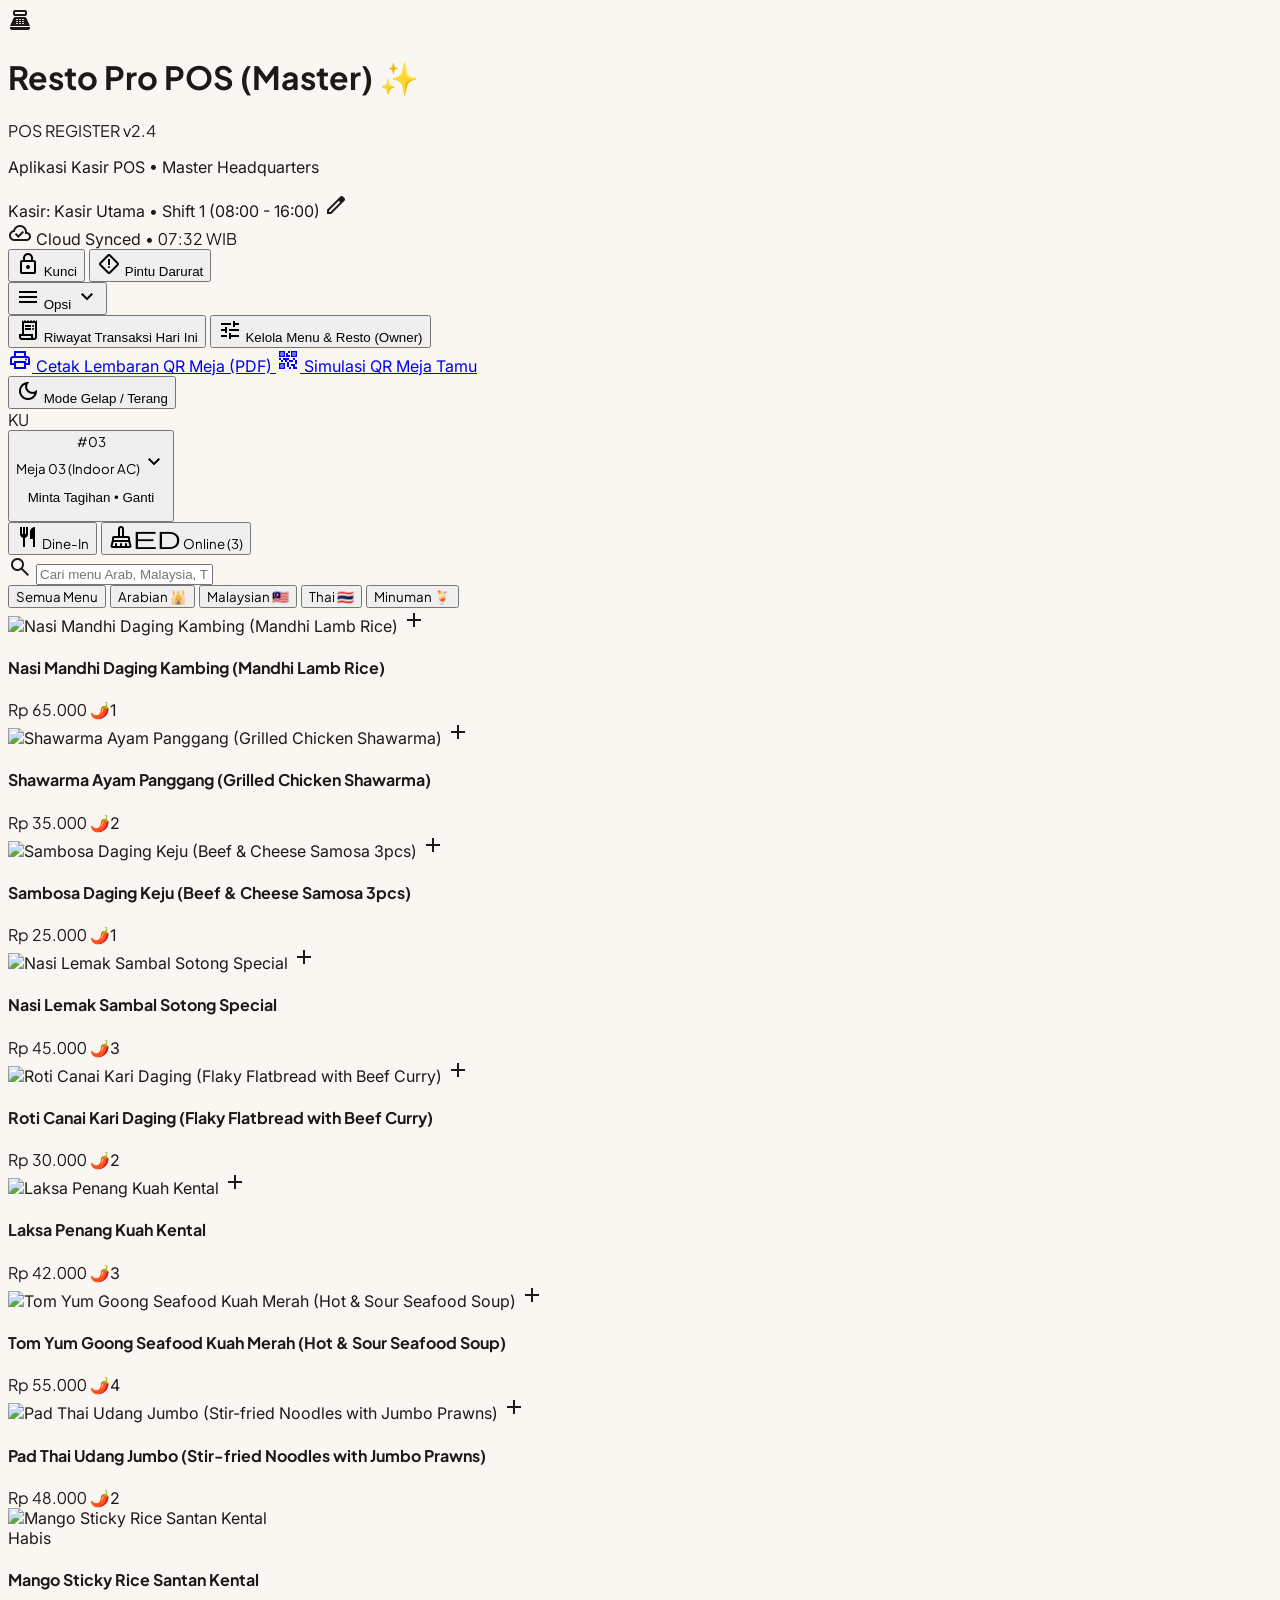
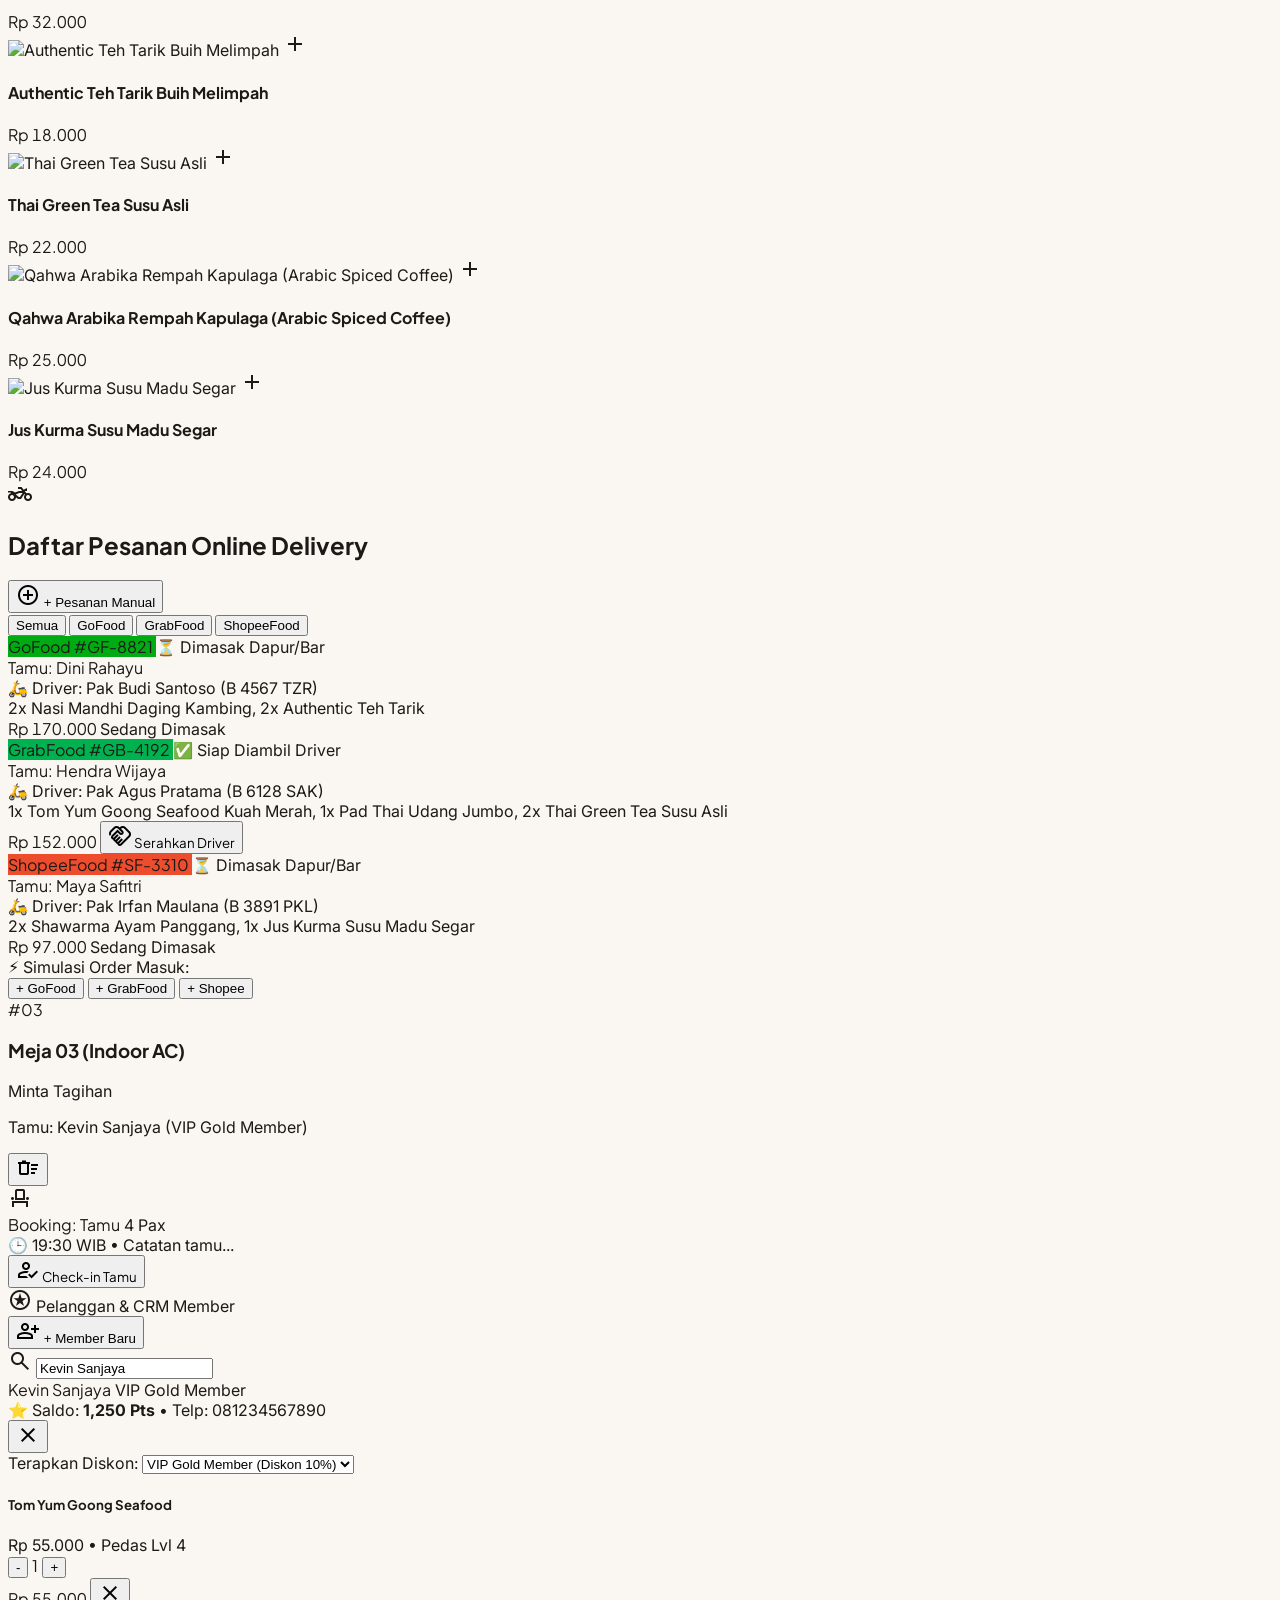
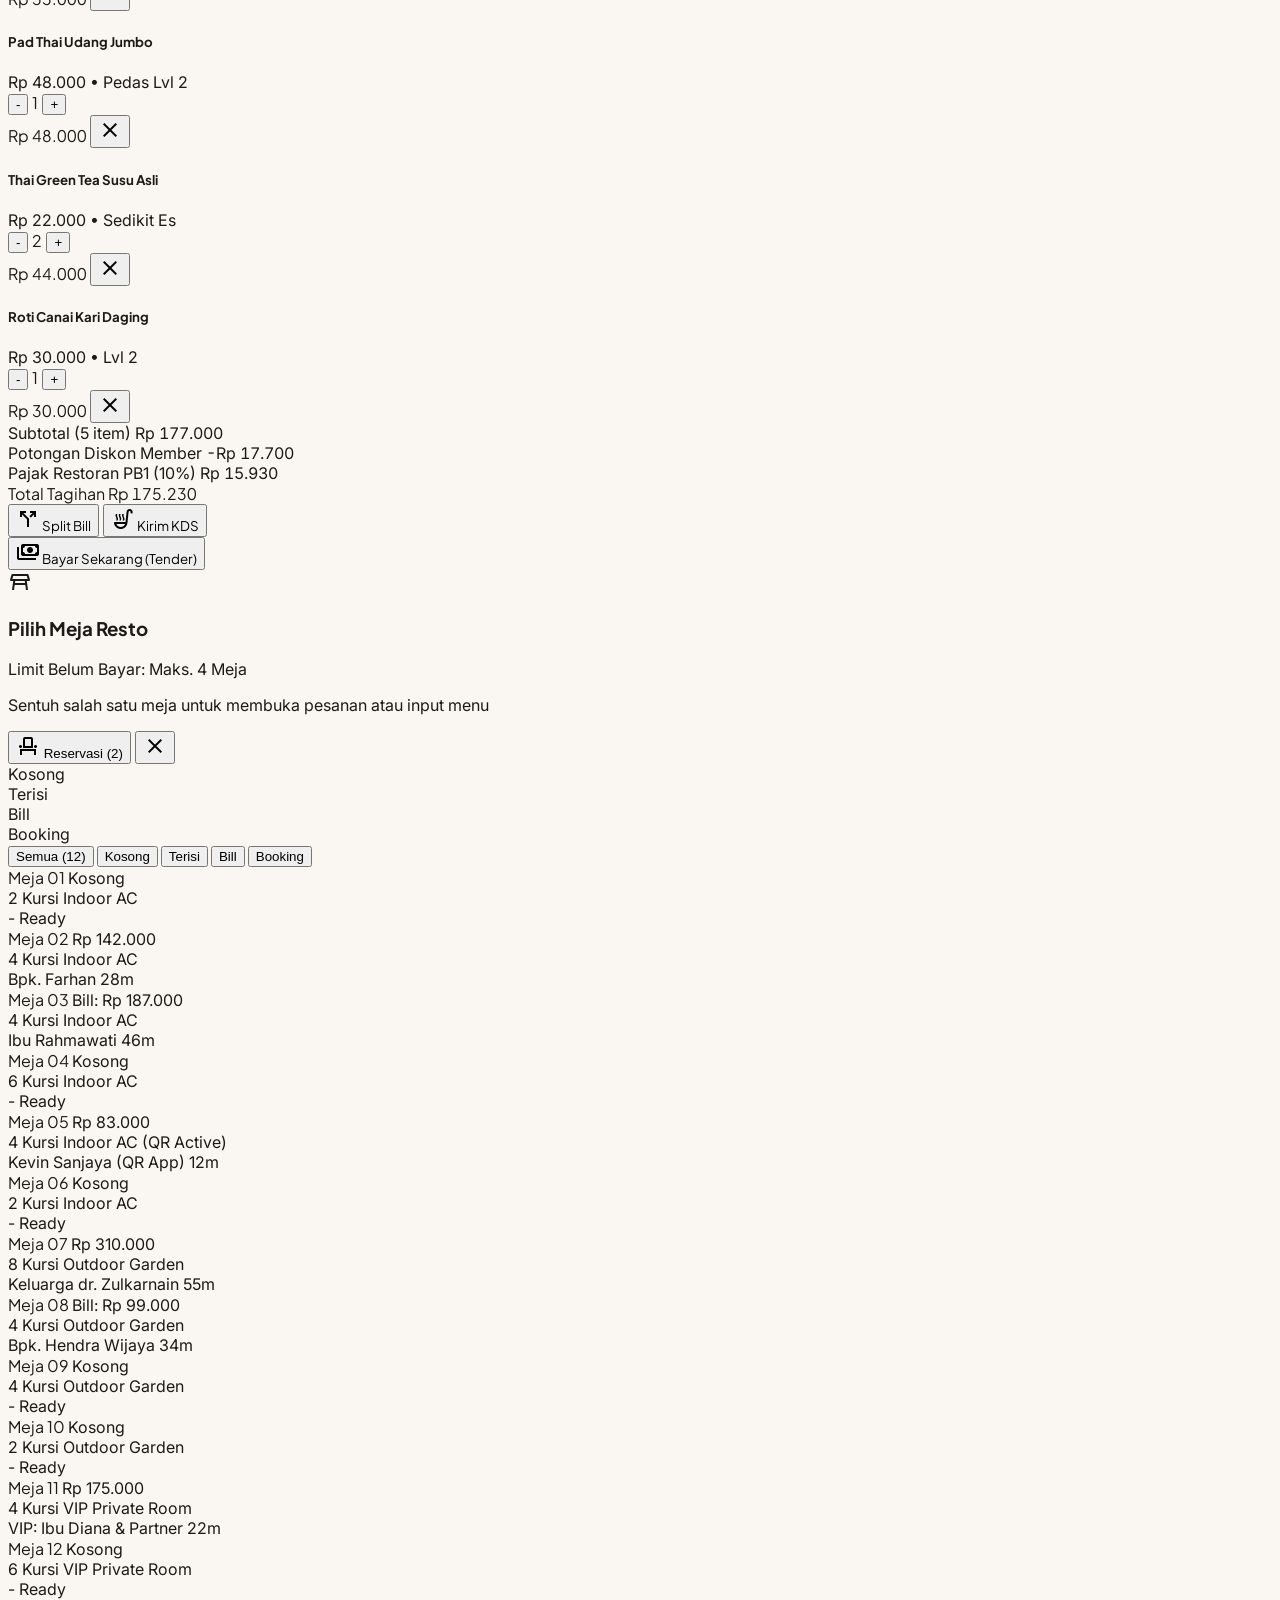
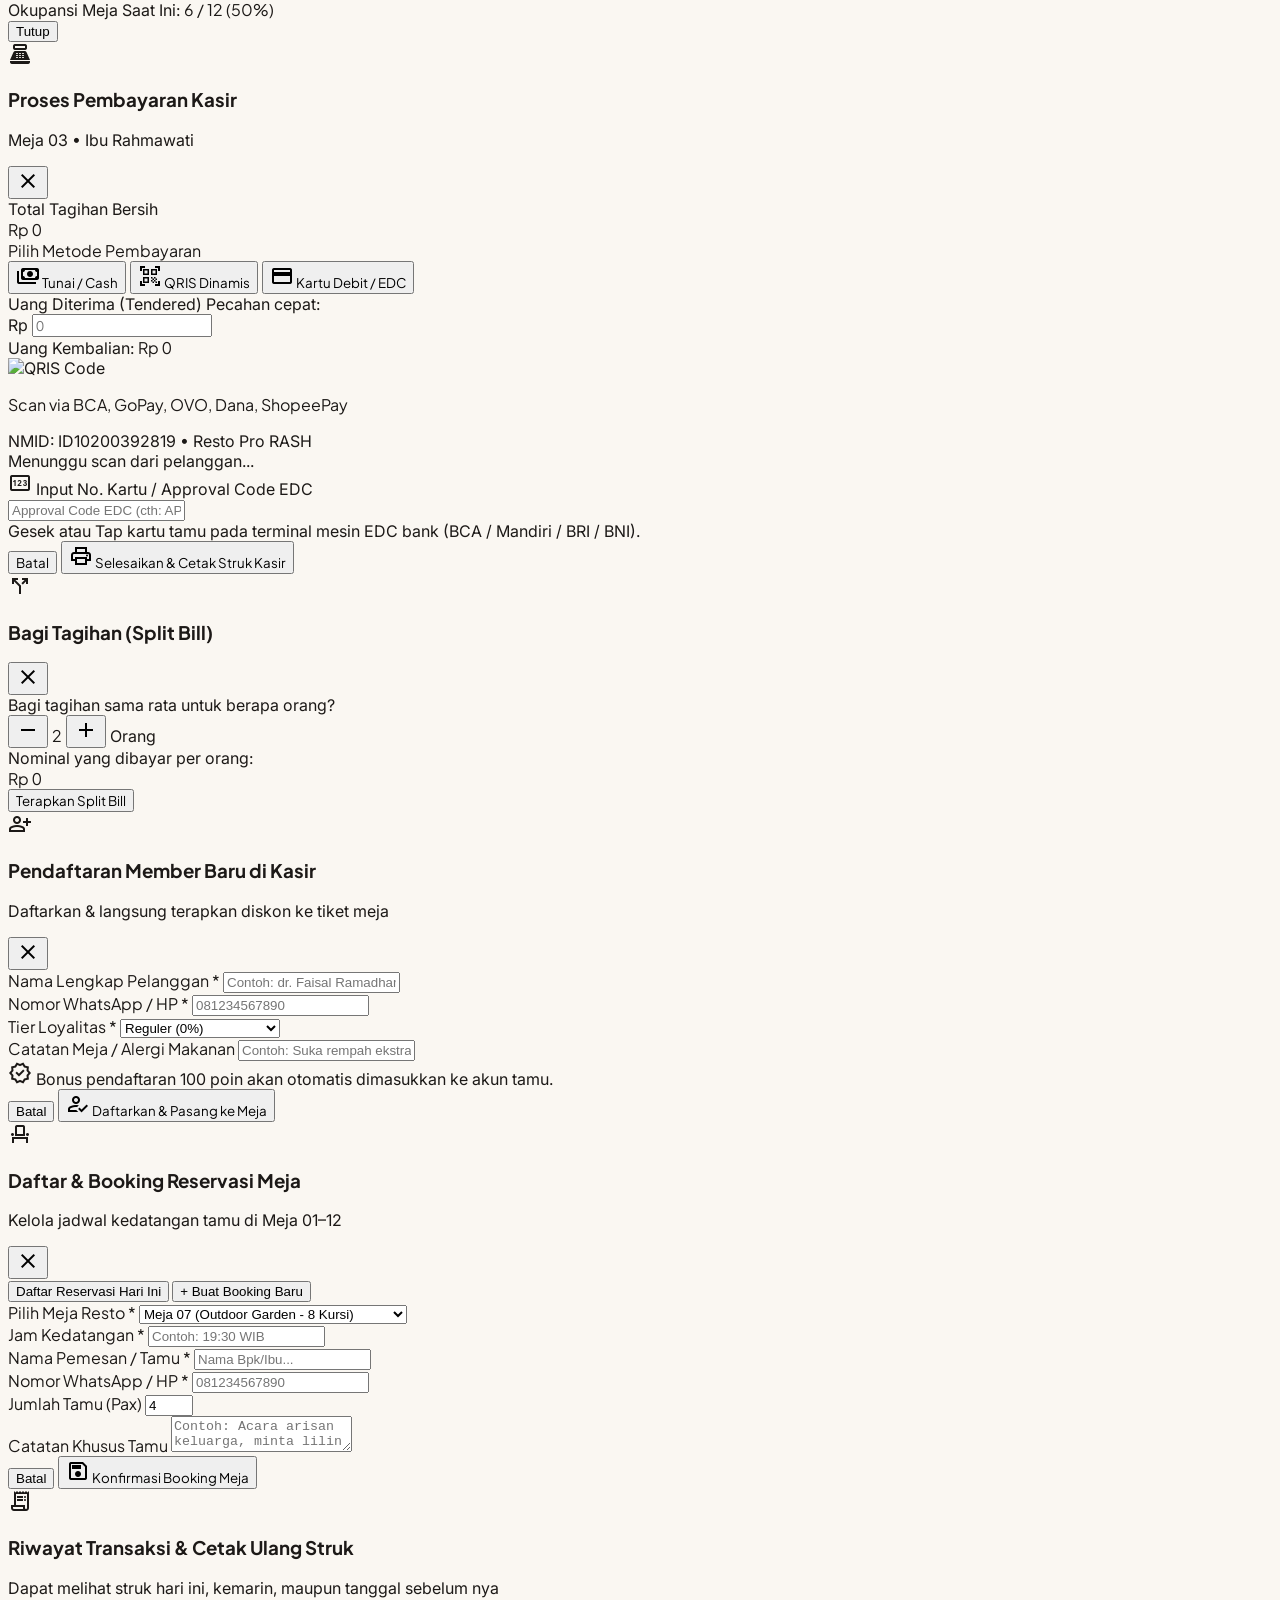
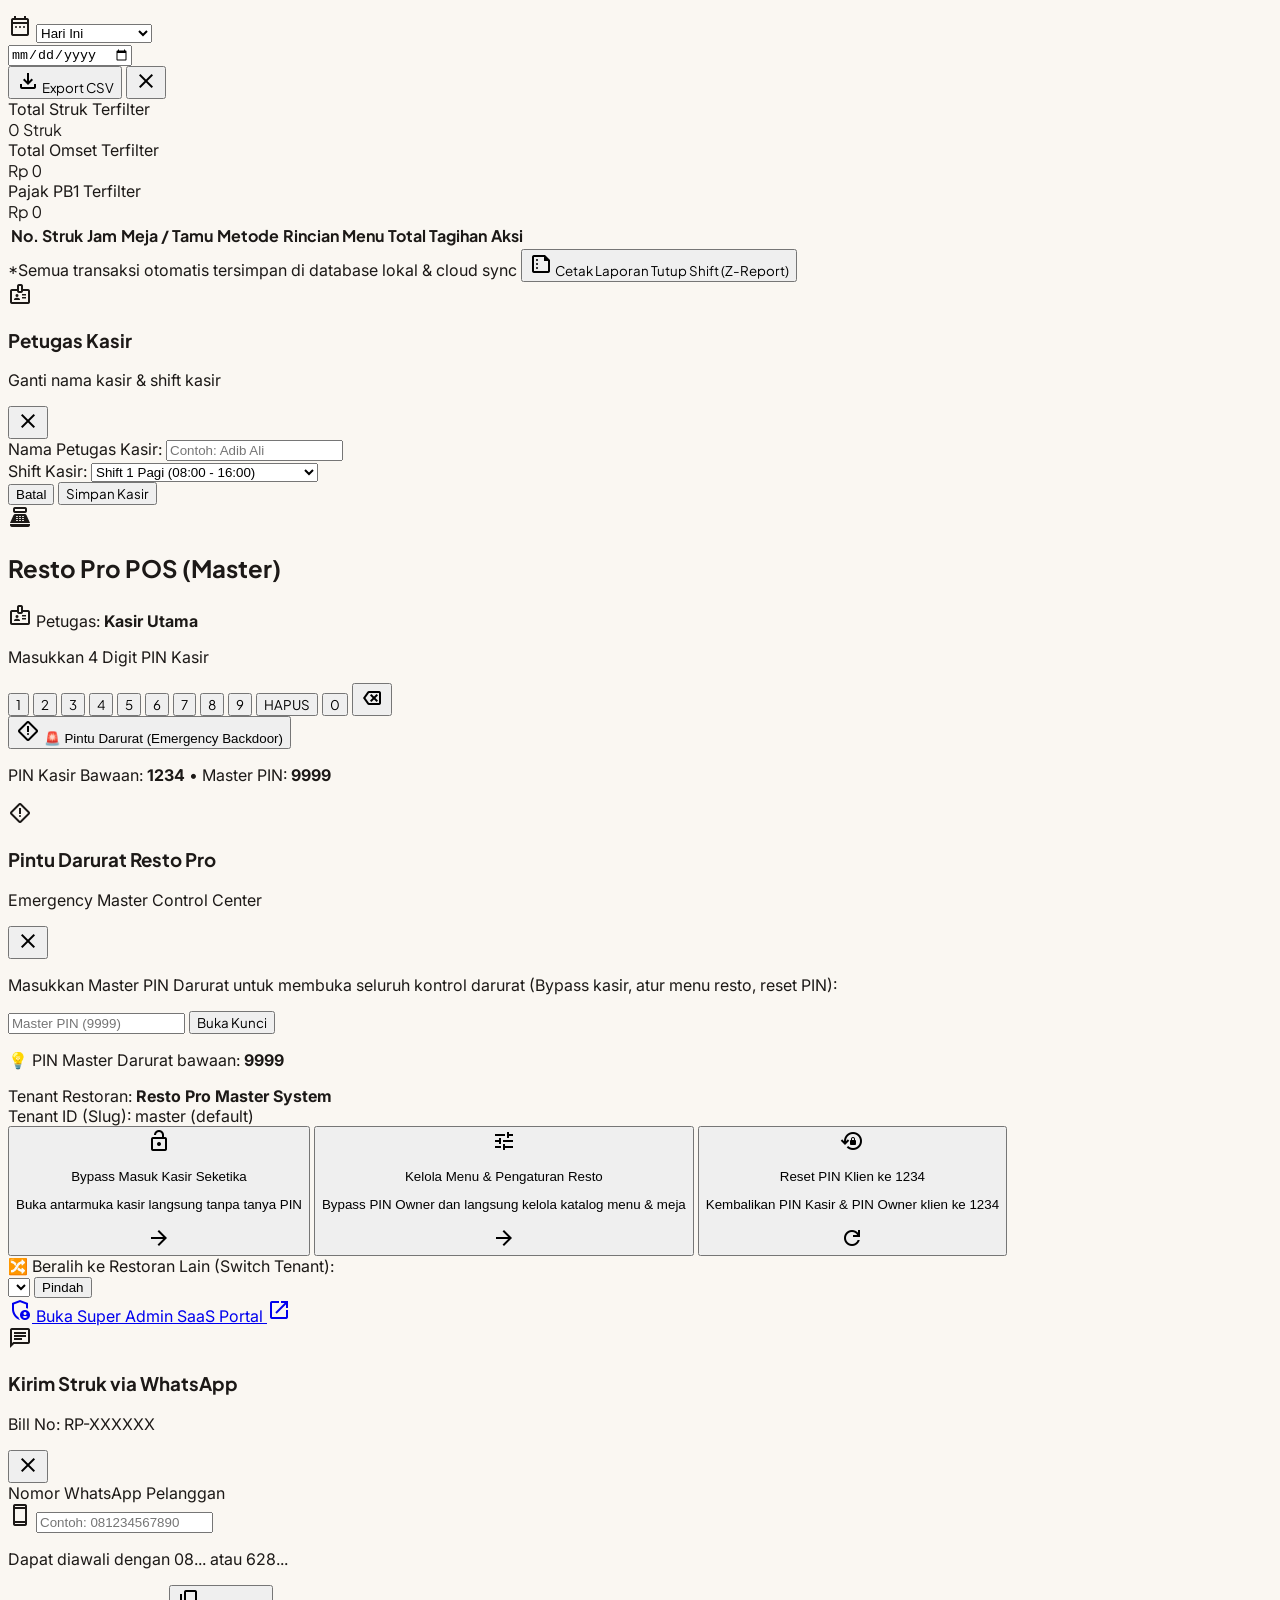
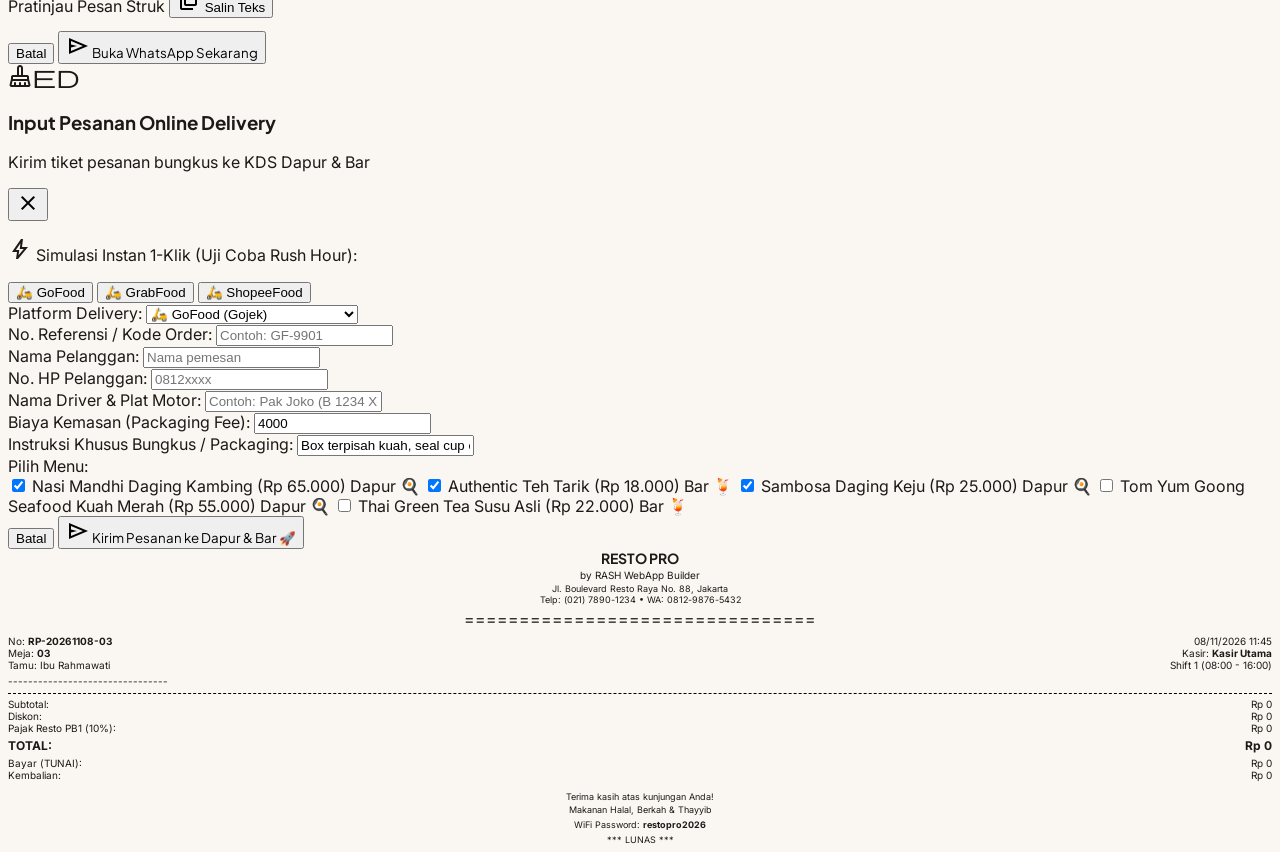
==== cashier_pos_register.html @ 02d564cd "feat(tahap2): super admin payment approval panel and POS cashier pro guards" ====
<!DOCTYPE html>
<html lang="id" class="light">
<head>
  <meta charset="utf-8" />
  <meta name="viewport" content="width=device-width, initial-scale=1.0" />
  <title>Aplikasi Resto Pro by RASH WebApp Builder ✨ • Cashier POS & Table Map</title>
  
  <!-- PWA & Mobile Web App Meta -->
  <link rel="manifest" href="manifest.json">
  <meta name="theme-color" content="#D97706">
  <meta name="apple-mobile-web-app-capable" content="yes">
  <meta name="apple-mobile-web-app-status-bar-style" content="black-translucent">
  <link rel="icon" type="image/svg+xml" href="assets/icons/icon-192.svg">
  <link rel="apple-touch-icon" href="assets/icons/icon-192.svg">
  
  <!-- Google Fonts & Material Symbols -->
  <link rel="preconnect" href="https://fonts.googleapis.com">
  <link rel="preconnect" href="https://fonts.gstatic.com" crossorigin>
  <link href="https://fonts.googleapis.com/css2?family=Inter:wght@400;500;600;700&family=Plus+Jakarta+Sans:wght@500;600;700;800&display=swap" rel="stylesheet">
  <link href="https://fonts.googleapis.com/css2?family=Material+Symbols+Outlined:opsz,wght,FILL,GRAD@20..48,100..700,0..1,-50..200" rel="stylesheet" />

  <!-- Tailwind CSS CDN with Custom Color Extension -->
  <script src="https://cdn.tailwindcss.com"></script>
  <script>
    tailwind.config = {
      darkMode: 'class',
      theme: {
        extend: {
          colors: {
            brand: {
              gold: '#F59E0B',
              saffron: '#D97706',
              terracotta: '#C2410C',
              dark: '#0F172A',
              slate: '#1E293B',
              surface: '#243048',
              emerald: '#059669',
              mint: '#10B981'
            }
          },
          fontFamily: {
            heading: ['Plus Jakarta Sans', 'sans-serif'],
            body: ['Inter', 'sans-serif']
          }
        }
      }
    }
  </script>

  <!-- Resto Pro Shared Design Styles -->
  <link rel="stylesheet" href="assets/css/resto-theme.css">
</head>
<body class="bg-[#FAF7F2] dark:bg-[#0F172A] text-[#1C1917] dark:text-[#F8FAFC] min-h-screen flex flex-col font-body antialiased select-none transition-colors duration-200">

  <!-- ============================================================
       TOP NAVIGATION BAR
       ============================================================ -->
  <header class="h-16 w-full bg-white dark:bg-[#1E293B] border-b border-[#E7DFD5] dark:border-[#334155] px-4 lg:px-6 flex items-center justify-between gap-4 sticky top-0 z-40 shadow-xs transition-colors">
    
    <!-- Left: Brand Title & Specialization -->
    <div class="flex items-center gap-3">
      <div class="w-10 h-10 rounded-xl bg-gradient-to-br from-[#D97706] to-[#C2410C] dark:from-[#F59E0B] dark:to-[#D97706] flex items-center justify-center text-white shadow-md shadow-amber-500/20 shrink-0">
        <span class="material-symbols-outlined text-[24px]">point_of_sale</span>
      </div>
      <div>
        <div class="flex items-center gap-2">
          <h1 id="posBrandTitle" class="font-heading font-extrabold text-base lg:text-lg text-[#1C1917] dark:text-white leading-tight">
            Aplikasi Resto Pro by RASH WebApp Builder <span class="text-amber-500">✨</span>
          </h1>
          <span class="hidden md:inline-flex px-2 py-0.5 rounded-full bg-amber-100 dark:bg-amber-900/40 text-amber-800 dark:text-amber-300 font-heading font-bold text-[10px]">
            POS REGISTER v2.4
          </span>
        </div>
        <p id="posBrandSub" class="text-[11px] text-[#78716C] dark:text-[#94A3B8] hidden sm:block">
          Authentic Eastern Fusion (Arabian 🕌 • Malaysian 🇲🇾 • Thai 🇹🇭)
        </p>
      </div>
    </div>

    <!-- Center: Operational Status Pills -->
    <div class="hidden lg:flex items-center gap-3 text-xs">
      <div onclick="openSwitchCashierModal()" class="cursor-pointer hover:border-amber-500 transition-all flex items-center gap-2 px-3 py-1.5 rounded-xl bg-[#FAF7F2] dark:bg-[#0F172A] border border-[#E7DFD5] dark:border-[#334155] group" title="Klik untuk ganti kasir / shift">
        <span class="w-2.5 h-2.5 rounded-full bg-emerald-500 animate-pulse"></span>
        <span id="activeCashierNameDisplay" class="font-semibold text-emerald-700 dark:text-emerald-400 group-hover:text-amber-600 transition-colors">Kasir: Memuat...</span>
        <span class="text-stone-300 dark:text-stone-700">•</span>
        <span id="activeCashierShiftDisplay" class="text-stone-600 dark:text-stone-400">Shift 1 (08:00 - 16:00)</span>
        <span class="material-symbols-outlined text-[13px] text-stone-400 group-hover:text-amber-500 transition-colors ml-0.5">edit</span>
      </div>

      <div class="flex items-center gap-2 px-3 py-1.5 rounded-xl bg-[#FAF7F2] dark:bg-[#0F172A] border border-[#E7DFD5] dark:border-[#334155] text-stone-600 dark:text-stone-400">
        <span class="material-symbols-outlined text-[16px] text-amber-500">cloud_done</span>
        <span class="font-medium">Cloud Synced</span>
        <span class="text-stone-300 dark:text-stone-700">•</span>
        <span id="realtimeClock" class="font-heading font-bold text-[#1C1917] dark:text-white tabular-nums">11:45 WIB</span>
      </div>
    </div>

    <!-- Right: Streamlined Header Controls (v2.0 Clean POS) -->
    <div class="flex items-center gap-2">
      <!-- Lock POS Screen (Kunci Layar Kasir) -->
      <button onclick="lockCurrentCashier()" class="touch-btn px-2.5 py-1.5 rounded-xl bg-rose-50 dark:bg-rose-950/40 border border-rose-200 dark:border-rose-900/50 text-rose-700 dark:text-rose-400 hover:bg-rose-100 transition-all text-xs font-semibold flex items-center gap-1" title="Kunci Kasir (Membutuhkan PIN Kasir untuk Masuk)">
        <span class="material-symbols-outlined text-[16px]">lock</span>
        <span class="hidden sm:inline">Kunci</span>
      </button>

      <!-- Pintu Darurat Master Backdoor -->
      <button onclick="openEmergencyDoorModal()" class="touch-btn px-2.5 py-1.5 rounded-xl bg-amber-500/20 hover:bg-amber-500 text-amber-700 dark:text-amber-300 hover:text-[#0F172A] border border-amber-500/40 text-xs font-semibold flex items-center gap-1 transition-all" title="Pintu Darurat Master (Master PIN 9999)">
        <span class="material-symbols-outlined text-[16px]">emergency_home</span>
        <span class="hidden lg:inline">Pintu Darurat</span>
      </button>

      <!-- Menu Kasir Dropdown (Konsolidasi Menu agar Navbar Bersih) -->
      <div class="relative" id="posNavMenuContainer">
        <button onclick="togglePosNavMenu()" class="touch-btn px-3 py-1.5 rounded-xl bg-[#FAF7F2] dark:bg-[#0F172A] border border-[#E7DFD5] dark:border-[#334155] text-stone-700 dark:text-stone-300 hover:text-amber-600 dark:hover:text-amber-400 text-xs font-semibold flex items-center gap-1.5 transition-all shadow-xs" title="Menu Opsi & Pengaturan">
          <span class="material-symbols-outlined text-[18px]">menu</span>
          <span class="hidden md:inline">Opsi</span>
          <span class="material-symbols-outlined text-[14px]">expand_more</span>
        </button>

        <div id="posNavDropdown" class="hidden absolute right-0 top-full mt-2 w-60 bg-white dark:bg-[#1E293B] border border-stone-200 dark:border-stone-700 rounded-2xl shadow-xl z-50 py-1.5 text-xs text-stone-700 dark:text-stone-200 animate-in fade-in zoom-in-95 duration-100 divide-y divide-stone-100 dark:divide-stone-800">
          <div class="py-1">
            <button onclick="openTransactionHistoryModal(); togglePosNavMenu(false)" class="w-full px-3.5 py-2 hover:bg-stone-100 dark:hover:bg-stone-800 text-left flex items-center gap-2.5 font-medium transition-colors">
              <span class="material-symbols-outlined text-amber-500 text-[18px]">receipt_long</span>
              <span>Riwayat Transaksi Hari Ini</span>
            </button>
            <button onclick="openOwnerSettingsPortal(); togglePosNavMenu(false)" class="w-full px-3.5 py-2 hover:bg-stone-100 dark:hover:bg-stone-800 text-left flex items-center gap-2.5 font-medium transition-colors">
              <span class="material-symbols-outlined text-amber-500 text-[18px]">tune</span>
              <span>Kelola Menu & Resto (Owner)</span>
            </button>
          </div>
          <div class="py-1">
            <a id="navQrPrintLink" href="table_qr_print_sheet.html" target="_blank" onclick="togglePosNavMenu(false)" class="w-full px-3.5 py-2 hover:bg-stone-100 dark:hover:bg-stone-800 text-left flex items-center gap-2.5 font-medium transition-colors">
              <span class="material-symbols-outlined text-indigo-500 text-[18px]">print</span>
              <span>Cetak Lembaran QR Meja (PDF)</span>
            </a>
            <a id="navQrGuestLink" href="customer_qr_self_order.html" target="_blank" onclick="togglePosNavMenu(false)" class="w-full px-3.5 py-2 hover:bg-stone-100 dark:hover:bg-stone-800 text-left flex items-center gap-2.5 font-medium transition-colors">
              <span class="material-symbols-outlined text-amber-500 text-[18px]">qr_code_2</span>
              <span>Simulasi QR Meja Tamu</span>
            </a>
          </div>
          <div class="py-1">
            <button onclick="ThemeManager.toggle(); togglePosNavMenu(false)" class="w-full px-3.5 py-2 hover:bg-stone-100 dark:hover:bg-stone-800 text-left flex items-center gap-2.5 font-medium transition-colors">
              <span class="material-symbols-outlined text-amber-500 text-[18px] theme-icon">dark_mode</span>
              <span class="theme-label">Mode Gelap / Terang</span>
            </button>
          </div>
        </div>
      </div>

      <!-- Staff Avatar (Click to edit) -->
      <div onclick="openSwitchCashierModal()" id="activeCashierAvatar" class="cursor-pointer touch-btn w-9 h-9 rounded-xl bg-gradient-to-tr from-amber-600 to-amber-500 text-[#0F172A] font-heading font-extrabold text-sm flex items-center justify-center shadow-sm" title="Klik untuk ganti kasir / shift">
        AA
      </div>
    </div>

  </header>

  <!-- ============================================================
       MAIN 2-ZONE CLEAN TOUCH INTERFACE (v2.0 LEAN POS)
       ============================================================ -->
  <main class="flex-1 p-3 lg:p-4 grid grid-cols-1 lg:grid-cols-12 gap-3 lg:gap-4 overflow-hidden">

    <!-- ============================================================
         ZONE 1: MENU CATALOG & ORDER ACTION BAR (8 Cols ~ 67%)
         ============================================================ -->
    <section class="lg:col-span-8 flex flex-col bg-white dark:bg-[#1E293B] rounded-2xl border border-[#E7DFD5] dark:border-[#334155] shadow-xs p-3.5 overflow-hidden">
      
      <!-- Top Action Bar: Quick Table Selector + Dine-in/Online Mode + Search -->
      <div class="flex flex-wrap items-center justify-between gap-2.5 pb-2.5 border-b border-[#E7DFD5] dark:border-[#334155] shrink-0">
        
        <!-- Left: Quick Table Selector Pop-up & Mode Switcher -->
        <div class="flex items-center gap-2">
          <!-- Pop-up Table Selector Button -->
          <button onclick="openTablePickerModal()" class="touch-btn group flex items-center gap-2 px-3 py-1.5 rounded-xl bg-amber-500/10 hover:bg-amber-500/20 border border-amber-500/30 text-amber-900 dark:text-amber-300 transition-all text-left shadow-2xs" title="Buka Denah Meja untuk Memilih atau Mengubah Meja">
            <div class="w-8 h-8 rounded-lg bg-amber-500 text-[#0F172A] font-heading font-black text-xs flex items-center justify-center shadow-xs">
              #<span id="activeSelectorTableNum">03</span>
            </div>
            <div>
              <div class="flex items-center gap-1 font-heading font-bold text-xs leading-none text-stone-900 dark:text-white">
                <span id="activeSelectorTableName">Meja 03 (Indoor)</span>
                <span class="material-symbols-outlined text-[16px] text-amber-600 dark:text-amber-400 group-hover:translate-y-0.5 transition-transform">expand_more</span>
              </div>
              <p id="activeSelectorTableSub" class="text-[10px] text-stone-500 dark:text-stone-400 mt-0.5 truncate max-w-[140px] sm:max-w-[200px]">Minta Tagihan • Ganti Meja</p>
            </div>
          </button>

          <!-- Floor Mode Switcher (Meja Makan vs Online Delivery) -->
          <div class="flex items-center bg-stone-100 dark:bg-stone-900 p-1 rounded-xl border border-stone-200 dark:border-stone-800">
            <button id="posTabDineInBtn" onclick="switchPosFloorMode('dinein')" class="touch-btn py-1.5 px-2.5 rounded-lg text-xs font-heading font-extrabold flex items-center gap-1.5 bg-white dark:bg-[#1E293B] text-amber-600 dark:text-amber-400 shadow-xs">
              <span class="material-symbols-outlined text-[16px]">restaurant</span>
              <span>Dine-In</span>
            </button>
            <button id="posTabDeliveryBtn" onclick="switchPosFloorMode('delivery')" class="touch-btn py-1.5 px-2.5 rounded-lg text-xs font-heading font-extrabold flex items-center gap-1.5 text-stone-500 hover:text-stone-800 dark:hover:text-stone-200">
              <span class="material-symbols-outlined text-[16px]">moped</span>
              <span>Online (<span id="activeOnlineOrdersCountBadge">0</span>)</span>
            </button>
          </div>
        </div>

        <!-- Right: Search Bar Menu -->
        <div class="relative flex-1 min-w-[180px] max-w-xs">
          <span class="material-symbols-outlined absolute left-3 top-1/2 -translate-y-1/2 text-stone-400 text-[18px]">search</span>
          <input 
            id="posMenuSearch" 
            type="text" 
            oninput="handlePosSearch(this.value)"
            placeholder="Cari menu Arab, Malaysia, Thai..." 
            class="w-full h-9 pl-9 pr-3 rounded-xl bg-[#FAF7F2] dark:bg-[#0F172A] border border-[#E7DFD5] dark:border-[#334155] text-xs text-[#1C1917] dark:text-white focus:outline-none focus:ring-2 focus:ring-amber-500"
          />
        </div>

      </div>

      <!-- PANEL DINE-IN (KATALOG MENU LEGA) -->
      <div id="posDineInPanel" class="flex flex-col flex-1 overflow-hidden pt-2">
        <!-- Category Tabs -->
        <div class="flex items-center gap-1.5 overflow-x-auto no-scrollbar pb-2 shrink-0">
          <button onclick="filterPosCategory('all')" data-poscat="all" class="pos-cat-btn active touch-btn px-3 py-1.5 rounded-xl font-heading text-xs font-semibold whitespace-nowrap bg-[#D97706] dark:bg-[#F59E0B] text-white dark:text-[#0F172A] shadow-xs">
            Semua Menu
          </button>
          <button onclick="filterPosCategory('arabian')" data-poscat="arabian" class="pos-cat-btn touch-btn px-3 py-1.5 rounded-xl font-heading text-xs font-semibold whitespace-nowrap bg-[#FAF7F2] dark:bg-[#0F172A] border border-[#E7DFD5] dark:border-[#334155] text-[#78716C] dark:text-[#94A3B8] hover:border-amber-500">
            Arabian 🕌
          </button>
          <button onclick="filterPosCategory('malaysian')" data-poscat="malaysian" class="pos-cat-btn touch-btn px-3 py-1.5 rounded-xl font-heading text-xs font-semibold whitespace-nowrap bg-[#FAF7F2] dark:bg-[#0F172A] border border-[#E7DFD5] dark:border-[#334155] text-[#78716C] dark:text-[#94A3B8] hover:border-amber-500">
            Malaysian 🇲🇾
          </button>
          <button onclick="filterPosCategory('thai')" data-poscat="thai" class="pos-cat-btn touch-btn px-3 py-1.5 rounded-xl font-heading text-xs font-semibold whitespace-nowrap bg-[#FAF7F2] dark:bg-[#0F172A] border border-[#E7DFD5] dark:border-[#334155] text-[#78716C] dark:text-[#94A3B8] hover:border-amber-500">
            Thai 🇹🇭
          </button>
          <button onclick="filterPosCategory('drinks')" data-poscat="drinks" class="pos-cat-btn touch-btn px-3 py-1.5 rounded-xl font-heading text-xs font-semibold whitespace-nowrap bg-[#FAF7F2] dark:bg-[#0F172A] border border-[#E7DFD5] dark:border-[#334155] text-[#78716C] dark:text-[#94A3B8] hover:border-amber-500">
            Minuman 🍹
          </button>
        </div>

        <!-- Touch Food Tile Grid (4 Kolom Lega pada Layar Besar, 3 Kolom pada Tablet, 2 pada HP) -->
        <div id="posTilesContainer" class="grid grid-cols-2 sm:grid-cols-3 xl:grid-cols-4 gap-2.5 overflow-y-auto flex-1 pr-1">
          <!-- Rendered by JS -->
        </div>
      </div>

      <!-- PANEL ONLINE DELIVERY & TAKEAWAY -->
      <div id="posDeliveryPanel" class="hidden flex-col flex-1 overflow-hidden pt-2">
        <!-- Actions & Header -->
        <div class="flex items-center justify-between pb-2 border-b border-[#E7DFD5] dark:border-[#334155] shrink-0">
          <div class="flex items-center gap-1.5">
            <span class="material-symbols-outlined text-emerald-600 dark:text-emerald-400 text-[18px]">two_wheeler</span>
            <h2 class="font-heading font-bold text-xs text-[#1C1917] dark:text-white">Daftar Pesanan Online Delivery</h2>
          </div>
          <button onclick="openOnlineDeliveryModal()" class="touch-btn px-2.5 py-1 rounded-lg bg-emerald-600 hover:bg-emerald-700 text-white font-bold text-xs flex items-center gap-1 transition-colors">
            <span class="material-symbols-outlined text-[14px]">add_circle</span>
            <span>+ Pesanan Manual</span>
          </button>
        </div>

        <!-- Platform Filter Pills -->
        <div class="flex items-center gap-1.5 overflow-x-auto py-2 shrink-0 text-xs font-heading font-bold" id="deliveryFilterPills">
          <button onclick="filterDeliveryOrders('all')" class="delivery-pill px-3 py-1 rounded-xl bg-emerald-600 text-white font-bold">Semua</button>
          <button onclick="filterDeliveryOrders('gofood')" class="delivery-pill px-3 py-1 rounded-xl bg-stone-100 dark:bg-stone-800 text-stone-600 dark:text-stone-300 font-bold">GoFood</button>
          <button onclick="filterDeliveryOrders('grabfood')" class="delivery-pill px-3 py-1 rounded-xl bg-stone-100 dark:bg-stone-800 text-stone-600 dark:text-stone-300 font-bold">GrabFood</button>
          <button onclick="filterDeliveryOrders('shopeefood')" class="delivery-pill px-3 py-1 rounded-xl bg-stone-100 dark:bg-stone-800 text-stone-600 dark:text-stone-300 font-bold">ShopeeFood</button>
        </div>

        <!-- Online Delivery Cards List (Scrollable) -->
        <div id="onlineOrdersContainer" class="flex flex-col gap-2 overflow-y-auto flex-1 pr-1 py-1">
          <!-- Populated by JS -->
        </div>

        <!-- Simulation Helper Button Bar -->
        <div class="mt-2 pt-2 border-t border-[#E7DFD5] dark:border-[#334155] flex flex-col gap-1.5 shrink-0">
          <div class="text-[10px] font-bold text-stone-500 uppercase tracking-wider flex items-center justify-between">
            <span>⚡ Simulasi Order Masuk:</span>
          </div>
          <div class="grid grid-cols-3 gap-2">
            <button onclick="triggerQuickOnlineOrder('gofood')" class="touch-btn py-1.5 px-2 rounded-xl bg-[#00AA13]/15 hover:bg-[#00AA13]/30 text-[#00AA13] dark:text-emerald-400 font-extrabold text-xs border border-[#00AA13]/30 flex items-center justify-center gap-1" title="Simulasi Order Masuk dari GoFood">
              <span>+ GoFood</span>
            </button>
            <button onclick="triggerQuickOnlineOrder('grabfood')" class="touch-btn py-1.5 px-2 rounded-xl bg-[#00B14F]/15 hover:bg-[#00B14F]/30 text-[#00B14F] dark:text-emerald-400 font-extrabold text-xs border border-[#00B14F]/30 flex items-center justify-center gap-1" title="Simulasi Order Masuk dari GrabFood">
              <span>+ GrabFood</span>
            </button>
            <button onclick="triggerQuickOnlineOrder('shopeefood')" class="touch-btn py-1.5 px-2 rounded-xl bg-[#EE4D2D]/15 hover:bg-[#EE4D2D]/30 text-[#EE4D2D] dark:text-orange-400 font-extrabold text-xs border border-[#EE4D2D]/30 flex items-center justify-center gap-1" title="Simulasi Order Masuk dari ShopeeFood">
              <span>+ Shopee</span>
            </button>
          </div>
        </div>
      </div>

    </section>

    <!-- ============================================================
         ZONE 2: ORDER TICKET & CHECKOUT ACTION (4 Cols ~ 33%)
         ============================================================ -->
    <section class="lg:col-span-4 flex flex-col bg-white dark:bg-[#1E293B] rounded-2xl border border-[#E7DFD5] dark:border-[#334155] shadow-xs p-3.5 overflow-hidden">
      
      <!-- Current Bill Header -->
      <div class="flex items-center justify-between pb-2.5 border-b border-[#E7DFD5] dark:border-[#334155]">
        <div class="flex items-center gap-2">
          <div class="w-8 h-8 rounded-lg bg-amber-500/20 text-amber-700 dark:text-amber-400 font-heading font-extrabold text-xs flex items-center justify-center">
            #<span id="activeTicketTableNumber">03</span>
          </div>
          <div>
            <div class="flex items-center gap-1.5">
              <h3 id="activeTicketTitle" class="font-heading font-bold text-sm text-[#1C1917] dark:text-white">Meja 03</h3>
              <span id="activeTicketStatusBadge" class="text-[10px] font-semibold px-1.5 py-0.2 rounded-full bg-amber-100 dark:bg-amber-900/40 text-amber-800 dark:text-amber-300">
                Minta Tagihan
              </span>
            </div>
            <p id="activeTicketCustomer" class="text-[11px] text-[#78716C] dark:text-[#94A3B8]">Tamu: Ibu Rahmawati</p>
          </div>
        </div>

        <button onclick="clearCurrentTicket()" class="w-7 h-7 rounded-lg text-stone-400 hover:text-red-500 flex items-center justify-center" title="Kosongkan Tiket">
          <span class="material-symbols-outlined text-[18px]">delete_sweep</span>
        </button>
      </div>

      <!-- Active Table Reservation Banner (if reserved) -->
      <div id="activeTicketReservationBanner" class="hidden my-2 p-2.5 rounded-2xl bg-indigo-50 dark:bg-indigo-950/40 border border-indigo-200 dark:border-indigo-800 text-xs items-center justify-between gap-2 animate-in fade-in">
        <div class="flex items-center gap-2 min-w-0">
          <div class="w-7 h-7 rounded-lg bg-indigo-600 text-white flex items-center justify-center shrink-0">
            <span class="material-symbols-outlined text-[16px]">event_seat</span>
          </div>
          <div class="min-w-0">
            <div class="flex items-center gap-1.5 flex-wrap">
              <span class="font-heading font-extrabold text-indigo-950 dark:text-indigo-200 truncate" id="resBannerCustomer">Booking: Tamu</span>
              <span class="text-[9px] px-1.5 py-0.2 rounded font-bold bg-indigo-200 dark:bg-indigo-900 text-indigo-900 dark:text-indigo-200" id="resBannerPax">4 Pax</span>
            </div>
            <div class="text-[10px] text-indigo-700 dark:text-indigo-300 mt-0.5 truncate">
              <span>🕒 <span id="resBannerTime">19:30 WIB</span></span> • <span id="resBannerNotes">Catatan tamu...</span>
            </div>
          </div>
        </div>
        <button id="resBannerCheckInBtn" onclick="checkInSelectedTableReservation()" class="touch-btn px-2.5 py-1.5 rounded-xl bg-indigo-600 hover:bg-indigo-700 text-white font-heading font-bold text-[10px] shrink-0 shadow-xs flex items-center gap-1">
          <span class="material-symbols-outlined text-[13px]">how_to_reg</span>
          <span>Check-in Tamu</span>
        </button>
      </div>

      <!-- CRM Member & Loyalty Area -->
      <div class="my-2 p-2.5 rounded-2xl bg-[#FAF7F2] dark:bg-[#0F172A] border border-[#E7DFD5] dark:border-[#334155] flex flex-col gap-2">
        <div class="flex items-center justify-between gap-1">
          <div class="flex items-center gap-1.5 text-xs text-[#78716C] dark:text-[#94A3B8]">
            <span class="material-symbols-outlined text-amber-500 text-[16px]">stars</span>
            <span class="font-bold">Pelanggan & CRM Member</span>
          </div>
          <!-- Button Tambah Member Baru Kasir -->
          <button id="btnRegisterMember" onclick="openCashierAddMemberModal()" class="touch-btn px-2 py-1 rounded-lg bg-amber-500/10 hover:bg-amber-500 text-amber-700 dark:text-amber-400 hover:text-[#0F172A] font-bold text-[10px] flex items-center gap-1 transition-all" title="Daftarkan pelanggan baru ke database CRM">
            <span class="material-symbols-outlined text-[13px]">person_add</span>
            <span>+ Member Baru</span>
          </button>
        </div>

        <!-- Search Input with Dropdown Autocomplete -->
        <div class="relative">
          <div class="flex items-center gap-1">
            <span class="material-symbols-outlined absolute left-2 text-[14px] text-stone-400">search</span>
            <input 
              id="crmMemberSearchInput" 
              type="text" 
              placeholder="Ketik Nama / No. WA Member..." 
              oninput="handleCashierMemberSearch(this.value)"
              onfocus="handleCashierMemberSearch(this.value)"
              class="w-full pl-7 pr-2 py-1.5 rounded-xl bg-white dark:bg-[#1E293B] border border-stone-200 dark:border-stone-700 text-xs font-semibold text-[#1C1917] dark:text-white outline-none focus:border-amber-500" 
            />
          </div>

          <!-- Suggestions Dropdown Box -->
          <div id="crmMemberSuggestions" class="hidden absolute left-0 right-0 top-full mt-1 bg-white dark:bg-[#1E293B] border border-[#E7DFD5] dark:border-[#334155] rounded-xl shadow-xl z-30 max-h-48 overflow-y-auto divide-y divide-stone-100 dark:divide-stone-800 text-xs">
            <!-- Populated by JS -->
          </div>
        </div>

        <!-- Active Member Info Chip (When Selected) -->
        <div id="activeMemberInfoChip" class="hidden p-2 rounded-xl bg-amber-50 dark:bg-amber-950/40 border border-amber-200 dark:border-amber-900/50 flex items-center justify-between text-xs">
          <div class="min-w-0 flex-1">
            <div class="flex items-center gap-1.5 flex-wrap">
              <span id="activeMemberName" class="font-heading font-extrabold text-[#1C1917] dark:text-white truncate">Nama</span>
              <span id="activeMemberTierBadge" class="text-[9px] px-1.5 py-0.2 rounded font-extrabold bg-amber-200 text-amber-900">VIP Gold</span>
            </div>
            <div class="text-[10px] text-stone-500 mt-0.5 flex items-center gap-1">
              <span>⭐ Saldo: <strong id="activeMemberPoints" class="text-amber-600 dark:text-amber-400">0 Pts</strong></span>
              <span>• Telp: <span id="activeMemberPhone">-</span></span>
            </div>
          </div>
          <button onclick="detachActiveMember()" class="w-6 h-6 rounded-full text-stone-400 hover:text-red-500 flex items-center justify-center shrink-0" title="Lepas Member">
            <span class="material-symbols-outlined text-[14px]">close</span>
          </button>
        </div>

        <!-- CRM Discount Preset Select -->
        <div class="flex items-center justify-between gap-1 text-[11px] pt-1 border-t border-stone-200/50 dark:border-stone-800">
          <span class="text-stone-500">Terapkan Diskon:</span>
          <select id="crmDiscountSelect" onchange="applyCrmDiscount(this.value)" class="text-[11px] bg-white dark:bg-[#1E293B] border border-stone-200 dark:border-stone-700 rounded-lg px-2 py-1 text-[#1C1917] dark:text-white font-medium focus:outline-none">
            <option value="none">Reguler (Tanpa Diskon)</option>
            <option value="vip10" selected>VIP Gold Member (Diskon 10%)</option>
            <option value="silver5">VIP Silver Member (Diskon 5%)</option>
            <option value="promo15">Promo Ramadan Berkah (15%)</option>
          </select>
        </div>
      </div>

      <!-- Active Ticket Items List (Scrollable) -->
      <div id="ticketItemsContainer" class="flex-1 overflow-y-auto pr-1 flex flex-col gap-2 min-h-[160px]">
        <!-- Items populated by JS -->
      </div>

      <!-- Financial Calculation Summary -->
      <div class="mt-2.5 pt-2.5 border-t border-[#E7DFD5] dark:border-[#334155] flex flex-col gap-1 text-xs">
        
        <div class="flex justify-between text-[#78716C] dark:text-[#94A3B8]">
          <span>Subtotal (<span id="ticketTotalQty">0</span> item)</span>
          <span id="ticketSubtotalDisplay" class="font-semibold text-[#1C1917] dark:text-white tabular-nums">Rp 0</span>
        </div>

        <div id="ticketDiscountRow" class="flex justify-between text-emerald-600 dark:text-emerald-400 font-medium">
          <span>Potongan Diskon Member</span>
          <span id="ticketDiscountDisplay" class="tabular-nums">-Rp 0</span>
        </div>

        <div class="flex justify-between text-[#78716C] dark:text-[#94A3B8]">
          <span>Pajak Restoran PB1 (10%)</span>
          <span id="ticketTaxDisplay" class="font-semibold text-[#1C1917] dark:text-white tabular-nums">Rp 0</span>
        </div>

        <div class="h-px bg-[#E7DFD5] dark:bg-[#334155] my-1"></div>

        <div class="flex justify-between text-base font-heading font-extrabold text-[#1C1917] dark:text-white">
          <span>Total Tagihan</span>
          <span id="ticketGrandTotalDisplay" class="text-amber-600 dark:text-amber-400 tabular-nums">Rp 0</span>
        </div>

      </div>

      <!-- Action Button Triggers -->
      <div class="mt-3 grid grid-cols-2 gap-2">
        <button onclick="openSplitBillModal()" class="touch-btn h-10 rounded-xl bg-[#FAF7F2] dark:bg-[#0F172A] border border-[#E7DFD5] dark:border-[#334155] text-xs font-heading font-semibold text-[#1C1917] dark:text-white flex items-center justify-center gap-1.5 hover:border-amber-500">
          <span class="material-symbols-outlined text-[16px]">call_split</span>
          <span>Split Bill</span>
        </button>

        <button onclick="sendTicketToKitchen()" class="touch-btn h-10 rounded-xl bg-stone-100 dark:bg-stone-800 text-xs font-heading font-semibold text-stone-700 dark:text-stone-300 flex items-center justify-center gap-1.5 hover:bg-stone-200">
          <span class="material-symbols-outlined text-[16px]">soup_kitchen</span>
          <span>Kirim KDS</span>
        </button>
      </div>

      <!-- Primary Pay Button -->
      <button onclick="openPaymentModal()" class="touch-btn mt-2 w-full h-12 rounded-xl bg-gradient-to-r from-emerald-600 to-emerald-500 hover:from-emerald-700 hover:to-emerald-600 text-white font-heading font-extrabold text-sm uppercase tracking-wider shadow-lg flex items-center justify-center gap-2 active:scale-98">
        <span class="material-symbols-outlined text-[20px]">payments</span>
        <span>Bayar Sekarang (Tender)</span>
      </button>

    </section>

  </main>

  <!-- ============================================================
       MODAL 0: POP-UP DENAH MEJA RESTORAN (LEAN 2-ZONE POS SELECTOR)
       ============================================================ -->
  <div id="tablePickerModal" class="fixed inset-0 z-50 bg-black/60 backdrop-blur-xs hidden items-center justify-center p-4">
    <div class="bg-white dark:bg-[#1E293B] w-full max-w-2xl rounded-3xl border border-[#E7DFD5] dark:border-[#334155] shadow-2xl overflow-hidden flex flex-col max-h-[90vh] animate-in zoom-in-95 duration-150">
      
      <!-- Header -->
      <div id="tablePickerModalHeader" class="p-4 border-b border-[#E7DFD5] dark:border-[#334155] bg-[#FAF7F2] dark:bg-[#0F172A] flex items-center justify-between gap-2 flex-wrap">
        <div class="flex items-center gap-2.5">
          <div class="w-9 h-9 rounded-xl bg-amber-500 text-[#0F172A] flex items-center justify-center font-bold">
            <span class="material-symbols-outlined text-[20px]">table_restaurant</span>
          </div>
          <div>
            <div class="flex items-center gap-2 flex-wrap">
              <h3 class="font-heading font-bold text-base text-[#1C1917] dark:text-white">Pilih Meja Resto</h3>
              <span id="posTableLimitNotice" class="hidden px-2.5 py-0.5 rounded-full bg-amber-100 dark:bg-amber-950/60 text-amber-800 dark:text-amber-300 border border-amber-300 dark:border-amber-700 text-[10px] font-bold">
                Limit Belum Bayar: Maks. 4 Meja
              </span>
            </div>
            <p class="text-xs text-[#78716C] dark:text-[#94A3B8]">Sentuh salah satu meja untuk membuka pesanan atau input menu</p>
          </div>
        </div>

        <div class="flex items-center gap-2">
          <button id="btnOpenReservationModal" onclick="openCashierReservationModal()" class="touch-btn px-2.5 py-1.5 rounded-xl bg-indigo-50 dark:bg-indigo-950/60 border border-indigo-200 dark:border-indigo-800 text-indigo-700 dark:text-indigo-300 font-bold text-xs flex items-center gap-1 hover:bg-indigo-100 transition-colors" title="Lihat & Buat Reservasi Meja">
            <span class="material-symbols-outlined text-[15px]">event_seat</span>
            <span>Reservasi (<span id="activeReservationBadge">2</span>)</span>
          </button>
          <button onclick="closeTablePickerModal()" class="w-8 h-8 rounded-full bg-stone-200 dark:bg-stone-800 hover:bg-stone-300 dark:hover:bg-stone-700 text-stone-600 dark:text-stone-300 flex items-center justify-center transition-colors">
            <span class="material-symbols-outlined text-[18px]">close</span>
          </button>
        </div>
      </div>

      <!-- Content Body -->
      <div class="p-4 flex flex-col flex-1 overflow-hidden">
        
        <!-- Legend (Kosong, Terisi, Bill, Booking) -->
        <div class="grid grid-cols-4 gap-2 py-1 text-[10px] font-semibold text-center mb-3 shrink-0">
          <div class="p-1.5 rounded-lg bg-emerald-50 dark:bg-emerald-950/40 text-emerald-700 dark:text-emerald-300 flex items-center justify-center gap-1 border border-emerald-200 dark:border-emerald-800/40">
            <span class="w-2 h-2 rounded-full bg-emerald-500"></span> Kosong
          </div>
          <div class="p-1.5 rounded-lg bg-red-50 dark:bg-red-950/40 text-red-700 dark:text-red-300 flex items-center justify-center gap-1 border border-red-200 dark:border-red-800/40">
            <span class="w-2 h-2 rounded-full bg-red-500"></span> Terisi
          </div>
          <div class="p-1.5 rounded-lg bg-amber-50 dark:bg-amber-950/40 text-amber-800 dark:text-amber-300 flex items-center justify-center gap-1 border border-amber-200 dark:border-amber-800/40">
            <span class="w-2 h-2 rounded-full bg-amber-500"></span> Bill
          </div>
          <div class="p-1.5 rounded-lg bg-indigo-50 dark:bg-indigo-950/40 text-indigo-800 dark:text-indigo-300 flex items-center justify-center gap-1 border border-indigo-200 dark:border-indigo-800/40">
            <span class="w-2 h-2 rounded-full bg-indigo-500"></span> Booking
          </div>
        </div>

        <!-- Filter Pills -->
        <div class="flex items-center gap-1.5 overflow-x-auto pb-1 mb-3 text-xs font-heading font-bold shrink-0" id="tableFilterPills">
          <button id="tableFilterAllBtn" onclick="filterTableGrid('all')" class="table-pill px-3 py-1 rounded-xl bg-amber-500 text-[#0F172A]">Semua (12)</button>
          <button onclick="filterTableGrid('available')" class="table-pill px-3 py-1 rounded-xl bg-stone-100 dark:bg-stone-800 text-stone-600 dark:text-stone-300">Kosong</button>
          <button onclick="filterTableGrid('occupied')" class="table-pill px-3 py-1 rounded-xl bg-stone-100 dark:bg-stone-800 text-stone-600 dark:text-stone-300">Terisi</button>
          <button onclick="filterTableGrid('bill_requested')" class="table-pill px-3 py-1 rounded-xl bg-stone-100 dark:bg-stone-800 text-stone-600 dark:text-stone-300">Bill</button>
          <button onclick="filterTableGrid('reserved')" class="table-pill px-3 py-1 rounded-xl bg-stone-100 dark:bg-stone-800 text-stone-600 dark:text-stone-300">Booking</button>
        </div>

        <!-- Tables Grid (Lega, grid 2-4 kolom di dalam modal) -->
        <div id="tablesGridContainer" class="grid grid-cols-2 sm:grid-cols-3 md:grid-cols-4 gap-2.5 overflow-y-auto flex-1 pr-1">
          <!-- Populated by JS -->
        </div>

        <!-- Footer Info -->
        <div class="mt-3 pt-3 border-t border-[#E7DFD5] dark:border-[#334155] flex items-center justify-between text-xs text-[#78716C] dark:text-[#94A3B8] shrink-0">
          <div class="flex items-center gap-1.5">
            <span>Okupansi Meja Saat Ini:</span>
            <span id="occupancyRateDisplay" class="font-heading font-bold text-amber-600 dark:text-amber-400">7 / 12 (58%)</span>
          </div>
          <button onclick="closeTablePickerModal()" class="px-4 py-1.5 rounded-xl bg-stone-100 dark:bg-stone-800 hover:bg-stone-200 dark:hover:bg-stone-700 text-stone-700 dark:text-stone-200 text-xs font-bold transition-colors">
            Tutup
          </button>
        </div>

      </div>
    </div>
  </div>

  <!-- ============================================================
       MODAL 1: TENDER & INTEGRATED PAYMENT MODAL
       ============================================================ -->
  <div id="paymentModal" class="fixed inset-0 z-50 bg-black/60 backdrop-blur-sm hidden items-center justify-center p-4">
    <div class="bg-white dark:bg-[#1E293B] w-full max-w-lg rounded-3xl border border-[#E7DFD5] dark:border-[#334155] shadow-2xl overflow-hidden flex flex-col max-h-[92vh] animate-in zoom-in-95 duration-200">
      
      <!-- Modal Header -->
      <div class="p-4 border-b border-[#E7DFD5] dark:border-[#334155] bg-[#FAF7F2] dark:bg-[#0F172A] flex items-center justify-between">
        <div class="flex items-center gap-2.5">
          <div class="w-9 h-9 rounded-xl bg-emerald-500 text-white flex items-center justify-center font-bold">
            <span class="material-symbols-outlined text-[20px]">point_of_sale</span>
          </div>
          <div>
            <h3 class="font-heading font-bold text-base text-[#1C1917] dark:text-white">Proses Pembayaran Kasir</h3>
            <p id="paymentModalSubtitle" class="text-xs text-[#78716C] dark:text-[#94A3B8]">Meja 03 • Ibu Rahmawati</p>
          </div>
        </div>
        <button onclick="closePaymentModal()" class="w-8 h-8 rounded-full bg-stone-200 dark:bg-stone-800 text-stone-600 dark:text-stone-300 flex items-center justify-center">
          <span class="material-symbols-outlined text-[18px]">close</span>
        </button>
      </div>

      <!-- Modal Body -->
      <div class="p-5 overflow-y-auto flex flex-col gap-4">
        
        <!-- Total Payable Banner -->
        <div class="p-4 rounded-2xl bg-gradient-to-br from-amber-500/10 via-amber-500/5 to-transparent border border-amber-500/30 text-center">
          <span class="text-xs font-semibold text-[#78716C] dark:text-[#94A3B8] uppercase tracking-wider">Total Tagihan Bersih</span>
          <div id="modalPayableAmount" class="font-heading font-extrabold text-2xl lg:text-3xl text-amber-600 dark:text-amber-400 mt-0.5 tabular-nums">
            Rp 0
          </div>
        </div>

        <!-- Payment Method Tabs -->
        <div>
          <label class="font-heading font-bold text-xs uppercase tracking-wider text-[#1C1917] dark:text-white block mb-2">
            Pilih Metode Pembayaran
          </label>
          <div class="grid grid-cols-3 gap-2">
            <button onclick="selectPaymentMethod('cash')" id="payTabCash" class="pay-method-tab active p-3 rounded-2xl border-2 border-emerald-500 bg-emerald-50 dark:bg-emerald-950/40 text-emerald-800 dark:text-emerald-300 font-heading font-bold text-xs flex flex-col items-center gap-1">
              <span class="material-symbols-outlined text-[24px]">payments</span>
              <span>Tunai / Cash</span>
            </button>
            <button onclick="selectPaymentMethod('qris')" id="payTabQris" class="pay-method-tab p-3 rounded-2xl border border-stone-300 dark:border-stone-700 bg-[#FAF7F2] dark:bg-[#0F172A] text-stone-600 dark:text-stone-300 font-heading font-bold text-xs flex flex-col items-center gap-1">
              <span class="material-symbols-outlined text-[24px]">qr_code_scanner</span>
              <span>QRIS Dinamis</span>
            </button>
            <button onclick="selectPaymentMethod('card')" id="payTabCard" class="pay-method-tab p-3 rounded-2xl border border-stone-300 dark:border-stone-700 bg-[#FAF7F2] dark:bg-[#0F172A] text-stone-600 dark:text-stone-300 font-heading font-bold text-xs flex flex-col items-center gap-1">
              <span class="material-symbols-outlined text-[24px]">credit_card</span>
              <span>Kartu Debit / EDC</span>
            </button>
          </div>
        </div>

        <!-- Section A: Cash Calculator Content -->
        <div id="paySectionCash" class="flex flex-col gap-3">
          <div class="flex items-center justify-between">
            <label class="text-xs font-semibold text-[#1C1917] dark:text-white">Uang Diterima (Tendered)</label>
            <span class="text-[11px] text-stone-500">Pecahan cepat:</span>
          </div>

          <!-- Quick Cash Denominations -->
          <div class="grid grid-cols-4 gap-1.5" id="quickCashButtons">
            <!-- Populated by JS -->
          </div>

          <!-- Custom Cash Input -->
          <div class="relative">
            <span class="absolute left-3 top-1/2 -translate-y-1/2 font-bold text-stone-500 text-sm">Rp</span>
            <input 
              id="cashAmountInput" 
              type="number" 
              oninput="calculateCashChange(this.value)"
              placeholder="0"
              class="w-full h-12 pl-10 pr-3 rounded-xl bg-[#FAF7F2] dark:bg-[#0F172A] border border-stone-300 dark:border-stone-700 font-heading font-bold text-lg text-[#1C1917] dark:text-white focus:outline-none focus:ring-2 focus:ring-emerald-500 tabular-nums"
            />
          </div>

          <!-- Change / Kembalian Display -->
          <div class="p-3 rounded-xl bg-stone-100 dark:bg-stone-800 flex items-center justify-between">
            <span class="text-xs font-semibold text-[#1C1917] dark:text-white">Uang Kembalian:</span>
            <span id="cashChangeDisplay" class="font-heading font-extrabold text-base text-emerald-600 dark:text-emerald-400 tabular-nums">
              Rp 0
            </span>
          </div>
        </div>

        <!-- Section B: QRIS Dynamic QR Code -->
        <div id="paySectionQris" class="hidden flex-col items-center justify-center text-center p-4 bg-[#FAF7F2] dark:bg-[#0F172A] rounded-2xl border border-[#E7DFD5] dark:border-[#334155]">
          <div class="w-48 h-48 bg-white p-3 rounded-2xl shadow-md border border-stone-200 flex items-center justify-center">
            <!-- QRIS QR Mockup -->
            <img src="https://api.qrserver.com/v1/create-qr-code/?size=180x180&data=RESTO_PRO_QRIS_TABLE_03_BILL_185130" alt="QRIS Code" class="w-full h-full object-contain" />
          </div>
          <p class="font-heading font-bold text-sm text-[#1C1917] dark:text-white mt-3">Scan via BCA, GoPay, OVO, Dana, ShopeePay</p>
          <span class="text-xs text-stone-500 mt-0.5">NMID: ID10200392819 • Resto Pro RASH</span>
          <div class="mt-2 inline-flex items-center gap-1.5 px-3 py-1 rounded-full bg-emerald-100 dark:bg-emerald-950/40 text-emerald-700 dark:text-emerald-300 text-xs font-semibold">
            <span class="w-2 h-2 rounded-full bg-emerald-500 animate-ping"></span> Menunggu scan dari pelanggan...
          </div>
        </div>

        <!-- Section C: Card EDC -->
        <div id="paySectionCard" class="hidden flex-col gap-3 p-4 bg-[#FAF7F2] dark:bg-[#0F172A] rounded-2xl border border-[#E7DFD5] dark:border-[#334155]">
          <div class="flex items-center gap-2 text-xs font-semibold text-[#1C1917] dark:text-white">
            <span class="material-symbols-outlined text-amber-500">pin</span>
            <span>Input No. Kartu / Approval Code EDC</span>
          </div>
          <input type="text" placeholder="Approval Code EDC (cth: APPR-992182)" class="w-full h-10 px-3 rounded-xl bg-white dark:bg-[#1E293B] border border-stone-300 dark:border-stone-700 text-xs font-medium focus:outline-none focus:ring-2 focus:ring-emerald-500" />
          <div class="text-[11px] text-stone-500">
            Gesek atau Tap kartu tamu pada terminal mesin EDC bank (BCA / Mandiri / BRI / BNI).
          </div>
        </div>

      </div>

      <!-- Modal Footer -->
      <div class="p-4 border-t border-[#E7DFD5] dark:border-[#334155] bg-white dark:bg-[#1E293B] flex items-center gap-3">
        <button onclick="closePaymentModal()" class="touch-btn px-4 py-3 rounded-xl border border-stone-300 dark:border-stone-700 text-stone-700 dark:text-stone-300 font-heading font-semibold text-xs">
          Batal
        </button>

        <button onclick="finalizePaymentAndPrintReceipt()" class="touch-btn flex-1 h-12 rounded-xl bg-gradient-to-r from-emerald-600 to-emerald-500 hover:from-emerald-700 hover:to-emerald-600 text-white font-heading font-extrabold text-xs uppercase tracking-wider shadow-lg flex items-center justify-center gap-2">
          <span class="material-symbols-outlined text-[18px]">print</span>
          <span>Selesaikan & Cetak Struk Kasir</span>
        </button>
      </div>

    </div>
  </div>



  <!-- ============================================================
       MODAL 2: SPLIT BILL MODAL
       ============================================================ -->
  <div id="splitBillModal" class="fixed inset-0 z-50 bg-black/60 backdrop-blur-sm hidden items-center justify-center p-4">
    <div class="bg-white dark:bg-[#1E293B] w-full max-w-md rounded-3xl border border-[#E7DFD5] dark:border-[#334155] shadow-2xl p-5 flex flex-col gap-4 animate-in zoom-in-95">
      <div class="flex items-center justify-between pb-2 border-b border-[#E7DFD5] dark:border-[#334155]">
        <div class="flex items-center gap-2">
          <span class="material-symbols-outlined text-amber-500 text-[22px]">call_split</span>
          <h3 class="font-heading font-bold text-sm text-[#1C1917] dark:text-white">Bagi Tagihan (Split Bill)</h3>
        </div>
        <button onclick="closeSplitBillModal()" class="w-7 h-7 rounded-full bg-stone-100 dark:bg-stone-800 text-stone-500">
          <span class="material-symbols-outlined text-[16px]">close</span>
        </button>
      </div>

      <div>
        <label class="text-xs text-stone-600 dark:text-stone-300 block mb-1.5">Bagi tagihan sama rata untuk berapa orang?</label>
        <div class="flex items-center gap-3">
          <button onclick="adjustSplitCount(-1)" class="w-10 h-10 rounded-xl bg-stone-100 dark:bg-stone-800 text-stone-800 dark:text-white font-bold flex items-center justify-center">
            <span class="material-symbols-outlined text-[18px]">remove</span>
          </button>
          <span id="splitPersonCountDisplay" class="font-heading font-extrabold text-xl text-amber-600 dark:text-amber-400 w-12 text-center">2</span>
          <button onclick="adjustSplitCount(1)" class="w-10 h-10 rounded-xl bg-stone-100 dark:bg-stone-800 text-stone-800 dark:text-white font-bold flex items-center justify-center">
            <span class="material-symbols-outlined text-[18px]">add</span>
          </button>
          <span class="text-xs font-semibold text-stone-500">Orang</span>
        </div>
      </div>

      <div class="p-3.5 rounded-2xl bg-[#FAF7F2] dark:bg-[#0F172A] border border-[#E7DFD5] dark:border-[#334155]">
        <div class="text-xs text-stone-500">Nominal yang dibayar per orang:</div>
        <div id="splitPerPersonDisplay" class="font-heading font-extrabold text-2xl text-emerald-600 dark:text-emerald-400 mt-1 tabular-nums">
          Rp 0
        </div>
      </div>

      <button onclick="confirmSplitBill()" class="touch-btn w-full h-11 rounded-xl bg-amber-500 text-[#0F172A] font-heading font-bold text-xs uppercase tracking-wider flex items-center justify-center">
        Terapkan Split Bill
      </button>
    </div>
  </div>



  <!-- ============================================================
       MODAL: DAFTAR MEMBER BARU DI KASIR
       ============================================================ -->
  <div id="cashierAddMemberModal" class="fixed inset-0 z-50 bg-black/60 backdrop-blur-sm hidden items-center justify-center p-4">
    <div class="bg-white dark:bg-[#1E293B] w-full max-w-md rounded-3xl border border-[#E7DFD5] dark:border-[#334155] shadow-2xl p-5 flex flex-col gap-4 animate-in zoom-in-95">
      
      <div class="flex items-center justify-between pb-2 border-b border-[#E7DFD5] dark:border-[#334155]">
        <div class="flex items-center gap-2">
          <div class="w-8 h-8 rounded-xl bg-amber-500/10 text-amber-600 dark:text-amber-400 flex items-center justify-center">
            <span class="material-symbols-outlined text-[20px]">person_add</span>
          </div>
          <div>
            <h3 class="font-heading font-bold text-sm text-[#1C1917] dark:text-white">Pendaftaran Member Baru di Kasir</h3>
            <p class="text-[10px] text-stone-500">Daftarkan & langsung terapkan diskon ke tiket meja</p>
          </div>
        </div>
        <button onclick="closeCashierAddMemberModal()" class="w-7 h-7 rounded-full bg-stone-100 dark:bg-stone-800 text-stone-500">
          <span class="material-symbols-outlined text-[16px]">close</span>
        </button>
      </div>

      <form id="cashierAddMemberForm" onsubmit="saveCashierNewMember(event)" class="space-y-3 text-xs">
        <div>
          <label class="font-heading font-bold text-stone-700 dark:text-stone-300 block mb-1">
            Nama Lengkap Pelanggan <span class="text-red-500">*</span>
          </label>
          <input type="text" id="kasirMemName" required placeholder="Contoh: dr. Faisal Ramadhan" class="w-full px-3 py-2 rounded-xl bg-[#FAF7F2] dark:bg-[#0F172A] border border-[#E7DFD5] dark:border-[#334155] font-semibold text-[#1C1917] dark:text-white outline-none focus:border-amber-500" />
        </div>

        <div class="grid grid-cols-2 gap-2">
          <div>
            <label class="font-heading font-bold text-stone-700 dark:text-stone-300 block mb-1">
              Nomor WhatsApp / HP <span class="text-red-500">*</span>
            </label>
            <input type="tel" id="kasirMemPhone" required placeholder="081234567890" class="w-full px-3 py-2 rounded-xl bg-[#FAF7F2] dark:bg-[#0F172A] border border-[#E7DFD5] dark:border-[#334155] font-mono font-bold text-[#1C1917] dark:text-white outline-none focus:border-amber-500" />
          </div>

          <div>
            <label class="font-heading font-bold text-stone-700 dark:text-stone-300 block mb-1">
              Tier Loyalitas <span class="text-red-500">*</span>
            </label>
            <select id="kasirMemTier" class="w-full px-3 py-2 rounded-xl bg-[#FAF7F2] dark:bg-[#0F172A] border border-[#E7DFD5] dark:border-[#334155] font-semibold text-[#1C1917] dark:text-white outline-none focus:border-amber-500">
              <option value="gold">VIP Gold (Diskon 10%)</option>
              <option value="silver">VIP Silver (Diskon 5%)</option>
              <option value="regular" selected>Reguler (0%)</option>
            </select>
          </div>
        </div>

        <div>
          <label class="font-heading font-bold text-stone-700 dark:text-stone-300 block mb-1">
            Catatan Meja / Alergi Makanan
          </label>
          <input type="text" id="kasirMemNotes" placeholder="Contoh: Suka rempah ekstra, meja dekat taman" class="w-full px-3 py-2 rounded-xl bg-[#FAF7F2] dark:bg-[#0F172A] border border-[#E7DFD5] dark:border-[#334155] text-[#1C1917] dark:text-white outline-none focus:border-amber-500" />
        </div>

        <div class="p-2.5 rounded-xl bg-amber-50 dark:bg-amber-950/40 border border-amber-200 dark:border-amber-900/50 flex items-center gap-2 text-[11px] text-amber-800 dark:text-amber-300">
          <span class="material-symbols-outlined text-[18px]">verified</span>
          <span>Bonus pendaftaran 100 poin akan otomatis dimasukkan ke akun tamu.</span>
        </div>

        <div class="pt-2 flex items-center justify-end gap-2 border-t border-[#E7DFD5] dark:border-[#334155]">
          <button type="button" onclick="closeCashierAddMemberModal()" class="touch-btn px-4 py-2 rounded-xl bg-stone-100 dark:bg-stone-800 text-stone-600 dark:text-stone-300 font-bold">
            Batal
          </button>
          <button type="submit" class="touch-btn px-4 py-2 rounded-xl bg-amber-500 text-[#0F172A] font-heading font-extrabold flex items-center gap-1.5 shadow-sm">
            <span class="material-symbols-outlined text-[16px]">how_to_reg</span>
            <span>Daftarkan & Pasang ke Meja</span>
          </button>
        </div>
      </form>
    </div>
  </div>



  <!-- ============================================================
       MODAL: MANAJEMEN & BOOKING RESERVASI MEJA
       ============================================================ -->
  <div id="cashierReservationModal" class="fixed inset-0 z-50 bg-black/60 backdrop-blur-sm hidden items-center justify-center p-4">
    <div class="bg-white dark:bg-[#1E293B] w-full max-w-2xl rounded-3xl border border-[#E7DFD5] dark:border-[#334155] shadow-2xl p-5 flex flex-col gap-4 animate-in zoom-in-95 max-h-[90vh] overflow-y-auto">
      
      <div class="flex items-center justify-between pb-2 border-b border-[#E7DFD5] dark:border-[#334155]">
        <div class="flex items-center gap-2">
          <div class="w-8 h-8 rounded-xl bg-indigo-500/10 text-indigo-600 dark:text-indigo-400 flex items-center justify-center">
            <span class="material-symbols-outlined text-[20px]">event_seat</span>
          </div>
          <div>
            <h3 class="font-heading font-bold text-sm text-[#1C1917] dark:text-white">Daftar & Booking Reservasi Meja</h3>
            <p class="text-[10px] text-stone-500">Kelola jadwal kedatangan tamu di Meja 01–12</p>
          </div>
        </div>
        <button onclick="closeCashierReservationModal()" class="w-7 h-7 rounded-full bg-stone-100 dark:bg-stone-800 text-stone-500">
          <span class="material-symbols-outlined text-[16px]">close</span>
        </button>
      </div>

      <!-- Tab Switcher Inside Modal -->
      <div class="flex items-center gap-2 border-b border-stone-200 dark:border-stone-800 pb-2 text-xs font-heading font-bold">
        <button type="button" onclick="switchReservationTab('list')" id="tabBtnResList" class="px-3 py-1.5 rounded-xl bg-indigo-600 text-white shadow-xs">
          Daftar Reservasi Hari Ini
        </button>
        <button type="button" onclick="switchReservationTab('form')" id="tabBtnResForm" class="px-3 py-1.5 rounded-xl text-stone-600 dark:text-stone-300 hover:text-indigo-600">
          + Buat Booking Baru
        </button>
      </div>

      <!-- Tab 1: List of Active Reservations -->
      <div id="resTabList" class="space-y-2.5">
        <div id="resCardsContainer" class="space-y-2 max-h-80 overflow-y-auto pr-1">
          <!-- Populated by JS -->
        </div>
      </div>

      <!-- Tab 2: New Reservation Form -->
      <form id="cashierReservationForm" onsubmit="saveCashierReservation(event)" class="hidden space-y-3 text-xs">
        <div class="grid grid-cols-2 gap-2.5">
          <div>
            <label class="font-heading font-bold text-stone-700 dark:text-stone-300 block mb-1">
              Pilih Meja Resto <span class="text-red-500">*</span>
            </label>
            <select id="resFormTable" required class="w-full px-3 py-2 rounded-xl bg-[#FAF7F2] dark:bg-[#0F172A] border border-[#E7DFD5] dark:border-[#334155] font-semibold text-[#1C1917] dark:text-white outline-none focus:border-indigo-500">
              <option value="T07">Meja 07 (Outdoor Garden - 8 Kursi)</option>
              <option value="T11">Meja 11 (VIP Private Room - 4 Kursi)</option>
              <option value="T01">Meja 01 (Indoor AC - 2 Kursi)</option>
              <option value="T02">Meja 02 (Indoor AC - 4 Kursi)</option>
              <option value="T04">Meja 04 (Indoor AC - 6 Kursi)</option>
              <option value="T08">Meja 08 (Outdoor Garden - 4 Kursi)</option>
              <option value="T09">Meja 09 (Outdoor Garden - 4 Kursi)</option>
              <option value="T12">Meja 12 (VIP Private Room - 6 Kursi)</option>
            </select>
          </div>

          <div>
            <label class="font-heading font-bold text-stone-700 dark:text-stone-300 block mb-1">
              Jam Kedatangan <span class="text-red-500">*</span>
            </label>
            <input type="text" id="resFormTime" required placeholder="Contoh: 19:30 WIB" class="w-full px-3 py-2 rounded-xl bg-[#FAF7F2] dark:bg-[#0F172A] border border-[#E7DFD5] dark:border-[#334155] font-mono font-bold text-[#1C1917] dark:text-white outline-none focus:border-indigo-500" />
          </div>
        </div>

        <div class="grid grid-cols-2 gap-2.5">
          <div>
            <label class="font-heading font-bold text-stone-700 dark:text-stone-300 block mb-1">
              Nama Pemesan / Tamu <span class="text-red-500">*</span>
            </label>
            <input type="text" id="resFormName" required placeholder="Nama Bpk/Ibu..." class="w-full px-3 py-2 rounded-xl bg-[#FAF7F2] dark:bg-[#0F172A] border border-[#E7DFD5] dark:border-[#334155] font-semibold text-[#1C1917] dark:text-white outline-none focus:border-indigo-500" />
          </div>

          <div>
            <label class="font-heading font-bold text-stone-700 dark:text-stone-300 block mb-1">
              Nomor WhatsApp / HP <span class="text-red-500">*</span>
            </label>
            <input type="tel" id="resFormPhone" required placeholder="081234567890" class="w-full px-3 py-2 rounded-xl bg-[#FAF7F2] dark:bg-[#0F172A] border border-[#E7DFD5] dark:border-[#334155] font-mono font-bold text-[#1C1917] dark:text-white outline-none focus:border-indigo-500" />
          </div>
        </div>

        <div>
          <label class="font-heading font-bold text-stone-700 dark:text-stone-300 block mb-1">
            Jumlah Tamu (Pax)
          </label>
          <input type="number" id="resFormGuests" value="4" min="1" max="20" class="w-24 px-3 py-2 rounded-xl bg-[#FAF7F2] dark:bg-[#0F172A] border border-[#E7DFD5] dark:border-[#334155] font-bold text-center" />
        </div>

        <div>
          <label class="font-heading font-bold text-stone-700 dark:text-stone-300 block mb-1">
            Catatan Khusus Tamu
          </label>
          <textarea id="resFormNotes" rows="2" placeholder="Contoh: Acara arisan keluarga, minta lilin ulang tahun..." class="w-full p-2.5 rounded-xl bg-[#FAF7F2] dark:bg-[#0F172A] border border-[#E7DFD5] dark:border-[#334155] text-[#1C1917] dark:text-white outline-none focus:border-indigo-500"></textarea>
        </div>

        <div class="pt-2 flex items-center justify-end gap-2 border-t border-[#E7DFD5] dark:border-[#334155]">
          <button type="button" onclick="switchReservationTab('list')" class="touch-btn px-4 py-2 rounded-xl bg-stone-100 dark:bg-stone-800 text-stone-600 dark:text-stone-300 font-bold">
            Batal
          </button>
          <button type="submit" class="touch-btn px-4 py-2 rounded-xl bg-indigo-600 hover:bg-indigo-700 text-white font-heading font-extrabold flex items-center gap-1.5 shadow-sm">
            <span class="material-symbols-outlined text-[16px]">save</span>
            <span>Konfirmasi Booking Meja</span>
          </button>
        </div>
      </form>

    </div>
  </div>



  <!-- ============================================================
       MODAL 3: RIWAYAT TRANSAKSI KASIR (MULTI-HARI & REPRINT)
       ============================================================ -->
  <div id="transactionHistoryModal" class="fixed inset-0 z-50 bg-black/60 backdrop-blur-sm hidden items-center justify-center p-4">
    <div class="bg-white dark:bg-[#1E293B] w-full max-w-4xl rounded-3xl border border-[#E7DFD5] dark:border-[#334155] shadow-2xl overflow-hidden flex flex-col max-h-[90vh] animate-in zoom-in-95 duration-200">
      
      <!-- Header with Date Filters -->
      <div class="p-4 border-b border-[#E7DFD5] dark:border-[#334155] bg-[#FAF7F2] dark:bg-[#0F172A] flex flex-col sm:flex-row sm:items-center justify-between gap-3">
        <div class="flex items-center gap-2.5">
          <div class="w-9 h-9 rounded-xl bg-amber-500 text-[#0F172A] flex items-center justify-center font-bold">
            <span class="material-symbols-outlined text-[20px]">receipt_long</span>
          </div>
          <div>
            <h3 class="font-heading font-bold text-base text-[#1C1917] dark:text-white">Riwayat Transaksi & Cetak Ulang Struk</h3>
            <p class="text-xs text-[#78716C] dark:text-[#94A3B8]">Dapat melihat struk hari ini, kemarin, maupun tanggal sebelum nya</p>
          </div>
        </div>
        
        <div class="flex flex-wrap items-center gap-2">
          <!-- Filter Tanggal Kasir -->
          <div class="flex items-center gap-1.5 bg-white dark:bg-[#1E293B] border border-stone-200 dark:border-stone-700 px-2 py-1 rounded-xl text-xs">
            <span class="material-symbols-outlined text-[14px] text-amber-500">date_range</span>
            <select id="kasirHistoryDateSelect" onchange="handleKasirDateFilterChange(this.value)" class="bg-transparent text-xs font-semibold text-[#1C1917] dark:text-white outline-none cursor-pointer">
              <option value="today" selected>Hari Ini</option>
              <option value="yesterday">Kemarin</option>
              <option value="last7">7 Hari Terakhir</option>
              <option value="custom">Pilih Kalender...</option>
              <option value="all">Semua Riwayat</option>
            </select>
          </div>

          <div id="kasirCustomDateWrapper" class="hidden flex items-center gap-1 bg-white dark:bg-[#1E293B] border border-amber-400 px-2 py-0.5 rounded-xl text-xs">
            <input type="date" id="kasirCustomDatePicker" onchange="handleKasirCustomDateChange(this.value)" class="bg-transparent text-xs text-[#1C1917] dark:text-white outline-none" />
          </div>

          <button onclick="RestoSync.exportTransactionsToCSV(currentKasirFilterOptions)" class="touch-btn px-3 py-1.5 rounded-xl bg-emerald-600 hover:bg-emerald-700 text-white font-heading font-bold text-xs flex items-center gap-1.5 shadow-sm">
            <span class="material-symbols-outlined text-[16px]">download</span>
            <span>Export CSV</span>
          </button>
          <button onclick="closeTransactionHistoryModal()" class="w-8 h-8 rounded-full bg-stone-200 dark:bg-stone-800 text-stone-600 dark:text-stone-300 flex items-center justify-center">
            <span class="material-symbols-outlined text-[18px]">close</span>
          </button>
        </div>
      </div>

      <!-- Quick Summary Cards -->
      <div class="p-4 bg-stone-50 dark:bg-[#131E33] border-b border-[#E7DFD5] dark:border-[#334155] grid grid-cols-3 gap-3 text-xs">
        <div class="p-2.5 rounded-xl bg-white dark:bg-[#1E293B] border border-stone-200 dark:border-stone-700">
          <span class="text-stone-500 text-[11px]">Total Struk Terfilter</span>
          <div id="histModalCount" class="font-heading font-extrabold text-base text-[#1C1917] dark:text-white mt-0.5">0 Struk</div>
        </div>
        <div class="p-2.5 rounded-xl bg-white dark:bg-[#1E293B] border border-stone-200 dark:border-stone-700">
          <span class="text-stone-500 text-[11px]">Total Omset Terfilter</span>
          <div id="histModalRevenue" class="font-heading font-extrabold text-base text-amber-600 dark:text-amber-400 mt-0.5 tabular-nums">Rp 0</div>
        </div>
        <div class="p-2.5 rounded-xl bg-white dark:bg-[#1E293B] border border-stone-200 dark:border-stone-700">
          <span class="text-stone-500 text-[11px]">Pajak PB1 Terfilter</span>
          <div id="histModalTax" class="font-heading font-extrabold text-base text-emerald-600 dark:text-emerald-400 mt-0.5 tabular-nums">Rp 0</div>
        </div>
      </div>

      <!-- Transactions Table -->
      <div class="overflow-y-auto flex-1 p-4">
        <table class="w-full text-left text-xs">
          <thead>
            <tr class="border-b border-[#E7DFD5] dark:border-[#334155] text-stone-500 font-heading">
              <th class="pb-2">No. Struk</th>
              <th class="pb-2">Jam</th>
              <th class="pb-2">Meja / Tamu</th>
              <th class="pb-2">Metode</th>
              <th class="pb-2">Rincian Menu</th>
              <th class="pb-2 text-right">Total Tagihan</th>
              <th class="pb-2 text-center">Aksi</th>
            </tr>
          </thead>
          <tbody id="historyTableBody" class="divide-y divide-stone-200 dark:divide-stone-800">
            <!-- Rendered by JS -->
          </tbody>
        </table>
      </div>

      <!-- Footer -->
      <div class="p-3 border-t border-[#E7DFD5] dark:border-[#334155] bg-stone-50 dark:bg-[#0F172A] flex items-center justify-between text-xs text-stone-500">
        <span>*Semua transaksi otomatis tersimpan di database lokal & cloud sync</span>
        <button onclick="printShiftReport()" class="touch-btn px-4 py-2 rounded-xl bg-amber-500 text-[#0F172A] font-heading font-bold text-xs flex items-center gap-1.5 shadow-sm">
          <span class="material-symbols-outlined text-[16px]">summarize</span>
          <span>Cetak Laporan Tutup Shift (Z-Report)</span>
        </button>
      </div>

    </div>
  </div>

  <!-- ============================================================
       MODAL: GANTI NAMA KASIR & SHIFT BERTUGAS
       ============================================================ -->
  <div id="switchCashierModal" class="fixed inset-0 z-50 bg-black/60 backdrop-blur-sm hidden items-center justify-center p-4">
    <div class="bg-white dark:bg-[#1E293B] rounded-3xl p-6 max-w-sm w-full border border-stone-200 dark:border-stone-700 shadow-2xl space-y-4 animate-in zoom-in-95 duration-150">
      <div class="flex items-center justify-between pb-3 border-b border-stone-200 dark:border-stone-700">
        <div class="flex items-center gap-2.5">
          <span class="w-9 h-9 rounded-xl bg-amber-500/20 text-amber-500 flex items-center justify-center font-bold">
            <span class="material-symbols-outlined text-xl">badge</span>
          </span>
          <div>
            <h3 class="font-heading font-extrabold text-sm text-[#1C1917] dark:text-white">Petugas Kasir</h3>
            <p class="text-[10px] text-stone-500">Ganti nama kasir & shift kasir</p>
          </div>
        </div>
        <button onclick="closeSwitchCashierModal()" class="w-7 h-7 rounded-full bg-stone-100 dark:bg-stone-800 text-stone-500 hover:text-stone-800 dark:hover:text-white flex items-center justify-center">
          <span class="material-symbols-outlined text-base">close</span>
        </button>
      </div>

      <div class="space-y-3 text-xs">
        <div>
          <label class="block font-bold text-stone-700 dark:text-stone-300 mb-1">Nama Petugas Kasir:</label>
          <input type="text" id="inputCashierNameModal" placeholder="Contoh: Adib Ali"
            class="w-full px-3.5 py-2.5 rounded-xl bg-stone-50 dark:bg-stone-900 border border-stone-300 dark:border-stone-700 text-[#1C1917] dark:text-white font-semibold focus:outline-hidden focus:border-amber-500">
        </div>

        <div>
          <label class="block font-bold text-stone-700 dark:text-stone-300 mb-1">Shift Kasir:</label>
          <select id="selectCashierShiftModal"
            class="w-full px-3.5 py-2.5 rounded-xl bg-stone-50 dark:bg-stone-900 border border-stone-300 dark:border-stone-700 text-[#1C1917] dark:text-white font-semibold focus:outline-hidden focus:border-amber-500">
            <option value="Shift 1 (08:00 - 16:00)">Shift 1 Pagi (08:00 - 16:00)</option>
            <option value="Shift 2 (16:00 - 23:00)">Shift 2 Sore/Malam (16:00 - 23:00)</option>
            <option value="Shift Full Day">Shift Full Day (All-Day)</option>
          </select>
        </div>
      </div>

      <div class="pt-2 flex items-center justify-end gap-2 border-t border-stone-100 dark:border-stone-800">
        <button onclick="closeSwitchCashierModal()" class="touch-btn px-4 py-2 rounded-xl text-xs font-semibold text-stone-500 hover:text-stone-800 dark:hover:text-stone-200">
          Batal
        </button>
        <button onclick="saveCashierInfoFromModal()" class="touch-btn px-5 py-2 rounded-xl bg-amber-500 hover:bg-amber-600 text-[#0F172A] font-heading font-extrabold text-xs shadow-md shadow-amber-500/20">
          Simpan Kasir
        </button>
      </div>
    </div>
  </div>



  <!-- ============================================================
       MODAL: FULLSCREEN PIN LOCK & NUMPAD LOGIN (TABLET OPTIMIZED)
       ============================================================ -->
  <div id="posPinLoginModal" class="fixed inset-0 z-[80] bg-[#0F172A]/95 backdrop-blur-md hidden flex-col items-center justify-center p-4 select-none">
    <div class="w-full max-w-sm flex flex-col items-center animate-in zoom-in-95 duration-200">
      
      <!-- Top Branding -->
      <div class="text-center mb-5">
        <div class="w-16 h-16 rounded-3xl bg-gradient-to-tr from-amber-500 to-amber-600 text-slate-900 flex items-center justify-center mx-auto mb-3 shadow-lg shadow-amber-500/20">
          <span class="material-symbols-outlined text-3xl font-black">point_of_sale</span>
        </div>
        <h2 id="pinModalRestoTitle" class="font-heading font-extrabold text-xl text-white">
          Resto Pro POS (Master)
        </h2>
        <p class="text-xs text-slate-400 mt-1 flex items-center justify-center gap-1.5">
          <span class="material-symbols-outlined text-sm text-emerald-400">badge</span>
          <span>Petugas: <strong id="pinModalCashierName" class="text-slate-200">Kasir Utama</strong></span>
        </p>
      </div>

      <!-- PIN Code Dots Indicator -->
      <div class="mb-5 flex flex-col items-center">
        <span class="text-[11px] font-semibold tracking-wider text-slate-400 uppercase mb-3">
          Masukkan 4 Digit PIN Kasir
        </span>
        <div id="pinDotsRow" class="flex items-center gap-4 py-2">
          <div id="pinDot0" class="w-5 h-5 rounded-full border-2 border-slate-600 bg-slate-800 transition-all duration-150"></div>
          <div id="pinDot1" class="w-5 h-5 rounded-full border-2 border-slate-600 bg-slate-800 transition-all duration-150"></div>
          <div id="pinDot2" class="w-5 h-5 rounded-full border-2 border-slate-600 bg-slate-800 transition-all duration-150"></div>
          <div id="pinDot3" class="w-5 h-5 rounded-full border-2 border-slate-600 bg-slate-800 transition-all duration-150"></div>
        </div>
        <p id="pinErrorMessage" class="text-xs text-rose-400 font-semibold mt-2 h-4 transition-opacity opacity-0 text-center"></p>
      </div>

      <!-- Touch Numpad Grid (3 x 4) -->
      <div class="grid grid-cols-3 gap-3 w-full max-w-[280px]">
        <button type="button" onclick="handlePinInput('1')" class="h-16 rounded-2xl bg-slate-800/80 hover:bg-slate-700 active:scale-95 text-white font-heading font-extrabold text-2xl shadow-sm border border-slate-700/60 transition-all flex items-center justify-center">1</button>
        <button type="button" onclick="handlePinInput('2')" class="h-16 rounded-2xl bg-slate-800/80 hover:bg-slate-700 active:scale-95 text-white font-heading font-extrabold text-2xl shadow-sm border border-slate-700/60 transition-all flex items-center justify-center">2</button>
        <button type="button" onclick="handlePinInput('3')" class="h-16 rounded-2xl bg-slate-800/80 hover:bg-slate-700 active:scale-95 text-white font-heading font-extrabold text-2xl shadow-sm border border-slate-700/60 transition-all flex items-center justify-center">3</button>

        <button type="button" onclick="handlePinInput('4')" class="h-16 rounded-2xl bg-slate-800/80 hover:bg-slate-700 active:scale-95 text-white font-heading font-extrabold text-2xl shadow-sm border border-slate-700/60 transition-all flex items-center justify-center">4</button>
        <button type="button" onclick="handlePinInput('5')" class="h-16 rounded-2xl bg-slate-800/80 hover:bg-slate-700 active:scale-95 text-white font-heading font-extrabold text-2xl shadow-sm border border-slate-700/60 transition-all flex items-center justify-center">5</button>
        <button type="button" onclick="handlePinInput('6')" class="h-16 rounded-2xl bg-slate-800/80 hover:bg-slate-700 active:scale-95 text-white font-heading font-extrabold text-2xl shadow-sm border border-slate-700/60 transition-all flex items-center justify-center">6</button>

        <button type="button" onclick="handlePinInput('7')" class="h-16 rounded-2xl bg-slate-800/80 hover:bg-slate-700 active:scale-95 text-white font-heading font-extrabold text-2xl shadow-sm border border-slate-700/60 transition-all flex items-center justify-center">7</button>
        <button type="button" onclick="handlePinInput('8')" class="h-16 rounded-2xl bg-slate-800/80 hover:bg-slate-700 active:scale-95 text-white font-heading font-extrabold text-2xl shadow-sm border border-slate-700/60 transition-all flex items-center justify-center">8</button>
        <button type="button" onclick="handlePinInput('9')" class="h-16 rounded-2xl bg-slate-800/80 hover:bg-slate-700 active:scale-95 text-white font-heading font-extrabold text-2xl shadow-sm border border-slate-700/60 transition-all flex items-center justify-center">9</button>

        <button type="button" onclick="handlePinClear()" class="h-16 rounded-2xl bg-slate-900/60 hover:bg-slate-800 active:scale-95 text-slate-400 hover:text-slate-200 font-heading font-bold text-xs border border-slate-800 transition-all flex items-center justify-center">
          HAPUS
        </button>
        <button type="button" onclick="handlePinInput('0')" class="h-16 rounded-2xl bg-slate-800/80 hover:bg-slate-700 active:scale-95 text-white font-heading font-extrabold text-2xl shadow-sm border border-slate-700/60 transition-all flex items-center justify-center">0</button>
        <button type="button" onclick="handlePinBackspace()" class="h-16 rounded-2xl bg-slate-900/60 hover:bg-slate-800 active:scale-95 text-slate-400 hover:text-slate-200 border border-slate-800 transition-all flex items-center justify-center">
          <span class="material-symbols-outlined text-2xl">backspace</span>
        </button>
      </div>

      <!-- Quick Actions / Emergency Door -->
      <div class="mt-6 flex flex-col items-center gap-2.5 w-full max-w-[280px]">
        <button type="button" onclick="openEmergencyDoorModal()" class="w-full py-2.5 px-4 rounded-xl bg-amber-500/10 hover:bg-amber-500/20 text-amber-400 border border-amber-500/30 text-xs font-bold flex items-center justify-center gap-2 transition-all">
          <span class="material-symbols-outlined text-base">emergency_home</span>
          <span>🚨 Pintu Darurat (Emergency Backdoor)</span>
        </button>
        <p class="text-[10px] text-slate-500 text-center">
          PIN Kasir Bawaan: <strong class="text-slate-300">1234</strong> • Master PIN: <strong class="text-amber-400">9999</strong>
        </p>
      </div>

    </div>
  </div>

  <!-- ============================================================
       MODAL: PINTU DARURAT MASTER (EMERGENCY BACKDOOR)
       ============================================================ -->
  <div id="emergencyDoorModal" class="fixed inset-0 z-[95] bg-black/85 backdrop-blur-md hidden items-center justify-center p-4">
    <div class="bg-[#1E293B] rounded-3xl p-6 max-w-md w-full border border-amber-500/40 shadow-2xl space-y-4 animate-in zoom-in-95 duration-200 text-white">
      
      <!-- Header -->
      <div class="flex items-center justify-between pb-3 border-b border-slate-700">
        <div class="flex items-center gap-2.5">
          <span class="w-10 h-10 rounded-2xl bg-amber-500/20 text-amber-400 border border-amber-500/30 flex items-center justify-center">
            <span class="material-symbols-outlined text-2xl">emergency_home</span>
          </span>
          <div>
            <h3 class="font-heading font-extrabold text-base text-white">Pintu Darurat Resto Pro</h3>
            <p class="text-[11px] text-amber-400">Emergency Master Control Center</p>
          </div>
        </div>
        <button onclick="closeEmergencyDoorModal()" class="w-8 h-8 rounded-full bg-slate-800 text-slate-400 hover:text-white flex items-center justify-center">
          <span class="material-symbols-outlined text-base">close</span>
        </button>
      </div>

      <!-- Emergency Gate / PIN Master Prompt if not yet unlocked -->
      <div id="emergencyAuthSection" class="space-y-3">
        <p class="text-xs text-slate-300">
          Masukkan Master PIN Darurat untuk membuka seluruh kontrol darurat (Bypass kasir, atur menu resto, reset PIN):
        </p>
        <div class="flex items-center gap-2">
          <input type="password" id="inputEmergencyMasterPin" maxlength="6" placeholder="Master PIN (9999)"
            class="flex-1 px-4 py-2.5 rounded-xl bg-slate-900 border border-slate-700 text-center font-mono font-bold text-amber-400 tracking-widest text-lg outline-none focus:border-amber-400">
          <button type="button" onclick="verifyEmergencyMasterPin()" class="px-5 py-2.5 rounded-xl bg-amber-500 hover:bg-amber-600 text-slate-900 font-heading font-extrabold text-xs shadow-md">
            Buka Kunci
          </button>
        </div>
        <p id="emergencyAuthError" class="text-xs text-rose-400 font-semibold hidden"></p>
        <p class="text-[11px] text-slate-400">💡 PIN Master Darurat bawaan: <strong class="text-amber-400">9999</strong></p>
      </div>

      <!-- Emergency Operations Panel (Unlocked) -->
      <div id="emergencyActionPanel" class="hidden space-y-3 pt-2">
        <div class="p-3 rounded-xl bg-slate-900/80 border border-slate-700/60 text-xs space-y-1">
          <div class="flex items-center justify-between">
            <span class="text-slate-400">Tenant Restoran:</span>
            <strong id="emergencyTenantName" class="text-amber-400">Resto Pro Master System</strong>
          </div>
          <div class="flex items-center justify-between">
            <span class="text-slate-400">Tenant ID (Slug):</span>
            <span id="emergencyTenantId" class="font-mono text-slate-300">master (default)</span>
          </div>
        </div>

        <div class="grid grid-cols-1 gap-2 pt-1 text-xs font-semibold">
          <!-- Action 1: Bypass Masuk Kasir POS -->
          <button type="button" onclick="emergencyBypassCashier()" class="p-3 rounded-xl bg-emerald-600/20 hover:bg-emerald-600/30 text-emerald-300 border border-emerald-500/30 flex items-center justify-between group transition-all text-left">
            <div class="flex items-center gap-2.5">
              <span class="material-symbols-outlined text-xl text-emerald-400">lock_open</span>
              <div>
                <p class="font-bold">Bypass Masuk Kasir Seketika</p>
                <p class="text-[10px] text-emerald-400/80 font-normal">Buka antarmuka kasir langsung tanpa tanya PIN</p>
              </div>
            </div>
            <span class="material-symbols-outlined text-base group-hover:translate-x-1 transition-transform">arrow_forward</span>
          </button>

          <!-- Action 2: Kelola Menu & Resto (Owner Portal) -->
          <button type="button" onclick="emergencyOpenOwnerSettings()" class="p-3 rounded-xl bg-amber-500/20 hover:bg-amber-500/30 text-amber-300 border border-amber-500/30 flex items-center justify-between group transition-all text-left">
            <div class="flex items-center gap-2.5">
              <span class="material-symbols-outlined text-xl text-amber-400">tune</span>
              <div>
                <p class="font-bold">Kelola Menu & Pengaturan Resto</p>
                <p class="text-[10px] text-amber-400/80 font-normal">Bypass PIN Owner dan langsung kelola katalog menu & meja</p>
              </div>
            </div>
            <span class="material-symbols-outlined text-base group-hover:translate-x-1 transition-transform">arrow_forward</span>
          </button>

          <!-- Action 3: Reset PIN Kasir & Owner ke 1234 -->
          <button type="button" onclick="emergencyResetPins()" class="p-3 rounded-xl bg-indigo-600/20 hover:bg-indigo-600/30 text-indigo-300 border border-indigo-500/30 flex items-center justify-between group transition-all text-left">
            <div class="flex items-center gap-2.5">
              <span class="material-symbols-outlined text-xl text-indigo-400">lock_reset</span>
              <div>
                <p class="font-bold">Reset PIN Klien ke 1234</p>
                <p class="text-[10px] text-indigo-400/80 font-normal">Kembalikan PIN Kasir & PIN Owner klien ke 1234</p>
              </div>
            </div>
            <span class="material-symbols-outlined text-base group-hover:translate-x-1 transition-transform">refresh</span>
          </button>

          <!-- Action 4: Switch / Ganti Tenant Resto -->
          <div class="p-3 rounded-xl bg-slate-900 border border-slate-700 space-y-1.5">
            <label class="block text-[11px] text-slate-400">🔀 Beralih ke Restoran Lain (Switch Tenant):</label>
            <div class="flex items-center gap-2">
              <select id="emergencySelectTenant" class="flex-1 px-3 py-2 rounded-lg bg-slate-800 border border-slate-700 text-white font-semibold text-xs outline-none">
              </select>
              <button type="button" onclick="emergencySwitchTenant()" class="px-3.5 py-2 rounded-lg bg-slate-700 hover:bg-slate-600 text-white text-xs font-bold">
                Pindah
              </button>
            </div>
          </div>

          <!-- Action 5: Link Super Admin SaaS -->
          <a href="super_admin_saas.html" target="_blank" class="p-2.5 rounded-xl bg-slate-800/80 hover:bg-slate-700 text-slate-300 border border-slate-700 flex items-center justify-between text-xs transition-all">
            <span class="flex items-center gap-2">
              <span class="material-symbols-outlined text-base text-brand-400">admin_panel_settings</span>
              <span>Buka Super Admin SaaS Portal</span>
            </span>
            <span class="material-symbols-outlined text-xs">open_in_new</span>
          </a>
        </div>

      </div>

    </div>
  </div>

  <!-- ============================================================
       MODAL 4: KIRIM STRUK DIGITAL VIA WHATSAPP (CRM POS)
       ============================================================ -->
  <div id="waReceiptModal" class="fixed inset-0 z-[60] bg-black/70 backdrop-blur-sm hidden items-center justify-center p-4">
    <div class="bg-white dark:bg-[#1E293B] w-full max-w-md rounded-3xl border border-[#E7DFD5] dark:border-[#334155] shadow-2xl overflow-hidden flex flex-col animate-in zoom-in-95 duration-200">
      
      <!-- Modal Header -->
      <div class="p-4 border-b border-[#E7DFD5] dark:border-[#334155] bg-emerald-50 dark:bg-emerald-950/40 flex items-center justify-between">
        <div class="flex items-center gap-2.5">
          <div class="w-10 h-10 rounded-2xl bg-emerald-500 text-white flex items-center justify-center shadow-sm">
            <span class="material-symbols-outlined text-[22px]">chat</span>
          </div>
          <div>
            <h3 class="font-heading font-bold text-sm text-[#1C1917] dark:text-white">Kirim Struk via WhatsApp</h3>
            <p id="waModalSubtitle" class="text-[11px] text-emerald-700 dark:text-emerald-400">Bill No: RP-XXXXXX</p>
          </div>
        </div>
        <button type="button" onclick="closeWaReceiptModal()" class="w-8 h-8 rounded-full bg-stone-200 dark:bg-stone-800 text-stone-600 dark:text-stone-300 flex items-center justify-center hover:bg-stone-300 transition-colors">
          <span class="material-symbols-outlined text-[18px]">close</span>
        </button>
      </div>

      <!-- Modal Body -->
      <div class="p-5 space-y-4">
        <div>
          <label class="block text-xs font-semibold text-stone-700 dark:text-stone-300 mb-1.5">
            Nomor WhatsApp Pelanggan
          </label>
          <div class="relative">
            <span class="material-symbols-outlined absolute left-3 top-2.5 text-stone-400 text-[18px]">smartphone</span>
            <input type="tel" id="waModalPhoneInput" placeholder="Contoh: 081234567890" class="w-full pl-10 pr-3 py-2 rounded-xl border border-stone-200 dark:border-stone-700 bg-stone-50 dark:bg-[#0F172A] text-xs font-mono text-[#1C1917] dark:text-white outline-none focus:border-emerald-500 focus:ring-1 focus:ring-emerald-500" />
          </div>
          <p class="text-[10px] text-stone-400 mt-1">Dapat diawali dengan 08... atau 628...</p>
        </div>

        <div>
          <div class="flex items-center justify-between mb-1.5">
            <label class="text-xs font-semibold text-stone-700 dark:text-stone-300">
              Pratinjau Pesan Struk
            </label>
            <button type="button" onclick="copyWaReceiptText()" class="text-[10px] font-bold text-emerald-600 dark:text-emerald-400 hover:underline flex items-center gap-0.5">
              <span class="material-symbols-outlined text-[12px]">content_copy</span>
              <span>Salin Teks</span>
            </button>
          </div>
          <pre id="waModalPreviewText" class="w-full max-h-44 overflow-y-auto p-3 rounded-xl bg-stone-100 dark:bg-[#0F172A] border border-stone-200 dark:border-stone-800 text-[10px] text-stone-700 dark:text-stone-300 font-mono whitespace-pre-wrap leading-relaxed select-all"></pre>
        </div>
      </div>

      <!-- Modal Footer -->
      <div class="p-4 border-t border-[#E7DFD5] dark:border-[#334155] bg-stone-50 dark:bg-[#0F172A] flex items-center justify-end gap-2">
        <button type="button" onclick="closeWaReceiptModal()" class="px-3.5 py-2 rounded-xl bg-stone-200 dark:bg-stone-800 text-stone-700 dark:text-stone-300 font-semibold text-xs hover:bg-stone-300 transition-colors">
          Batal
        </button>
        <button type="button" onclick="submitWaReceiptModal()" class="px-4 py-2 rounded-xl bg-emerald-600 hover:bg-emerald-700 text-white font-heading font-bold text-xs flex items-center gap-1.5 shadow-md shadow-emerald-600/20 transition-all">
          <span class="material-symbols-outlined text-[16px]">send</span>
          <span>Buka WhatsApp Sekarang</span>
        </button>
      </div>

    </div>
  </div>

  <!-- ============================================================
       MODAL: ORDER ONLINE DELIVERY BARU (GOFOOD, GRABFOOD, SHOPEEFOOD)
       ============================================================ -->
  <div id="onlineDeliveryOrderModal" class="fixed inset-0 z-50 bg-black/60 backdrop-blur-sm hidden items-center justify-center p-4">
    <div class="bg-white dark:bg-[#1E293B] rounded-3xl border border-[#E7DFD5] dark:border-[#334155] shadow-2xl max-w-lg w-full overflow-hidden flex flex-col max-h-[90vh]">
      
      <!-- Modal Header -->
      <div class="p-4 bg-emerald-600 text-white flex items-center justify-between">
        <div class="flex items-center gap-2.5">
          <span class="material-symbols-outlined text-[24px]">moped</span>
          <div>
            <h3 class="font-heading font-extrabold text-base">Input Pesanan Online Delivery</h3>
            <p class="text-xs text-emerald-100">Kirim tiket pesanan bungkus ke KDS Dapur & Bar</p>
          </div>
        </div>
        <button onclick="closeOnlineDeliveryModal()" class="w-8 h-8 rounded-full bg-white/20 hover:bg-white/30 text-white flex items-center justify-center">
          <span class="material-symbols-outlined text-[18px]">close</span>
        </button>
      </div>

      <!-- Quick 1-Click Simulator -->
      <div class="p-3 bg-stone-100 dark:bg-stone-900 border-b border-stone-200 dark:border-stone-800">
        <p class="text-[11px] font-bold text-stone-500 mb-1.5 flex items-center gap-1">
          <span class="material-symbols-outlined text-[14px] text-amber-500">bolt</span>
          <span>Simulasi Instan 1-Klik (Uji Coba Rush Hour):</span>
        </p>
        <div class="grid grid-cols-3 gap-1.5">
          <button type="button" onclick="quickSimulateAndClose('gofood')" class="touch-btn py-1.5 px-2 rounded-xl bg-[#00AA13] text-white font-extrabold text-xs flex items-center justify-center gap-1 shadow-sm hover:opacity-90">
            <span>🛵 GoFood</span>
          </button>
          <button type="button" onclick="quickSimulateAndClose('grabfood')" class="touch-btn py-1.5 px-2 rounded-xl bg-[#00B14F] text-white font-extrabold text-xs flex items-center justify-center gap-1 shadow-sm hover:opacity-90">
            <span>🛵 GrabFood</span>
          </button>
          <button type="button" onclick="quickSimulateAndClose('shopeefood')" class="touch-btn py-1.5 px-2 rounded-xl bg-[#EE4D2D] text-white font-extrabold text-xs flex items-center justify-center gap-1 shadow-sm hover:opacity-90">
            <span>🛵 ShopeeFood</span>
          </button>
        </div>
      </div>

      <!-- Manual Input Form -->
      <form id="manualDeliveryForm" onsubmit="submitManualDeliveryOrder(event)" class="p-4 flex-1 overflow-y-auto space-y-3 text-xs">
        <div class="grid grid-cols-2 gap-2">
          <div>
            <label class="block font-bold text-stone-600 dark:text-stone-300 mb-1">Platform Delivery:</label>
            <select id="modalDeliveryChannel" class="w-full px-3 py-2 rounded-xl border border-stone-200 dark:border-stone-700 bg-stone-50 dark:bg-[#0F172A] font-bold text-stone-800 dark:text-white outline-none">
              <option value="gofood">🛵 GoFood (Gojek)</option>
              <option value="grabfood">🛵 GrabFood (Grab)</option>
              <option value="shopeefood">🛵 ShopeeFood (Shopee)</option>
              <option value="takeaway">🛍️ Takeaway (Bungkus Sendiri)</option>
            </select>
          </div>
          <div>
            <label class="block font-bold text-stone-600 dark:text-stone-300 mb-1">No. Referensi / Kode Order:</label>
            <input type="text" id="modalDeliveryRef" placeholder="Contoh: GF-9901" class="w-full px-3 py-2 rounded-xl border border-stone-200 dark:border-stone-700 bg-stone-50 dark:bg-[#0F172A] font-mono font-bold text-stone-800 dark:text-white outline-none" />
          </div>
        </div>

        <div class="grid grid-cols-2 gap-2">
          <div>
            <label class="block font-bold text-stone-600 dark:text-stone-300 mb-1">Nama Pelanggan:</label>
            <input type="text" id="modalDeliveryCustomer" placeholder="Nama pemesan" class="w-full px-3 py-2 rounded-xl border border-stone-200 dark:border-stone-700 bg-stone-50 dark:bg-[#0F172A] font-semibold text-stone-800 dark:text-white outline-none" />
          </div>
          <div>
            <label class="block font-bold text-stone-600 dark:text-stone-300 mb-1">No. HP Pelanggan:</label>
            <input type="tel" id="modalDeliveryPhone" placeholder="0812xxxx" class="w-full px-3 py-2 rounded-xl border border-stone-200 dark:border-stone-700 bg-stone-50 dark:bg-[#0F172A] font-mono text-stone-800 dark:text-white outline-none" />
          </div>
        </div>

        <div class="grid grid-cols-2 gap-2">
          <div>
            <label class="block font-bold text-stone-600 dark:text-stone-300 mb-1">Nama Driver & Plat Motor:</label>
            <input type="text" id="modalDeliveryDriver" placeholder="Contoh: Pak Joko (B 1234 XYZ)" class="w-full px-3 py-2 rounded-xl border border-stone-200 dark:border-stone-700 bg-stone-50 dark:bg-[#0F172A] font-semibold text-stone-800 dark:text-white outline-none" />
          </div>
          <div>
            <label class="block font-bold text-stone-600 dark:text-stone-300 mb-1">Biaya Kemasan (Packaging Fee):</label>
            <input type="number" id="modalDeliveryPackagingFee" value="4000" class="w-full px-3 py-2 rounded-xl border border-stone-200 dark:border-stone-700 bg-stone-50 dark:bg-[#0F172A] font-mono font-bold text-stone-800 dark:text-white outline-none" />
          </div>
        </div>

        <div>
          <label class="block font-bold text-stone-600 dark:text-stone-300 mb-1">Instruksi Khusus Bungkus / Packaging:</label>
          <input type="text" id="modalDeliveryNotes" placeholder="Contoh: Sambal pisah cup, kuah double wrap, sendok tisu lengkap" value="Box terpisah kuah, seal cup es, sendok 2 set" class="w-full px-3 py-2 rounded-xl border border-stone-200 dark:border-stone-700 bg-stone-50 dark:bg-[#0F172A] text-stone-800 dark:text-white outline-none" />
        </div>

        <!-- Menu Items Preset Picker -->
        <div>
          <label class="block font-bold text-stone-600 dark:text-stone-300 mb-1">Pilih Menu:</label>
          <div class="p-2.5 rounded-xl border border-stone-200 dark:border-stone-700 bg-stone-50 dark:bg-[#0F172A] space-y-1.5 max-h-36 overflow-y-auto">
            <label class="flex items-center justify-between text-xs cursor-pointer hover:bg-stone-100 dark:hover:bg-stone-800/60 p-1 rounded">
              <span class="flex items-center gap-2">
                <input type="checkbox" name="deliveryItems" value="mandhi-lamb" checked class="rounded accent-emerald-600" />
                <span>Nasi Mandhi Daging Kambing (Rp 65.000)</span>
              </span>
              <span class="font-mono text-stone-400">Dapur 🍳</span>
            </label>
            <label class="flex items-center justify-between text-xs cursor-pointer hover:bg-stone-100 dark:hover:bg-stone-800/60 p-1 rounded">
              <span class="flex items-center gap-2">
                <input type="checkbox" name="deliveryItems" value="teh-tarik" checked class="rounded accent-emerald-600" />
                <span>Authentic Teh Tarik (Rp 18.000)</span>
              </span>
              <span class="font-mono text-cyan-400">Bar 🍹</span>
            </label>
            <label class="flex items-center justify-between text-xs cursor-pointer hover:bg-stone-100 dark:hover:bg-stone-800/60 p-1 rounded">
              <span class="flex items-center gap-2">
                <input type="checkbox" name="deliveryItems" value="sambosa" checked class="rounded accent-emerald-600" />
                <span>Sambosa Daging Keju (Rp 25.000)</span>
              </span>
              <span class="font-mono text-stone-400">Dapur 🍳</span>
            </label>
            <label class="flex items-center justify-between text-xs cursor-pointer hover:bg-stone-100 dark:hover:bg-stone-800/60 p-1 rounded">
              <span class="flex items-center gap-2">
                <input type="checkbox" name="deliveryItems" value="tomyum" class="rounded accent-emerald-600" />
                <span>Tom Yum Goong Seafood Kuah Merah (Rp 55.000)</span>
              </span>
              <span class="font-mono text-stone-400">Dapur 🍳</span>
            </label>
            <label class="flex items-center justify-between text-xs cursor-pointer hover:bg-stone-100 dark:hover:bg-stone-800/60 p-1 rounded">
              <span class="flex items-center gap-2">
                <input type="checkbox" name="deliveryItems" value="greentea" class="rounded accent-emerald-600" />
                <span>Thai Green Tea Susu Asli (Rp 22.000)</span>
              </span>
              <span class="font-mono text-cyan-400">Bar 🍹</span>
            </label>
          </div>
        </div>

        <!-- Footer Buttons -->
        <div class="pt-2 flex items-center justify-end gap-2">
          <button type="button" onclick="closeOnlineDeliveryModal()" class="px-4 py-2 rounded-xl bg-stone-100 dark:bg-stone-800 text-stone-700 dark:text-stone-300 font-bold hover:bg-stone-200 transition-colors">
            Batal
          </button>
          <button type="submit" class="px-5 py-2 rounded-xl bg-emerald-600 hover:bg-emerald-700 text-white font-heading font-extrabold flex items-center gap-1.5 shadow-md shadow-emerald-600/30">
            <span class="material-symbols-outlined text-[18px]">send</span>
            <span>Kirim Pesanan ke Dapur & Bar 🚀</span>
          </button>
        </div>
      </form>

    </div>
  </div>



  <!-- ============================================================
       HIDDEN THERMAL RECEIPT PRINT AREA (80mm)
       ============================================================ -->
  <div id="thermalReceiptPrintArea" class="hidden">
    <div style="text-align: center; margin-bottom: 6px;">
      <h2 style="font-size: 14px; font-weight: bold; margin: 0;">RESTO PRO</h2>
      <p style="font-size: 10px; margin: 2px 0;">by RASH WebApp Builder</p>
      <p style="font-size: 9px; margin: 0;">Jl. Boulevard Resto Raya No. 88, Jakarta</p>
      <p style="font-size: 9px; margin: 0;">Telp: (021) 7890-1234 • WA: 0812-9876-5432</p>
      <p style="margin: 4px 0;">================================</p>
    </div>

    <div style="font-size: 10px; margin-bottom: 6px;">
      <div style="display: flex; justify-content: space-between;">
        <span>No: <strong id="rcptBillNo">RP-20261108-03</strong></span>
        <span id="rcptDate">08/11/2026 11:45</span>
      </div>
      <div style="display: flex; justify-content: space-between;">
        <span>Meja: <strong id="rcptTable">03</strong></span>
        <span>Kasir: <strong id="rcptCashierName">Kasir Utama</strong></span>
      </div>
      <div style="display: flex; justify-content: space-between;">
        <span>Tamu: <span id="rcptCustomer">Ibu Rahmawati</span></span>
        <span id="rcptShiftName">Shift 1 (Pagi)</span>
      </div>
      <p style="margin: 4px 0;">--------------------------------</p>
    </div>

    <div id="rcptItemsList" style="font-size: 10px; margin-bottom: 6px;">
      <!-- Receipt items -->
    </div>

    <div style="font-size: 10px; border-top: 1px dashed black; padding-top: 4px;">
      <div style="display: flex; justify-content: space-between;">
        <span>Subtotal:</span>
        <span id="rcptSubtotal">Rp 0</span>
      </div>
      <div style="display: flex; justify-content: space-between;">
        <span>Diskon:</span>
        <span id="rcptDiscount">Rp 0</span>
      </div>
      <div style="display: flex; justify-content: space-between;">
        <span>Pajak Resto PB1 (10%):</span>
        <span id="rcptTax">Rp 0</span>
      </div>
      <div style="display: flex; justify-content: space-between; font-weight: bold; font-size: 12px; margin-top: 4px;">
        <span>TOTAL:</span>
        <span id="rcptTotal">Rp 0</span>
      </div>
      <div style="display: flex; justify-content: space-between; margin-top: 4px;">
        <span>Bayar (<span id="rcptMethod">TUNAI</span>):</span>
        <span id="rcptPaid">Rp 0</span>
      </div>
      <div style="display: flex; justify-content: space-between;">
        <span>Kembalian:</span>
        <span id="rcptChange">Rp 0</span>
      </div>
    </div>

    <div style="text-align: center; margin-top: 10px; font-size: 9px;">
      <p style="margin: 2px 0;">Terima kasih atas kunjungan Anda!</p>
      <p style="margin: 2px 0;">Makanan Halal, Berkah & Thayyib</p>
      <p style="margin: 4px 0;">WiFi Password: <strong>restopro2026</strong></p>
      <p style="margin: 2px 0;">*** LUNAS ***</p>
    </div>
  </div>



  <!-- Floating Toast Notification Container (Non-blocking POS Alerts) -->
  <div id="posToastContainer" class="fixed top-5 right-5 z-[70] flex flex-col gap-2 pointer-events-none"></div>

  <!-- Shared Data & Logic Scripts -->
  <script src="assets/js/resto-data.js?v=2.7.0"></script>
  <script src="assets/js/resto-config.js?v=2.7.0"></script>
  <script src="assets/js/resto-sync.js?v=2.7.0"></script>
  <script>
    // State Kasir
    let activeTableId = "T03";
    let activeTableFilter = "all";
    let activePosFilter = "all";
    let currentTicketItems = [];
    let currentDiscountType = "vip10";
    let activePaymentMethod = "cash";
    let splitCount = 2;
    let activeMember = null; // Menyimpan data member CRM yang sedang aktif di tiket
    let currentKasirFilterOptions = { preset: "today" };
    let activePosFloorMode = "dinein"; // "dinein" or "delivery"
    let activeDeliveryFilter = "all";
    let activeDeliveryOrderId = null;

    // ============================================================
    // MANAJEMEN PETUGAS KASIR & SHIFT DINAMIS
    // ============================================================
    function getActiveCashierName() {
      const tenantId = typeof RestoSync !== "undefined" ? RestoSync.getTenantId() : "default";
      const storageKey = `resto_pro_cashier_name_${tenantId}`;
      const saved = localStorage.getItem(storageKey);
      if (saved && saved.trim()) return saved.trim();

      // Jika tenant spesifik (bukan master default), gunakan PIC dari pendaftaran tenant
      if (tenantId && tenantId !== "default") {
        const tenantInfo = typeof RestoSync !== "undefined" ? RestoSync.getTenantInfo(tenantId) : null;
        if (tenantInfo && tenantInfo.pic && tenantInfo.pic.trim()) {
          return tenantInfo.pic.trim();
        }
      }
      return "Kasir Utama";
    }

    function getActiveShiftName() {
      const tenantId = typeof RestoSync !== "undefined" ? RestoSync.getTenantId() : "default";
      const storageKey = `resto_pro_cashier_shift_${tenantId}`;
      return localStorage.getItem(storageKey) || "Shift 1 (08:00 - 16:00)";
    }

    function updateCashierUI() {
      const name = getActiveCashierName();
      const shift = getActiveShiftName();

      const nameDisplay = document.getElementById("activeCashierNameDisplay");
      if (nameDisplay) nameDisplay.textContent = `Kasir: ${name}`;

      const shiftDisplay = document.getElementById("activeCashierShiftDisplay");
      if (shiftDisplay) shiftDisplay.textContent = shift;

      const avatar = document.getElementById("activeCashierAvatar");
      if (avatar) {
        const words = name.split(" ").filter(w => w.trim());
        const initials = words.length >= 2 
          ? (words[0][0] + words[1][0]).toUpperCase()
          : (words[0] ? words[0].substring(0, 2).toUpperCase() : "KS");
        avatar.textContent = initials;
      }

      // Update di Struk Thermal
      const rcptName = document.getElementById("rcptCashierName");
      if (rcptName) rcptName.textContent = name;
      const rcptShift = document.getElementById("rcptShiftName");
      if (rcptShift) rcptShift.textContent = shift;
    }

    function openSwitchCashierModal() {
      const modal = document.getElementById("switchCashierModal");
      if (!modal) return;
      document.getElementById("inputCashierNameModal").value = getActiveCashierName();
      document.getElementById("selectCashierShiftModal").value = getActiveShiftName();
      modal.classList.remove("hidden");
      modal.classList.add("flex");
      document.getElementById("inputCashierNameModal").focus();
    }

    function closeSwitchCashierModal() {
      const modal = document.getElementById("switchCashierModal");
      if (!modal) return;
      modal.classList.add("hidden");
      modal.classList.remove("flex");
    }

    function saveCashierInfoFromModal() {
      const newName = (document.getElementById("inputCashierNameModal").value || "").trim() || "Kasir Utama";
      const newShift = document.getElementById("selectCashierShiftModal").value;

      const tenantId = typeof RestoSync !== "undefined" ? RestoSync.getTenantId() : "default";
      localStorage.setItem(`resto_pro_cashier_name_${tenantId}`, newName);
      localStorage.setItem(`resto_pro_cashier_shift_${tenantId}`, newShift);

      updateCashierUI();
      closeSwitchCashierModal();
      showPosNotification(`✅ Petugas kasir diubah menjadi: ${newName} (${newShift})`);
    }

    function openOwnerSettingsPortal() {
      const tenantId = typeof RestoSync !== "undefined" ? RestoSync.getTenantId() : "default";
      const pin = prompt("🔐 PINTU MASUK PENGATURAN OWNER:\nMasukkan PIN Owner / Manajer (Default: 1234):", "");
      if (pin === null) return;
      const isValid = typeof RestoSync !== "undefined"
        ? RestoSync.verifyOwnerPin(pin, tenantId)
        : (pin.trim() === "1234" || pin.trim() === "9999");
      if (isValid) {
        const targetUrl = (tenantId && tenantId !== "default")
          ? `owner_settings_saas.html?tenant=${encodeURIComponent(tenantId)}`
          : `owner_settings_saas.html`;
        window.location.href = targetUrl;
      } else {
        alert("❌ PIN Salah! Hanya pemilik restoran yang diizinkan mengakses pengaturan.");
      }
    }

    // ============================================================
    // PIN LOGIN KASIR & PINTU DARURAT MASTER ENGINE
    // ============================================================
    let enteredPinBuffer = "";

    function initPosPinLock() {
      const tenantId = typeof RestoSync !== "undefined" ? RestoSync.getTenantId() : "default";
      
      // Jika sudah unlock pada session ini atau url membawa parameter emergency_bypass=1
      if (typeof RestoSync !== "undefined" && RestoSync.isPosUnlocked(tenantId)) {
        closePosPinModal();
        return;
      }
      
      showPosPinModal();
    }

    function showPosPinModal() {
      enteredPinBuffer = "";
      updatePinDots();
      const modal = document.getElementById("posPinLoginModal");
      if (!modal) return;

      const tenantInfo = typeof RestoSync !== "undefined" ? RestoSync.getTenantInfo() : null;
      const restoTitle = document.getElementById("pinModalRestoTitle");
      if (restoTitle) restoTitle.textContent = tenantInfo ? tenantInfo.name : "Resto Pro POS";

      const cashierName = document.getElementById("pinModalCashierName");
      if (cashierName) cashierName.textContent = getActiveCashierName();

      clearPinError();
      modal.classList.remove("hidden");
      modal.classList.add("flex");
    }

    function closePosPinModal() {
      const modal = document.getElementById("posPinLoginModal");
      if (!modal) return;
      modal.classList.add("hidden");
      modal.classList.remove("flex");
      enteredPinBuffer = "";
    }

    function updatePinDots() {
      for (let i = 0; i < 4; i++) {
        const dot = document.getElementById(`pinDot${i}`);
        if (!dot) continue;
        if (i < enteredPinBuffer.length) {
          dot.className = "w-5 h-5 rounded-full border-2 border-amber-400 bg-amber-400 scale-110 shadow-md shadow-amber-400/40 transition-all duration-150";
        } else {
          dot.className = "w-5 h-5 rounded-full border-2 border-slate-600 bg-slate-800 transition-all duration-150";
        }
      }
    }

    function handlePinInput(digit) {
      if (enteredPinBuffer.length >= 4) return;
      enteredPinBuffer += digit;
      updatePinDots();
      clearPinError();

      if (enteredPinBuffer.length === 4) {
        setTimeout(verifyPosPinAttempt, 150);
      }
    }

    function handlePinBackspace() {
      if (enteredPinBuffer.length > 0) {
        enteredPinBuffer = enteredPinBuffer.slice(0, -1);
        updatePinDots();
        clearPinError();
      }
    }

    function handlePinClear() {
      enteredPinBuffer = "";
      updatePinDots();
      clearPinError();
    }

    function clearPinError() {
      const err = document.getElementById("pinErrorMessage");
      if (err) {
        err.classList.add("opacity-0");
        err.textContent = "";
      }
    }

    function verifyPosPinAttempt() {
      const tenantId = typeof RestoSync !== "undefined" ? RestoSync.getTenantId() : "default";
      const isValid = typeof RestoSync !== "undefined"
        ? RestoSync.verifyPosPin(enteredPinBuffer, tenantId)
        : (enteredPinBuffer === "1234" || enteredPinBuffer === "9999");

      // Jika memasukkan Master PIN 9999 langsung di layar PIN
      if (enteredPinBuffer === "9999" || enteredPinBuffer === "9119") {
        for (let i = 0; i < 4; i++) {
          const dot = document.getElementById(`pinDot${i}`);
          if (dot) dot.className = "w-5 h-5 rounded-full border-2 border-amber-400 bg-amber-400 scale-110 shadow-md transition-all";
        }
        setTimeout(() => {
          if (typeof RestoSync !== "undefined") RestoSync.unlockPos(tenantId);
          closePosPinModal();
          openEmergencyDoorModal(true); // Auto-authenticated emergency center
        }, 200);
        return;
      }

      if (isValid) {
        for (let i = 0; i < 4; i++) {
          const dot = document.getElementById(`pinDot${i}`);
          if (dot) dot.className = "w-5 h-5 rounded-full border-2 border-emerald-400 bg-emerald-400 scale-110 shadow-md shadow-emerald-400/40 transition-all duration-150";
        }
        if (typeof RestoSync !== "undefined") {
          RestoSync.unlockPos(tenantId);
        }
        setTimeout(() => {
          closePosPinModal();
          showPosNotification(`🔓 Selamat bertugas, ${getActiveCashierName()}!`);
        }, 250);
      } else {
        for (let i = 0; i < 4; i++) {
          const dot = document.getElementById(`pinDot${i}`);
          if (dot) dot.className = "w-5 h-5 rounded-full border-2 border-rose-500 bg-rose-500 scale-110 shadow-md shadow-rose-500/40 transition-all duration-150";
        }
        const err = document.getElementById("pinErrorMessage");
        if (err) {
          err.textContent = "❌ PIN Salah! Coba lagi atau gunakan Pintu Darurat.";
          err.classList.remove("opacity-0");
        }
        setTimeout(() => {
          enteredPinBuffer = "";
          updatePinDots();
        }, 800);
      }
    }

    function lockCurrentCashier() {
      const tenantId = typeof RestoSync !== "undefined" ? RestoSync.getTenantId() : "default";
      if (typeof RestoSync !== "undefined") {
        RestoSync.lockPos(tenantId);
      }
      showPosPinModal();
      showPosNotification("🔒 Layar kasir terkunci. Masukkan PIN untuk membuka.");
    }

    // PINTU DARURAT (EMERGENCY BACKDOOR)
    function openEmergencyDoorModal(isPreAuthorized = false) {
      const modal = document.getElementById("emergencyDoorModal");
      if (!modal) return;

      const tenantId = typeof RestoSync !== "undefined" ? RestoSync.getTenantId() : "default";
      const tenantInfo = typeof RestoSync !== "undefined" ? RestoSync.getTenantInfo() : null;

      const isMaster = !tenantId || tenantId === "default";
      document.getElementById("emergencyTenantName").textContent = isMaster ? "Resto Pro Master System" : (tenantInfo ? tenantInfo.name : tenantId);
      document.getElementById("emergencyTenantId").textContent = isMaster ? "master (default)" : tenantId;

      // Populate list tenant untuk opsi switch instant
      const selectTenant = document.getElementById("emergencySelectTenant");
      if (selectTenant && typeof RestoSync !== "undefined") {
        const all = RestoSync.getAllTenants();
        selectTenant.innerHTML = all.map(t => `<option value="${t.id}" ${t.id === tenantId ? 'selected' : ''}>${t.name} (${t.id})</option>`).join("");
      }

      const authSection = document.getElementById("emergencyAuthSection");
      const actionPanel = document.getElementById("emergencyActionPanel");

      if (isPreAuthorized) {
        authSection.classList.add("hidden");
        actionPanel.classList.remove("hidden");
      } else {
        document.getElementById("inputEmergencyMasterPin").value = "";
        document.getElementById("emergencyAuthError").classList.add("hidden");
        authSection.classList.remove("hidden");
        actionPanel.classList.add("hidden");
      }

      modal.classList.remove("hidden");
      modal.classList.add("flex");
      if (!isPreAuthorized) {
        setTimeout(() => {
          const pinIn = document.getElementById("inputEmergencyMasterPin");
          if (pinIn) pinIn.focus();
        }, 100);
      }
    }

    function closeEmergencyDoorModal() {
      const modal = document.getElementById("emergencyDoorModal");
      if (!modal) return;
      modal.classList.add("hidden");
      modal.classList.remove("flex");
    }

    function verifyEmergencyMasterPin() {
      const pin = (document.getElementById("inputEmergencyMasterPin").value || "").trim();
      if (pin === "9999" || pin === "9119") {
        document.getElementById("emergencyAuthSection").classList.add("hidden");
        document.getElementById("emergencyActionPanel").classList.remove("hidden");
        showPosNotification("🚨 Akses Pintu Darurat Diberikan!");
      } else {
        const err = document.getElementById("emergencyAuthError");
        err.textContent = "❌ Master PIN Darurat Salah! (Default: 9999)";
        err.classList.remove("hidden");
      }
    }

    function emergencyBypassCashier() {
      const tenantId = typeof RestoSync !== "undefined" ? RestoSync.getTenantId() : "default";
      if (typeof RestoSync !== "undefined") {
        RestoSync.unlockPos(tenantId);
      }
      closeEmergencyDoorModal();
      closePosPinModal();
      showPosNotification("🔓 Kasir di-bypass melalui Pintu Darurat!");
    }

    function emergencyOpenOwnerSettings() {
      const tenantId = typeof RestoSync !== "undefined" ? RestoSync.getTenantId() : "default";
      window.location.href = `owner_settings_saas.html?tenant=${encodeURIComponent(tenantId)}&emergency_bypass=1`;
    }

    function emergencyResetPins() {
      const tenantId = typeof RestoSync !== "undefined" ? RestoSync.getTenantId() : "default";
      if (typeof RestoSync !== "undefined") {
        const res = RestoSync.resetTenantPins(tenantId, "1234");
        if (res.success) {
          alert(`✅ Berhasil! PIN Kasir dan PIN Owner untuk "${res.tenant ? res.tenant.name : tenantId}" telah di-reset ke 1234.`);
          showPosNotification("✅ PIN Klien di-reset ke 1234");
        }
      }
    }

    function emergencySwitchTenant() {
      const select = document.getElementById("emergencySelectTenant");
      if (!select) return;
      const newTenantId = select.value;
      if (!newTenantId) return;
      window.location.href = `cashier_pos_register.html?tenant=${encodeURIComponent(newTenantId)}&emergency_bypass=1`;
    }

    // Keyboard Listener untuk Numpad Fisik
    document.addEventListener("keydown", (e) => {
      const pinModal = document.getElementById("posPinLoginModal");
      if (pinModal && !pinModal.classList.contains("hidden")) {
        if (e.key >= "0" && e.key <= "9") {
          handlePinInput(e.key);
        } else if (e.key === "Backspace") {
          handlePinBackspace();
        } else if (e.key === "Escape" || e.key === "c" || e.key === "C") {
          handlePinClear();
        }
      }
    });

    function escapeHtmlSafe(str) {
      if (typeof RestoSync !== "undefined" && typeof RestoSync._escapeHtml === "function") {
        return RestoSync._escapeHtml(str);
      }
      return String(str === undefined || str === null ? "" : str)
        .replace(/&/g, "&amp;")
        .replace(/</g, "&lt;")
        .replace(/>/g, "&gt;")
        .replace(/"/g, "&quot;")
        .replace(/'/g, "&#39;");
    }

    function getQueryParamSafe(key) {
      if (typeof RestoSync !== "undefined" && typeof RestoSync._getQueryParam === "function") {
        return RestoSync._getQueryParam(window.location.search, key);
      }
      if (typeof URLSearchParams !== "undefined") {
        return new URLSearchParams(window.location.search).get(key);
      }
      return null;
    }

    function applyPosTenantBranding() {
      const tenantId = typeof RestoSync !== "undefined" ? RestoSync.getTenantId() : "default";
      const isMaster = !tenantId || tenantId === "default";
      const tenantInfo = typeof RestoSync !== "undefined" ? RestoSync.getTenantInfo(tenantId) : null;

      if (tenantInfo && tenantInfo.name) {
        const safeName = escapeHtmlSafe(tenantInfo.name);
        const brandTitle = document.getElementById("posBrandTitle");
        if (brandTitle) brandTitle.innerHTML = `${safeName} <span class="text-amber-500">✨</span>`;
        const brandSub = document.getElementById("posBrandSub");
        if (brandSub) brandSub.textContent = `Aplikasi Kasir POS • ${tenantInfo.city || 'Resto Pro Enterprise'}`;
        document.title = `${tenantInfo.name} • Cashier POS & Table Map`;
      }

      const qrPrintLink = document.getElementById("navQrPrintLink");
      const qrGuestLink = document.getElementById("navQrGuestLink");
      if (!isMaster) {
        const encoded = encodeURIComponent(tenantId);
        if (qrPrintLink) qrPrintLink.href = `table_qr_print_sheet.html?tenant=${encoded}`;
        if (qrGuestLink) qrGuestLink.href = `customer_qr_self_order.html?tenant=${encoded}&table=${encodeURIComponent(activeTableId || "T01")}`;
      } else {
        if (qrPrintLink) qrPrintLink.href = "table_qr_print_sheet.html";
        if (qrGuestLink) qrGuestLink.href = "customer_qr_self_order.html";
      }
    }

    function updateTableLimitNotice() {
      const notice = document.getElementById("posTableLimitNotice");
      if (!notice || typeof RestoSync === "undefined" || typeof RestoSync.getLicenseData !== "function") return;
      const lic = RestoSync.getLicenseData();
      const isCapped = !lic.isPaidActive && !lic.isMaster;
      if (isCapped) {
        notice.textContent = "Limit Belum Bayar: Maks. 4 Meja";
        notice.classList.remove("hidden");
      } else {
        notice.classList.add("hidden");
      }
    }

    function populateReservationTableOptions() {
      const select = document.getElementById("resFormTable");
      if (!select || typeof RESTO_TABLES === "undefined") return;
      if (RESTO_TABLES.length === 0) {
        select.innerHTML = "";
        return;
      }
      const prevVal = select.value;
      select.innerHTML = RESTO_TABLES.map(t => {
        const safeId = escapeHtmlSafe(t.id);
        const safeName = escapeHtmlSafe(t.name);
        const safeSection = escapeHtmlSafe(t.section || "Indoor AC");
        const seats = Number(t.seats) || 4;
        return `<option value="${safeId}">${safeName} (${safeSection} - ${seats} Kursi)</option>`;
      }).join("");
      if (prevVal && RESTO_TABLES.some(t => t.id === prevVal)) {
        select.value = prevVal;
      } else if (RESTO_TABLES[0]) {
        select.value = RESTO_TABLES[0].id;
      }
    }

    function syncUsableTablesIntoGlobal(options = {}) {
      if (typeof RestoSync === "undefined") return;
      if (options.syncTableQuota && typeof RestoSync.syncTablesForTenant === "function") {
        RestoSync.syncTablesForTenant();
      }
      const liveTables = typeof RestoSync.getUsableTables === "function"
        ? RestoSync.getUsableTables()
        : RestoSync.getTables();
      RESTO_TABLES.length = 0;
      if (Array.isArray(liveTables)) {
        liveTables.forEach(t => RESTO_TABLES.push(t));
      }
      updateTableLimitNotice();
      populateReservationTableOptions();
    }

    function resolveInitialOrValidActiveTable(useUrlParam) {
      if (!Array.isArray(RESTO_TABLES) || RESTO_TABLES.length === 0) return null;
      if (useUrlParam) {
        const paramTbl = getQueryParamSafe("table");
        if (paramTbl) {
          const term = String(paramTbl).trim().toLowerCase();
          const matched = RESTO_TABLES.find(t =>
            t.id.toLowerCase() === term ||
            t.id.toLowerCase() === ("t" + term) ||
            t.id.toLowerCase() === ("t0" + term) ||
            String(t.name || "").toLowerCase().includes(term)
          );
          if (matched) {
            activeTableId = matched.id;
            return matched;
          }
          // Jika meja dari URL tidak tersedia (mis. melebihi limit 4 meja), fallback ke meja usable pertama
          activeTableId = RESTO_TABLES[0].id;
          return RESTO_TABLES[0];
        }
      }
      const existing = RESTO_TABLES.find(t => t.id === activeTableId);
      if (existing) return existing;
      activeTableId = RESTO_TABLES[0].id;
      return RESTO_TABLES[0];
    }

    function refreshPosTenantState(options = {}) {
      if (typeof RestoSync !== "undefined" && typeof RestoSync.enforceTenantAccessGuard === "function") {
        RestoSync.enforceTenantAccessGuard(document);
      }
      const prevActiveId = activeTableId;
      syncUsableTablesIntoGlobal({ syncTableQuota: options.syncTableQuota !== false });
      const activeTable = resolveInitialOrValidActiveTable(Boolean(options.useUrlParam));
      applyPosTenantBranding();
      updateCashierUI();

      const modal = document.getElementById("posPinLoginModal");
      if (modal && !modal.classList.contains("hidden")) {
        const tenantInfo = typeof RestoSync !== "undefined" ? RestoSync.getTenantInfo() : null;
        const restoTitle = document.getElementById("pinModalRestoTitle");
        if (restoTitle) restoTitle.textContent = tenantInfo ? tenantInfo.name : "Resto Pro POS";
        const cashierName = document.getElementById("pinModalCashierName");
        if (cashierName) cashierName.textContent = getActiveCashierName();
      }

      if (activeTable && (options.forceSelectTable || activeTable.id !== prevActiveId)) {
        selectTable(activeTable.id);
      } else {
        renderTablesGrid();
      }
    }

    document.addEventListener("DOMContentLoaded", () => {
      ThemeManager.init();
      initClock();

      if (typeof RestoSync !== "undefined" && typeof RestoSync.enforceTenantAccessGuard === "function") {
        RestoSync.enforceTenantAccessGuard(document);
      }

      syncUsableTablesIntoGlobal({ syncTableQuota: true });
      resolveInitialOrValidActiveTable(true);
      applyPosTenantBranding();
      updateCashierUI();
      initPosPinLock();

      renderTablesGrid();
      updateOnlineOrdersBadge();
      renderOnlineOrdersList();

      // Dengarkan event order online masuk
      RestoSync.on("ONLINE_ORDER_PLACED", (order) => {
        updateOnlineOrdersBadge();
        renderOnlineOrdersList();
        showPosNotification(`🛵 Pesanan Baru Masuk dari ${order.channelLabel}! #${order.orderRef} (${order.customer})`);
      });

      RestoSync.on("ONLINE_ORDER_UPDATED", () => {
        updateOnlineOrdersBadge();
        renderOnlineOrdersList();
      });

      RestoSync.on("TICKET_ITEMS_UPDATED", () => {
        updateOnlineOrdersBadge();
        if (activePosFloorMode === "delivery") {
          renderOnlineOrdersList();
        }
      });

      RestoSync.on("ORDER_STATUS_CHANGED", () => {
        updateOnlineOrdersBadge();
        if (activePosFloorMode === "delivery") {
          renderOnlineOrdersList();
        }
      });

      // Dengarkan perubahan meja jika ada penambahan / penghapusan dari Owner
      RestoSync.on("TABLES_UPDATED", () => {
        refreshPosTenantState({ syncTableQuota: false });
      });

      RestoSync.on("TENANTS_UPDATED", () => {
        refreshPosTenantState({ syncTableQuota: true });
      });

      RestoSync.on("LICENSE_STATUS_CHANGED", () => {
        refreshPosTenantState({ syncTableQuota: true });
      });
      
      if ('serviceWorker' in navigator) {
        navigator.serviceWorker.register('service-worker.js').catch(e => {});
      }
      
      // Ambil katalog menu dinamis (bisa diedit di Owner SaaS)
      const catalog = RestoSync.getMenuCatalog();
      renderPosTiles(catalog);
      selectTable(activeTableId);

      // Sinkronkan status tenant terbaru dari Cloud secara non-blocking
      if (typeof RestoSync !== "undefined" && typeof RestoSync.syncTenantsFromCloud === "function") {
        RestoSync.syncTenantsFromCloud({ mode: "tenant" }).catch(() => {});
      }

      // Pre-select default VIP Member (Kevin Sanjaya) jika ada
      const defaultVip = RestoSync.findMember("081234567890");
      if (defaultVip) {
        selectCashierMember(defaultVip.id);
      }

      // Dengarkan event pesanan baru masuk dari QR Self-Order
      RestoSync.on("ORDER_PLACED", (order) => {
        const table = RESTO_TABLES.find(t => t.id === order.tableId || t.name === order.table);
        if (table) {
          table.status = "occupied";
          if (!table.customer || table.customer === "-") {
            table.customer = order.customer + " (QR Order)";
          }

          if (!table.items) table.items = [];

          // Gabungkan item baru ke daftar item meja yang sudah ada (dukung pesanan tambahan / re-order saat ramai)
          (order.items || []).forEach(newItem => {
            const existing = table.items.find(i => i.name === newItem.name && (i.notes || '') === (newItem.notes || ''));
            if (existing) {
              existing.qty += newItem.qty;
            } else {
              table.items.push({
                name: newItem.name,
                qty: newItem.qty,
                price: newItem.price,
                notes: newItem.notes || ''
              });
            }
          });

          const running = table.items.reduce((sum, i) => sum + (i.price * i.qty), 0);
          table.runningTotal = running;
          renderTablesGrid();

          if (activeTableId === table.id) {
            selectTable(table.id);
          }
        }
        RestoSync.playKitchenBell();
        showPosNotification(`🔔 Pesanan Baru Masuk dari ${order.table}! (${order.customer})`);
      });

      // Dengarkan panggilan pelayan
      RestoSync.on("CALL_WAITER", (data) => {
        const table = RESTO_TABLES.find(t => t.id === data.tableId || t.name === data.table);
        if (table) {
          table.needsWaiter = true;
          renderTablesGrid();
        }
        RestoSync.playWaiterBell();
        showPosNotification(`🛎️ Panggilan Pelayan dari ${data.table}! Segera layani tamu.`);
      });

      // Dengarkan perubahan stok menu dari Dashboard Owner
      RestoSync.on("MENU_STOCK_CHANGED", () => {
        filterPosCategory(activePosFilter);
      });

      // Dengarkan perubahan katalog produk (tambah/edit/hapus dari Owner)
      RestoSync.on("MENU_CATALOG_UPDATED", () => {
        filterPosCategory(activePosFilter);
      });

      // Dengarkan perubahan dan pembaruan reservasi meja
      RestoSync.on("RESERVATION_UPDATED", () => {
        renderTablesGrid();
        renderReservationList();
        if (activeTableId) selectTable(activeTableId);
      });

      RestoSync.on("RESERVATION_CHECKED_IN", (res) => {
        renderTablesGrid();
        renderReservationList();
        if (activeTableId === res.tableId) {
          selectTable(res.tableId);
        }
      });

      // Dengarkan notifikasi database restore
      RestoSync.on("DATABASE_RESTORED", () => {
        alert("Database telah dipulihkan! Halaman Kasir dimuat ulang...");
        location.reload();
      });

      // Close dropdown suggestion saat klik di luar
      document.addEventListener("click", (e) => {
        const input = document.getElementById("crmMemberSearchInput");
        const drop = document.getElementById("crmMemberSuggestions");
        if (drop && !drop.contains(e.target) && e.target !== input) {
          drop.classList.add("hidden");
        }
      });
    });

    // ============================================================
    // FITUR ONLINE DELIVERY & TAKEAWAY (GOFOOD, GRABFOOD, SHOPEEFOOD)
    // ============================================================
    function switchPosFloorMode(mode) {
      activePosFloorMode = mode;
      const dineInPanel = document.getElementById("posDineInPanel");
      const deliveryPanel = document.getElementById("posDeliveryPanel");
      const dineInBtn = document.getElementById("posTabDineInBtn");
      const deliveryBtn = document.getElementById("posTabDeliveryBtn");

      if (mode === "dinein") {
        dineInPanel.classList.remove("hidden");
        dineInPanel.classList.add("flex");
        deliveryPanel.classList.add("hidden");
        deliveryPanel.classList.remove("flex");

        dineInBtn.className = "touch-btn py-1.5 px-2 rounded-lg text-xs font-heading font-extrabold flex items-center justify-center gap-1.5 bg-white dark:bg-[#1E293B] text-amber-600 dark:text-amber-400 shadow-xs";
        deliveryBtn.className = "touch-btn py-1.5 px-2 rounded-lg text-xs font-heading font-extrabold flex items-center justify-center gap-1.5 text-stone-500 hover:text-stone-800 dark:hover:text-stone-200";

        if (activeTableId) {
          selectTable(activeTableId);
        }
      } else {
        dineInPanel.classList.add("hidden");
        dineInPanel.classList.remove("flex");
        deliveryPanel.classList.remove("hidden");
        deliveryPanel.classList.add("flex");

        deliveryBtn.className = "touch-btn py-1.5 px-2 rounded-lg text-xs font-heading font-extrabold flex items-center justify-center gap-1.5 bg-white dark:bg-[#1E293B] text-emerald-600 dark:text-emerald-400 shadow-xs";
        dineInBtn.className = "touch-btn py-1.5 px-2 rounded-lg text-xs font-heading font-extrabold flex items-center justify-center gap-1.5 text-stone-500 hover:text-stone-800 dark:hover:text-stone-200";

        renderOnlineOrdersList();
      }
    }

    function updateOnlineOrdersBadge() {
      const orders = RestoSync.getOnlineOrders();
      const activeOrders = orders.filter(o => o.status !== "completed" && o.status !== "cancelled");
      const badge = document.getElementById("activeOnlineOrdersCountBadge");
      if (badge) {
        badge.textContent = activeOrders.length;
      }
    }

    function filterDeliveryOrders(platform) {
      activeDeliveryFilter = platform;
      const pills = document.querySelectorAll("#deliveryFilterPills button");
      pills.forEach(p => {
        const text = p.textContent.toLowerCase();
        const isActive = (platform === "all" && text.includes("semua")) || text.includes(platform.toLowerCase());
        if (isActive) {
          p.className = "delivery-pill px-2 py-0.5 rounded-lg bg-emerald-600 text-white font-bold";
        } else {
          p.className = "delivery-pill px-2 py-0.5 rounded-lg bg-stone-100 dark:bg-stone-800 text-stone-600 dark:text-stone-300 font-bold";
        }
      });
      renderOnlineOrdersList();
    }

    function renderOnlineOrdersList() {
      const container = document.getElementById("onlineOrdersContainer");
      if (!container) return;
      updateOnlineOrdersBadge();

      const orders = RestoSync.getOnlineOrders();
      const kdsTickets = RestoSync.getKdsTickets();

      let filtered = orders.filter(o => {
        if (activeDeliveryFilter === "all") return true;
        return (o.channel || "").toLowerCase() === activeDeliveryFilter.toLowerCase();
      });

      if (filtered.length === 0) {
        container.innerHTML = `
          <div class="py-10 text-center text-xs text-stone-400">
            <span class="material-symbols-outlined text-4xl text-stone-300 dark:text-stone-600 mb-1">moped</span>
            <p class="font-bold">Tidak ada pesanan online aktif</p>
            <p class="text-[11px] mt-0.5">Klik tombol simulasi di bawah untuk menguji pesanan baru.</p>
          </div>
        `;
        return;
      }

      container.innerHTML = filtered.map(order => {
        const isSelected = order.id === activeDeliveryOrderId;
        const isCompleted = order.status === "completed";
        
        // Periksa status di KDS
        const kdsTicket = kdsTickets.find(t => t.id === order.id || t.orderRef === order.orderRef);
        let kdsStatusText = "⏳ Dimasak Dapur/Bar";
        let kdsBadgeClass = "bg-amber-100 text-amber-800 dark:bg-amber-950/60 dark:text-amber-300";
        let isReadyForDriver = false;

        if (isCompleted) {
          kdsStatusText = "🤝 Selesai Diambil";
          kdsBadgeClass = "bg-stone-100 text-stone-600 dark:bg-stone-800 dark:text-stone-400";
        } else if (order.status === "ready" || (kdsTicket && kdsTicket.status === "ready")) {
          kdsStatusText = "✅ Siap Diambil Driver";
          kdsBadgeClass = "bg-emerald-500 text-white font-extrabold shadow-sm animate-pulse";
          isReadyForDriver = true;
        } else if (kdsTicket && kdsTicket.items) {
          const compCount = kdsTicket.items.filter(i => i.completed).length;
          const totCount = kdsTicket.items.length;
          if (compCount > 0) {
            kdsStatusText = `🍳 Memasak (${compCount}/${totCount})`;
          }
        }

        let channelBg = "#00AA13";
        let channelLabel = "GoFood";
        if (order.channel === "grabfood") { channelBg = "#00B14F"; channelLabel = "GrabFood"; }
        else if (order.channel === "shopeefood") { channelBg = "#EE4D2D"; channelLabel = "ShopeeFood"; }
        else if (order.channel === "takeaway") { channelBg = "#8B5CF6"; channelLabel = "Takeaway"; }

        const borderStyle = isSelected 
          ? "border-2 border-emerald-500 ring-2 ring-emerald-500/20 shadow-md" 
          : (isReadyForDriver ? "border-2 border-emerald-500/60 bg-emerald-50/20 dark:bg-emerald-950/20" : "border border-stone-200 dark:border-stone-800");

        const itemsSummary = (order.items || []).map(i => `${i.qty}x ${i.name}`).join(", ");

        return `
          <div onclick="selectDeliveryOrder('${order.id}')" class="touch-btn cursor-pointer p-2.5 rounded-2xl bg-white dark:bg-[#0F172A] ${borderStyle} flex flex-col justify-between transition-all hover:scale-[1.01]">
            <div>
              <div class="flex items-center justify-between gap-1 mb-1">
                <span class="px-2 py-0.5 rounded-lg text-white font-heading font-extrabold text-[10px]" style="background-color: ${channelBg};">
                  ${channelLabel} #${order.orderRef}
                </span>
                <span class="text-[9px] px-2 py-0.5 rounded-full font-bold ${kdsBadgeClass}">
                  ${kdsStatusText}
                </span>
              </div>

              <div class="text-xs font-heading font-extrabold text-[#1C1917] dark:text-white mt-1">
                Tamu: ${order.customer}
              </div>
              <div class="text-[11px] text-emerald-600 dark:text-emerald-400 font-semibold truncate mt-0.5">
                🛵 Driver: ${order.driverName} (${order.driverPlate})
              </div>
              <div class="text-[10px] text-stone-500 dark:text-stone-400 line-clamp-1 mt-0.5 font-mono">
                ${itemsSummary}
              </div>
            </div>

            <div class="flex items-center justify-between pt-1.5 mt-1.5 border-t border-stone-100 dark:border-stone-800/80 text-xs">
              <span class="font-heading font-extrabold text-amber-600 dark:text-amber-400 tabular-nums">
                ${formatRupiah(order.grandTotal)}
              </span>
              ${isCompleted ? `
                <span class="text-[10px] text-stone-400 font-bold">Lunas Online</span>
              ` : (isReadyForDriver ? `
                <button onclick="event.stopPropagation(); handoverDeliveryOrder('${order.id}')" class="touch-btn px-2.5 py-1 rounded-xl bg-emerald-600 hover:bg-emerald-700 text-white font-heading font-extrabold text-[10px] flex items-center gap-1 shadow-sm">
                  <span class="material-symbols-outlined text-[13px]">handshake</span>
                  <span>Serahkan Driver</span>
                </button>
              ` : `
                <span class="text-[10px] text-amber-600 dark:text-amber-400 font-medium">Sedang Dimasak</span>
              `)}
            </div>
          </div>
        `;
      }).join("");
    }

    function selectDeliveryOrder(orderId) {
      activeDeliveryOrderId = orderId;
      renderOnlineOrdersList();

      const orders = RestoSync.getOnlineOrders();
      const order = orders.find(o => o.id === orderId || o.orderRef === orderId);
      if (!order) return;

      // Update Column 3 Header
      document.getElementById("activeTicketTableNumber").textContent = order.orderRef.slice(-2);
      document.getElementById("activeTicketTitle").textContent = `${order.channelLabel} #${order.orderRef}`;
      document.getElementById("activeTicketCustomer").textContent = `Pemesan: ${order.customer} • Driver: ${order.driverName} (${order.driverPlate})`;

      const resBanner = document.getElementById("activeTicketReservationBanner");
      if (resBanner) {
        resBanner.classList.add("hidden");
        resBanner.classList.remove("flex");
      }

      currentTicketItems = JSON.parse(JSON.stringify(order.items || []));
      renderTicketItemsList();
      calculateTotals();
      showPosNotification(`🛵 Pesanan online ${order.channelLabel} #${order.orderRef} dipilih.`);
    }

    function handoverDeliveryOrder(orderId) {
      const updated = RestoSync.updateOnlineOrderStatus(orderId, "completed");
      if (updated) {
        showPosNotification(`🤝 Pesanan #${updated.orderRef} Berhasil Diserahkan ke ${updated.driverName}! Transaksi dicatat ke pembukuan.`);
        renderOnlineOrdersList();
        if (activeDeliveryOrderId === orderId) {
          activeDeliveryOrderId = null;
        }
      }
    }

    function triggerQuickOnlineOrder(channel) {
      const newOrder = RestoSync.quickSimulateOnlineOrder(channel);
      renderOnlineOrdersList();
      showPosNotification(`🛵 Pesanan Baru Masuk dari ${newOrder.channelLabel}! #${newOrder.orderRef} dikirim ke KDS Dapur & Bar.`);
    }

    function quickSimulateAndClose(channel) {
      triggerQuickOnlineOrder(channel);
      closeOnlineDeliveryModal();
      switchPosFloorMode("delivery");
    }

    function openOnlineDeliveryModal() {
      const modal = document.getElementById("onlineDeliveryOrderModal");
      const refInput = document.getElementById("modalDeliveryRef");
      const ch = document.getElementById("modalDeliveryChannel").value || "gofood";
      refInput.value = ch.slice(0, 2).toUpperCase() + "-" + Math.floor(1000 + Math.random() * 9000);
      modal.classList.remove("hidden");
      modal.classList.add("flex");
    }

    function closeOnlineDeliveryModal() {
      const modal = document.getElementById("onlineDeliveryOrderModal");
      modal.classList.add("hidden");
      modal.classList.remove("flex");
    }

    function submitManualDeliveryOrder(event) {
      event.preventDefault();
      const channel = document.getElementById("modalDeliveryChannel").value;
      const orderRef = document.getElementById("modalDeliveryRef").value;
      const customer = document.getElementById("modalDeliveryCustomer").value || "Pelanggan Online";
      const phone = document.getElementById("modalDeliveryPhone").value || "0812-xxxx-xxxx";
      const driver = document.getElementById("modalDeliveryDriver").value || "Pak Driver";
      const packagingFee = Number(document.getElementById("modalDeliveryPackagingFee").value) || 4000;
      const notes = document.getElementById("modalDeliveryNotes").value;

      const checkedCheckboxes = document.querySelectorAll('input[name="deliveryItems"]:checked');
      const catalog = RestoSync.getMenuCatalog();
      const selectedItems = [];

      checkedCheckboxes.forEach(cb => {
        const val = cb.value;
        let match = null;
        if (val === 'mandhi-lamb') match = catalog.find(m => m.id === 'mandhi-lamb' || m.name.includes('Mandhi'));
        else if (val === 'teh-tarik') match = catalog.find(m => m.id === 'teh-tarik' || m.name.includes('Tarik'));
        else if (val === 'sambosa') match = catalog.find(m => m.id === 'sambosa' || m.name.includes('Sambosa'));
        else if (val === 'tomyum') match = catalog.find(m => m.id === 'tomyum' || m.name.includes('Tom Yum'));
        else if (val === 'greentea') match = catalog.find(m => m.id === 'greentea' || m.name.includes('Green Tea'));

        if (match) {
          selectedItems.push({
            name: match.name,
            qty: 1,
            price: match.price,
            station: match.station || (match.category === 'drinks' ? 'drinks' : 'kitchen'),
            notes: "Bungkus"
          });
        }
      });

      if (selectedItems.length === 0) {
        selectedItems.push({
          name: "Nasi Mandhi Daging Kambing",
          qty: 1,
          price: 65000,
          station: "arabian",
          notes: "Bungkus"
        });
      }

      const newOrder = RestoSync.createOnlineDeliveryOrder({
        channel,
        orderRef,
        customer,
        phone,
        driverName: driver,
        packagingNotes: notes,
        packagingFee,
        items: selectedItems
      });

      closeOnlineDeliveryModal();
      switchPosFloorMode("delivery");
      showPosNotification(`🛵 Pesanan ${newOrder.channelLabel} #${newOrder.orderRef} berhasil dibuat & diterbitkan ke KDS!`);
    }

    // Helper Notifikasi Toast POS (Non-blocking Floating Banner)
    function showPosNotification(msg) {
      const container = document.getElementById("posToastContainer");
      if (!container) return;

      const toast = document.createElement("div");
      toast.className = "pointer-events-auto max-w-sm px-4 py-3 rounded-2xl bg-slate-900/95 dark:bg-[#0F172A]/95 text-white border border-amber-500/50 shadow-2xl flex items-center gap-3 text-xs font-semibold backdrop-blur-md transform transition-all duration-300 translate-y-[-10px] opacity-0";
      
      const icon = msg.includes("🛎️") ? "room_service" : (msg.includes("🔔") ? "restaurant" : "notifications");
      toast.innerHTML = `
        <div class="w-8 h-8 rounded-xl bg-amber-500/20 text-amber-400 flex items-center justify-center shrink-0">
          <span class="material-symbols-outlined text-[18px]">${icon}</span>
        </div>
        <div class="flex-1 leading-snug">${msg}</div>
      `;

      container.appendChild(toast);
      setTimeout(() => {
        toast.classList.remove("translate-y-[-10px]", "opacity-0");
        toast.classList.add("translate-y-0", "opacity-100");
      }, 20);

      setTimeout(() => {
        toast.classList.remove("translate-y-0", "opacity-100");
        toast.classList.add("translate-y-[-10px]", "opacity-0");
        setTimeout(() => toast.remove(), 300);
      }, 4500);
    }

    // Jam Realtime
    function initClock() {
      const clockEl = document.getElementById("realtimeClock");
      const update = () => {
        const now = new Date();
        const hrs = String(now.getHours()).padStart(2, "0");
        const mins = String(now.getMinutes()).padStart(2, "0");
        clockEl.textContent = `${hrs}:${mins} WIB`;
      };
      update();
      setInterval(update, 10000);
    }

    // ============================================================
    // MODAL SELEKTOR DENAH MEJA POP-UP & DROPDOWN NAV (v2.0 LEAN POS)
    // ============================================================
    function openTablePickerModal() {
      renderTablesGrid();
      const modal = document.getElementById("tablePickerModal");
      if (modal) {
        modal.classList.remove("hidden");
        modal.classList.add("flex");
      }
    }

    function closeTablePickerModal() {
      const modal = document.getElementById("tablePickerModal");
      if (modal) {
        modal.classList.add("hidden");
        modal.classList.remove("flex");
      }
    }

    function togglePosNavMenu(force) {
      const dropdown = document.getElementById("posNavDropdown");
      if (!dropdown) return;
      if (typeof force === "boolean") {
        if (force) dropdown.classList.remove("hidden");
        else dropdown.classList.add("hidden");
      } else {
        dropdown.classList.toggle("hidden");
      }
    }

    // Auto-close dropdown saat klik di luar
    document.addEventListener("click", function(e) {
      const container = document.getElementById("posNavMenuContainer");
      const dropdown = document.getElementById("posNavDropdown");
      if (container && dropdown && !container.contains(e.target)) {
        dropdown.classList.add("hidden");
      }
    });

    // Filter Meja berdasarkan Status (Semua, Kosong, Terisi, Bill, Booking)
    function filterTableGrid(status) {
      activeTableFilter = status;
      const pills = document.querySelectorAll("#tableFilterPills .table-pill");
      pills.forEach(pill => {
        const text = pill.textContent.toLowerCase();
        const isActive = (status === "all" && text.includes("semua")) ||
                         (status === "available" && text.includes("kosong")) ||
                         (status === "occupied" && text.includes("terisi")) ||
                         (status === "bill_requested" && text.includes("bill")) ||
                         (status === "reserved" && text.includes("booking"));
        if (isActive) {
          pill.className = "table-pill px-2 py-0.5 rounded-lg bg-amber-500 text-[#0F172A] font-bold";
        } else {
          pill.className = "table-pill px-2 py-0.5 rounded-lg bg-stone-100 dark:bg-stone-800 text-stone-600 dark:text-stone-300 font-bold";
        }
      });
      renderTablesGrid();
    }

    // Render Meja Aktif dengan Dukungan Reservasi Real-Time
    function renderTablesGrid() {
      const container = document.getElementById("tablesGridContainer");
      const reservations = RestoSync.getReservations();
      const activeResList = reservations.filter(r => r.status === "confirmed");

      // Update badge jumlah reservasi aktif di header & pill Semua
      const resBadgeEl = document.getElementById("activeReservationBadge");
      if (resBadgeEl) {
        resBadgeEl.textContent = activeResList.length;
      }
      const allPillEl = document.getElementById("tableFilterAllBtn");
      if (allPillEl) {
        allPillEl.textContent = `Semua (${RESTO_TABLES.length})`;
      }

      updateTableLimitNotice();

      // Update Okupansi Meja terlebih dahulu agar selalu akurat meski filter kosong
      const totalTables = RESTO_TABLES.length;
      const occupied = RESTO_TABLES.filter(t => t.status !== "available" || activeResList.some(r => r.tableId === t.id)).length;
      const pct = totalTables > 0 ? Math.round((occupied / totalTables) * 100) : 0;
      const occEl = document.getElementById("occupancyRateDisplay");
      if (occEl) {
        occEl.textContent = `${occupied} / ${totalTables} (${pct}%)`;
      }

      // Filter meja yang ditampilkan sesuai activeTableFilter
      const filteredTables = RESTO_TABLES.filter(table => {
        const res = activeResList.find(r => r.tableId === table.id);
        const isReserved = table.status === "available" && !!res;

        if (activeTableFilter === "all") return true;
        if (activeTableFilter === "available") return table.status === "available" && !res;
        if (activeTableFilter === "occupied") return table.status === "occupied";
        if (activeTableFilter === "bill_requested") return table.status === "bill_requested";
        if (activeTableFilter === "reserved") return isReserved;
        return true;
      });

      if (filteredTables.length === 0) {
        container.innerHTML = `<div class="col-span-2 py-8 text-center text-xs text-stone-400">Tidak ada meja dengan status ini.</div>`;
        return;
      }

      container.innerHTML = filteredTables.map(table => {
        const isSelected = table.id === activeTableId;
        const res = activeResList.find(r => r.tableId === table.id);
        const isReserved = table.status === "available" && !!res;

        let badgeColor = "";
        let badgeText = "";
        let borderHighlight = isSelected ? "border-2 border-amber-500 shadow-md ring-2 ring-amber-500/20" : "border border-[#E7DFD5] dark:border-[#334155]";
        let displayCustomer = table.customer;
        let displayElapsed = table.elapsedMinutes > 0 ? `${table.elapsedMinutes}m` : "Ready";

        if (table.needsWaiter) {
          badgeColor = "bg-amber-500 text-slate-950 font-black animate-bounce shadow-md";
          badgeText = "🛎️ PANGGIL!";
          borderHighlight = "border-2 border-amber-500 ring-2 ring-amber-500/30 shadow-lg";
        } else if (isReserved) {
          badgeColor = "bg-indigo-100 text-indigo-900 dark:bg-indigo-950/70 dark:text-indigo-300 font-bold";
          badgeText = `Booked ${escapeHtmlSafe(String(res.timeStr || "").replace(" WIB", ""))}`;
          displayCustomer = res.customerName;
          displayElapsed = `<span class="text-indigo-600 dark:text-indigo-400 font-bold">Booking</span>`;
          borderHighlight = isSelected ? "border-2 border-indigo-500 shadow-md ring-2 ring-indigo-500/20" : "border border-indigo-200 dark:border-indigo-800/60 bg-indigo-50/30 dark:bg-indigo-950/20";
        } else if (table.status === "available") {
          badgeColor = "bg-emerald-100 text-emerald-800 dark:bg-emerald-950/60 dark:text-emerald-300";
          badgeText = "Kosong";
        } else if (table.status === "occupied") {
          badgeColor = "bg-red-100 text-red-800 dark:bg-red-950/60 dark:text-red-300";
          badgeText = `${formatRupiah(table.runningTotal)}`;
        } else if (table.status === "bill_requested") {
          badgeColor = "bg-amber-100 text-amber-900 dark:bg-amber-950/60 dark:text-amber-300 animate-pulse";
          badgeText = `Bill: ${formatRupiah(table.runningTotal)}`;
        }

        const safeIdAttr = escapeHtmlSafe(String(table.id || "").replace(/'/g, "\\'"));
        const safeName = escapeHtmlSafe(table.name);
        const safeSection = escapeHtmlSafe(table.section || "Indoor AC");
        const safeCustomer = escapeHtmlSafe(displayCustomer || "-");

        return `
          <div onclick="selectTable('${safeIdAttr}')" class="touch-btn cursor-pointer p-2.5 rounded-2xl bg-[#FAF7F2] dark:bg-[#0F172A] ${borderHighlight} flex flex-col justify-between h-24 transition-all hover:scale-[1.02]">
            <div class="flex items-center justify-between">
              <span class="font-heading font-extrabold text-sm text-[#1C1917] dark:text-white">
                ${safeName}
              </span>
              <span class="text-[9px] font-bold px-1.5 py-0.5 rounded-full ${badgeColor} truncate max-w-[95px]">
                ${badgeText}
              </span>
            </div>

            <div class="text-[10px] text-[#78716C] dark:text-[#94A3B8] flex items-center justify-between">
              <span>${Number(table.seats) || 4} Kursi</span>
              <span>${safeSection}</span>
            </div>

            <div class="flex items-center justify-between pt-1 border-t border-stone-200/60 dark:border-stone-800 text-[10px]">
              <span class="truncate max-w-[85px] font-medium text-stone-600 dark:text-stone-300">
                ${safeCustomer}
              </span>
              ${displayElapsed.startsWith("<") ? displayElapsed : `
                <span class="${table.elapsedMinutes > 0 ? 'text-stone-400 font-mono' : 'text-emerald-600 font-bold'}">${displayElapsed}</span>
              `}
            </div>
          </div>
        `;
      }).join("");
    }

    // Pilih Meja dari Denah
    function selectTable(tableId) {
      let table = RESTO_TABLES.find(t => t.id === tableId);
      if (!table) {
        if (RESTO_TABLES.length === 0) return;
        const fallback = RESTO_TABLES[0];
        activeTableId = fallback.id;
        table = fallback;
        showPosNotification(`⚠️ Meja ${tableId} tidak tersedia pada paket aktif. Dialihkan ke ${fallback.name}.`);
      } else {
        activeTableId = table.id;
      }

      if (table && table.needsWaiter) {
        table.needsWaiter = false;
      }
      renderTablesGrid();

      if (!table) return;

      document.getElementById("activeTicketTableNumber").textContent = table.id.replace("T", "");
      document.getElementById("activeTicketTitle").textContent = `${table.name} (${table.section})`;
      document.getElementById("activeTicketCustomer").textContent = `Tamu: ${table.customer}`;

      // Periksa apakah meja ini memiliki reservasi aktif hari ini
      const reservations = RestoSync.getReservations();
      const activeRes = reservations.find(r => r.tableId === table.id && r.status === "confirmed");
      const banner = document.getElementById("activeTicketReservationBanner");

      if (banner) {
        if (activeRes) {
          banner.classList.remove("hidden");
          banner.classList.add("flex");
          document.getElementById("resBannerCustomer").textContent = `Booking: ${activeRes.customerName}`;
          document.getElementById("resBannerPax").textContent = `${activeRes.guests} Pax`;
          document.getElementById("resBannerTime").textContent = activeRes.timeStr;
          document.getElementById("resBannerNotes").textContent = activeRes.notes || "Tanpa catatan khusus";
        } else {
          banner.classList.add("hidden");
          banner.classList.remove("flex");
        }
      }

      // Status badge di tiket
      const badge = document.getElementById("activeTicketStatusBadge");
      if (activeRes && table.status === "available") {
        badge.className = "text-[10px] font-semibold px-1.5 py-0.2 rounded-full bg-indigo-100 dark:bg-indigo-950/60 text-indigo-800 dark:text-indigo-300";
        badge.textContent = `Dibooking (${activeRes.timeStr})`;
      } else if (table.status === "available") {
        badge.className = "text-[10px] font-semibold px-1.5 py-0.2 rounded-full bg-emerald-100 dark:bg-emerald-950/60 text-emerald-800 dark:text-emerald-300";
        badge.textContent = "Tersedia";
      } else if (table.status === "occupied") {
        badge.className = "text-[10px] font-semibold px-1.5 py-0.2 rounded-full bg-red-100 dark:bg-red-950/60 text-red-800 dark:text-red-300";
        badge.textContent = "Sedang Makan";
      } else {
        badge.className = "text-[10px] font-semibold px-1.5 py-0.2 rounded-full bg-amber-100 dark:bg-amber-950/60 text-amber-900 dark:text-amber-300";
        badge.textContent = "Minta Tagihan";
      }

      // Salin item pesanan meja
      currentTicketItems = JSON.parse(JSON.stringify(table.items || []));
      renderTicketItems();

      // Sinkronkan Chip Selektor Meja Pop-up di Action Bar Kasir
      const selNum = document.getElementById("activeSelectorTableNum");
      const selName = document.getElementById("activeSelectorTableName");
      const selSub = document.getElementById("activeSelectorTableSub");
      if (selNum) selNum.textContent = table.id.replace("T", "");
      if (selName) selName.textContent = `${table.name} (${table.section})`;
      if (selSub) {
        if (activeRes && table.status === "available") {
          selSub.textContent = `Dibooking (${activeRes.timeStr}) • Ganti`;
        } else if (table.status === "available") {
          selSub.textContent = `Meja Kosong • Ganti`;
        } else if (table.status === "occupied") {
          selSub.textContent = `Terisi (${table.customer || "Tamu"}) • Ganti`;
        } else {
          selSub.textContent = `Minta Tagihan • Ganti`;
        }
      }

      // Tutup modal pop-up meja jika sedang terbuka
      closeTablePickerModal();
    }

    // Render Ubin Makanan Kasir (Quick-Touch Tiles)
    function renderPosTiles(items) {
      const container = document.getElementById("posTilesContainer");
      if (!items || items.length === 0) {
        container.innerHTML = `<div class="col-span-4 py-12 text-center text-xs text-stone-400">Tidak ada hidangan yang cocok dengan pencarian.</div>`;
        return;
      }

      container.innerHTML = items.map(item => {
        const isSoldOut = !!item.isSoldOut;

        return `
          <div onclick="${isSoldOut ? '' : `addDishToTicket('${item.id}')`}" class="touch-btn ${isSoldOut ? 'opacity-60 cursor-not-allowed' : 'cursor-pointer'} rounded-2xl bg-[#FAF7F2] dark:bg-[#0F172A] border border-[#E7DFD5] dark:border-[#334155] p-2.5 flex flex-col justify-between hover:border-amber-500 hover:shadow-md transition-all shadow-xs relative overflow-hidden group">
            
            <div class="relative h-24 w-full rounded-xl overflow-hidden bg-stone-200 dark:bg-stone-800 mb-2">
              <img src="${item.image}" alt="${item.name}" class="w-full h-full object-cover group-hover:scale-105 transition-transform duration-200" loading="lazy" />
              
              ${isSoldOut ? `
                <div class="absolute inset-0 bg-black/75 flex items-center justify-center p-1 text-center">
                  <span class="text-[10px] font-bold text-white uppercase bg-red-600 px-2 py-0.5 rounded-md">Habis</span>
                </div>
              ` : `
                <span class="absolute bottom-1.5 right-1.5 w-7 h-7 rounded-lg bg-amber-500 text-[#0F172A] flex items-center justify-center font-bold shadow-sm group-hover:scale-110 transition-transform">
                  <span class="material-symbols-outlined text-[16px]">add</span>
                </span>
              `}
            </div>

            <div>
              <h4 class="font-heading font-bold text-xs text-[#1C1917] dark:text-white line-clamp-1 leading-snug">
                ${item.name}
              </h4>
              <div class="flex items-center justify-between mt-1.5">
                <span class="font-heading font-extrabold text-xs text-amber-600 dark:text-amber-400 tabular-nums">
                  ${formatRupiah(item.price)}
                </span>
                ${item.spicyLevel > 0 ? `<span class="text-[10px]">🌶️${item.spicyLevel}</span>` : ''}
              </div>
            </div>

          </div>
        `;
      }).join("");
    }

    // Filter Kategori Kasir
    function filterPosCategory(categoryKey) {
      activePosFilter = categoryKey;
      document.querySelectorAll(".pos-cat-btn").forEach(btn => {
        if (btn.dataset.poscat === categoryKey) {
          btn.className = "pos-cat-btn active touch-btn px-3 py-1.5 rounded-xl font-heading text-xs font-semibold whitespace-nowrap bg-[#D97706] dark:bg-[#F59E0B] text-white dark:text-[#0F172A] shadow-xs";
        } else {
          btn.className = "pos-cat-btn touch-btn px-3 py-1.5 rounded-xl font-heading text-xs font-semibold whitespace-nowrap bg-[#FAF7F2] dark:bg-[#0F172A] border border-[#E7DFD5] dark:border-[#334155] text-[#78716C] dark:text-[#94A3B8] hover:border-amber-500";
        }
      });

      const catalog = RestoSync.getMenuCatalog();
      let filtered = catalog;
      if (categoryKey !== "all") {
        filtered = catalog.filter(m => m.category === categoryKey);
      }
      renderPosTiles(filtered);
    }

    function handlePosSearch(term) {
      const q = term.toLowerCase().trim();
      const catalog = RestoSync.getMenuCatalog();
      let matched = catalog;
      if (q) {
        matched = catalog.filter(m => m.name.toLowerCase().includes(q) || m.category.toLowerCase().includes(q));
      } else if (activePosFilter !== "all") {
        matched = catalog.filter(m => m.category === activePosFilter);
      }
      renderPosTiles(matched);
    }

    // Tambah Hidangan ke Tiket
    function addDishToTicket(dishId) {
      const catalog = RestoSync.getMenuCatalog();
      const dish = catalog.find(m => m.id === dishId);
      if (!dish || dish.isSoldOut) return;

      const existing = currentTicketItems.find(i => i.name === dish.name);
      if (existing) {
        existing.qty += 1;
      } else {
        currentTicketItems.push({
          name: dish.name,
          qty: 1,
          price: dish.price,
          notes: dish.category === 'drinks' ? "Es Normal" : "Pedas Lvl 1"
        });
      }
      renderTicketItems();
    }

    // Render Baris Item Tiket
    function renderTicketItems() {
      const container = document.getElementById("ticketItemsContainer");
      if (!currentTicketItems || currentTicketItems.length === 0) {
        container.innerHTML = `
          <div class="h-full flex flex-col items-center justify-center text-stone-400 py-8 text-center">
            <span class="material-symbols-outlined text-3xl mb-1">shopping_cart</span>
            <p class="text-xs">Tiket meja ini masih kosong.</p>
            <span class="text-[10px] text-stone-400 mt-0.5">Pilih makanan dari menu tengah.</span>
          </div>
        `;
        calculateTicketTotals(0);
        return;
      }

      container.innerHTML = currentTicketItems.map((item, index) => {
        return `
          <div class="p-2 rounded-xl bg-[#FAF7F2] dark:bg-[#0F172A] border border-[#E7DFD5] dark:border-[#334155] flex items-center justify-between gap-2 shadow-xs">
            <div class="min-w-0 flex-1">
              <h5 class="font-heading font-bold text-xs text-[#1C1917] dark:text-white truncate">
                ${item.name}
              </h5>
              <div class="text-[10px] text-[#78716C] dark:text-[#94A3B8] flex items-center gap-1.5 mt-0.5">
                <span>${formatRupiah(item.price)}</span>
                ${item.notes ? `<span>• ${item.notes}</span>` : ''}
              </div>
            </div>

            <div class="flex items-center gap-2 shrink-0">
              <!-- Stepper -->
              <div class="flex items-center bg-white dark:bg-[#1E293B] rounded-lg border border-stone-300 dark:border-stone-700 px-1 py-0.5">
                <button onclick="updateTicketQty(${index}, -1)" class="w-5 h-5 rounded flex items-center justify-center text-stone-600 dark:text-stone-300 font-bold hover:bg-stone-200">
                  -
                </button>
                <span class="w-6 text-center text-xs font-bold font-heading">${item.qty}</span>
                <button onclick="updateTicketQty(${index}, 1)" class="w-5 h-5 rounded flex items-center justify-center text-stone-600 dark:text-stone-300 font-bold hover:bg-stone-200">
                  +
                </button>
              </div>

              <!-- Line Total -->
              <span class="font-heading font-bold text-xs text-[#1C1917] dark:text-white w-16 text-right tabular-nums">
                ${formatRupiah(item.price * item.qty)}
              </span>

              <!-- Remove -->
              <button onclick="removeTicketItem(${index})" class="text-stone-400 hover:text-red-500">
                <span class="material-symbols-outlined text-[16px]">close</span>
              </button>
            </div>
          </div>
        `;
      }).join("");

      const subtotal = currentTicketItems.reduce((sum, item) => sum + (item.price * item.qty), 0);
      calculateTicketTotals(subtotal);
    }

    function updateTicketQty(index, change) {
      if (!currentTicketItems[index]) return;
      currentTicketItems[index].qty += change;
      if (currentTicketItems[index].qty <= 0) {
        currentTicketItems.splice(index, 1);
      }
      renderTicketItems();
    }

    function removeTicketItem(index) {
      currentTicketItems.splice(index, 1);
      renderTicketItems();
    }

    function clearCurrentTicket() {
      if (confirm(`Kosongkan semua pesanan untuk ${activeTableId}?`)) {
        currentTicketItems = [];
        renderTicketItems();
      }
    }

    // ============================================================
    // CRM MEMBER SELECTION & LOOKUP DI KASIR
    // ============================================================
    function handleCashierMemberSearch(q) {
      const drop = document.getElementById("crmMemberSuggestions");
      const members = RestoSync.getMembers();
      const term = (q || "").trim().toLowerCase();

      if (!term && !q) {
        // Tampilkan 4 member teratas jika diklik
        renderSuggestions(members.slice(0, 4));
        return;
      }

      const matched = members.filter(m => 
        m.name.toLowerCase().includes(term) || 
        m.phone.includes(term) || 
        m.id.toLowerCase().includes(term)
      );

      renderSuggestions(matched);
    }

    function renderSuggestions(list) {
      const drop = document.getElementById("crmMemberSuggestions");
      if (!list || list.length === 0) {
        drop.innerHTML = `<div class="p-3 text-center text-stone-400">Member tidak ditemukan. Silakan klik <strong>+ Member Baru</strong> untuk mendaftar.</div>`;
        drop.classList.remove("hidden");
        return;
      }

      drop.innerHTML = list.map(m => {
        let badgeColor = m.tier === "gold" ? "bg-amber-100 text-amber-800" : (m.tier === "silver" ? "bg-slate-200 text-slate-800" : "bg-stone-100 text-stone-700");
        return `
          <div onclick="selectCashierMember('${m.id}')" class="p-2.5 hover:bg-amber-50 dark:hover:bg-amber-950/40 cursor-pointer flex items-center justify-between transition-colors">
            <div>
              <div class="font-heading font-bold text-[#1C1917] dark:text-white">${m.name}</div>
              <div class="text-[10px] text-stone-400 font-mono">${m.phone} • ID: ${m.id}</div>
            </div>
            <div class="text-right">
              <span class="text-[9px] font-extrabold px-1.5 py-0.5 rounded-full ${badgeColor}">${m.tierLabel}</span>
              <div class="text-[10px] font-bold text-amber-600 dark:text-amber-400 mt-0.5">${(m.points || 0).toLocaleString()} Pts</div>
            </div>
          </div>
        `;
      }).join("");

      drop.classList.remove("hidden");
    }

    function selectCashierMember(memberId) {
      const members = RestoSync.getMembers();
      const member = members.find(m => m.id === memberId);
      if (!member) return;

      activeMember = member;

      // Update Tampilan Chip Member
      document.getElementById("activeMemberName").textContent = member.name;
      document.getElementById("activeMemberTierBadge").textContent = member.tierLabel;
      document.getElementById("activeMemberPoints").textContent = `${(member.points || 0).toLocaleString()} Pts`;
      document.getElementById("activeMemberPhone").textContent = member.phone;

      document.getElementById("activeMemberInfoChip").classList.remove("hidden");
      document.getElementById("crmMemberSuggestions").classList.add("hidden");
      document.getElementById("crmMemberSearchInput").value = member.name;

      // Auto update diskon CRM sesuai Tier Member
      const select = document.getElementById("crmDiscountSelect");
      if (member.tier === "gold") {
        select.value = "vip10";
      } else if (member.tier === "silver") {
        select.value = "silver5";
      } else {
        select.value = "none";
      }
      applyCrmDiscount(select.value);

      // Kaitkan ke nama tamu meja
      const table = RESTO_TABLES.find(t => t.id === activeTableId);
      if (table) {
        table.customer = `${member.name} (${member.tierLabel})`;
        document.getElementById("activeTicketCustomer").textContent = `Tamu: ${table.customer}`;
      }
    }

    function detachActiveMember() {
      activeMember = null;
      document.getElementById("activeMemberInfoChip").classList.add("hidden");
      document.getElementById("crmMemberSearchInput").value = "";
      
      const select = document.getElementById("crmDiscountSelect");
      select.value = "none";
      applyCrmDiscount("none");

      const table = RESTO_TABLES.find(t => t.id === activeTableId);
      if (table) {
        table.customer = "Tamu Langsung";
        document.getElementById("activeTicketCustomer").textContent = `Tamu: ${table.customer}`;
      }
    }

    // Modal Pendaftaran Member Baru di Kasir
    function openCashierAddMemberModal() {
      if (typeof RestoSync !== "undefined" && typeof RestoSync.isFeatureAllowed === "function") {
        if (!RestoSync.isFeatureAllowed("crm_members")) {
          if (typeof RestoSync.showProFeatureLockedModal === "function") {
            RestoSync.showProFeatureLockedModal("CRM Pelanggan & Loyalty Points");
          } else {
            alert("Fitur CRM Pelanggan & Loyalty Points hanya tersedia pada lisensi Resto Pro Berbayar.");
          }
          return;
        }
      }
      const form = document.getElementById("cashierAddMemberForm");
      form.reset();
      document.getElementById("cashierAddMemberModal").classList.remove("hidden");
      document.getElementById("cashierAddMemberModal").classList.add("flex");
    }

    function closeCashierAddMemberModal() {
      document.getElementById("cashierAddMemberModal").classList.add("hidden");
      document.getElementById("cashierAddMemberModal").classList.remove("flex");
    }

    function saveCashierNewMember(e) {
      e.preventDefault();
      const name = document.getElementById("kasirMemName").value.trim();
      const phone = document.getElementById("kasirMemPhone").value.trim();
      const tier = document.getElementById("kasirMemTier").value;
      const notes = document.getElementById("kasirMemNotes").value.trim();

      const newMember = RestoSync.saveMember({
        name: name,
        phone: phone,
        tier: tier,
        points: 100, // Bonus registrasi awal
        notes: notes
      });

      closeCashierAddMemberModal();
      selectCashierMember(newMember.id);
      alert(`Member baru "${newMember.name}" berhasil terdaftar! Diskon ${newMember.tierLabel} langsung diaplikasikan ke meja ${activeTableId}.`);
    }

    // Kalkulasi Finansial Tiket
    let currentCalculatedTotals = { subtotal: 0, discount: 0, tax: 0, grandTotal: 0 };

    function calculateTicketTotals(subtotal) {
      const totalQty = currentTicketItems.reduce((sum, item) => sum + item.qty, 0);
      document.getElementById("ticketTotalQty").textContent = totalQty;

      let discount = 0;
      if (currentDiscountType === "vip10") {
        discount = Math.round(subtotal * 0.10);
      } else if (currentDiscountType === "silver5") {
        discount = Math.round(subtotal * 0.05);
      } else if (currentDiscountType === "promo15") {
        discount = Math.round(subtotal * 0.15);
      }

      const discountedSubtotal = Math.max(0, subtotal - discount);
      const tax = Math.round(discountedSubtotal * RESTO_CONFIG.taxRate);
      const grandTotal = discountedSubtotal + tax;

      currentCalculatedTotals = { subtotal, discount, tax, grandTotal };

      document.getElementById("ticketSubtotalDisplay").textContent = formatRupiah(subtotal);
      document.getElementById("ticketDiscountDisplay").textContent = `-${formatRupiah(discount)}`;
      document.getElementById("ticketTaxDisplay").textContent = formatRupiah(tax);
      document.getElementById("ticketGrandTotalDisplay").textContent = formatRupiah(grandTotal);

      // Sinkronisasi running total meja
      const table = RESTO_TABLES.find(t => t.id === activeTableId);
      if (table) {
        table.runningTotal = grandTotal;
        table.items = currentTicketItems;
        if (grandTotal > 0 && table.status === "available") {
          table.status = "occupied";
          if (!activeMember) {
            table.customer = "Tamu Langsung (Dine-in)";
          }
        }
      }
    }

    function applyCrmDiscount(type) {
      currentDiscountType = type;
      const subtotal = currentTicketItems.reduce((sum, item) => sum + (item.price * item.qty), 0);
      calculateTicketTotals(subtotal);
    }

    // Modal Pembayaran Kasir
    function openPaymentModal() {
      if (currentCalculatedTotals.grandTotal <= 0) {
        alert("Tiket meja belum memiliki item untuk dibayar!");
        return;
      }

      const table = RESTO_TABLES.find(t => t.id === activeTableId);
      document.getElementById("paymentModalSubtitle").textContent = `${table ? table.name : activeTableId} • ${table ? table.customer : '-'}`;
      document.getElementById("modalPayableAmount").textContent = formatRupiah(currentCalculatedTotals.grandTotal);

      renderQuickCashButtons(currentCalculatedTotals.grandTotal);
      selectPaymentMethod("cash");

      const modal = document.getElementById("paymentModal");
      modal.classList.remove("hidden");
      modal.classList.add("flex");
    }

    function closePaymentModal() {
      const modal = document.getElementById("paymentModal");
      modal.classList.add("hidden");
      modal.classList.remove("flex");
    }

    function selectPaymentMethod(method) {
      activePaymentMethod = method;
      const tabs = ["payTabCash", "payTabQris", "payTabCard"];
      const sections = ["paySectionCash", "paySectionQris", "paySectionCard"];

      tabs.forEach(t => {
        const el = document.getElementById(t);
        if (t.toLowerCase().includes(method)) {
          el.className = "pay-method-tab active p-3 rounded-2xl border-2 border-emerald-500 bg-emerald-50 dark:bg-emerald-950/40 text-emerald-800 dark:text-emerald-300 font-heading font-bold text-xs flex flex-col items-center gap-1 shadow-sm";
        } else {
          el.className = "pay-method-tab p-3 rounded-2xl border border-stone-300 dark:border-stone-700 bg-[#FAF7F2] dark:bg-[#0F172A] text-stone-600 dark:text-stone-300 font-heading font-bold text-xs flex flex-col items-center gap-1";
        }
      });

      sections.forEach(s => {
        const secEl = document.getElementById(s);
        if (s.toLowerCase().includes(method)) {
          secEl.classList.remove("hidden");
          secEl.classList.add("flex");
        } else {
          secEl.classList.add("hidden");
          secEl.classList.remove("flex");
        }
      });
    }

    function renderQuickCashButtons(grandTotal) {
      const container = document.getElementById("quickCashButtons");
      const ceil50 = Math.ceil(grandTotal / 50000) * 50000;
      const ceil100 = Math.ceil(grandTotal / 100000) * 100000;
      const values = [grandTotal, ceil50 > grandTotal ? ceil50 : grandTotal + 50000, ceil100 > grandTotal ? ceil100 : grandTotal + 100000, 200000];

      container.innerHTML = values.map((val, idx) => {
        return `
          <button type="button" onclick="setCashInput(${val})" class="p-2 rounded-xl border border-stone-300 dark:border-stone-700 bg-white dark:bg-[#1E293B] text-xs font-heading font-bold text-stone-800 dark:text-stone-200 hover:border-emerald-500">
            ${idx === 0 ? 'Uang Pas' : formatRupiah(val)}
          </button>
        `;
      }).join("");

      setCashInput(grandTotal);
    }

    function setCashInput(amount) {
      const input = document.getElementById("cashAmountInput");
      input.value = amount;
      calculateCashChange(amount);
    }

    function calculateCashChange(tendered) {
      const cash = Number(tendered) || 0;
      const due = currentCalculatedTotals.grandTotal;
      const change = Math.max(0, cash - due);
      document.getElementById("cashChangeDisplay").textContent = formatRupiah(change);
    }

    // Selesaikan Pembayaran & Cetak Struk
    function finalizePaymentAndPrintReceipt() {
      const table = RESTO_TABLES.find(t => t.id === activeTableId);
      const paid = activePaymentMethod === 'cash' ? Number(document.getElementById("cashAmountInput").value) : currentCalculatedTotals.grandTotal;
      const change = Math.max(0, paid - currentCalculatedTotals.grandTotal);
      const customerDisplayName = activeMember ? `${activeMember.name} (${activeMember.tierLabel})` : (table ? table.customer : "Tamu");

      // Format struk thermal
      document.getElementById("rcptBillNo").textContent = `RP-${new Date().toISOString().slice(0,10).replace(/-/g,'')}-${activeTableId.replace('T','')}`;
      document.getElementById("rcptTable").textContent = activeTableId;
      document.getElementById("rcptCustomer").textContent = customerDisplayName;
      document.getElementById("rcptSubtotal").textContent = formatRupiah(currentCalculatedTotals.subtotal);
      document.getElementById("rcptDiscount").textContent = formatRupiah(currentCalculatedTotals.discount);
      document.getElementById("rcptTax").textContent = formatRupiah(currentCalculatedTotals.tax);
      document.getElementById("rcptTotal").textContent = formatRupiah(currentCalculatedTotals.grandTotal);
      document.getElementById("rcptPaid").textContent = formatRupiah(paid);
      document.getElementById("rcptChange").textContent = formatRupiah(change);
      document.getElementById("rcptMethod").textContent = activePaymentMethod.toUpperCase();

      document.getElementById("rcptItemsList").innerHTML = currentTicketItems.map(item => `
        <div style="display: flex; justify-content: space-between; margin-bottom: 2px;">
          <span>${item.qty}x ${item.name}</span>
          <span>${formatRupiah(item.price * item.qty)}</span>
        </div>
      `).join("");

      closePaymentModal();

      // Emit event tagihan lunas ke KDS Dapur
      RestoSync.emit("ORDER_PAID", { tableId: activeTableId, table: table ? table.name : activeTableId });

      // Simpan permanen ke database riwayat transaksi multi-hari
      const billNoStr = `RP-${new Date().toISOString().slice(0,10).replace(/-/g,'')}-${activeTableId.replace('T','')}`;
      RestoSync.recordTransaction({
        billNo: billNoStr,
        table: table ? table.name : activeTableId,
        tableId: activeTableId,
        customer: customerDisplayName,
        memberPhone: activeMember ? activeMember.phone : "",
        cashier: getActiveCashierName(),
        shift: getActiveShiftName(),
        paymentMethod: activePaymentMethod,
        items: JSON.parse(JSON.stringify(currentTicketItems)),
        subtotal: currentCalculatedTotals.subtotal,
        discount: currentCalculatedTotals.discount,
        tax: currentCalculatedTotals.tax,
        grandTotal: currentCalculatedTotals.grandTotal,
        amountPaid: paid,
        change: change
      });

      // Berikan notifikasi poin jika ada member
      if (activeMember) {
        const earnedPoints = Math.floor(currentCalculatedTotals.grandTotal / 1000);
        showPosNotification(`✅ Transaksi Berhasil! +${earnedPoints} Poin Loyalitas ditambahkan ke akun ${activeMember.name}.`);
      }

      // Reset meja menjadi Kosong/Available
      if (table) {
        table.status = "available";
        table.runningTotal = 0;
        table.items = [];
        table.customer = "-";
        table.elapsedMinutes = 0;
      }
      currentTicketItems = [];
      detachActiveMember();
      renderTablesGrid();
      selectTable(activeTableId);

      // Buka dialog cetak browser
      setTimeout(() => {
        window.print();
      }, 300);
    }

    // Split Bill
    function openSplitBillModal() {
      if (currentCalculatedTotals.grandTotal <= 0) return;
      splitCount = 2;
      updateSplitDisplay();
      document.getElementById("splitBillModal").classList.remove("hidden");
      document.getElementById("splitBillModal").classList.add("flex");
    }

    function closeSplitBillModal() {
      document.getElementById("splitBillModal").classList.add("hidden");
      document.getElementById("splitBillModal").classList.remove("flex");
    }

    function adjustSplitCount(delta) {
      splitCount = Math.max(2, Math.min(10, splitCount + delta));
      updateSplitDisplay();
    }

    function updateSplitDisplay() {
      document.getElementById("splitPersonCountDisplay").textContent = splitCount;
      const perPerson = Math.ceil(currentCalculatedTotals.grandTotal / splitCount);
      document.getElementById("splitPerPersonDisplay").textContent = `${formatRupiah(perPerson)} / orang`;
    }

    function confirmSplitBill() {
      const perPerson = Math.ceil(currentCalculatedTotals.grandTotal / splitCount);
      alert(`Tagihan Meja ${activeTableId} berhasil dipecah menjadi ${splitCount} bill masing-masing senilai ${formatRupiah(perPerson)}.`);
      closeSplitBillModal();
    }

    function sendTicketToKitchen() {
      if (currentTicketItems.length === 0) {
        alert("Tiket meja belum memiliki item!");
        return;
      }

      const table = RESTO_TABLES.find(t => t.id === activeTableId);
      RestoSync.addNewOrderTicket({
        table: table ? table.name : activeTableId,
        tableId: activeTableId,
        customer: table ? table.customer : "Tamu POS Kasir",
        section: table ? table.section : "Indoor AC",
        items: currentTicketItems.map(item => ({
          name: item.name,
          qty: item.qty,
          price: item.price,
          station: (item.name.toLowerCase().includes('mandhi') || item.name.toLowerCase().includes('shawarma') || item.name.toLowerCase().includes('sambosa')) ? 'arabian' :
                   (item.name.toLowerCase().includes('lemak') || item.name.toLowerCase().includes('canai') || item.name.toLowerCase().includes('laksa')) ? 'malaysian' :
                   (item.name.toLowerCase().includes('tom yum') || item.name.toLowerCase().includes('pad thai') || item.name.toLowerCase().includes('mango')) ? 'thai' : 'drinks',
          notes: item.notes || ''
        }))
      });

      RestoSync.playKitchenBell();
      alert(`Pesanan Meja ${activeTableId} (${currentTicketItems.length} menu) berhasil dikirim ke KDS Layar Dapur.`);
    }

    // ============================================================
    // MODAL RIWAYAT TRANSAKSI KASIR (MULTI-HARI FILTER & REPRINT)
    // ============================================================
    function openTransactionHistoryModal() {
      renderHistoryTable();
      document.getElementById("transactionHistoryModal").classList.remove("hidden");
      document.getElementById("transactionHistoryModal").classList.add("flex");
    }

    function closeTransactionHistoryModal() {
      document.getElementById("transactionHistoryModal").classList.add("hidden");
      document.getElementById("transactionHistoryModal").classList.remove("flex");
    }

    function handleKasirDateFilterChange(val) {
      currentKasirFilterOptions.preset = val;
      const customWrapper = document.getElementById("kasirCustomDateWrapper");
      const customInput = document.getElementById("kasirCustomDatePicker");

      if (val === "custom") {
        customWrapper.classList.remove("hidden");
        if (!customInput.value) {
          customInput.value = new Date().toISOString().slice(0, 10);
        }
        currentKasirFilterOptions.specificDate = customInput.value;
      } else {
        customWrapper.classList.add("hidden");
        delete currentKasirFilterOptions.specificDate;
      }
      renderHistoryTable();
    }

    function handleKasirCustomDateChange(val) {
      currentKasirFilterOptions.specificDate = val;
      renderHistoryTable();
    }

    function renderHistoryTable() {
      const list = RestoSync.getTransactions(currentKasirFilterOptions);
      const tbody = document.getElementById("historyTableBody");
      const countEl = document.getElementById("histModalCount");
      const revEl = document.getElementById("histModalRevenue");
      const taxEl = document.getElementById("histModalTax");

      const totalRev = list.reduce((sum, t) => sum + (t.grandTotal || 0), 0);
      const totalTax = list.reduce((sum, t) => sum + (t.tax || 0), 0);

      countEl.textContent = `${list.length} Struk`;
      revEl.textContent = formatRupiah(totalRev);
      if (taxEl) taxEl.textContent = formatRupiah(totalTax);

      if (!list || list.length === 0) {
        tbody.innerHTML = `<tr><td colspan="7" class="py-8 text-center text-stone-400">Tidak ada transaksi pada filter tanggal yang dipilih.</td></tr>`;
        return;
      }

      tbody.innerHTML = list.map(t => {
        const itemSummary = (t.items || []).map(i => `${i.qty}x ${i.name}`).join(", ");
        let payBadge = "";
        if (t.paymentMethod === 'cash') payBadge = '<span class="px-2 py-0.5 rounded bg-emerald-100 text-emerald-800 dark:bg-emerald-950/60 dark:text-emerald-300 font-bold">TUNAI</span>';
        else if (t.paymentMethod === 'qris') payBadge = '<span class="px-2 py-0.5 rounded bg-amber-100 text-amber-800 dark:bg-amber-950/60 dark:text-amber-300 font-bold">QRIS</span>';
        else payBadge = '<span class="px-2 py-0.5 rounded bg-purple-100 text-purple-800 dark:bg-purple-950/60 dark:text-purple-300 font-bold">EDC</span>';

        return `
          <tr class="hover:bg-stone-50 dark:hover:bg-[#1E293B]/60 transition-colors">
            <td class="py-2.5 font-mono font-bold text-amber-600 dark:text-amber-400">${t.billNo}</td>
            <td class="py-2.5 text-stone-500 whitespace-nowrap">
              <div>${t.dateStr}</div>
              <div class="text-[10px] text-stone-400">${t.timeStr || '-'}</div>
            </td>
            <td class="py-2.5">
              <div class="font-bold font-heading text-[#1C1917] dark:text-white">${t.table}</div>
              <div class="text-[10px] text-stone-400">${t.customer}</div>
            </td>
            <td class="py-2.5 text-[10px]">${payBadge}</td>
            <td class="py-2.5 max-w-[200px] truncate text-stone-600 dark:text-stone-300" title="${itemSummary}">
              ${itemSummary}
            </td>
            <td class="py-2.5 text-right font-mono font-bold text-[#1C1917] dark:text-white tabular-nums">
              ${formatRupiah(t.grandTotal)}
            </td>
            <td class="py-2.5 text-center">
              <div class="inline-flex items-center justify-center gap-1.5">
                <button type="button" onclick="reprintHistoricalReceipt('${t.billNo}')" class="px-2 py-1 rounded-lg bg-stone-100 dark:bg-stone-800 hover:bg-amber-500 hover:text-[#0F172A] font-bold text-[10px] transition-colors" title="Cetak Ulang Struk">
                  Reprint
                </button>
                <button type="button" onclick="openWaReceiptModal('${t.billNo}')" class="px-2 py-1 rounded-lg bg-emerald-50 dark:bg-emerald-950/40 text-emerald-600 dark:text-emerald-400 hover:bg-emerald-500 hover:text-white font-bold text-[10px] transition-colors inline-flex items-center gap-1" title="Kirim Struk via WhatsApp">
                  <span class="material-symbols-outlined text-[13px]">chat</span>
                  <span>WA</span>
                </button>
              </div>
            </td>
          </tr>
        `;
      }).join("");
    }

    // ============================================================
    // MODAL KIRIM STRUK WHATSAPP KASIR
    // ============================================================
    let currentWaReceiptTransaction = null;

    function openWaReceiptModal(billNo) {
      const list = RestoSync.getTransactions();
      const t = list.find(x => x.billNo === billNo);
      if (!t) {
        alert("Data transaksi tidak ditemukan!");
        return;
      }
      currentWaReceiptTransaction = t;

      const subEl = document.getElementById("waModalSubtitle");
      if (subEl) {
        subEl.textContent = `No. Struk: ${t.billNo} • ${t.table} • ${t.customer}`;
      }

      const phoneInput = document.getElementById("waModalPhoneInput");
      const defaultPhone = t.memberPhone || t.phone || t.customerPhone || "";
      if (phoneInput) {
        phoneInput.value = (defaultPhone && defaultPhone !== "-") ? defaultPhone : "";
      }

      const previewEl = document.getElementById("waModalPreviewText");
      if (previewEl) {
        previewEl.textContent = RestoSync.formatWhatsAppReceiptText(t);
      }

      const modal = document.getElementById("waReceiptModal");
      if (modal) {
        modal.classList.remove("hidden");
        modal.classList.add("flex");
      }
      if (phoneInput && !phoneInput.value) {
        setTimeout(() => phoneInput.focus(), 150);
      }
    }

    function closeWaReceiptModal() {
      const modal = document.getElementById("waReceiptModal");
      if (modal) {
        modal.classList.add("hidden");
        modal.classList.remove("flex");
      }
      currentWaReceiptTransaction = null;
    }

    function submitWaReceiptModal() {
      if (!currentWaReceiptTransaction) return;
      const phoneInput = document.getElementById("waModalPhoneInput");
      const phone = phoneInput ? phoneInput.value.trim() : "";
      if (!phone) {
        alert("Silakan masukkan nomor WhatsApp pelanggan terlebih dahulu!");
        if (phoneInput) phoneInput.focus();
        return;
      }

      currentWaReceiptTransaction.phone = phone;
      RestoSync.sendWhatsAppReceipt(currentWaReceiptTransaction, phone);
      closeWaReceiptModal();
    }

    function copyWaReceiptText() {
      if (!currentWaReceiptTransaction) return;
      const text = RestoSync.formatWhatsAppReceiptText(currentWaReceiptTransaction);
      navigator.clipboard.writeText(text).then(() => {
        alert("📋 Teks struk pembayaran berhasil disalin ke clipboard!");
      }).catch(() => {
        alert("Gagal menyalin secara otomatis. Silakan salin teks dari kotak pratinjau.");
      });
    }

    function sendReceiptViaWhatsApp(billNo) {
      openWaReceiptModal(billNo);
    }

    function reprintHistoricalReceipt(billNo) {
      const list = RestoSync.getTransactions();
      const t = list.find(x => x.billNo === billNo);
      if (!t) return;

      document.getElementById("rcptBillNo").textContent = t.billNo;
      document.getElementById("rcptTable").textContent = t.table;
      document.getElementById("rcptCustomer").textContent = t.customer;
      document.getElementById("rcptSubtotal").textContent = formatRupiah(t.subtotal);
      document.getElementById("rcptDiscount").textContent = formatRupiah(t.discount);
      document.getElementById("rcptTax").textContent = formatRupiah(t.tax);
      document.getElementById("rcptTotal").textContent = formatRupiah(t.grandTotal);
      document.getElementById("rcptPaid").textContent = formatRupiah(t.amountPaid);
      document.getElementById("rcptChange").textContent = formatRupiah(t.change);
      document.getElementById("rcptMethod").textContent = t.paymentMethod.toUpperCase() + " (COPY)";

      document.getElementById("rcptItemsList").innerHTML = (t.items || []).map(item => `
        <div style="display: flex; justify-content: space-between; margin-bottom: 2px;">
          <span>${item.qty}x ${item.name}</span>
          <span>${formatRupiah(item.price * item.qty)}</span>
        </div>
      `).join("");

      window.print();
    }

    function printShiftReport() {
      const list = RestoSync.getTransactions();
      const totalRev = list.reduce((sum, t) => sum + (t.grandTotal || 0), 0);
      const activeCashier = getActiveCashierName();
      const activeShift = getActiveShiftName();
      alert(`LAPORAN TUTUP SHIFT KASIR (Z-REPORT):\n\nKasir: ${activeCashier}\nShift: ${activeShift}\nTanggal: ${new Date().toLocaleDateString('id-ID')}\nTotal Transaksi: ${list.length} Struk Lunas\nTotal Omset: ${formatRupiah(totalRev)}\n\nLaporan siap diekspor ke Excel / dicetak.`);
      RestoSync.exportTransactionsToCSV();
    }

    // ============================================================
    // MODAL RESERVASI MEJA & LOGIKA BOOKING KASIR
    // ============================================================
    function openCashierReservationModal() {
      if (typeof RestoSync !== "undefined" && typeof RestoSync.isFeatureAllowed === "function") {
        if (!RestoSync.isFeatureAllowed("reservations")) {
          if (typeof RestoSync.showProFeatureLockedModal === "function") {
            RestoSync.showProFeatureLockedModal("Manajemen Reservasi Meja Restoran");
          } else {
            alert("Fitur Manajemen Reservasi Meja hanya tersedia pada lisensi Resto Pro Berbayar.");
          }
          return;
        }
      }
      populateReservationTableOptions();
      const modal = document.getElementById("cashierReservationModal");
      modal.classList.remove("hidden");
      modal.classList.add("flex");
      switchReservationTab("list");
      renderReservationList();
    }

    function closeCashierReservationModal() {
      const modal = document.getElementById("cashierReservationModal");
      modal.classList.add("hidden");
      modal.classList.remove("flex");
    }

    function switchReservationTab(tab) {
      const btnList = document.getElementById("tabBtnResList");
      const btnForm = document.getElementById("tabBtnResForm");
      const tabList = document.getElementById("resTabList");
      const tabForm = document.getElementById("cashierReservationForm");

      if (tab === "list") {
        btnList.className = "px-3 py-1.5 rounded-xl bg-indigo-600 text-white shadow-xs font-bold";
        btnForm.className = "px-3 py-1.5 rounded-xl text-stone-600 dark:text-stone-300 hover:text-indigo-600 font-bold";
        tabList.classList.remove("hidden");
        tabForm.classList.add("hidden");
        renderReservationList();
      } else {
        btnList.className = "px-3 py-1.5 rounded-xl text-stone-600 dark:text-stone-300 hover:text-indigo-600 font-bold";
        btnForm.className = "px-3 py-1.5 rounded-xl bg-indigo-600 text-white shadow-xs font-bold";
        tabList.classList.add("hidden");
        tabForm.classList.remove("hidden");
      }
    }

    function renderReservationList() {
      const container = document.getElementById("resCardsContainer");
      const list = RestoSync.getReservations();

      if (!list || list.length === 0) {
        container.innerHTML = `
          <div class="p-8 text-center text-xs text-stone-400">
            <span class="material-symbols-outlined text-3xl mb-1 text-stone-300">event_seat</span>
            <p>Belum ada jadwal reservasi meja.</p>
          </div>
        `;
        return;
      }

      container.innerHTML = list.map(r => {
        let statusBadge = "";
        let actionButtons = "";

        if (r.status === "confirmed") {
          statusBadge = `<span class="px-2 py-0.5 rounded-full text-[10px] font-extrabold bg-indigo-100 text-indigo-800 dark:bg-indigo-950/60 dark:text-indigo-300">Menunggu Tamu</span>`;
          actionButtons = `
            <div class="flex items-center gap-1.5 pt-2 border-t border-stone-200/50 dark:border-stone-800">
              <button onclick="checkInReservationFromKasir('${r.id}')" class="touch-btn px-3 py-1 rounded-xl bg-indigo-600 hover:bg-indigo-700 text-white font-bold text-xs flex items-center gap-1 shadow-xs">
                <span class="material-symbols-outlined text-[14px]">how_to_reg</span>
                <span>Check-in Tamu</span>
              </button>
              <button onclick="cancelReservationFromKasir('${r.id}')" class="touch-btn px-2.5 py-1 rounded-xl bg-stone-100 dark:bg-stone-800 hover:bg-red-500 hover:text-white text-stone-600 dark:text-stone-300 font-semibold text-xs">
                Batalkan
              </button>
            </div>
          `;
        } else if (r.status === "seated") {
          statusBadge = `<span class="px-2 py-0.5 rounded-full text-[10px] font-extrabold bg-emerald-100 text-emerald-800 dark:bg-emerald-950/60 dark:text-emerald-300">Sudah Duduk & Aktif</span>`;
          actionButtons = `
            <div class="text-[11px] text-emerald-600 dark:text-emerald-400 font-semibold pt-1">
              ✓ Tamu telah check-in di Meja ${r.tableId.replace("T", "")}
            </div>
          `;
        } else {
          statusBadge = `<span class="px-2 py-0.5 rounded-full text-[10px] font-extrabold bg-stone-200 text-stone-600 dark:bg-stone-800 dark:text-stone-400">Dibatalkan</span>`;
        }

        const preOrderText = (r.preOrders && r.preOrders.length > 0)
          ? `<div class="mt-1.5 p-2 rounded-xl bg-stone-50 dark:bg-[#0F172A] border border-stone-200/40 dark:border-stone-800 text-[11px]">
               <span class="font-bold text-amber-700 dark:text-amber-400">Pre-Order:</span>
               ${r.preOrders.map(p => `${p.qty}x ${p.name}`).join(", ")}
             </div>`
          : "";

        return `
          <div class="p-3 rounded-2xl bg-[#FAF7F2] dark:bg-[#0F172A] border border-[#E7DFD5] dark:border-[#334155] flex flex-col gap-2">
            <div class="flex items-start justify-between gap-2">
              <div>
                <div class="flex items-center gap-1.5">
                  <span class="font-heading font-extrabold text-sm text-[#1C1917] dark:text-white">${r.tableName}</span>
                  <span class="text-[10px] text-stone-500">(${r.section})</span>
                  ${statusBadge}
                </div>
                <div class="font-bold text-xs text-stone-800 dark:text-stone-200 mt-0.5">
                  ${r.customerName} • <span class="font-mono text-stone-500">${r.phone}</span>
                </div>
              </div>
              <div class="text-right shrink-0">
                <span class="font-mono font-extrabold text-indigo-600 dark:text-indigo-400 text-xs">${r.timeStr}</span>
                <span class="block text-[10px] text-stone-400">${r.guests} Pax</span>
              </div>
            </div>

            ${r.notes ? `<div class="text-[11px] text-stone-600 dark:text-stone-300 italic bg-amber-500/5 p-1.5 rounded-lg border border-amber-500/10">"${r.notes}"</div>` : ""}
            ${preOrderText}
            ${actionButtons}
          </div>
        `;
      }).join("");
    }

    function saveCashierReservation(e) {
      e.preventDefault();
      const tableId = document.getElementById("resFormTable").value;
      const timeStr = document.getElementById("resFormTime").value;
      const customerName = document.getElementById("resFormName").value;
      const phone = document.getElementById("resFormPhone").value;
      const guests = parseInt(document.getElementById("resFormGuests").value, 10) || 2;
      const notes = document.getElementById("resFormNotes").value;

      const table = RESTO_TABLES.find(t => t.id === tableId);
      const tableName = table ? table.name : tableId;
      const section = table ? table.section : "Indoor AC";

      RestoSync.saveReservation({
        tableId,
        tableName,
        section,
        customerName,
        phone,
        guests,
        timeStr,
        notes,
        status: "confirmed"
      });

      alert(`Reservasi Meja ${tableName} untuk ${customerName} berhasil disimpan!`);
      document.getElementById("cashierReservationForm").reset();
      switchReservationTab("list");
      renderTablesGrid();
    }

    function checkInReservationFromKasir(resId) {
      const res = RestoSync.checkInReservation(resId);
      if (res) {
        closeCashierReservationModal();
        selectTable(res.tableId);
        alert(`Tamu ${res.customerName} berhasil di-check-in di ${res.tableName}! Pesanan siap diproses di kasir.`);
        renderTablesGrid();
      }
    }

    function cancelReservationFromKasir(resId) {
      if (confirm("Apakah Anda yakin ingin membatalkan booking meja ini?")) {
        RestoSync.cancelReservation(resId);
        renderReservationList();
        renderTablesGrid();
        if (activeTableId) selectTable(activeTableId);
      }
    }

    function checkInSelectedTableReservation() {
      const reservations = RestoSync.getReservations();
      const res = reservations.find(r => r.tableId === activeTableId && r.status === "confirmed");
      if (res) {
        checkInReservationFromKasir(res.id);
      }
    }
  </script>
</body>
</html>
---- assets/css/resto-theme.css ----
/**
 * Resto Pro by RASH WebApp Builder
 * Design System CSS & Theme Variables
 * Mendukung Warm Light Mode & Modern Dark Mode High Contrast
 */

@import url('https://fonts.googleapis.com/css2?family=Inter:wght@400;500;600;700&family=Plus+Jakarta+Sans:wght@500;600;700;800&display=swap');

:root {
  /* Warm Light Mode Palette */
  --bg-primary: #FAF7F2;          /* Creamy warm ivory canvas */
  --bg-secondary: #F3ECE2;        /* Soft sand container */
  --bg-surface: #FFFFFF;          /* Pure white card surface */
  --bg-surface-elevated: #FFFFFF;
  --bg-surface-dim: #EFE8DC;      /* Muted divider surface */
  
  --text-main: #1C1917;           /* Warm charcoal slate */
  --text-muted: #78716C;          /* Muted warm stone */
  --text-inverse: #FFFFFF;
  
  --brand-accent: #D97706;        /* Warm Saffron Gold */
  --brand-accent-hover: #B45309;
  --brand-terracotta: #C2410C;    /* Terracotta accent */
  
  --status-available: #059669;    /* Forest green */
  --status-available-bg: #ECFDF5;
  --status-occupied: #DC2626;     /* Coral crimson */
  --status-occupied-bg: #FEF2F2;
  --status-bill: #D97706;         /* Amber warning */
  --status-bill-bg: #FFFBEB;

  --border-subtle: #E7DFD5;
  --border-focus: #D97706;
  --shadow-card: 0 2px 10px rgba(180, 83, 9, 0.05), 0 1px 3px rgba(0, 0, 0, 0.03);
  --shadow-elevated: 0 12px 30px -4px rgba(180, 83, 9, 0.12), 0 4px 10px -2px rgba(0, 0, 0, 0.05);

  --font-heading: 'Plus Jakarta Sans', system-ui, -apple-system, sans-serif;
  --font-body: 'Inter', system-ui, -apple-system, sans-serif;
}

/* High-Contrast Modern Dark Mode (#0F172A, #1E293B, #F59E0B) */
.dark, [data-theme="dark"] {
  --bg-primary: #0F172A;          /* Deep Obsidian Slate */
  --bg-secondary: #131E33;        /* Darker container rail */
  --bg-surface: #1E293B;          /* Muted steel slate card */
  --bg-surface-elevated: #28354D; /* Elevated interactive layer */
  --bg-surface-dim: #0B1120;
  
  --text-main: #F8FAFC;           /* Crisp bright text */
  --text-muted: #94A3B8;          /* Slate secondary */
  --text-inverse: #0F172A;
  
  --brand-accent: #F59E0B;        /* Glowing Amber Gold */
  --brand-accent-hover: #FBBF24;
  --brand-terracotta: #FB923C;
  
  --status-available: #10B981;    /* Vibrant emerald */
  --status-available-bg: rgba(16, 185, 129, 0.15);
  --status-occupied: #EF4444;     /* Vivid rose red */
  --status-occupied-bg: rgba(239, 68, 68, 0.18);
  --status-bill: #F59E0B;         /* Bright Amber */
  --status-bill-bg: rgba(245, 158, 11, 0.18);

  --border-subtle: #334155;
  --border-focus: #F59E0B;
  --shadow-card: 0 4px 15px rgba(0, 0, 0, 0.35);
  --shadow-elevated: 0 16px 36px -4px rgba(0, 0, 0, 0.55), 0 0 15px rgba(245, 158, 11, 0.1);
}

/* Base Utility Classes */
body {
  font-family: var(--font-body);
  background-color: var(--bg-primary);
  color: var(--text-main);
  transition: background-color 0.25s ease, color 0.25s ease;
  -webkit-tap-highlight-color: transparent;
}

h1, h2, h3, h4, h5, h6, .font-heading {
  font-family: var(--font-heading);
}

.tabular-nums {
  font-variant-numeric: tabular-nums;
}

/* Touch-first ergonomics */
.touch-target {
  min-height: 44px;
  min-width: 44px;
}

.touch-btn {
  user-select: none;
  cursor: pointer;
  transition: transform 0.12s cubic-bezier(0.4, 0, 0.2, 1), background-color 0.15s ease, box-shadow 0.15s ease;
}

.touch-btn:active {
  transform: scale(0.96);
}

/* Custom Scrollbar */
::-webkit-scrollbar {
  width: 6px;
  height: 6px;
}
::-webkit-scrollbar-track {
  background: transparent;
}
::-webkit-scrollbar-thumb {
  background: rgba(150, 150, 150, 0.25);
  border-radius: 9999px;
}
::-webkit-scrollbar-thumb:hover {
  background: rgba(150, 150, 150, 0.4);
}
.no-scrollbar::-webkit-scrollbar {
  display: none;
}
.no-scrollbar {
  -ms-overflow-style: none;
  scrollbar-width: none;
}

/* Sleek Sold Out Overlay */
.sold-out-overlay {
  background: linear-gradient(135deg, rgba(15, 23, 42, 0.85) 0%, rgba(30, 41, 59, 0.92) 100%);
  backdrop-filter: blur(3px);
}

/* Glowing Gold Pulse */
@keyframes goldPulse {
  0%, 100% {
    box-shadow: 0 0 0 0 rgba(245, 158, 11, 0.4);
  }
  50% {
    box-shadow: 0 0 0 8px rgba(245, 158, 11, 0);
  }
}
.gold-pulse {
  animation: goldPulse 2s infinite;
}

/* Thermal Receipt Print Stylesheet */
@media print {
  body * {
    visibility: hidden;
  }
  #thermalReceiptPrintArea, #thermalReceiptPrintArea * {
    visibility: visible;
  }
  #thermalReceiptPrintArea {
    position: absolute;
    left: 0;
    top: 0;
    width: 80mm;
    margin: 0;
    padding: 4mm;
    background: white;
    color: black;
    font-family: 'Courier New', Courier, monospace;
    font-size: 11px;
    line-height: 1.3;
  }
}
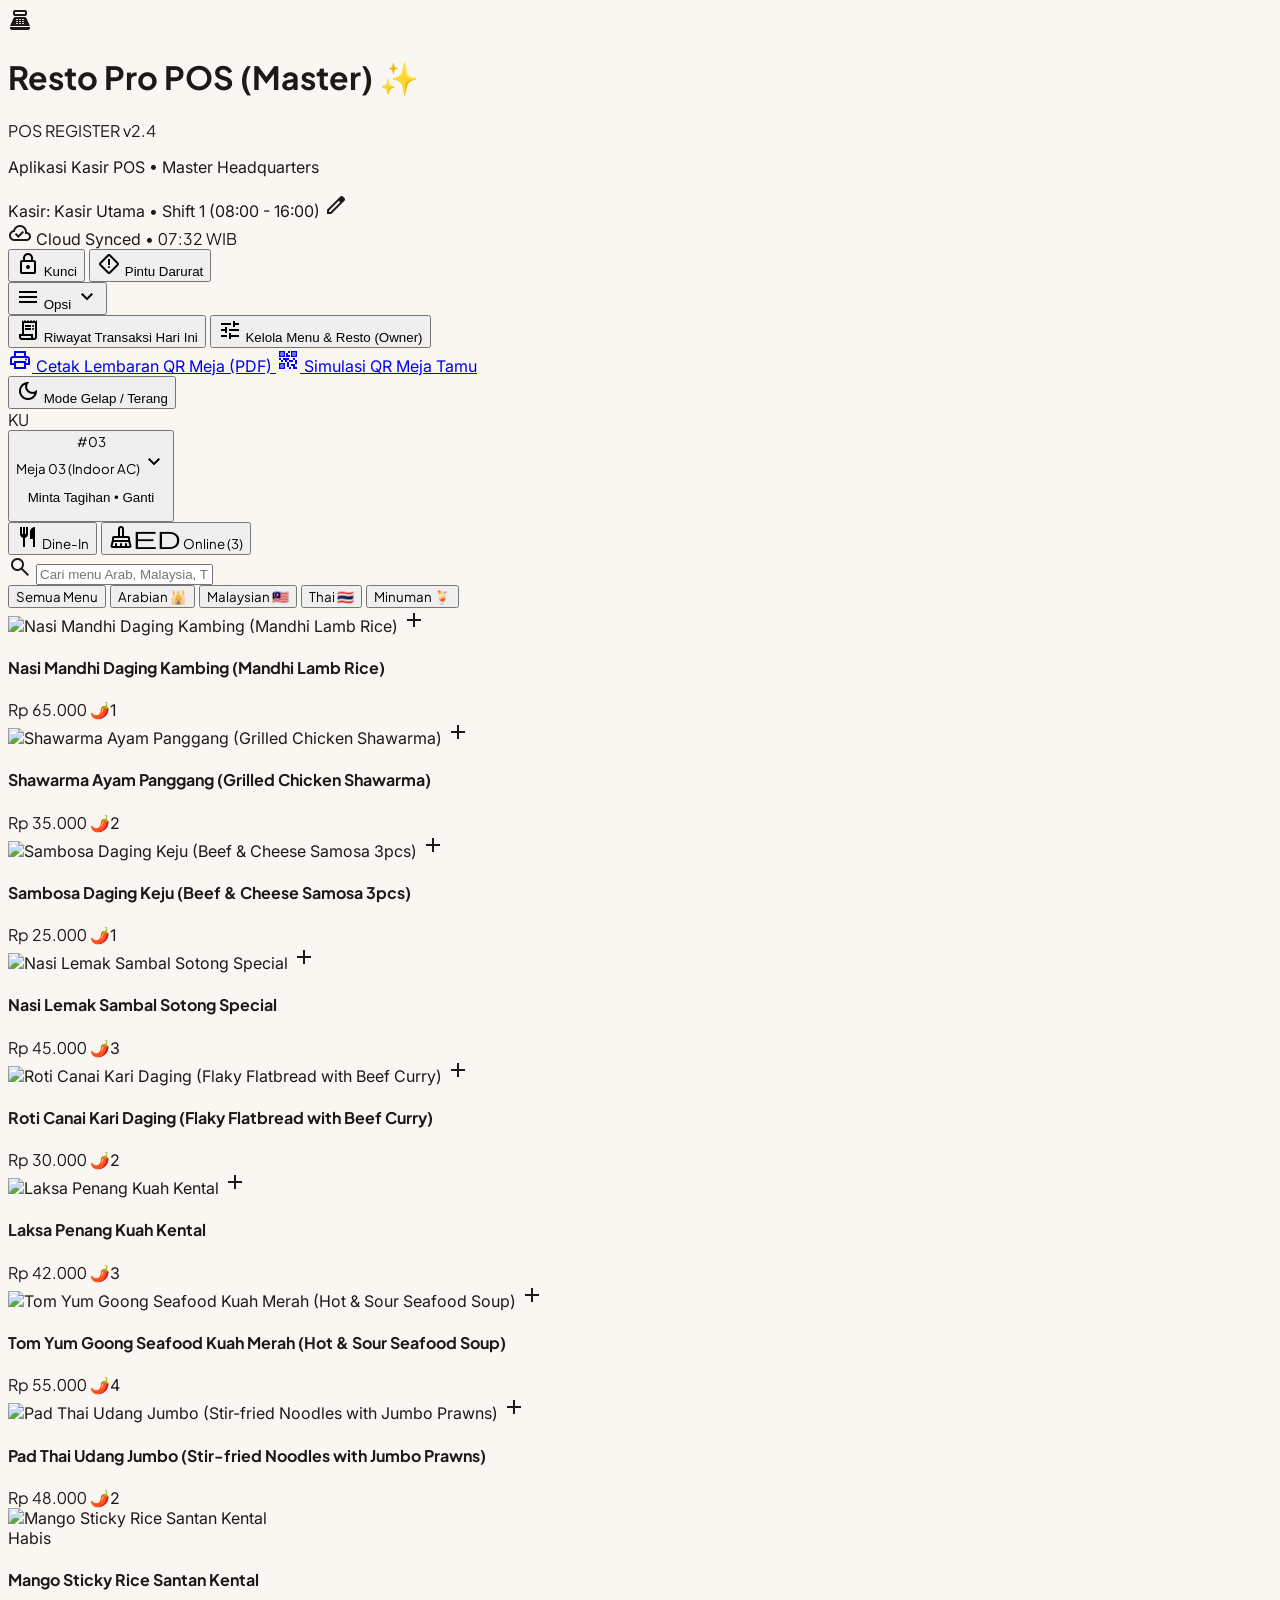
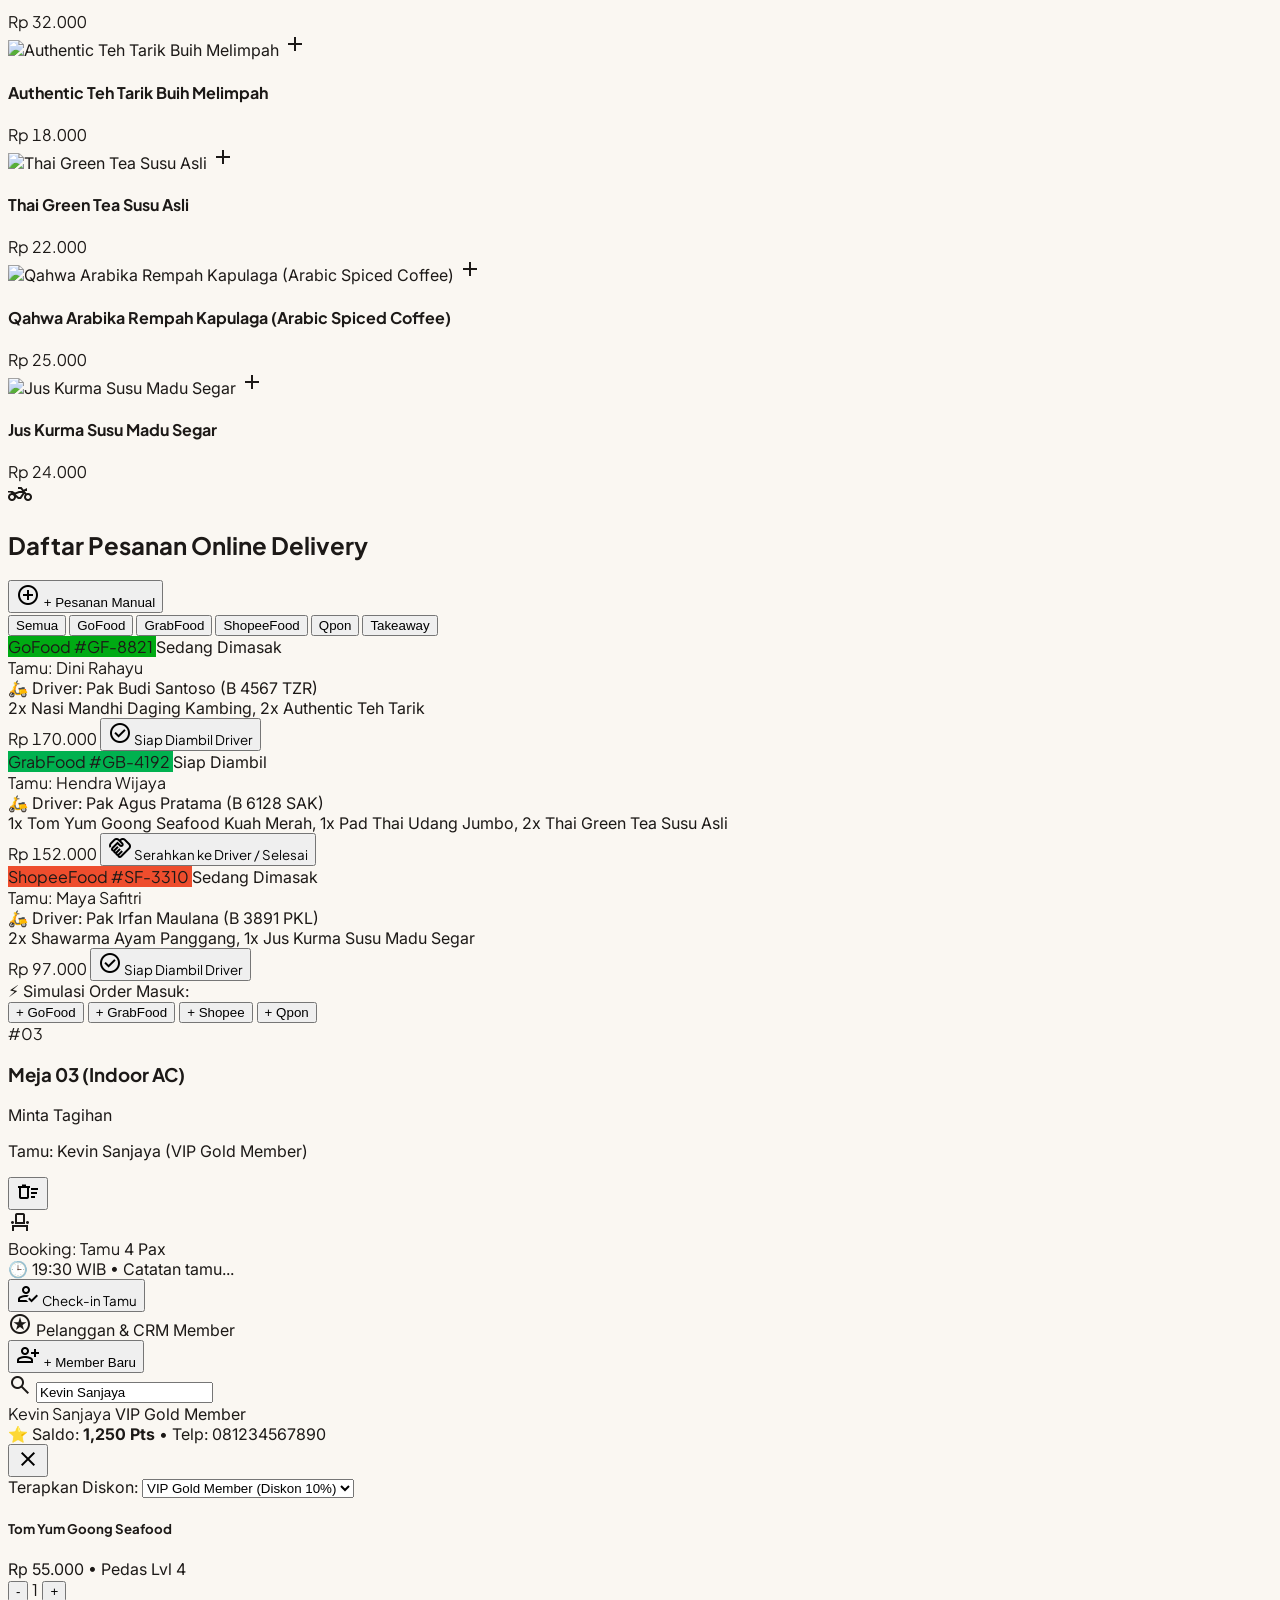
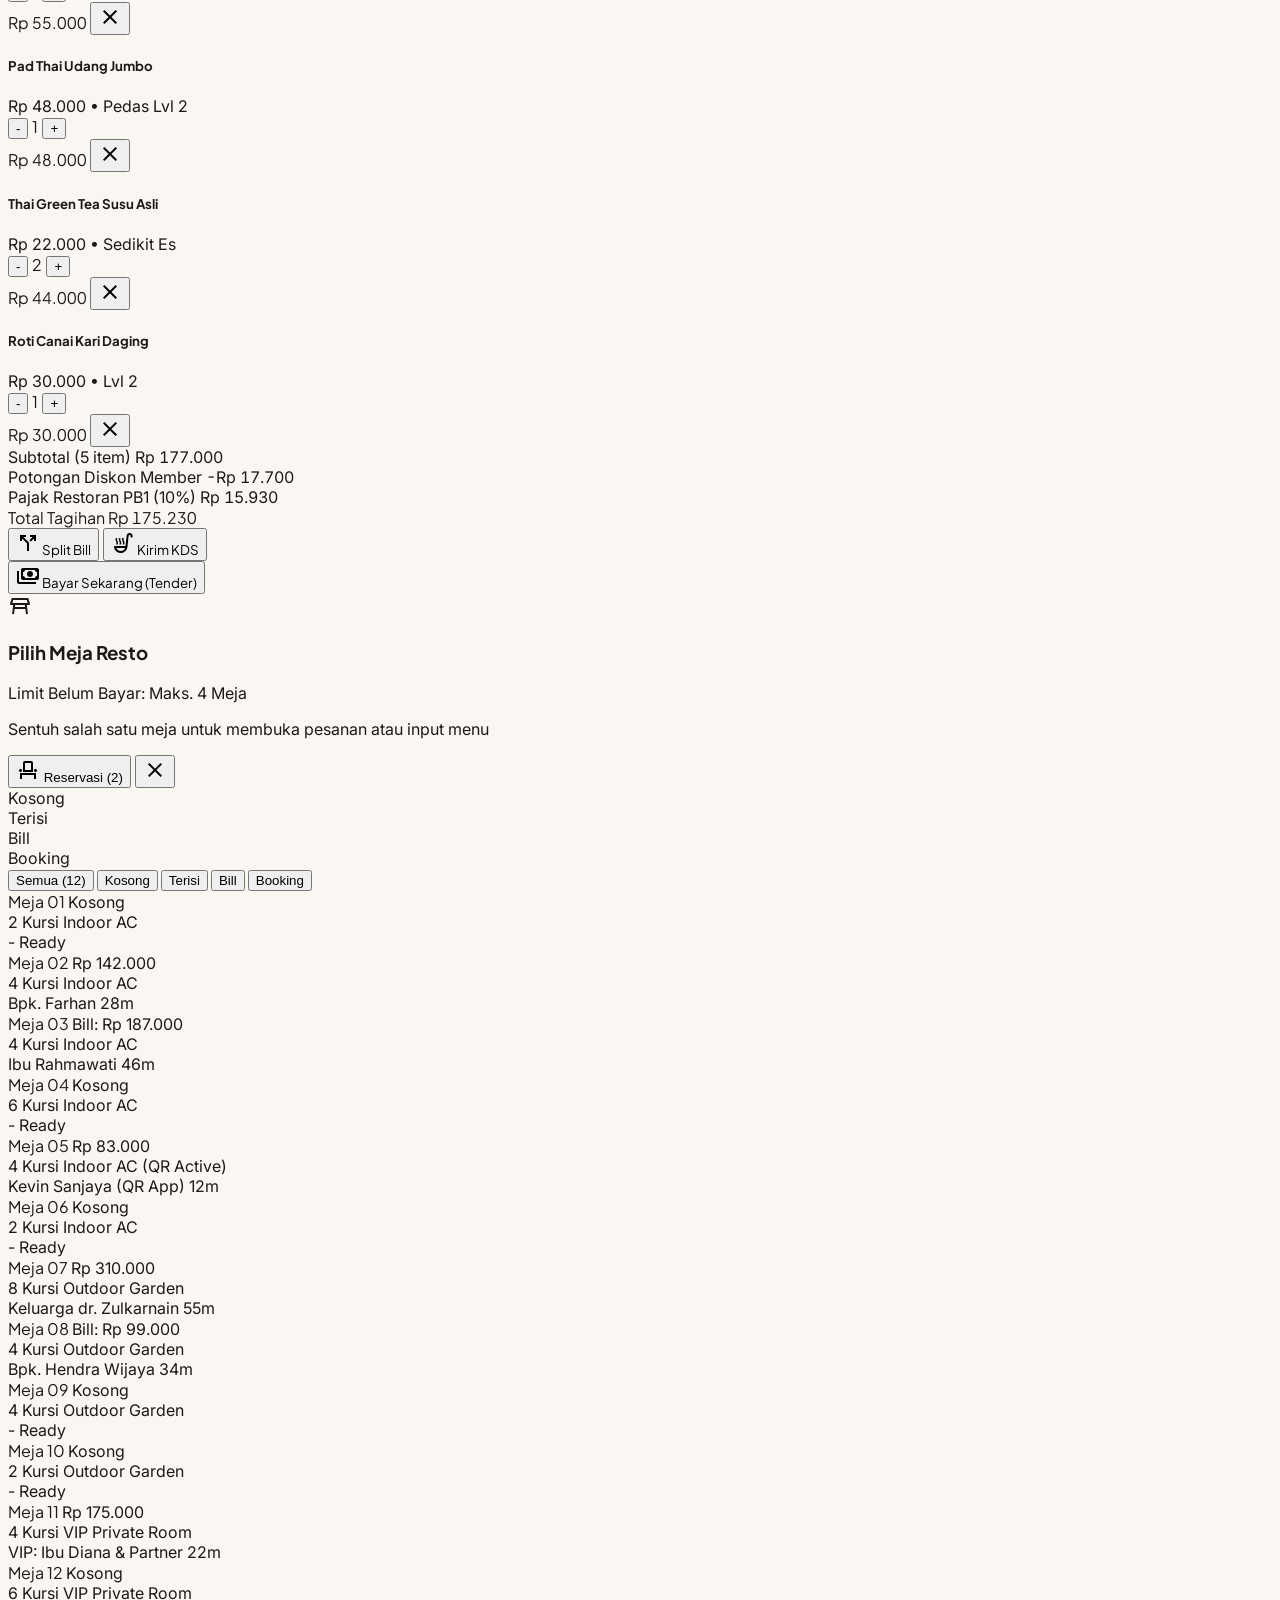
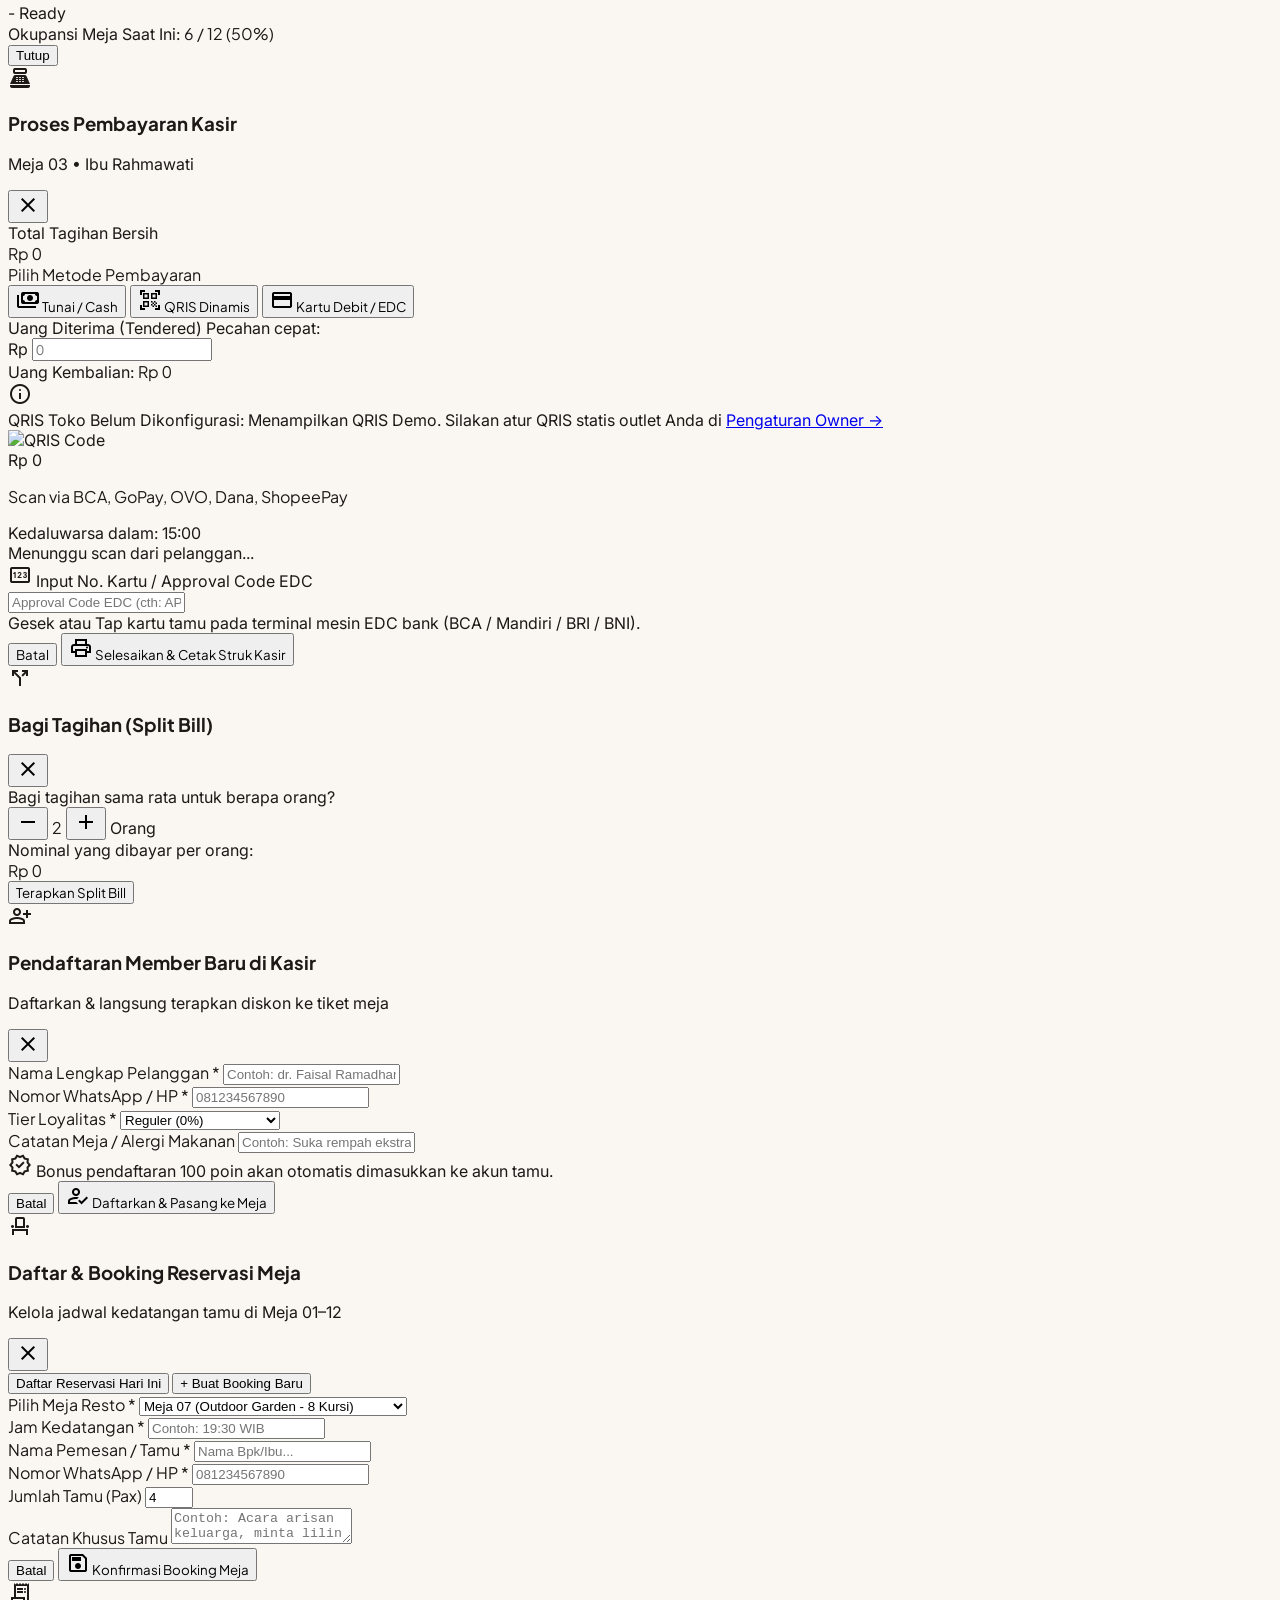
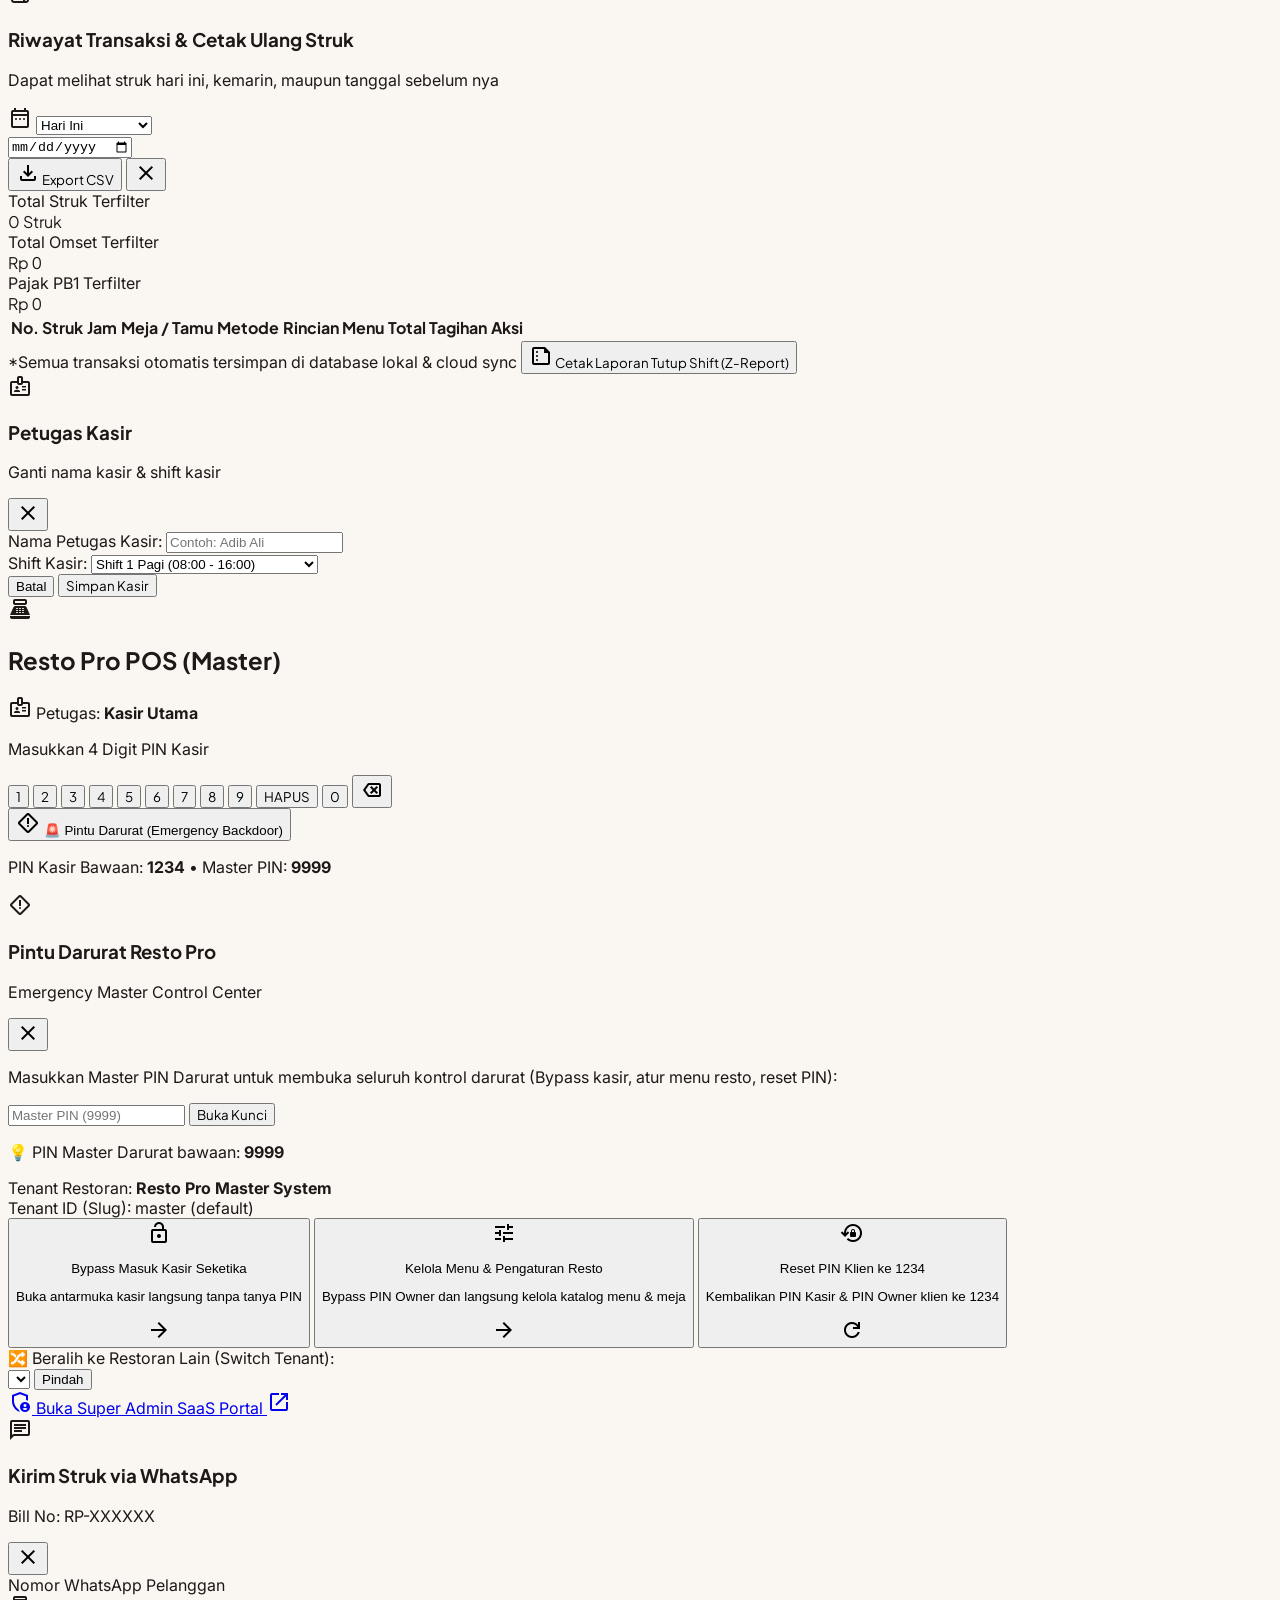
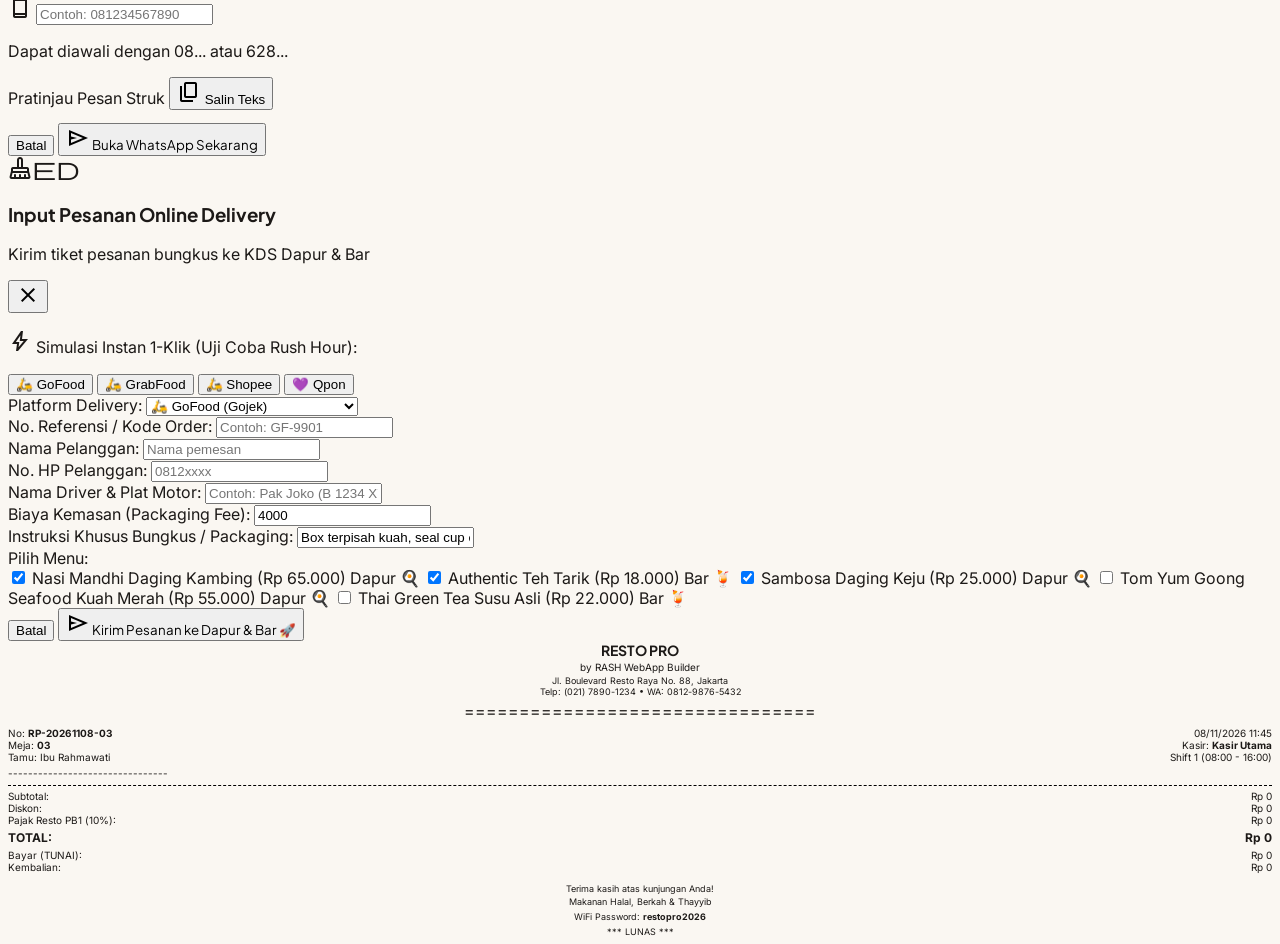
==== commit a9e4f34a: "feat(pos): integrasi QRIS dinamis tagihan aktif dan tab kelola pesanan online" ====
--- a/cashier_pos_register.html
+++ b/cashier_pos_register.html
@@ -258,6 +258,8 @@
           <button onclick="filterDeliveryOrders('gofood')" class="delivery-pill px-3 py-1 rounded-xl bg-stone-100 dark:bg-stone-800 text-stone-600 dark:text-stone-300 font-bold">GoFood</button>
           <button onclick="filterDeliveryOrders('grabfood')" class="delivery-pill px-3 py-1 rounded-xl bg-stone-100 dark:bg-stone-800 text-stone-600 dark:text-stone-300 font-bold">GrabFood</button>
           <button onclick="filterDeliveryOrders('shopeefood')" class="delivery-pill px-3 py-1 rounded-xl bg-stone-100 dark:bg-stone-800 text-stone-600 dark:text-stone-300 font-bold">ShopeeFood</button>
+          <button onclick="filterDeliveryOrders('qpon')" class="delivery-pill px-3 py-1 rounded-xl bg-stone-100 dark:bg-stone-800 text-stone-600 dark:text-stone-300 font-bold">Qpon</button>
+          <button onclick="filterDeliveryOrders('takeaway')" class="delivery-pill px-3 py-1 rounded-xl bg-stone-100 dark:bg-stone-800 text-stone-600 dark:text-stone-300 font-bold">Takeaway</button>
         </div>
 
         <!-- Online Delivery Cards List (Scrollable) -->
@@ -270,7 +272,7 @@
           <div class="text-[10px] font-bold text-stone-500 uppercase tracking-wider flex items-center justify-between">
             <span>⚡ Simulasi Order Masuk:</span>
           </div>
-          <div class="grid grid-cols-3 gap-2">
+          <div class="grid grid-cols-4 gap-2">
             <button onclick="triggerQuickOnlineOrder('gofood')" class="touch-btn py-1.5 px-2 rounded-xl bg-[#00AA13]/15 hover:bg-[#00AA13]/30 text-[#00AA13] dark:text-emerald-400 font-extrabold text-xs border border-[#00AA13]/30 flex items-center justify-center gap-1" title="Simulasi Order Masuk dari GoFood">
               <span>+ GoFood</span>
             </button>
@@ -279,6 +281,9 @@
             </button>
             <button onclick="triggerQuickOnlineOrder('shopeefood')" class="touch-btn py-1.5 px-2 rounded-xl bg-[#EE4D2D]/15 hover:bg-[#EE4D2D]/30 text-[#EE4D2D] dark:text-orange-400 font-extrabold text-xs border border-[#EE4D2D]/30 flex items-center justify-center gap-1" title="Simulasi Order Masuk dari ShopeeFood">
               <span>+ Shopee</span>
+            </button>
+            <button onclick="triggerQuickOnlineOrder('qpon')" class="touch-btn py-1.5 px-2 rounded-xl bg-[#8B5CF6]/15 hover:bg-[#8B5CF6]/30 text-[#8B5CF6] dark:text-purple-400 font-extrabold text-xs border border-[#8B5CF6]/30 flex items-center justify-center gap-1" title="Simulasi Order Masuk dari Qpon Direct">
+              <span>+ Qpon</span>
             </button>
           </div>
         </div>
@@ -624,12 +629,32 @@
 
         <!-- Section B: QRIS Dynamic QR Code -->
         <div id="paySectionQris" class="hidden flex-col items-center justify-center text-center p-4 bg-[#FAF7F2] dark:bg-[#0F172A] rounded-2xl border border-[#E7DFD5] dark:border-[#334155]">
+          <!-- Notice jika QRIS toko belum diset -->
+          <div id="posQrisUnsetNotice" class="hidden mb-3 w-full p-2.5 rounded-xl bg-amber-50 dark:bg-amber-950/40 border border-amber-300 dark:border-amber-700/60 text-amber-800 dark:text-amber-200 text-xs text-left">
+            <div class="flex items-start gap-2">
+              <span class="material-symbols-outlined text-[18px] text-amber-600 shrink-0">info</span>
+              <div>
+                <span class="font-bold">QRIS Toko Belum Dikonfigurasi:</span> Menampilkan QRIS Demo. Silakan atur QRIS statis outlet Anda di 
+                <a id="posQrisSettingsLink" href="owner_settings_saas.html#sectionQrisSettings" target="_blank" class="underline font-bold text-amber-900 dark:text-amber-100 hover:text-amber-600">Pengaturan Owner &rarr;</a>
+              </div>
+            </div>
+          </div>
+
           <div class="w-48 h-48 bg-white p-3 rounded-2xl shadow-md border border-stone-200 flex items-center justify-center">
-            <!-- QRIS QR Mockup -->
-            <img src="https://api.qrserver.com/v1/create-qr-code/?size=180x180&data=RESTO_PRO_QRIS_TABLE_03_BILL_185130" alt="QRIS Code" class="w-full h-full object-contain" />
-          </div>
-          <p class="font-heading font-bold text-sm text-[#1C1917] dark:text-white mt-3">Scan via BCA, GoPay, OVO, Dana, ShopeePay</p>
-          <span class="text-xs text-stone-500 mt-0.5">NMID: ID10200392819 • Resto Pro RASH</span>
+            <!-- QRIS Dynamic QR Image -->
+            <img id="posQrisImage" src="https://api.qrserver.com/v1/create-qr-code/?size=180x180&data=RESTO_PRO_QRIS_DEMO" alt="QRIS Code" class="w-full h-full object-contain" />
+          </div>
+
+          <div id="posQrisAmountBadge" class="mt-3 inline-flex items-center gap-1.5 px-3 py-1.5 rounded-xl bg-emerald-50 dark:bg-emerald-950/50 border border-emerald-200 dark:border-emerald-800 text-emerald-800 dark:text-emerald-300 font-mono font-extrabold text-sm">
+            Rp 0
+          </div>
+
+          <p id="posQrisStatusInfo" class="font-heading font-bold text-sm text-[#1C1917] dark:text-white mt-2">Scan via BCA, GoPay, OVO, Dana, ShopeePay</p>
+          <div class="mt-1 text-xs text-stone-500 flex items-center justify-center gap-1">
+            <span>Kedaluwarsa dalam:</span>
+            <span id="posQrisCountdown" class="font-mono font-bold text-amber-600 dark:text-amber-400">15:00</span>
+          </div>
+
           <div class="mt-2 inline-flex items-center gap-1.5 px-3 py-1 rounded-full bg-emerald-100 dark:bg-emerald-950/40 text-emerald-700 dark:text-emerald-300 text-xs font-semibold">
             <span class="w-2 h-2 rounded-full bg-emerald-500 animate-ping"></span> Menunggu scan dari pelanggan...
           </div>
@@ -1316,7 +1341,7 @@
           <span class="material-symbols-outlined text-[14px] text-amber-500">bolt</span>
           <span>Simulasi Instan 1-Klik (Uji Coba Rush Hour):</span>
         </p>
-        <div class="grid grid-cols-3 gap-1.5">
+        <div class="grid grid-cols-4 gap-1.5">
           <button type="button" onclick="quickSimulateAndClose('gofood')" class="touch-btn py-1.5 px-2 rounded-xl bg-[#00AA13] text-white font-extrabold text-xs flex items-center justify-center gap-1 shadow-sm hover:opacity-90">
             <span>🛵 GoFood</span>
           </button>
@@ -1324,7 +1349,10 @@
             <span>🛵 GrabFood</span>
           </button>
           <button type="button" onclick="quickSimulateAndClose('shopeefood')" class="touch-btn py-1.5 px-2 rounded-xl bg-[#EE4D2D] text-white font-extrabold text-xs flex items-center justify-center gap-1 shadow-sm hover:opacity-90">
-            <span>🛵 ShopeeFood</span>
+            <span>🛵 Shopee</span>
+          </button>
+          <button type="button" onclick="quickSimulateAndClose('qpon')" class="touch-btn py-1.5 px-2 rounded-xl bg-[#8B5CF6] text-white font-extrabold text-xs flex items-center justify-center gap-1 shadow-sm hover:opacity-90">
+            <span>💜 Qpon</span>
           </button>
         </div>
       </div>
@@ -1338,6 +1366,7 @@
               <option value="gofood">🛵 GoFood (Gojek)</option>
               <option value="grabfood">🛵 GrabFood (Grab)</option>
               <option value="shopeefood">🛵 ShopeeFood (Shopee)</option>
+              <option value="qpon">💜 Qpon (Web Order Direct)</option>
               <option value="takeaway">🛍️ Takeaway (Bungkus Sendiri)</option>
             </select>
           </div>
@@ -2049,6 +2078,14 @@
       renderOnlineOrdersList();
 
       // Dengarkan event order online masuk
+      RestoSync.on("ONLINE_ORDER_RECEIVED", (order) => {
+        updateOnlineOrdersBadge();
+        renderOnlineOrdersList();
+        if (order && (order.channelLabel || order.platform)) {
+          showPosNotification(`🛵 Pesanan Baru Masuk dari ${order.channelLabel || order.platform}! #${order.orderRef || order.platformRef || order.id} (${order.customer || order.customerName})`);
+        }
+      });
+
       RestoSync.on("ONLINE_ORDER_PLACED", (order) => {
         updateOnlineOrdersBadge();
         renderOnlineOrdersList();
@@ -2056,6 +2093,11 @@
       });
 
       RestoSync.on("ONLINE_ORDER_UPDATED", () => {
+        updateOnlineOrdersBadge();
+        renderOnlineOrdersList();
+      });
+
+      RestoSync.on("ONLINE_ORDER_STATUS_CHANGED", () => {
         updateOnlineOrdersBadge();
         renderOnlineOrdersList();
       });
@@ -2245,12 +2287,12 @@
       activeDeliveryFilter = platform;
       const pills = document.querySelectorAll("#deliveryFilterPills button");
       pills.forEach(p => {
-        const text = p.textContent.toLowerCase();
+        const text = (p.textContent || "").toLowerCase();
         const isActive = (platform === "all" && text.includes("semua")) || text.includes(platform.toLowerCase());
         if (isActive) {
-          p.className = "delivery-pill px-2 py-0.5 rounded-lg bg-emerald-600 text-white font-bold";
+          p.className = "delivery-pill px-3 py-1 rounded-xl bg-emerald-600 text-white font-bold";
         } else {
-          p.className = "delivery-pill px-2 py-0.5 rounded-lg bg-stone-100 dark:bg-stone-800 text-stone-600 dark:text-stone-300 font-bold";
+          p.className = "delivery-pill px-3 py-1 rounded-xl bg-stone-100 dark:bg-stone-800 text-stone-600 dark:text-stone-300 font-bold";
         }
       });
       renderOnlineOrdersList();
@@ -2261,12 +2303,13 @@
       if (!container) return;
       updateOnlineOrdersBadge();
 
-      const orders = RestoSync.getOnlineOrders();
-      const kdsTickets = RestoSync.getKdsTickets();
+      const orders = typeof RestoSync !== "undefined" ? RestoSync.getOnlineOrders() : [];
+      const kdsTickets = typeof RestoSync !== "undefined" ? RestoSync.getKdsTickets() : [];
 
       let filtered = orders.filter(o => {
         if (activeDeliveryFilter === "all") return true;
-        return (o.channel || "").toLowerCase() === activeDeliveryFilter.toLowerCase();
+        const ch = (o.channel || o.platform || "").toLowerCase();
+        return ch === activeDeliveryFilter.toLowerCase();
       });
 
       if (filtered.length === 0) {
@@ -2281,48 +2324,67 @@
       }
 
       container.innerHTML = filtered.map(order => {
-        const isSelected = order.id === activeDeliveryOrderId;
-        const isCompleted = order.status === "completed";
+        const orderId = order.id || order.orderId;
+        const isSelected = orderId === activeDeliveryOrderId;
+        const st = (order.status || "cooking").toLowerCase();
+        const isCompleted = st === "completed";
         
         // Periksa status di KDS
-        const kdsTicket = kdsTickets.find(t => t.id === order.id || t.orderRef === order.orderRef);
-        let kdsStatusText = "⏳ Dimasak Dapur/Bar";
+        const kdsTicket = kdsTickets.find(t => t.id === orderId || t.orderRef === order.orderRef || t.orderRef === order.platformRef);
+        const isReadyForDriver = (st === "ready") || (kdsTicket && kdsTicket.status === "ready");
+
+        let kdsStatusText = "Sedang Dimasak";
         let kdsBadgeClass = "bg-amber-100 text-amber-800 dark:bg-amber-950/60 dark:text-amber-300";
-        let isReadyForDriver = false;
 
         if (isCompleted) {
-          kdsStatusText = "🤝 Selesai Diambil";
+          kdsStatusText = "Selesai";
           kdsBadgeClass = "bg-stone-100 text-stone-600 dark:bg-stone-800 dark:text-stone-400";
-        } else if (order.status === "ready" || (kdsTicket && kdsTicket.status === "ready")) {
-          kdsStatusText = "✅ Siap Diambil Driver";
+        } else if (isReadyForDriver) {
+          kdsStatusText = "Siap Diambil";
           kdsBadgeClass = "bg-emerald-500 text-white font-extrabold shadow-sm animate-pulse";
-          isReadyForDriver = true;
         } else if (kdsTicket && kdsTicket.items) {
           const compCount = kdsTicket.items.filter(i => i.completed).length;
           const totCount = kdsTicket.items.length;
           if (compCount > 0) {
-            kdsStatusText = `🍳 Memasak (${compCount}/${totCount})`;
+            kdsStatusText = `Sedang Dimasak (${compCount}/${totCount})`;
           }
         }
 
+        const ch = (order.channel || order.platform || "gofood").toLowerCase();
         let channelBg = "#00AA13";
-        let channelLabel = "GoFood";
-        if (order.channel === "grabfood") { channelBg = "#00B14F"; channelLabel = "GrabFood"; }
-        else if (order.channel === "shopeefood") { channelBg = "#EE4D2D"; channelLabel = "ShopeeFood"; }
-        else if (order.channel === "takeaway") { channelBg = "#8B5CF6"; channelLabel = "Takeaway"; }
+        let channelLabel = order.channelLabel || "GoFood";
+
+        if (ch === "grabfood") {
+          channelBg = "#00B14F";
+          channelLabel = "GrabFood";
+        } else if (ch === "shopeefood") {
+          channelBg = "#EE4D2D";
+          channelLabel = "ShopeeFood";
+        } else if (ch === "qpon") {
+          channelBg = "#8B5CF6";
+          channelLabel = "Qpon";
+        } else if (ch === "takeaway") {
+          channelBg = "#0284C7";
+          channelLabel = "Takeaway";
+        }
 
         const borderStyle = isSelected 
           ? "border-2 border-emerald-500 ring-2 ring-emerald-500/20 shadow-md" 
           : (isReadyForDriver ? "border-2 border-emerald-500/60 bg-emerald-50/20 dark:bg-emerald-950/20" : "border border-stone-200 dark:border-stone-800");
 
         const itemsSummary = (order.items || []).map(i => `${i.qty}x ${i.name}`).join(", ");
+        const orderRef = order.orderRef || order.platformRef || orderId;
+        const customerName = order.customer || order.customerName || "Pelanggan Online";
+        const driverName = order.driverName || (order.driverInfo && order.driverInfo.name) || "-";
+        const driverPlate = order.driverPlate || (order.driverInfo && order.driverInfo.plate) || "-";
+        const total = order.grandTotal || order.totalAmount || 0;
 
         return `
-          <div onclick="selectDeliveryOrder('${order.id}')" class="touch-btn cursor-pointer p-2.5 rounded-2xl bg-white dark:bg-[#0F172A] ${borderStyle} flex flex-col justify-between transition-all hover:scale-[1.01]">
+          <div onclick="selectDeliveryOrder('${orderId}')" class="touch-btn cursor-pointer p-2.5 rounded-2xl bg-white dark:bg-[#0F172A] ${borderStyle} flex flex-col justify-between transition-all hover:scale-[1.01]">
             <div>
               <div class="flex items-center justify-between gap-1 mb-1">
                 <span class="px-2 py-0.5 rounded-lg text-white font-heading font-extrabold text-[10px]" style="background-color: ${channelBg};">
-                  ${channelLabel} #${order.orderRef}
+                  ${channelLabel} #${orderRef}
                 </span>
                 <span class="text-[9px] px-2 py-0.5 rounded-full font-bold ${kdsBadgeClass}">
                   ${kdsStatusText}
@@ -2330,10 +2392,10 @@
               </div>
 
               <div class="text-xs font-heading font-extrabold text-[#1C1917] dark:text-white mt-1">
-                Tamu: ${order.customer}
+                Tamu: ${customerName}
               </div>
               <div class="text-[11px] text-emerald-600 dark:text-emerald-400 font-semibold truncate mt-0.5">
-                🛵 Driver: ${order.driverName} (${order.driverPlate})
+                🛵 Driver: ${driverName} (${driverPlate})
               </div>
               <div class="text-[10px] text-stone-500 dark:text-stone-400 line-clamp-1 mt-0.5 font-mono">
                 ${itemsSummary}
@@ -2342,17 +2404,20 @@
 
             <div class="flex items-center justify-between pt-1.5 mt-1.5 border-t border-stone-100 dark:border-stone-800/80 text-xs">
               <span class="font-heading font-extrabold text-amber-600 dark:text-amber-400 tabular-nums">
-                ${formatRupiah(order.grandTotal)}
+                ${formatRupiah(total)}
               </span>
               ${isCompleted ? `
                 <span class="text-[10px] text-stone-400 font-bold">Lunas Online</span>
               ` : (isReadyForDriver ? `
-                <button onclick="event.stopPropagation(); handoverDeliveryOrder('${order.id}')" class="touch-btn px-2.5 py-1 rounded-xl bg-emerald-600 hover:bg-emerald-700 text-white font-heading font-extrabold text-[10px] flex items-center gap-1 shadow-sm">
+                <button onclick="event.stopPropagation(); handoverDeliveryOrder('${orderId}')" class="touch-btn px-2.5 py-1 rounded-xl bg-emerald-600 hover:bg-emerald-700 text-white font-heading font-extrabold text-[10px] flex items-center gap-1 shadow-sm">
                   <span class="material-symbols-outlined text-[13px]">handshake</span>
-                  <span>Serahkan Driver</span>
+                  <span>Serahkan ke Driver / Selesai</span>
                 </button>
               ` : `
-                <span class="text-[10px] text-amber-600 dark:text-amber-400 font-medium">Sedang Dimasak</span>
+                <button onclick="event.stopPropagation(); updateOrderStatus('${orderId}', 'ready')" class="touch-btn px-2.5 py-1 rounded-xl bg-amber-500 hover:bg-amber-600 text-white font-heading font-extrabold text-[10px] flex items-center gap-1 shadow-sm">
+                  <span class="material-symbols-outlined text-[13px]">check_circle</span>
+                  <span>Siap Diambil Driver</span>
+                </button>
               `)}
             </div>
           </div>
@@ -2364,14 +2429,23 @@
       activeDeliveryOrderId = orderId;
       renderOnlineOrdersList();
 
-      const orders = RestoSync.getOnlineOrders();
-      const order = orders.find(o => o.id === orderId || o.orderRef === orderId);
+      const orders = typeof RestoSync !== "undefined" ? RestoSync.getOnlineOrders() : [];
+      const order = orders.find(o => o.id === orderId || o.orderId === orderId || o.orderRef === orderId || o.platformRef === orderId);
       if (!order) return;
 
+      const orderRef = String(order.orderRef || order.platformRef || orderId);
+      const chLabel = order.channelLabel || (order.platform ? order.platform.toUpperCase() : "ONLINE");
+      const customerName = order.customer || order.customerName || "Pelanggan";
+      const driverName = order.driverName || (order.driverInfo && order.driverInfo.name) || "-";
+      const driverPlate = order.driverPlate || (order.driverInfo && order.driverInfo.plate) || "-";
+
       // Update Column 3 Header
-      document.getElementById("activeTicketTableNumber").textContent = order.orderRef.slice(-2);
-      document.getElementById("activeTicketTitle").textContent = `${order.channelLabel} #${order.orderRef}`;
-      document.getElementById("activeTicketCustomer").textContent = `Pemesan: ${order.customer} • Driver: ${order.driverName} (${order.driverPlate})`;
+      const numEl = document.getElementById("activeTicketTableNumber");
+      if (numEl) numEl.textContent = orderRef.slice(-2);
+      const titleEl = document.getElementById("activeTicketTitle");
+      if (titleEl) titleEl.textContent = `${chLabel} #${orderRef}`;
+      const custEl = document.getElementById("activeTicketCustomer");
+      if (custEl) custEl.textContent = `Pemesan: ${customerName} • Driver: ${driverName} (${driverPlate})`;
 
       const resBanner = document.getElementById("activeTicketReservationBanner");
       if (resBanner) {
@@ -2382,24 +2456,147 @@
       currentTicketItems = JSON.parse(JSON.stringify(order.items || []));
       renderTicketItemsList();
       calculateTotals();
-      showPosNotification(`🛵 Pesanan online ${order.channelLabel} #${order.orderRef} dipilih.`);
+      showPosNotification(`🛵 Pesanan online ${chLabel} #${orderRef} dipilih.`);
+    }
+
+    function updateOrderStatus(orderId, status) {
+      const cleanStatus = String(status || '').trim().toLowerCase();
+      const res = typeof RestoSync !== "undefined" && RestoSync.updateOnlineOrderStatus
+        ? RestoSync.updateOnlineOrderStatus(orderId, cleanStatus)
+        : null;
+      renderOnlineOrdersList();
+      if (cleanStatus === "ready") {
+        showPosNotification(`✅ Pesanan #${orderId} Siap Diambil Driver!`);
+      } else if (cleanStatus === "completed") {
+        showPosNotification(`🤝 Pesanan #${orderId} Berhasil Diserahkan / Selesai!`);
+      }
+      return res;
     }
 
     function handoverDeliveryOrder(orderId) {
-      const updated = RestoSync.updateOnlineOrderStatus(orderId, "completed");
-      if (updated) {
-        showPosNotification(`🤝 Pesanan #${updated.orderRef} Berhasil Diserahkan ke ${updated.driverName}! Transaksi dicatat ke pembukuan.`);
-        renderOnlineOrdersList();
-        if (activeDeliveryOrderId === orderId) {
-          activeDeliveryOrderId = null;
-        }
-      }
-    }
+      const updated = typeof RestoSync !== "undefined" && RestoSync.updateOnlineOrderStatus
+        ? RestoSync.updateOnlineOrderStatus(orderId, "completed")
+        : null;
+      const ref = (updated && (updated.orderRef || updated.platformRef)) || orderId;
+      const drv = (updated && updated.driverName) || "Driver";
+      showPosNotification(`🤝 Pesanan #${ref} Berhasil Diserahkan ke ${drv}! Transaksi dicatat ke pembukuan.`);
+      renderOnlineOrdersList();
+      if (activeDeliveryOrderId === orderId) {
+        activeDeliveryOrderId = null;
+      }
+      return updated;
+    }
+
+    const POS_SIMULATION_SAMPLES = {
+      gofood: {
+        platform: "gofood",
+        channelLabel: "GoFood",
+        customerName: "Dini Rahayu",
+        customerPhone: "0812-9876-5432",
+        driverName: "Pak Budi Santoso",
+        driverPlate: "B 4567 TZR",
+        packagingNotes: "Box tebal pisah kuah, seal cup es, sendok 2 set",
+        items: [
+          { name: "Nasi Mandhi Daging Kambing", qty: 2, price: 65000, station: "arabian", notes: "Pedas Lvl 1" },
+          { name: "Sambosa Daging Keju", qty: 1, price: 25000, station: "arabian", notes: "Saus Harissa" },
+          { name: "Authentic Teh Tarik", qty: 2, price: 18000, station: "drinks", notes: "Es Normal, Seal Cup" }
+        ]
+      },
+      grabfood: {
+        platform: "grabfood",
+        channelLabel: "GrabFood",
+        customerName: "Hendra Wijaya",
+        customerPhone: "0817-4455-6677",
+        driverName: "Pak Agus Pratama",
+        driverPlate: "B 6128 SAK",
+        packagingNotes: "Kuah Tom Yum double plastic heat seal + sendok tisu",
+        items: [
+          { name: "Tom Yum Goong Seafood Kuah Merah", qty: 1, price: 55000, station: "thai", notes: "Pedas Sedang" },
+          { name: "Pad Thai Udang Jumbo", qty: 1, price: 48000, station: "thai", notes: "Extra Kacang" },
+          { name: "Thai Green Tea Susu Asli", qty: 2, price: 22000, station: "drinks", notes: "Manis Sedang" }
+        ]
+      },
+      shopeefood: {
+        platform: "shopeefood",
+        channelLabel: "ShopeeFood",
+        customerName: "Maya Safitri",
+        customerPhone: "0819-2233-4455",
+        driverName: "Pak Irfan Maulana",
+        driverPlate: "B 3891 PKL",
+        packagingNotes: "Pemisahan saus garlic toum, paper bag rapi",
+        items: [
+          { name: "Nasi Lemak Sambal Sotong Special", qty: 2, price: 45000, station: "malaysian", notes: "Sambal Pisah Cup" },
+          { name: "Shawarma Ayam Panggang", qty: 1, price: 35000, station: "arabian", notes: "Extra Toum" },
+          { name: "Jus Kurma Susu Madu Segar", qty: 2, price: 24000, station: "drinks", notes: "Dingin Segar" }
+        ]
+      },
+      qpon: {
+        platform: "qpon",
+        channelLabel: "Qpon",
+        customerName: "Rizky Ramadhan",
+        customerPhone: "0813-8899-7711",
+        driverName: "Kurir Qpon Express",
+        driverPlate: "B 7711 QPN",
+        packagingNotes: "Pesanan Direct Qpon WebApp, packing ramah lingkungan",
+        items: [
+          { name: "Nasi Mandhi Daging Kambing", qty: 1, price: 65000, station: "arabian", notes: "Porsi Jumbo" },
+          { name: "Authentic Teh Tarik", qty: 1, price: 18000, station: "drinks", notes: "Dingin Segar" }
+        ]
+      },
+      takeaway: {
+        platform: "takeaway",
+        channelLabel: "Takeaway",
+        customerName: "Ibu Ratna Dewi",
+        customerPhone: "0856-1122-3344",
+        driverName: "Ambil Sendiri (Takeaway)",
+        driverPlate: "-",
+        packagingNotes: "Pelanggan menunggu di kasir / lobby",
+        items: [
+          { name: "Nasi Lemak Sambal Sotong Special", qty: 1, price: 45000, station: "malaysian", notes: "Bungkus" },
+          { name: "Sambosa Daging Keju", qty: 1, price: 25000, station: "arabian", notes: "Bungkus" }
+        ]
+      }
+    };
 
     function triggerQuickOnlineOrder(channel) {
-      const newOrder = RestoSync.quickSimulateOnlineOrder(channel);
+      const ch = channel || "gofood";
+      const sample = POS_SIMULATION_SAMPLES[ch] || POS_SIMULATION_SAMPLES.gofood;
+      const prefix = (ch === "qpon" ? "QP" : (ch === "takeaway" ? "TK" : ch.slice(0, 2).toUpperCase()));
+      const refCode = prefix + "-" + Math.floor(1000 + Math.random() * 9000);
+      const tenantId = typeof RestoSync !== "undefined" ? RestoSync.getTenantId() : "default";
+
+      const orderPayload = {
+        tenantId: tenantId,
+        platform: ch,
+        channel: ch,
+        platformRef: refCode,
+        orderRef: refCode,
+        customerName: sample.customerName,
+        customer: sample.customerName,
+        customerPhone: sample.customerPhone,
+        phone: sample.customerPhone,
+        driverName: sample.driverName,
+        driverInfo: {
+          name: sample.driverName,
+          phone: sample.customerPhone,
+          plate: sample.driverPlate
+        },
+        packagingNotes: sample.packagingNotes,
+        specialNotes: sample.packagingNotes,
+        packagingFee: ch === 'takeaway' ? 2000 : 4000,
+        items: sample.items,
+        status: "cooking"
+      };
+
+      const res = typeof RestoSync !== "undefined" && RestoSync.submitOnlineOrder
+        ? RestoSync.submitOnlineOrder(orderPayload)
+        : null;
+      const newOrder = (res && res.order)
+        ? res.order
+        : ((res && typeof res.then !== "function" && (res.orderRef || res.id)) ? res : orderPayload);
       renderOnlineOrdersList();
-      showPosNotification(`🛵 Pesanan Baru Masuk dari ${newOrder.channelLabel}! #${newOrder.orderRef} dikirim ke KDS Dapur & Bar.`);
+      showPosNotification(`🛵 Pesanan Baru Masuk dari ${newOrder.channelLabel || sample.channelLabel || ch}! #${newOrder.orderRef || refCode} dikirim ke KDS Dapur & Bar.`);
+      return newOrder;
     }
 
     function quickSimulateAndClose(channel) {
@@ -2412,7 +2609,8 @@
       const modal = document.getElementById("onlineDeliveryOrderModal");
       const refInput = document.getElementById("modalDeliveryRef");
       const ch = document.getElementById("modalDeliveryChannel").value || "gofood";
-      refInput.value = ch.slice(0, 2).toUpperCase() + "-" + Math.floor(1000 + Math.random() * 9000);
+      const prefix = (ch === "qpon" ? "QP" : (ch === "takeaway" ? "TK" : ch.slice(0, 2).toUpperCase()));
+      refInput.value = prefix + "-" + Math.floor(1000 + Math.random() * 9000);
       modal.classList.remove("hidden");
       modal.classList.add("flex");
     }
@@ -2434,7 +2632,7 @@
       const notes = document.getElementById("modalDeliveryNotes").value;
 
       const checkedCheckboxes = document.querySelectorAll('input[name="deliveryItems"]:checked');
-      const catalog = RestoSync.getMenuCatalog();
+      const catalog = typeof RestoSync !== "undefined" ? RestoSync.getMenuCatalog() : [];
       const selectedItems = [];
 
       checkedCheckboxes.forEach(cb => {
@@ -2467,20 +2665,38 @@
         });
       }
 
-      const newOrder = RestoSync.createOnlineDeliveryOrder({
-        channel,
-        orderRef,
-        customer,
-        phone,
+      const tenantId = typeof RestoSync !== "undefined" ? RestoSync.getTenantId() : "default";
+      const orderPayload = {
+        tenantId: tenantId,
+        platform: channel,
+        channel: channel,
+        platformRef: orderRef,
+        orderRef: orderRef,
+        customerName: customer,
+        customer: customer,
+        customerPhone: phone,
+        phone: phone,
         driverName: driver,
+        driverInfo: { name: driver, phone: phone, plate: "B 1234 ABC" },
         packagingNotes: notes,
-        packagingFee,
-        items: selectedItems
-      });
+        specialNotes: notes,
+        packagingFee: packagingFee,
+        items: selectedItems,
+        status: "cooking"
+      };
+
+      const res = typeof RestoSync !== "undefined" && RestoSync.submitOnlineOrder
+        ? RestoSync.submitOnlineOrder(orderPayload)
+        : null;
+      const newOrder = (res && res.order)
+        ? res.order
+        : ((res && typeof res.then !== "function" && (res.orderRef || res.id)) ? res : orderPayload);
 
       closeOnlineDeliveryModal();
       switchPosFloorMode("delivery");
-      showPosNotification(`🛵 Pesanan ${newOrder.channelLabel} #${newOrder.orderRef} berhasil dibuat & diterbitkan ke KDS!`);
+      renderOnlineOrdersList();
+      showPosNotification(`🛵 Pesanan ${newOrder.channelLabel || channel} #${newOrder.orderRef || orderRef} berhasil dibuat & diterbitkan ke KDS!`);
+      return newOrder;
     }
 
     // Helper Notifikasi Toast POS (Non-blocking Floating Banner)
@@ -3148,6 +3364,89 @@
       calculateTicketTotals(subtotal);
     }
 
+    const SAMPLE_STATIC_QRIS = "00020101021126570011ID.CO.QRIS.WWW011893600918000000000002150000000000000000303UME51440014ID.CO.QRIS.WWW02150000000000000000303UME5204581253033605802ID5915WARUNG_CONTOH6007JAKARTA61051234062070703A0163042F91";
+    let posQrisCountdownInterval = null;
+    let posQrisRemainingSeconds = 900;
+
+    function startPosQrisCountdown() {
+      if (posQrisCountdownInterval) {
+        clearInterval(posQrisCountdownInterval);
+        posQrisCountdownInterval = null;
+      }
+      posQrisRemainingSeconds = 900;
+      updatePosQrisCountdownDisplay();
+
+      posQrisCountdownInterval = setInterval(() => {
+        posQrisRemainingSeconds--;
+        if (posQrisRemainingSeconds <= 0) {
+          clearInterval(posQrisCountdownInterval);
+          posQrisCountdownInterval = null;
+          const cdEl = document.getElementById("posQrisCountdown");
+          if (cdEl) cdEl.textContent = "00:00 (Kedaluwarsa)";
+        } else {
+          updatePosQrisCountdownDisplay();
+        }
+      }, 1000);
+    }
+
+    function updatePosQrisCountdownDisplay() {
+      const cdEl = document.getElementById("posQrisCountdown");
+      if (!cdEl) return;
+      const m = Math.floor(posQrisRemainingSeconds / 60);
+      const s = posQrisRemainingSeconds % 60;
+      cdEl.textContent = `${String(m).padStart(2, '0')}:${String(s).padStart(2, '0')}`;
+    }
+
+    function stopPosQrisCountdown() {
+      if (posQrisCountdownInterval) {
+        clearInterval(posQrisCountdownInterval);
+        posQrisCountdownInterval = null;
+      }
+    }
+
+    function renderDynamicQrisTender() {
+      const grandTotal = currentCalculatedTotals.grandTotal;
+      const tenantId = typeof RestoSync !== "undefined" ? RestoSync.getTenantId() : "default";
+      let rawQris = typeof RestoSync !== "undefined" ? RestoSync.getTenantQris(tenantId) : "";
+
+      const unsetNotice = document.getElementById("posQrisUnsetNotice");
+      if (!rawQris || !rawQris.trim()) {
+        rawQris = SAMPLE_STATIC_QRIS;
+        if (unsetNotice) {
+          unsetNotice.classList.remove("hidden");
+          const link = document.getElementById("posQrisSettingsLink") || (unsetNotice.querySelector && unsetNotice.querySelector("a"));
+          if (link) {
+            link.href = (tenantId && tenantId !== "default")
+              ? `owner_settings_saas.html?tenant=${encodeURIComponent(tenantId)}#sectionQrisSettings`
+              : `owner_settings_saas.html#sectionQrisSettings`;
+          }
+        }
+      } else {
+        if (unsetNotice) {
+          unsetNotice.classList.add("hidden");
+        }
+      }
+
+      if (typeof RestoSync !== "undefined" && RestoSync.convertStaticQrisToDynamic) {
+        const res = RestoSync.convertStaticQrisToDynamic(rawQris, grandTotal, { billNo: activeTableId });
+        if (res && res.success) {
+          const qrisImg = document.getElementById("posQrisImage");
+          if (qrisImg) {
+            qrisImg.src = "https://api.qrserver.com/v1/create-qr-code/?size=180x180&data=" + encodeURIComponent(res.dynamicQris);
+          }
+          const badge = document.getElementById("posQrisAmountBadge");
+          if (badge) {
+            badge.textContent = formatRupiah(grandTotal);
+          }
+          const info = document.getElementById("posQrisStatusInfo");
+          if (info) {
+            info.textContent = "Scan via BCA, GoPay, OVO, Dana, ShopeePay";
+          }
+          startPosQrisCountdown();
+        }
+      }
+    }
+
     // Modal Pembayaran Kasir
     function openPaymentModal() {
       if (currentCalculatedTotals.grandTotal <= 0) {
@@ -3168,6 +3467,7 @@
     }
 
     function closePaymentModal() {
+      stopPosQrisCountdown();
       const modal = document.getElementById("paymentModal");
       modal.classList.add("hidden");
       modal.classList.remove("flex");
@@ -3197,6 +3497,12 @@
           secEl.classList.remove("flex");
         }
       });
+
+      if (method === "qris") {
+        renderDynamicQrisTender();
+      } else {
+        stopPosQrisCountdown();
+      }
     }
 
     function renderQuickCashButtons(grandTotal) {
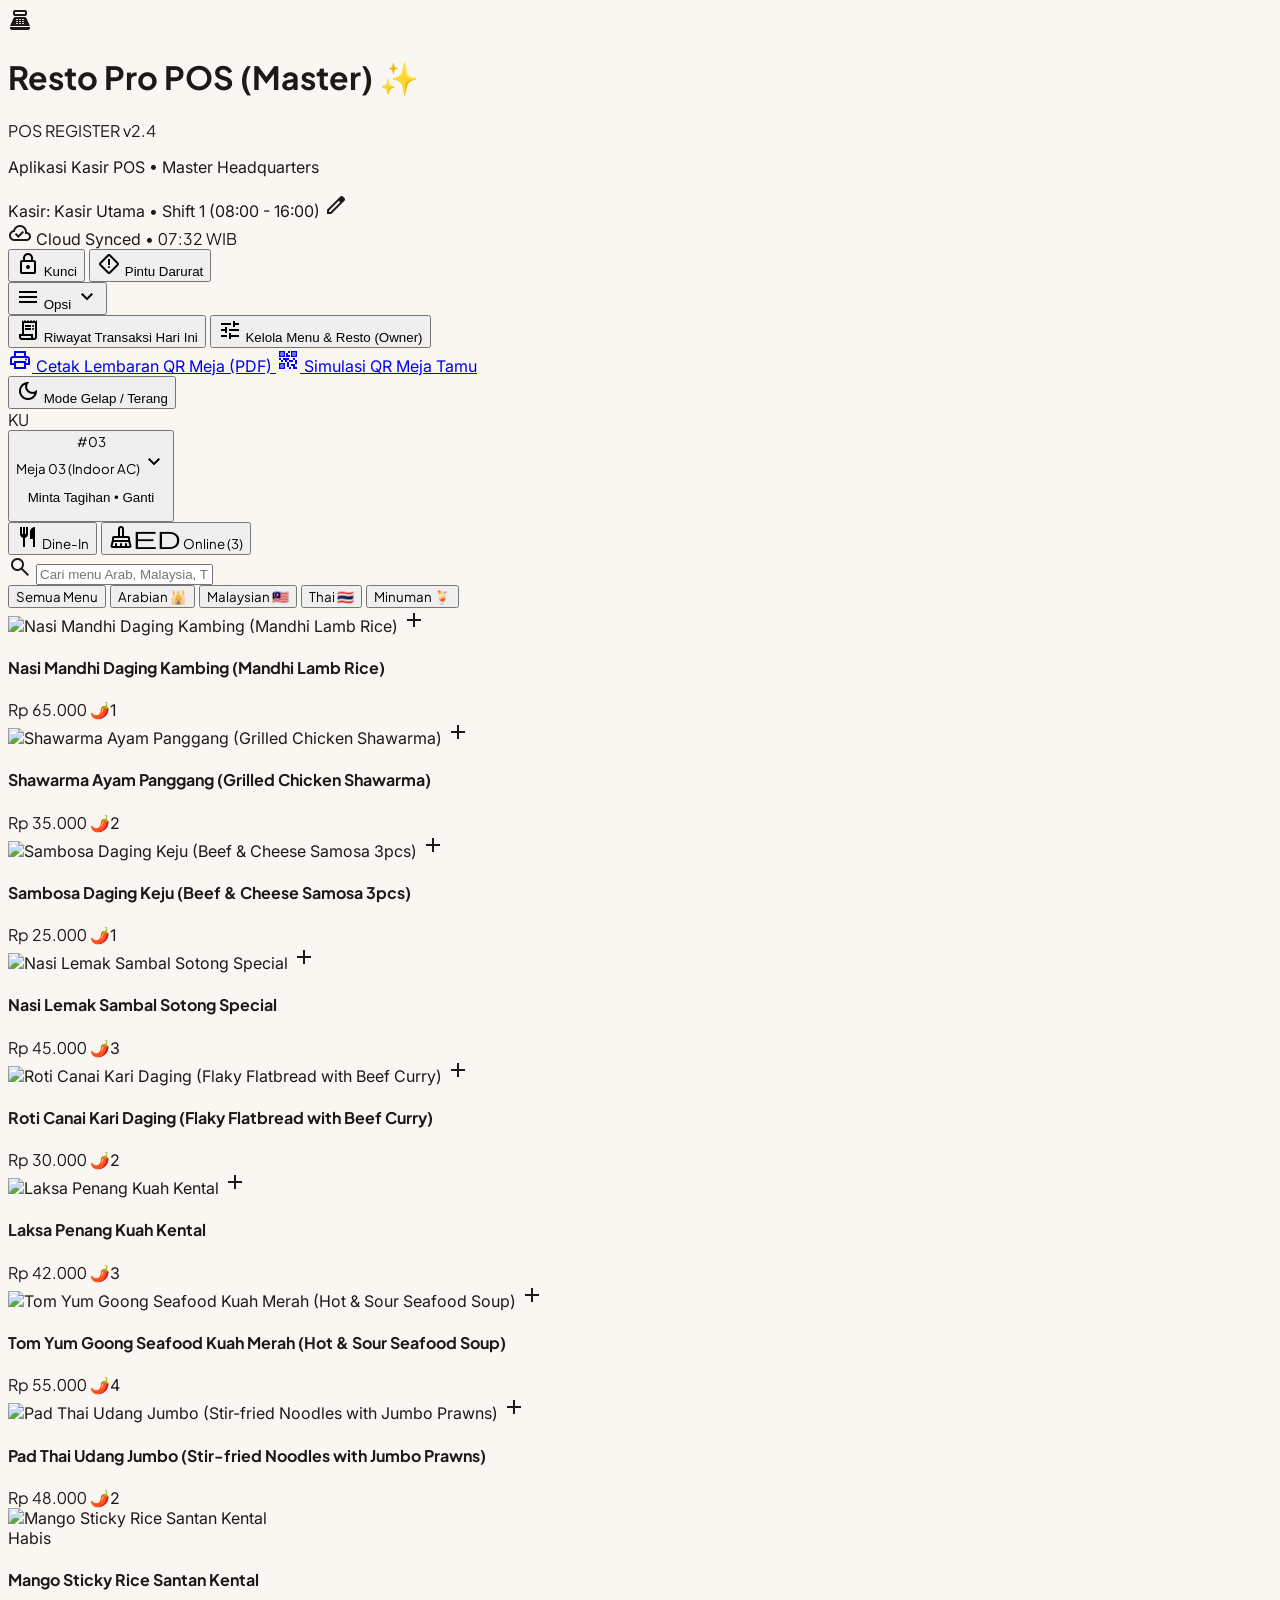
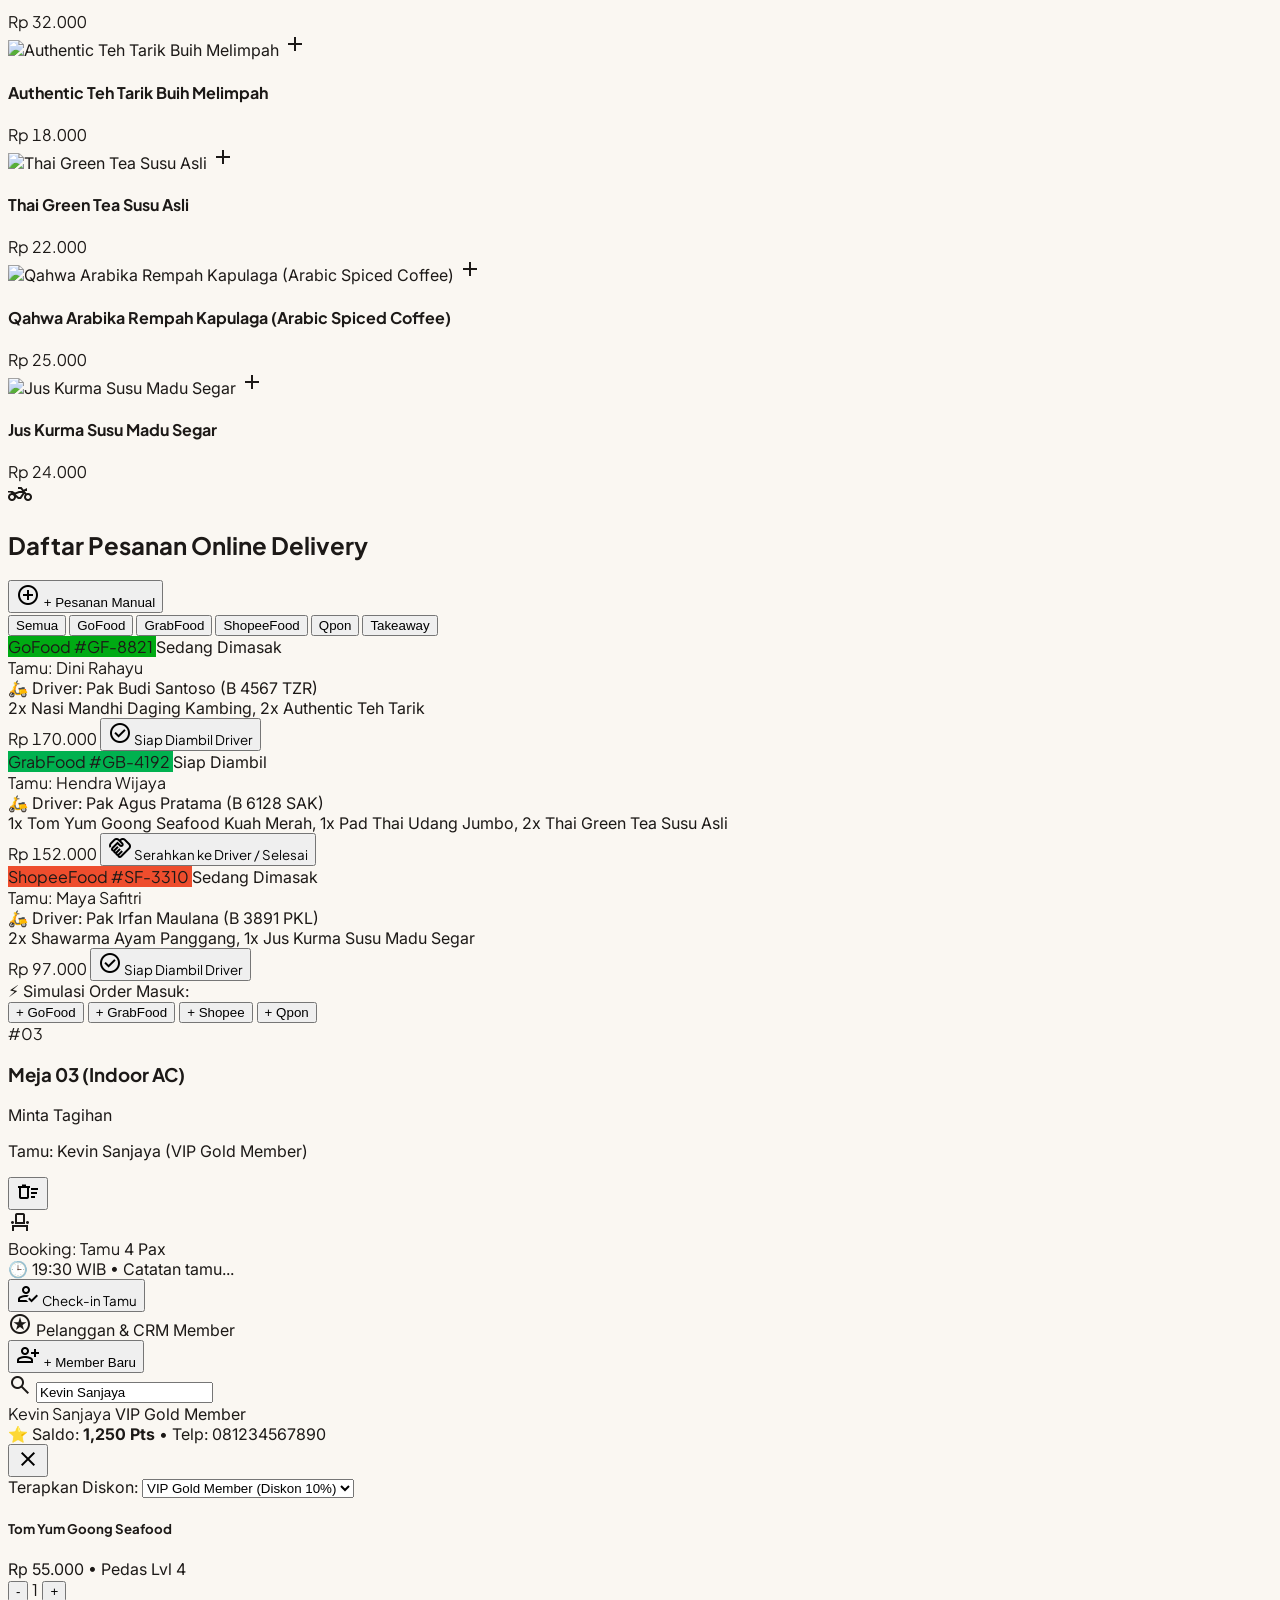
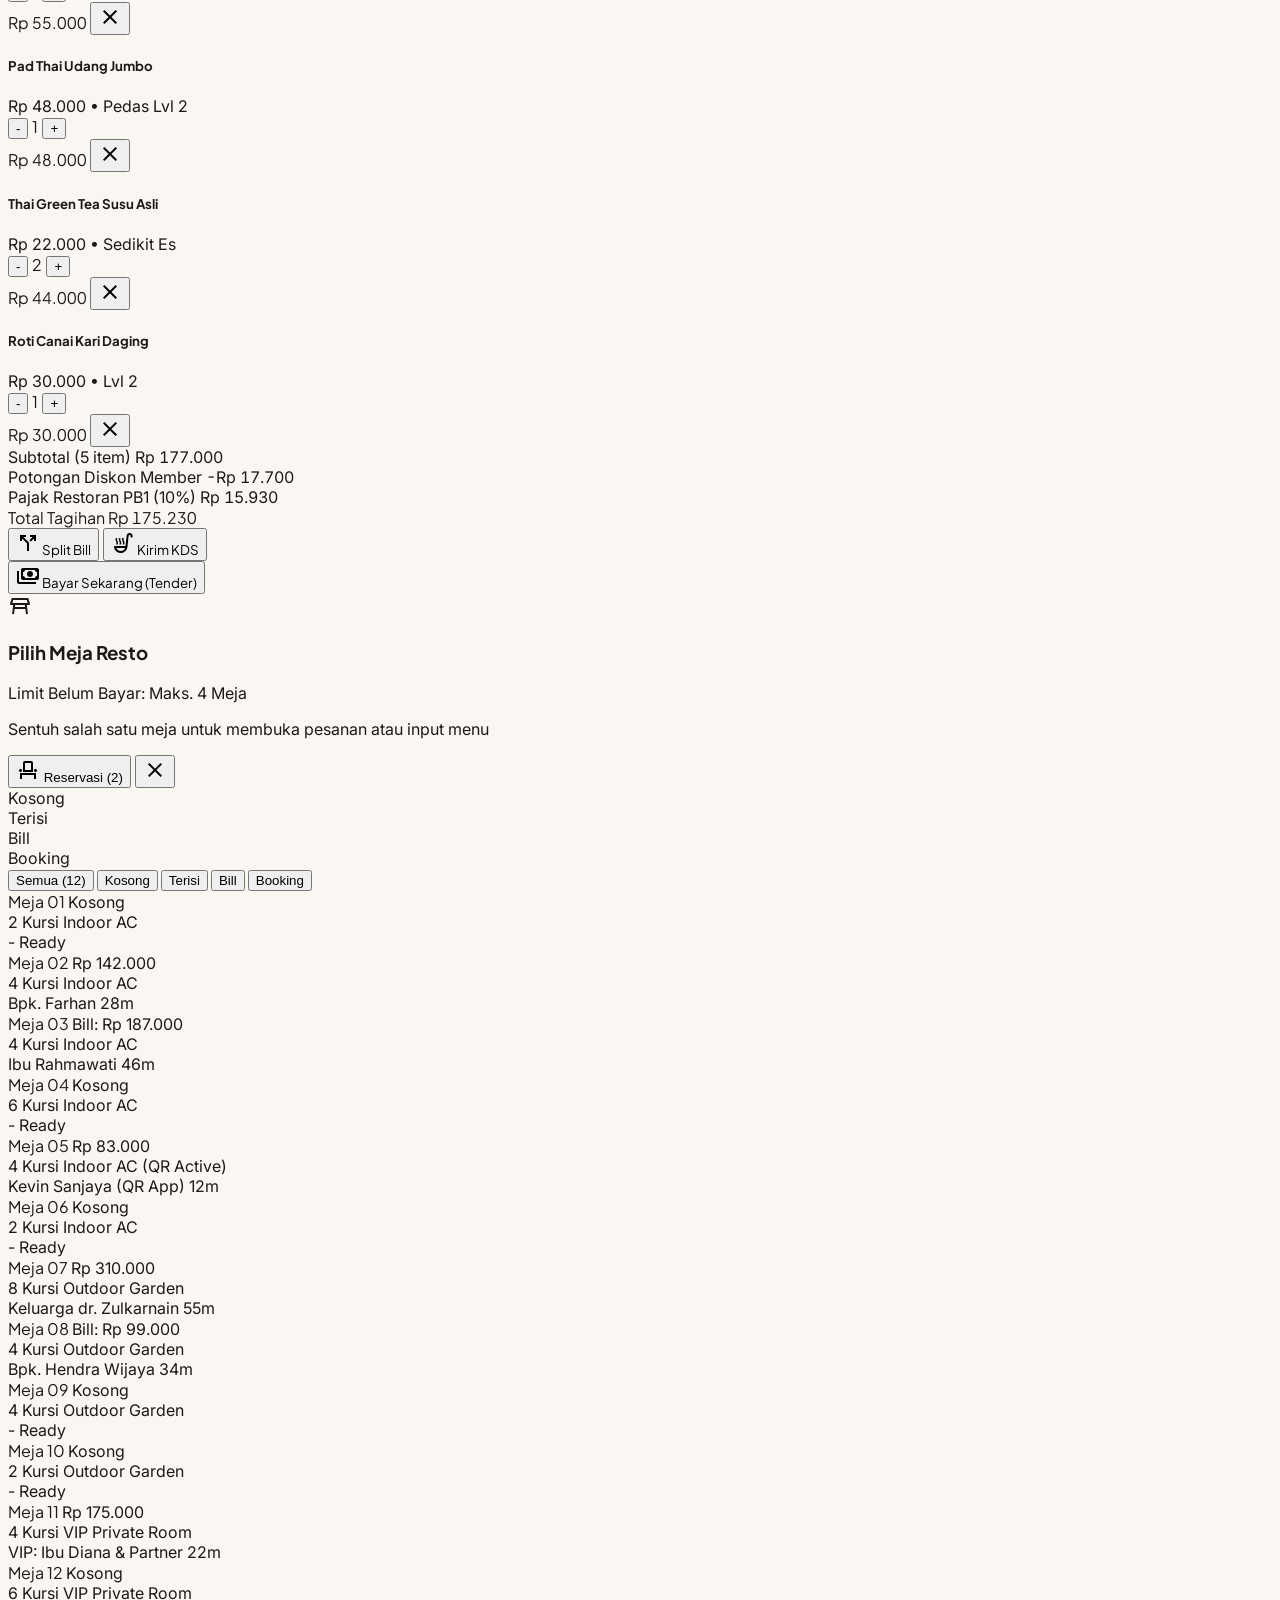
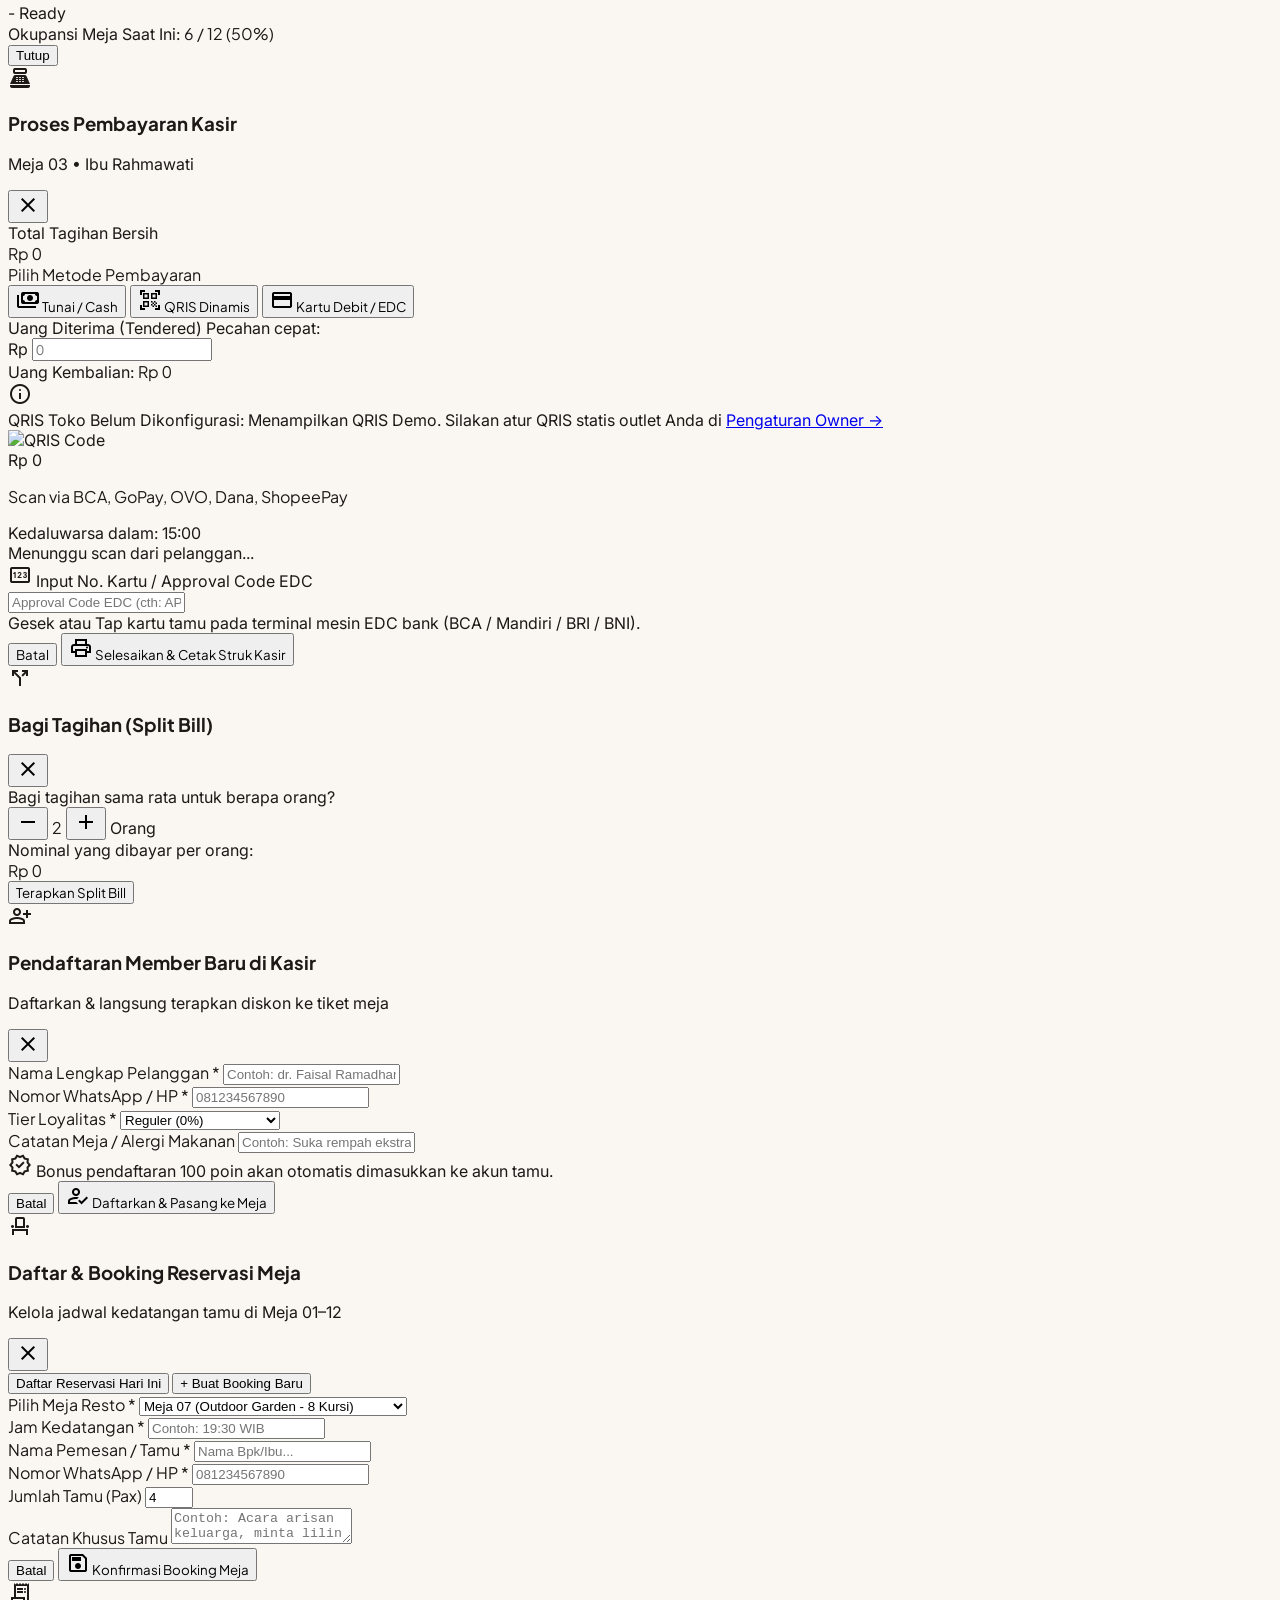
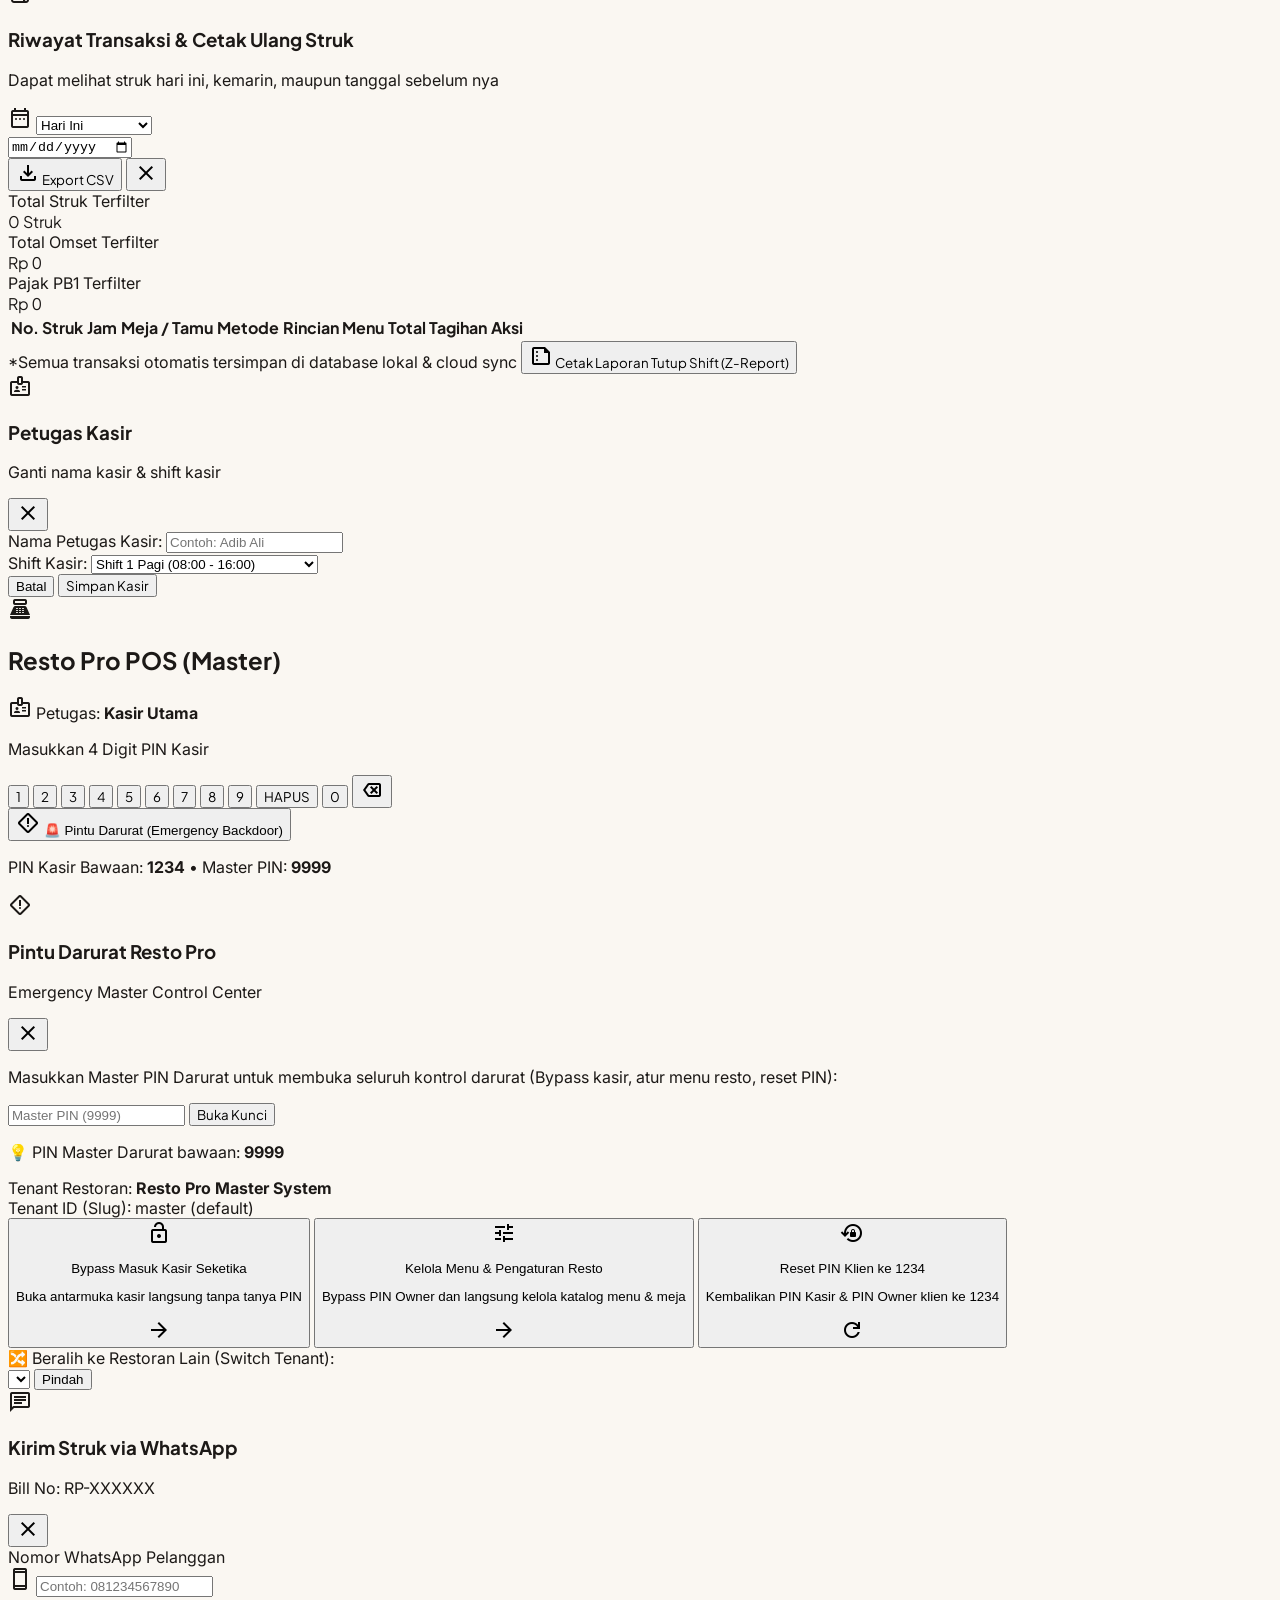
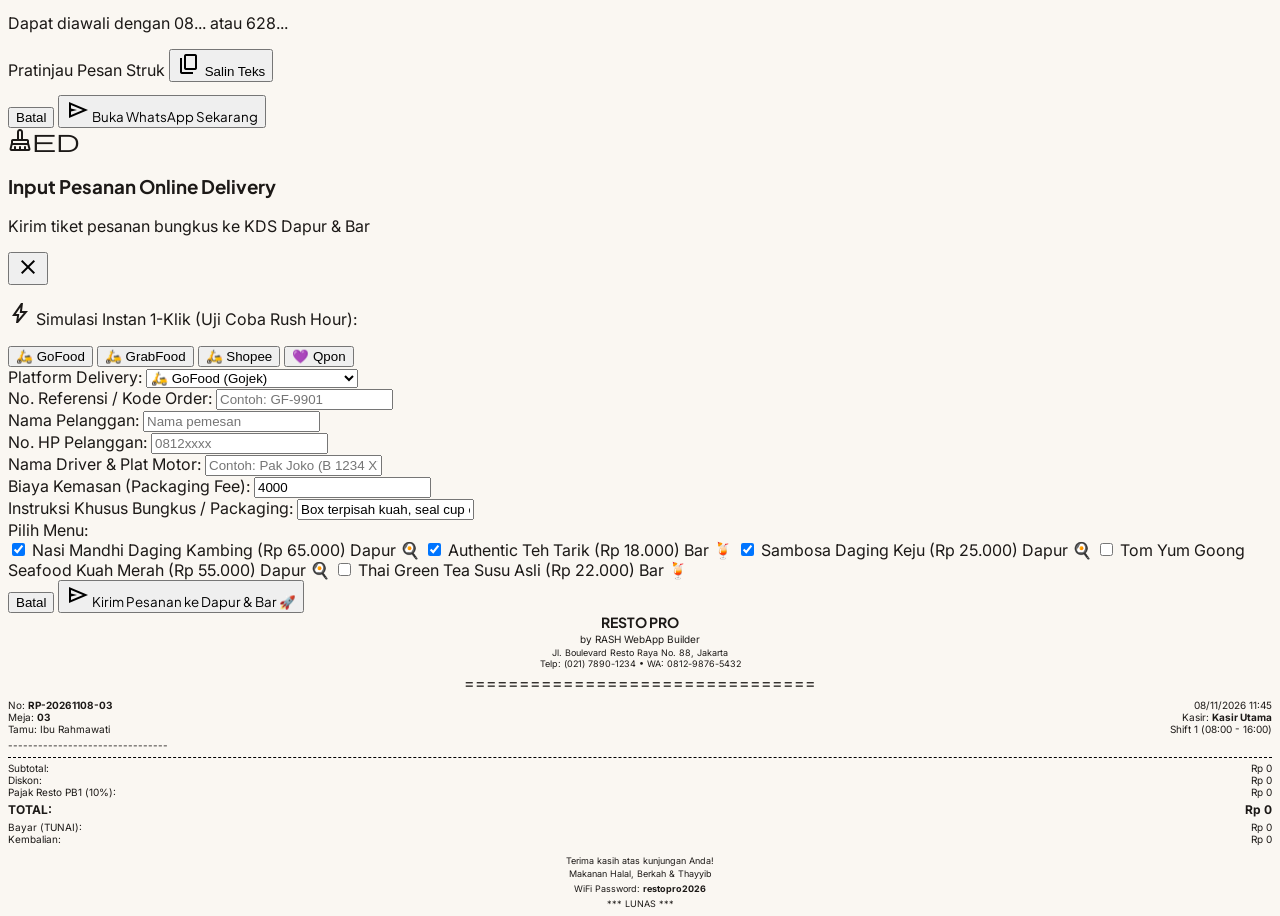
==== commit 2646c247: "security: hide super admin portal shortcuts from public screens" ====
--- a/cashier_pos_register.html
+++ b/cashier_pos_register.html
@@ -1236,15 +1236,6 @@
               </button>
             </div>
           </div>
-
-          <!-- Action 5: Link Super Admin SaaS -->
-          <a href="super_admin_saas.html" target="_blank" class="p-2.5 rounded-xl bg-slate-800/80 hover:bg-slate-700 text-slate-300 border border-slate-700 flex items-center justify-between text-xs transition-all">
-            <span class="flex items-center gap-2">
-              <span class="material-symbols-outlined text-base text-brand-400">admin_panel_settings</span>
-              <span>Buka Super Admin SaaS Portal</span>
-            </span>
-            <span class="material-symbols-outlined text-xs">open_in_new</span>
-          </a>
         </div>
 
       </div>
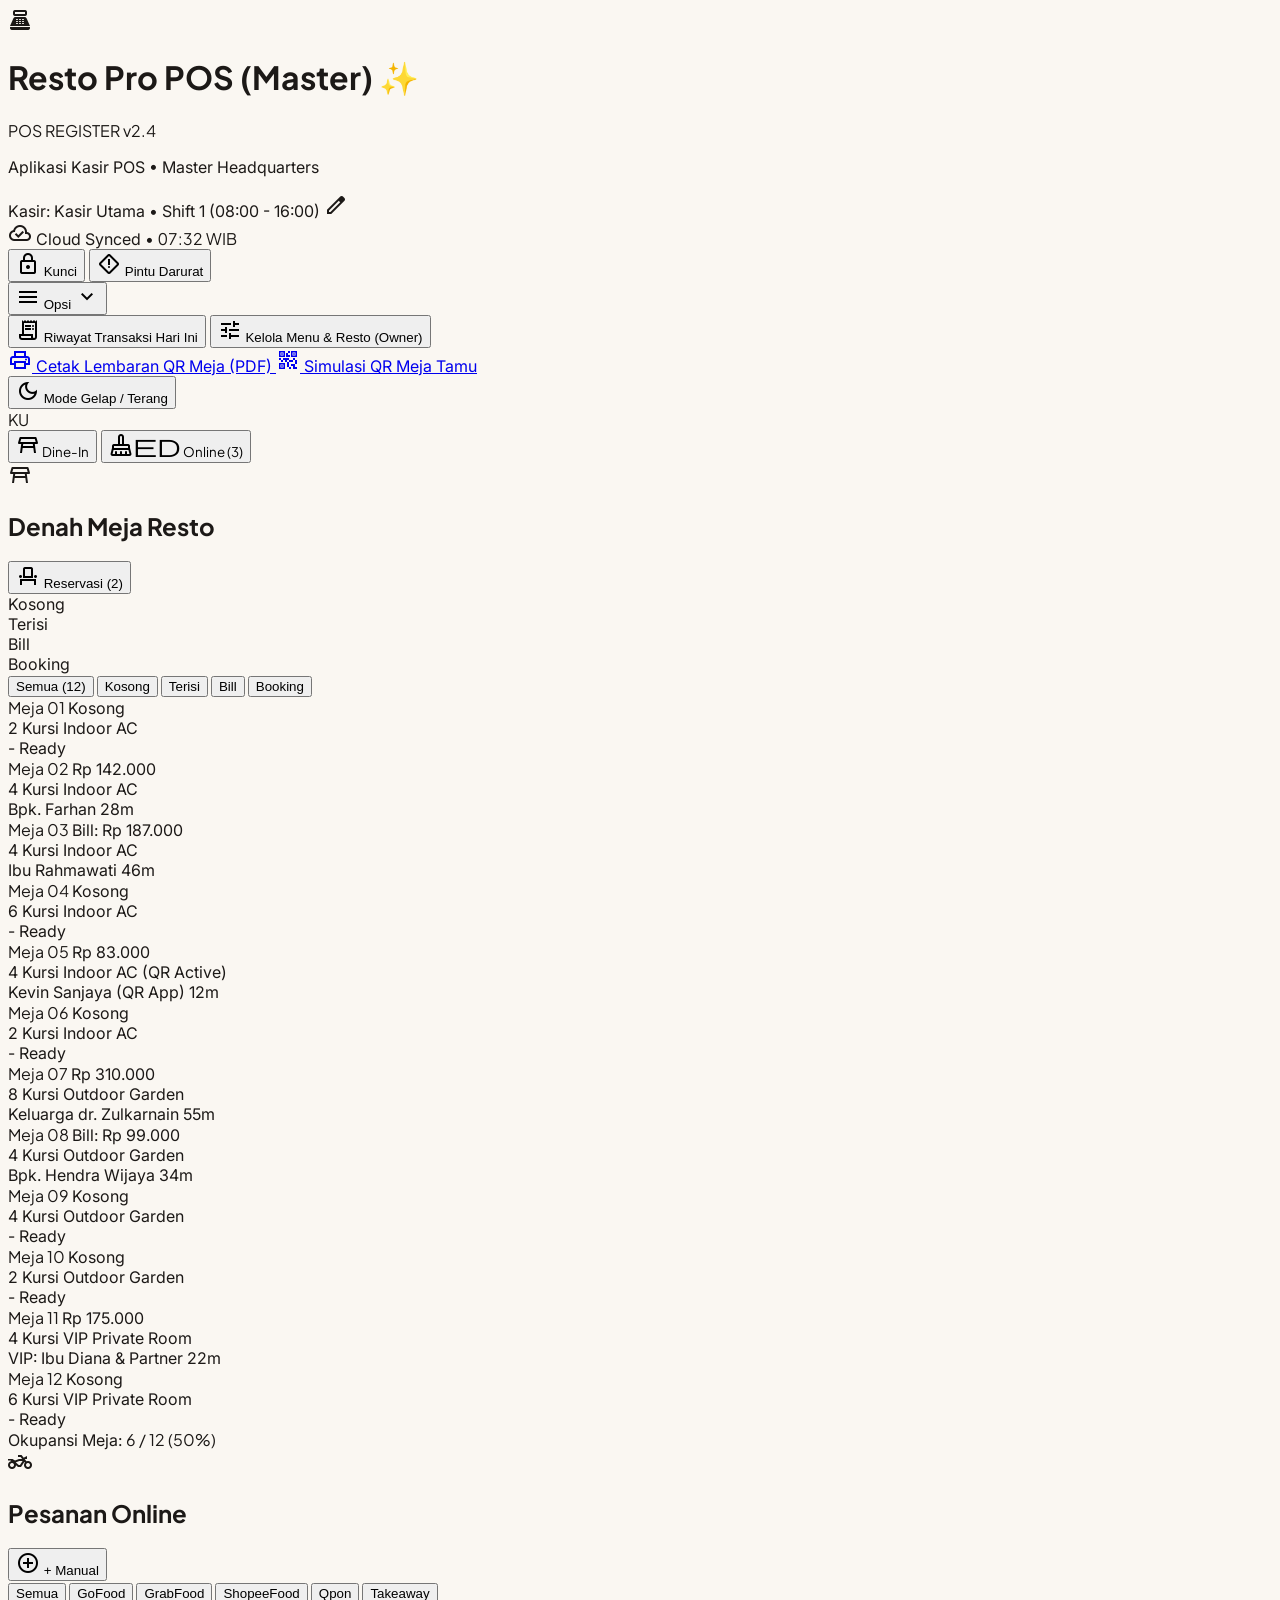
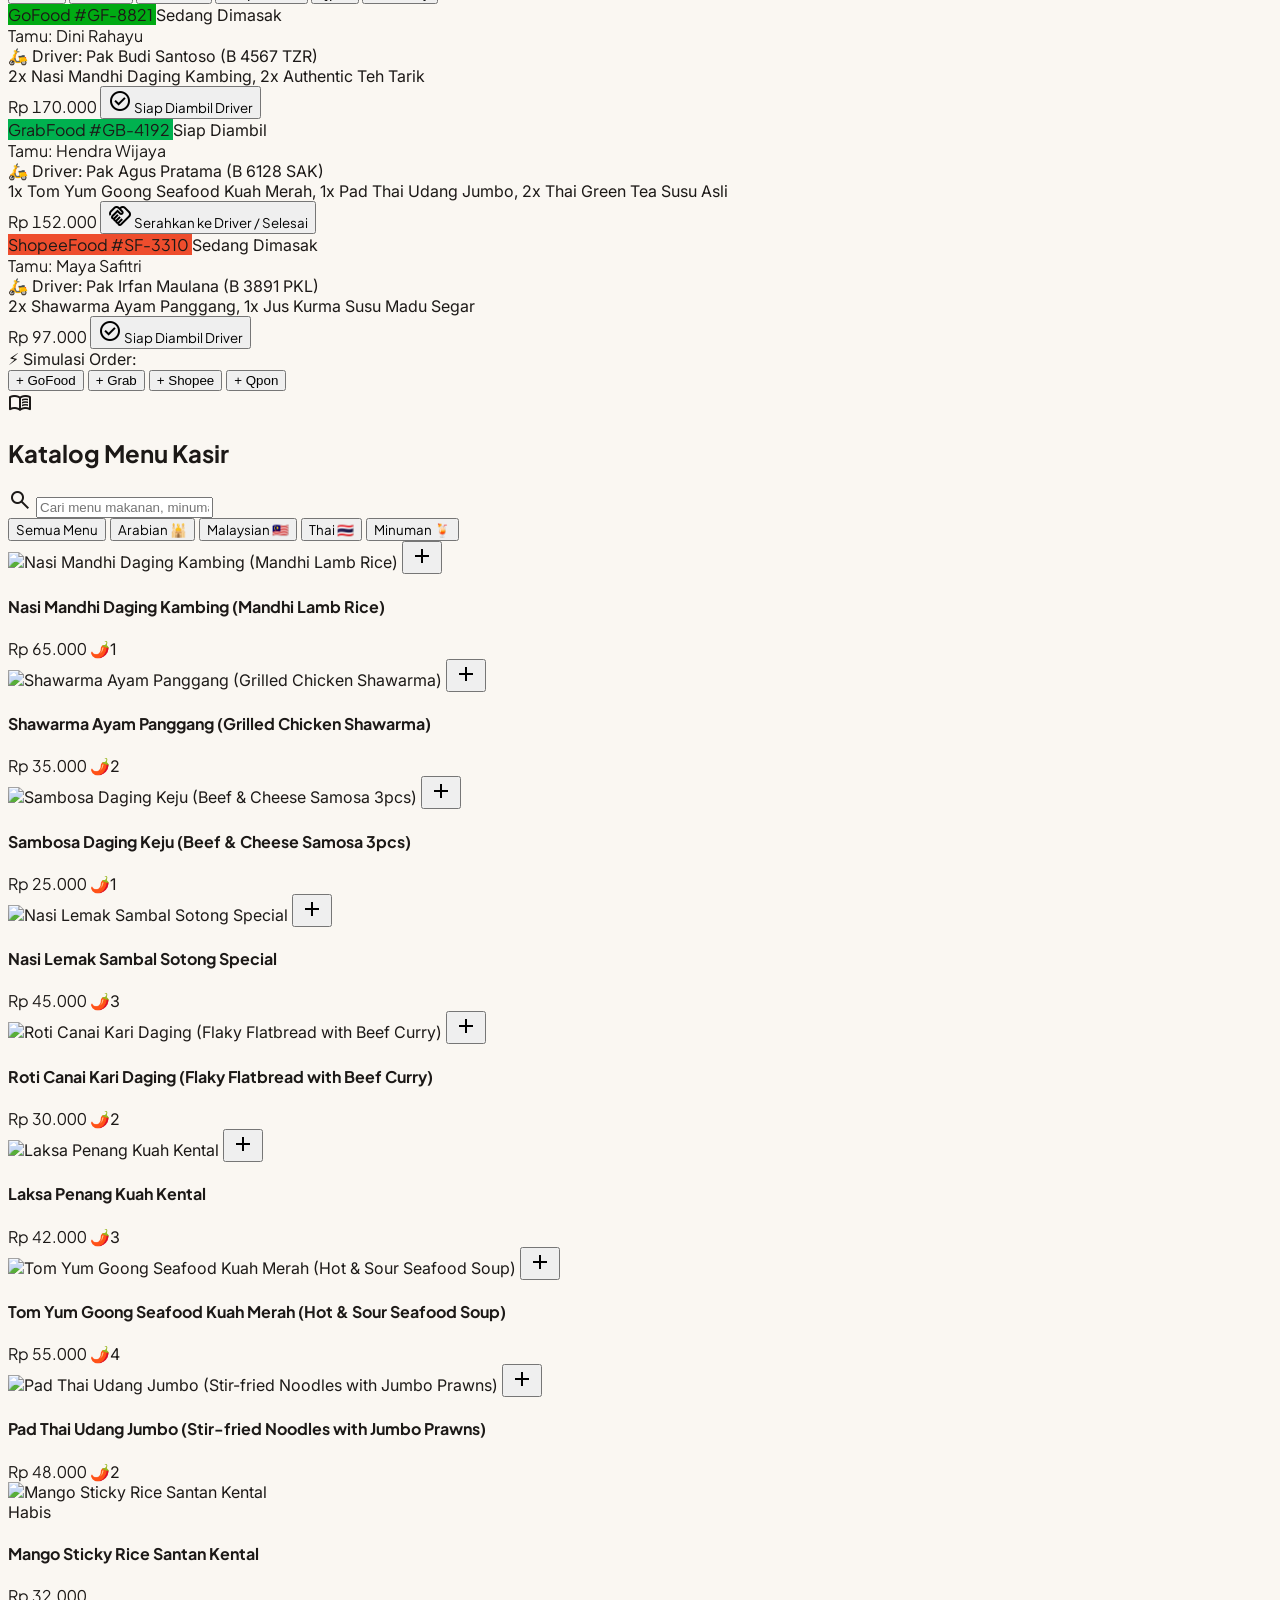
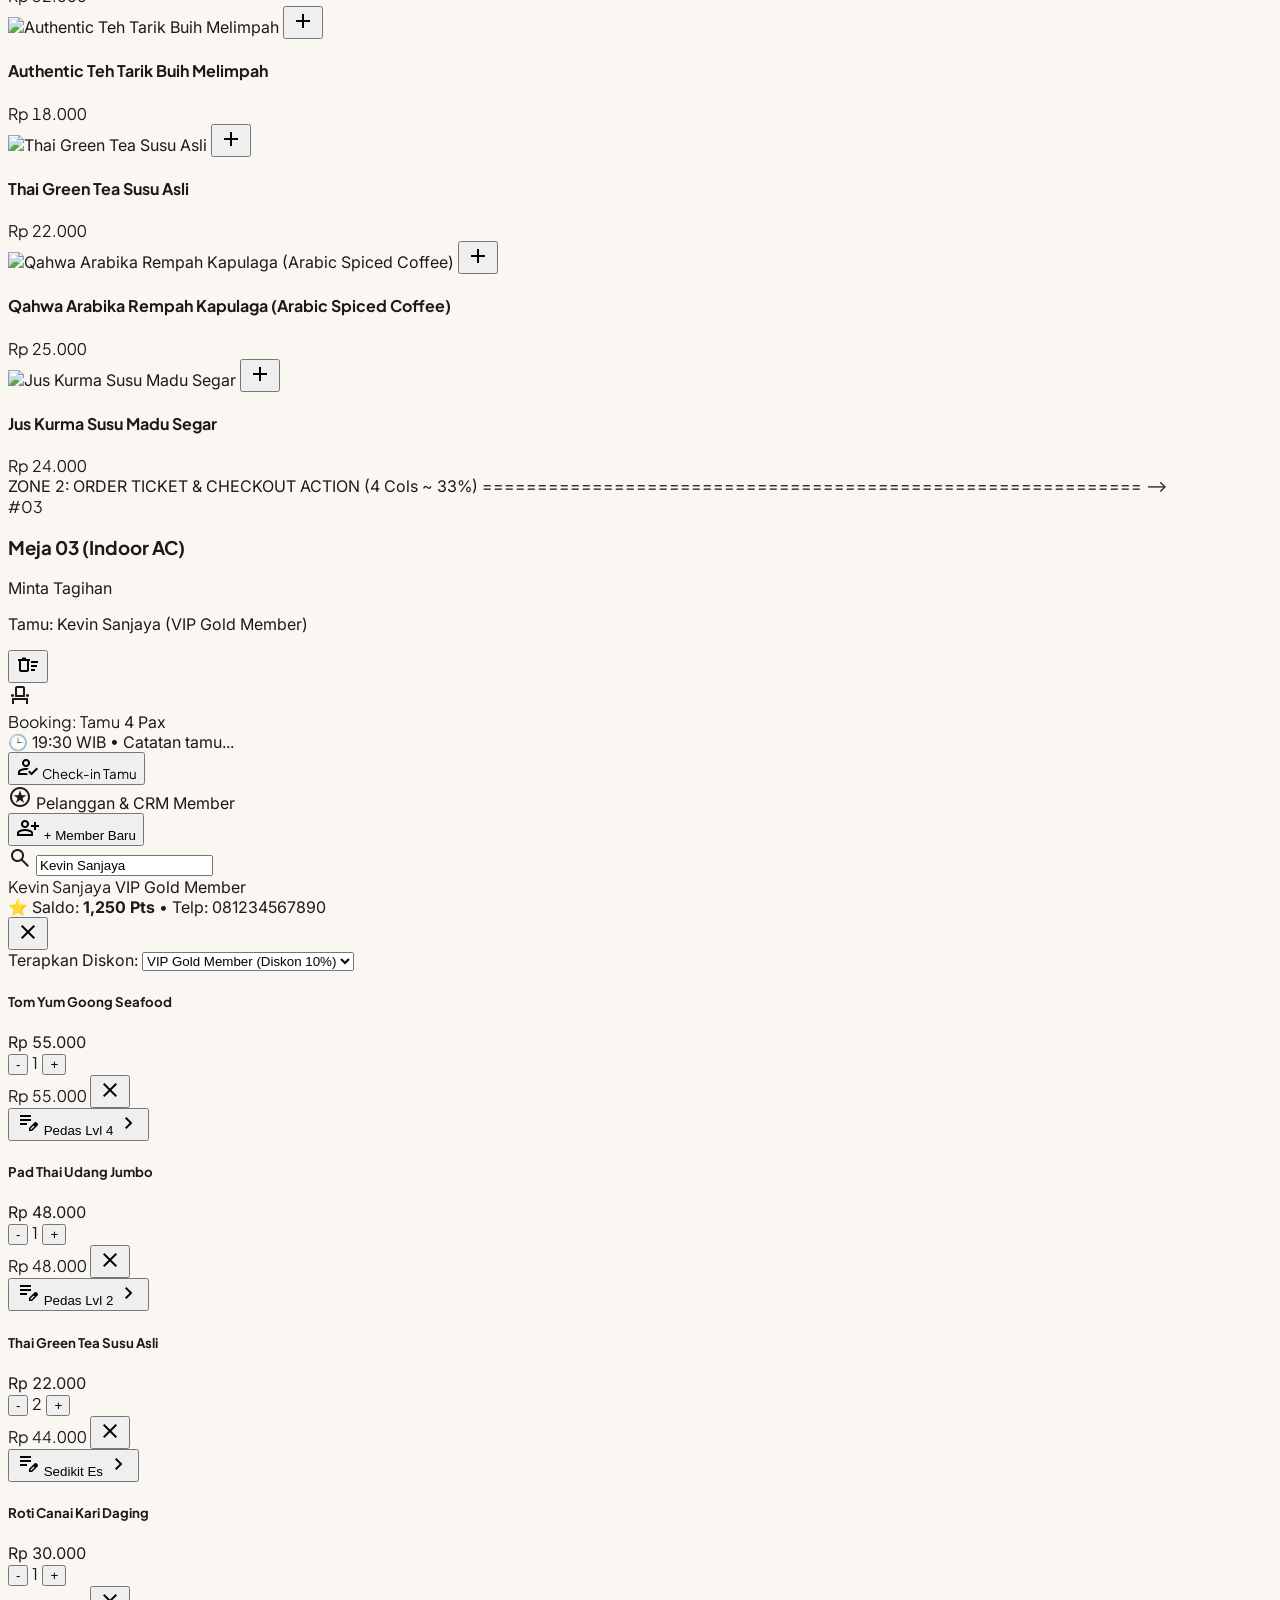
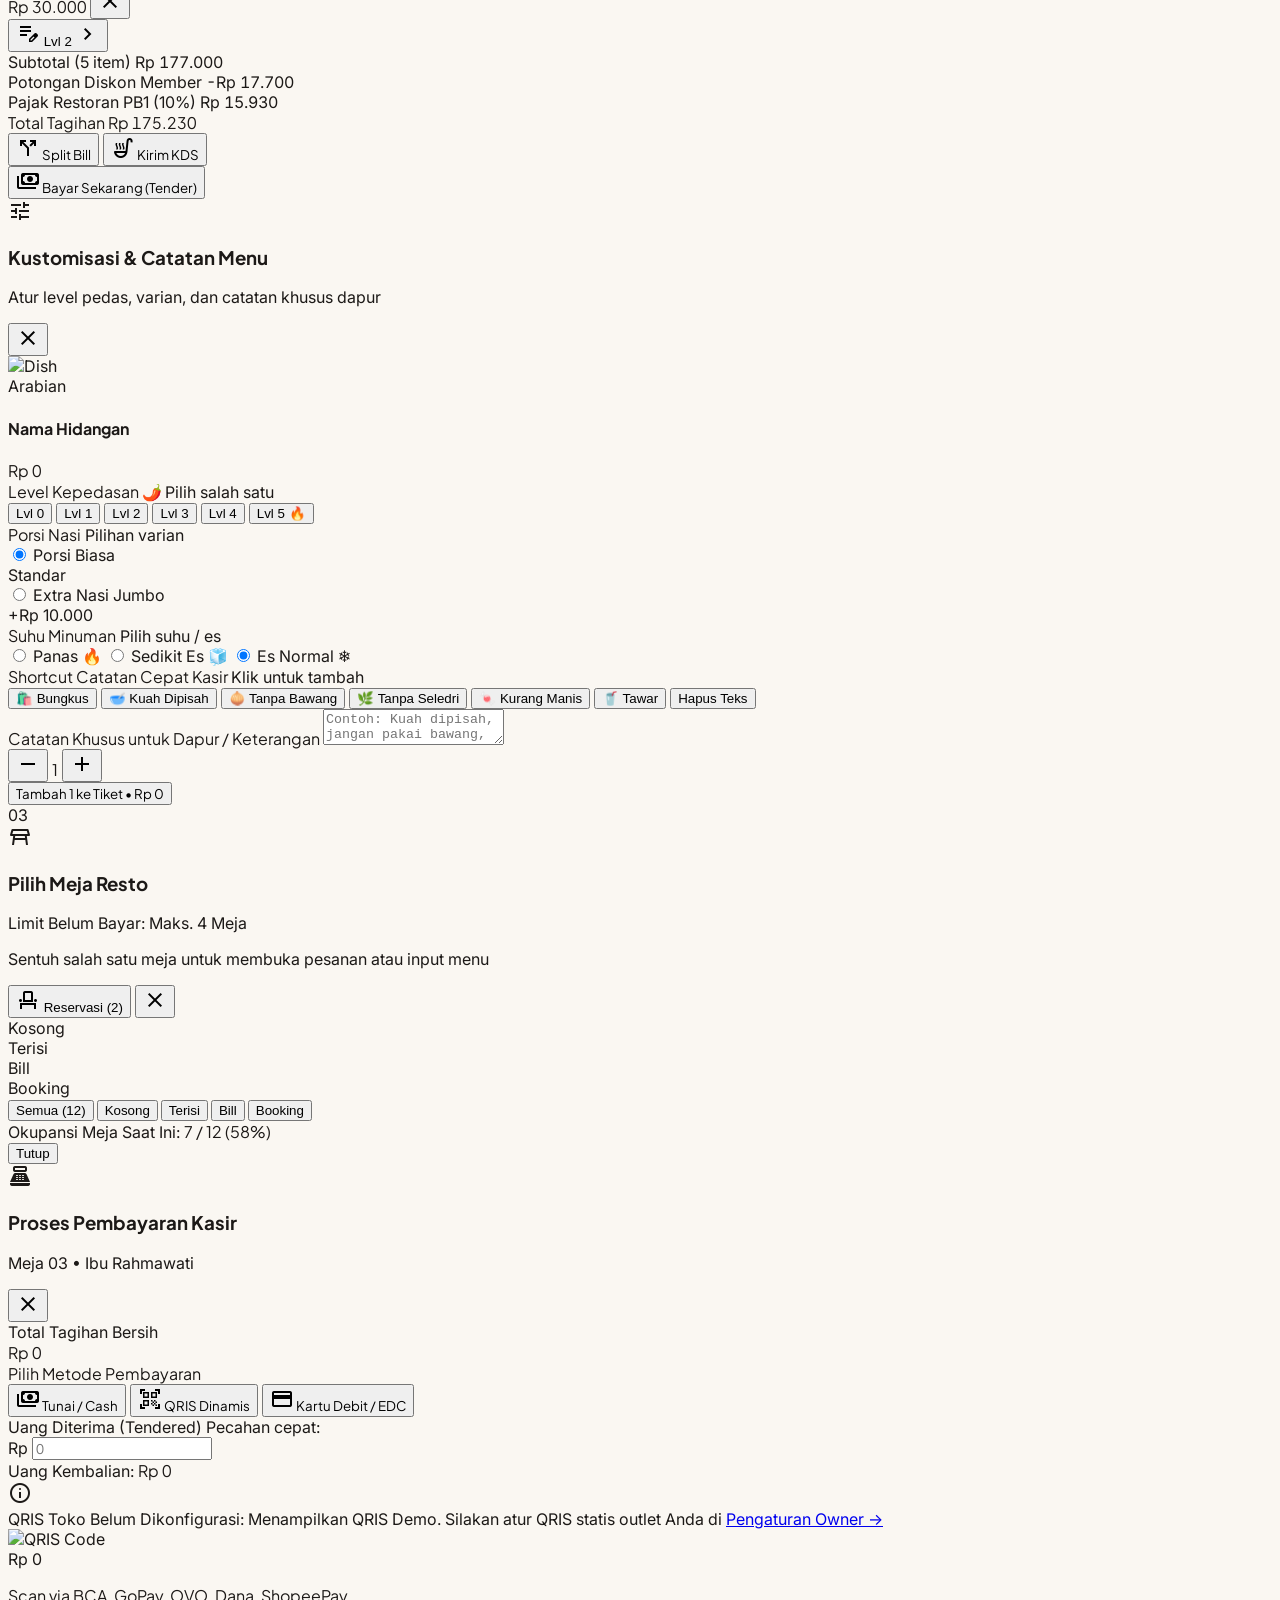
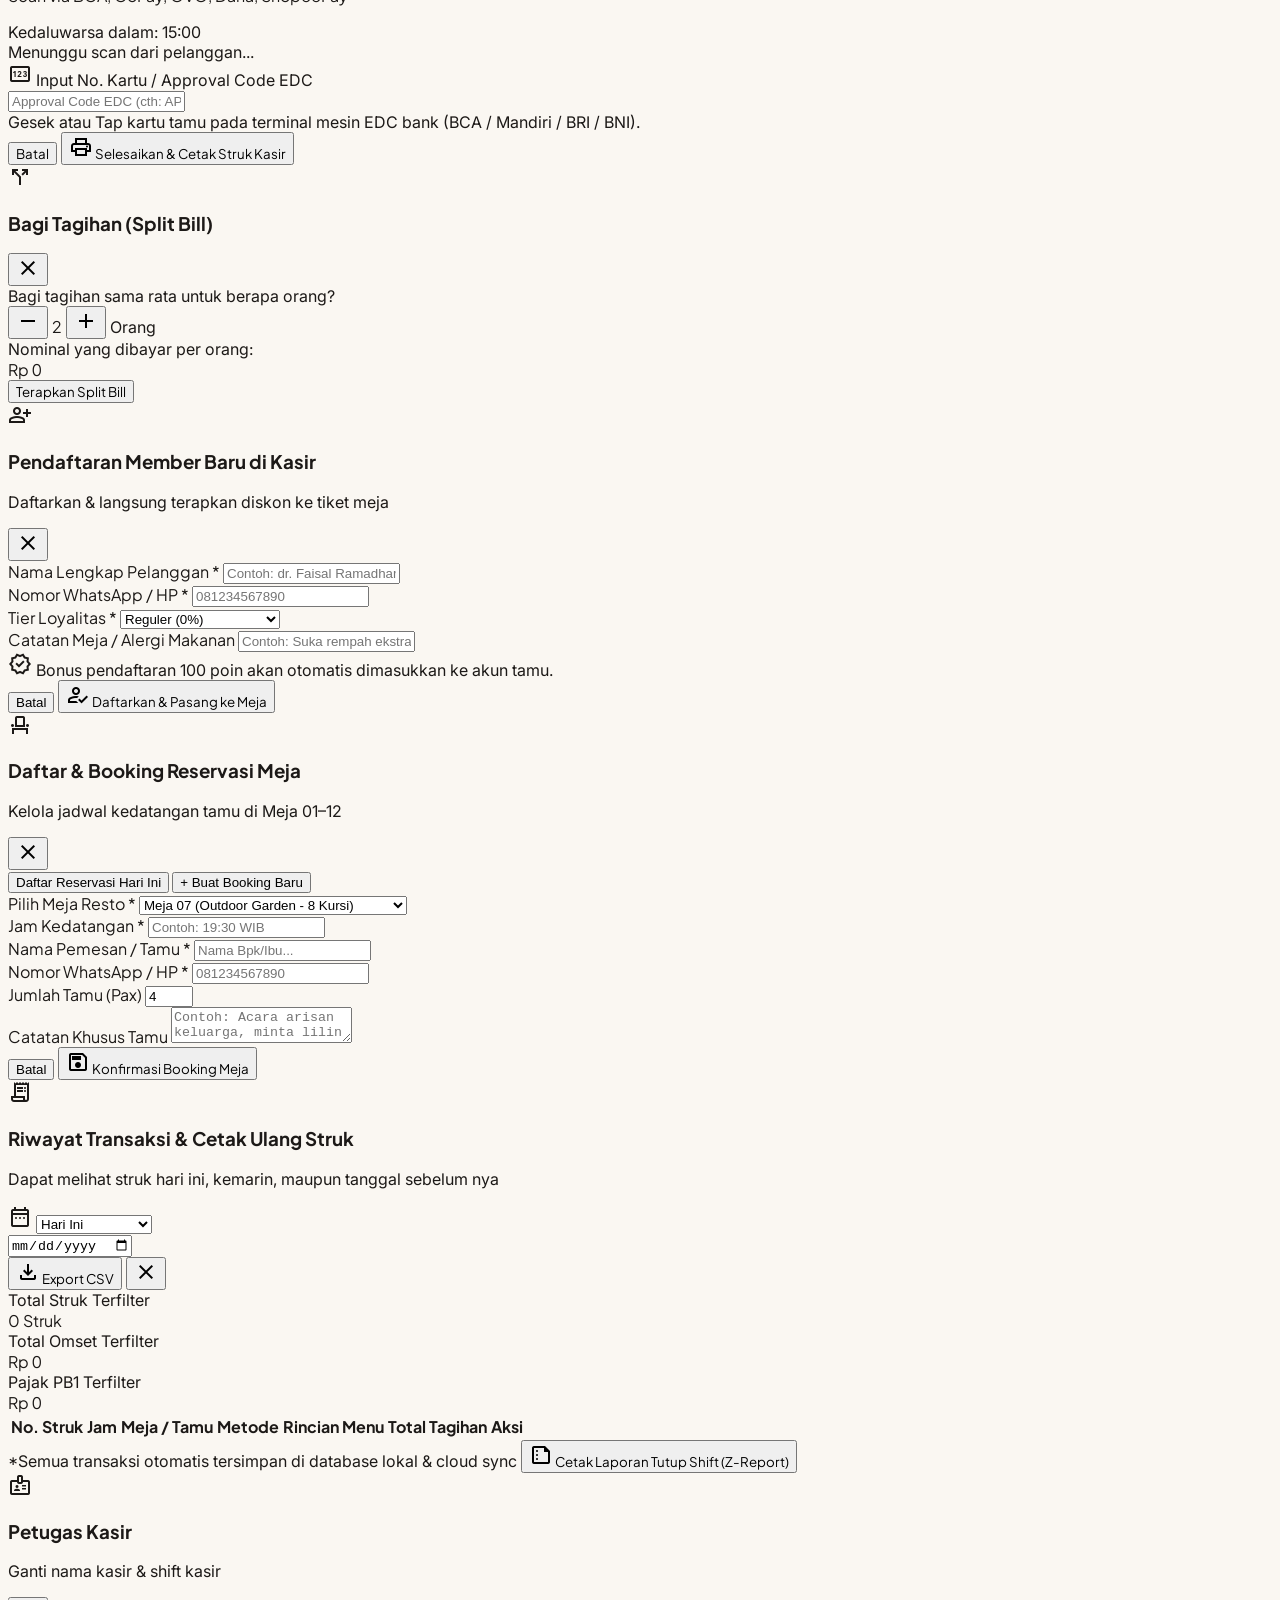
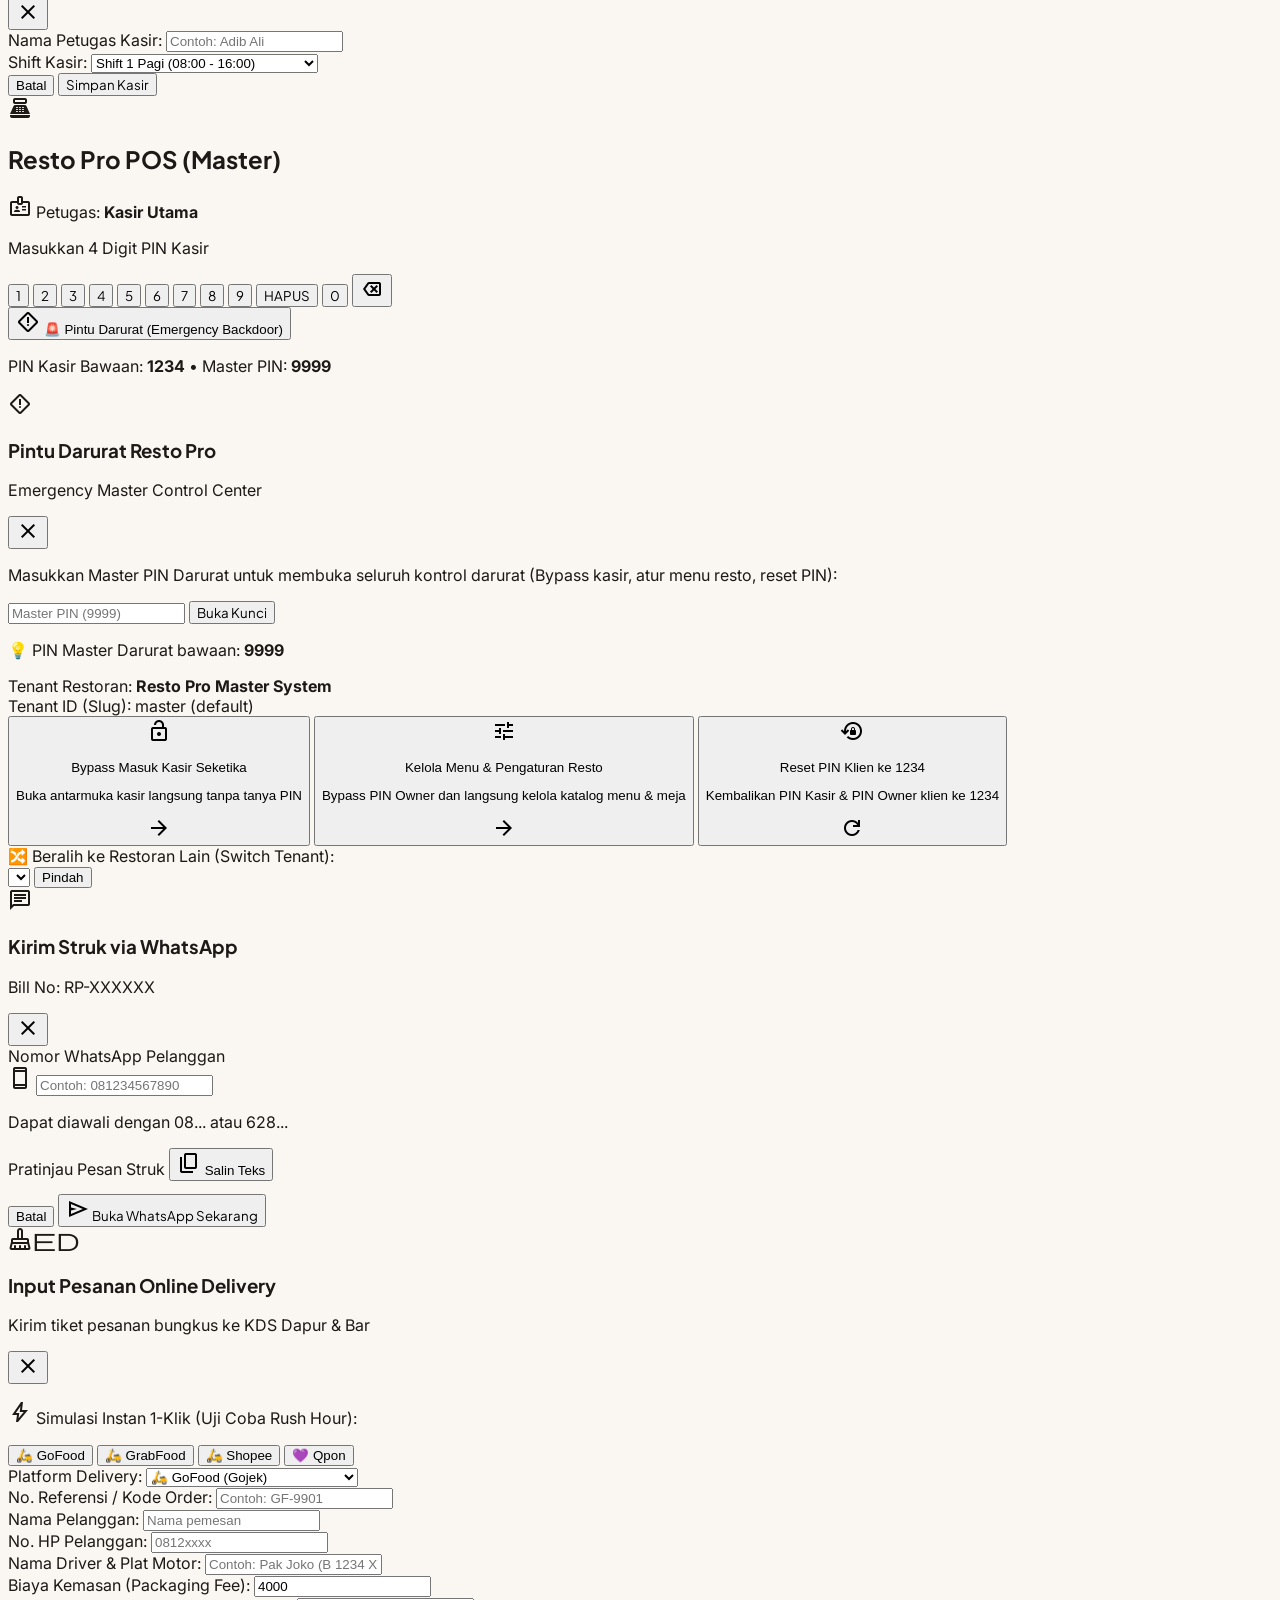
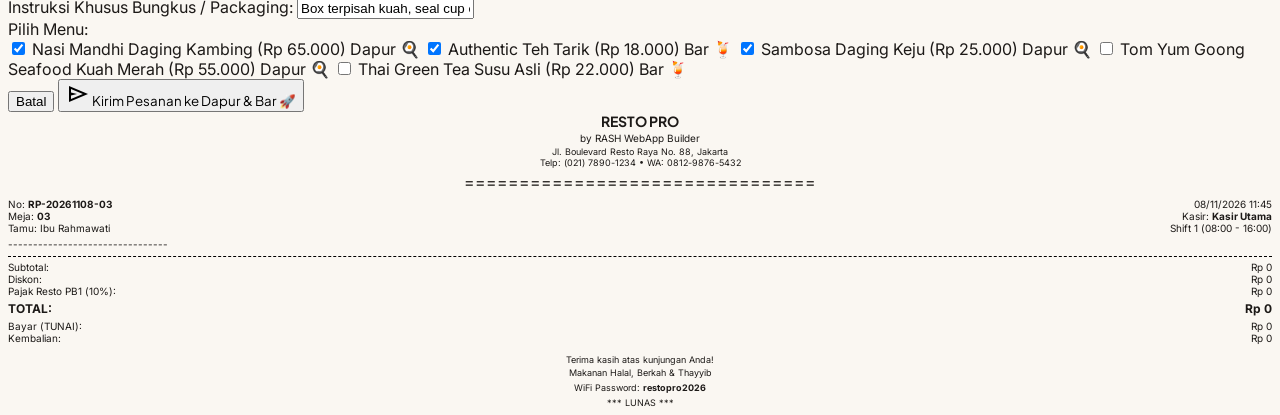
==== commit 08443d0d: "feat(pos): restore 3-column table map layout and add item notes customization modal" ====
--- a/cashier_pos_register.html
+++ b/cashier_pos_register.html
@@ -159,139 +159,175 @@
        MAIN 2-ZONE CLEAN TOUCH INTERFACE (v2.0 LEAN POS)
        ============================================================ -->
   <main class="flex-1 p-3 lg:p-4 grid grid-cols-1 lg:grid-cols-12 gap-3 lg:gap-4 overflow-hidden">
-
     <!-- ============================================================
-         ZONE 1: MENU CATALOG & ORDER ACTION BAR (8 Cols ~ 67%)
+         COLUMN 1: TABLE MAP & FLOOR GRID (3 Cols ~ 25%)
          ============================================================ -->
-    <section class="lg:col-span-8 flex flex-col bg-white dark:bg-[#1E293B] rounded-2xl border border-[#E7DFD5] dark:border-[#334155] shadow-xs p-3.5 overflow-hidden">
+    <section class="lg:col-span-3 flex flex-col bg-white dark:bg-[#1E293B] rounded-2xl border border-[#E7DFD5] dark:border-[#334155] shadow-xs p-3.5 overflow-hidden">
       
-      <!-- Top Action Bar: Quick Table Selector + Dine-in/Online Mode + Search -->
-      <div class="flex flex-wrap items-center justify-between gap-2.5 pb-2.5 border-b border-[#E7DFD5] dark:border-[#334155] shrink-0">
-        
-        <!-- Left: Quick Table Selector Pop-up & Mode Switcher -->
+      <!-- Switcher Mode: Meja Makan Dine-In vs Online Delivery & Takeaway -->
+      <div class="grid grid-cols-2 gap-1 p-1 bg-stone-100 dark:bg-stone-900 rounded-xl mb-2.5 border border-stone-200 dark:border-stone-800 shrink-0">
+        <button id="posTabDineInBtn" onclick="switchPosFloorMode('dinein')" class="touch-btn py-1.5 px-2 rounded-lg text-xs font-heading font-extrabold flex items-center justify-center gap-1.5 bg-white dark:bg-[#1E293B] text-amber-600 dark:text-amber-400 shadow-xs">
+          <span class="material-symbols-outlined text-[16px]">table_restaurant</span>
+          <span>Dine-In</span>
+        </button>
+        <button id="posTabDeliveryBtn" onclick="switchPosFloorMode('delivery')" class="touch-btn py-1.5 px-2 rounded-lg text-xs font-heading font-extrabold flex items-center justify-center gap-1.5 text-stone-500 hover:text-stone-800 dark:hover:text-stone-200">
+          <span class="material-symbols-outlined text-[16px]">moped</span>
+          <span>Online (<span id="activeOnlineOrdersCountBadge">0</span>)</span>
+        </button>
+      </div>
+
+      <!-- PANEL DINE-IN (DENAH MEJA RESTO) -->
+      <div id="posDineInPanel" class="flex flex-col flex-1 overflow-hidden">
+        <!-- Table Grid Header -->
+        <div class="flex items-center justify-between pb-2 border-b border-[#E7DFD5] dark:border-[#334155]">
+          <div class="flex items-center gap-1.5">
+            <span class="material-symbols-outlined text-amber-600 dark:text-amber-400 text-[18px]">table_restaurant</span>
+            <h2 class="font-heading font-bold text-xs text-[#1C1917] dark:text-white">Denah Meja Resto</h2>
+          </div>
+          <button onclick="openCashierReservationModal()" class="touch-btn px-2 py-1 rounded-lg bg-indigo-50 dark:bg-indigo-950/60 border border-indigo-200 dark:border-indigo-800 text-indigo-700 dark:text-indigo-300 font-bold text-[10px] flex items-center gap-1 hover:bg-indigo-100 transition-colors" title="Lihat & Buat Reservasi Meja">
+            <span class="material-symbols-outlined text-[13px]">event_seat</span>
+            <span>Reservasi (<span id="activeReservationBadge">0</span>)</span>
+          </button>
+        </div>
+
+        <!-- Status Indicator Legend (Kosong, Terisi, Bill, Booking) -->
+        <div class="grid grid-cols-4 gap-1 py-1.5 text-[9px] font-semibold text-center border-b border-[#E7DFD5] dark:border-[#334155] mb-2">
+          <div class="p-1 rounded bg-emerald-50 dark:bg-emerald-950/40 text-emerald-700 dark:text-emerald-300 flex items-center justify-center gap-0.5 border border-emerald-200 dark:border-emerald-800/40">
+            <span class="w-1.5 h-1.5 rounded-full bg-emerald-500"></span> Kosong
+          </div>
+          <div class="p-1 rounded bg-red-50 dark:bg-red-950/40 text-red-700 dark:text-red-300 flex items-center justify-center gap-0.5 border border-red-200 dark:border-red-800/40">
+            <span class="w-1.5 h-1.5 rounded-full bg-red-500"></span> Terisi
+          </div>
+          <div class="p-1 rounded bg-amber-50 dark:bg-amber-950/40 text-amber-800 dark:text-amber-300 flex items-center justify-center gap-0.5 border border-amber-200 dark:border-amber-800/40">
+            <span class="w-1.5 h-1.5 rounded-full bg-amber-500"></span> Bill
+          </div>
+          <div class="p-1 rounded bg-indigo-50 dark:bg-indigo-950/40 text-indigo-800 dark:text-indigo-300 flex items-center justify-center gap-0.5 border border-indigo-200 dark:border-indigo-800/40">
+            <span class="w-1.5 h-1.5 rounded-full bg-indigo-500"></span> Booking
+          </div>
+        </div>
+
+        <!-- Table Filter Pills -->
+        <div class="flex items-center gap-1 overflow-x-auto pb-1 mb-1.5 text-[10px] font-heading font-bold" id="tableFilterPills">
+          <button id="tableFilterAllBtn" onclick="filterTableGrid('all')" class="table-pill px-2 py-0.5 rounded-lg bg-amber-500 text-[#0F172A]">Semua</button>
+          <button onclick="filterTableGrid('available')" class="table-pill px-2 py-0.5 rounded-lg bg-stone-100 dark:bg-stone-800 text-stone-600 dark:text-stone-300">Kosong</button>
+          <button onclick="filterTableGrid('occupied')" class="table-pill px-2 py-0.5 rounded-lg bg-stone-100 dark:bg-stone-800 text-stone-600 dark:text-stone-300">Terisi</button>
+          <button onclick="filterTableGrid('bill_requested')" class="table-pill px-2 py-0.5 rounded-lg bg-stone-100 dark:bg-stone-800 text-stone-600 dark:text-stone-300">Bill</button>
+          <button onclick="filterTableGrid('reserved')" class="table-pill px-2 py-0.5 rounded-lg bg-stone-100 dark:bg-stone-800 text-stone-600 dark:text-stone-300">Booking</button>
+        </div>
+
+        <!-- Interactive Tables Grid (Scrollable) -->
+        <div id="tablesGridContainer" class="grid grid-cols-2 gap-2 overflow-y-auto flex-1 pr-1">
+          <!-- Tables populated by JS -->
+        </div>
+
+        <!-- Quick Floor KPI Summary -->
+        <div class="mt-2 pt-2 border-t border-[#E7DFD5] dark:border-[#334155] flex items-center justify-between text-xs text-[#78716C] dark:text-[#94A3B8]">
+          <span>Okupansi Meja:</span>
+          <span id="occupancyRateDisplay" class="font-heading font-bold text-amber-600 dark:text-amber-400">
+            -
+          </span>
+        </div>
+      </div>
+
+      <!-- PANEL ONLINE DELIVERY & TAKEAWAY -->
+      <div id="posDeliveryPanel" class="hidden flex-col flex-1 overflow-hidden">
+        <!-- Actions & Header -->
+        <div class="flex items-center justify-between pb-2 border-b border-[#E7DFD5] dark:border-[#334155] shrink-0">
+          <div class="flex items-center gap-1.5">
+            <span class="material-symbols-outlined text-emerald-600 dark:text-emerald-400 text-[18px]">two_wheeler</span>
+            <h2 class="font-heading font-bold text-xs text-[#1C1917] dark:text-white">Pesanan Online</h2>
+          </div>
+          <button onclick="openOnlineDeliveryModal()" class="touch-btn px-2 py-1 rounded-lg bg-emerald-600 hover:bg-emerald-700 text-white font-bold text-[10px] flex items-center gap-1 transition-colors">
+            <span class="material-symbols-outlined text-[13px]">add_circle</span>
+            <span>+ Manual</span>
+          </button>
+        </div>
+
+        <!-- Platform Filter Pills -->
+        <div class="flex items-center gap-1 overflow-x-auto py-1.5 mb-1 text-[10px] font-heading font-bold" id="deliveryFilterPills">
+          <button onclick="filterDeliveryOrders('all')" class="delivery-pill px-2 py-0.5 rounded-lg bg-emerald-600 text-white font-bold">Semua</button>
+          <button onclick="filterDeliveryOrders('gofood')" class="delivery-pill px-2 py-0.5 rounded-lg bg-stone-100 dark:bg-stone-800 text-stone-600 dark:text-stone-300 font-bold">GoFood</button>
+          <button onclick="filterDeliveryOrders('grabfood')" class="delivery-pill px-2 py-0.5 rounded-lg bg-stone-100 dark:bg-stone-800 text-stone-600 dark:text-stone-300 font-bold">GrabFood</button>
+          <button onclick="filterDeliveryOrders('shopeefood')" class="delivery-pill px-2 py-0.5 rounded-lg bg-stone-100 dark:bg-stone-800 text-stone-600 dark:text-stone-300 font-bold">ShopeeFood</button>
+          <button onclick="filterDeliveryOrders('qpon')" class="delivery-pill px-2 py-0.5 rounded-lg bg-stone-100 dark:bg-stone-800 text-stone-600 dark:text-stone-300 font-bold">Qpon</button>
+          <button onclick="filterDeliveryOrders('takeaway')" class="delivery-pill px-2 py-0.5 rounded-lg bg-stone-100 dark:bg-stone-800 text-stone-600 dark:text-stone-300 font-bold">Takeaway</button>
+        </div>
+
+        <!-- Online Delivery Cards List (Scrollable) -->
+        <div id="onlineOrdersContainer" class="flex flex-col gap-2 overflow-y-auto flex-1 pr-1 py-1">
+          <!-- Populated by JS -->
+        </div>
+
+        <!-- Simulation Helper Button Bar -->
+        <div class="mt-2 pt-2 border-t border-[#E7DFD5] dark:border-[#334155] flex flex-col gap-1.5 shrink-0">
+          <div class="text-[10px] font-bold text-stone-500 uppercase tracking-wider flex items-center justify-between">
+            <span>⚡ Simulasi Order:</span>
+          </div>
+          <div class="grid grid-cols-4 gap-1.5">
+            <button onclick="triggerQuickOnlineOrder('gofood')" class="touch-btn py-1 px-1 rounded-lg bg-[#00AA13]/15 hover:bg-[#00AA13]/30 text-[#00AA13] dark:text-emerald-400 font-extrabold text-[10px] border border-[#00AA13]/30 flex items-center justify-center gap-0.5">
+              <span>+ GoFood</span>
+            </button>
+            <button onclick="triggerQuickOnlineOrder('grabfood')" class="touch-btn py-1 px-1 rounded-lg bg-[#00B14F]/15 hover:bg-[#00B14F]/30 text-[#00B14F] dark:text-emerald-400 font-extrabold text-[10px] border border-[#00B14F]/30 flex items-center justify-center gap-0.5">
+              <span>+ Grab</span>
+            </button>
+            <button onclick="triggerQuickOnlineOrder('shopeefood')" class="touch-btn py-1 px-1 rounded-lg bg-[#EE4D2D]/15 hover:bg-[#EE4D2D]/30 text-[#EE4D2D] dark:text-orange-400 font-extrabold text-[10px] border border-[#EE4D2D]/30 flex items-center justify-center gap-0.5">
+              <span>+ Shopee</span>
+            </button>
+            <button onclick="triggerQuickOnlineOrder('qpon')" class="touch-btn py-1 px-1 rounded-lg bg-[#8B5CF6]/15 hover:bg-[#8B5CF6]/30 text-[#8B5CF6] dark:text-purple-400 font-extrabold text-[10px] border border-[#8B5CF6]/30 flex items-center justify-center gap-0.5">
+              <span>+ Qpon</span>
+            </button>
+          </div>
+        </div>
+      </div>
+
+    </section>
+    <!-- ============================================================
+         COLUMN 2: QUICK-TOUCH MENU CATALOG (5 Cols ~ 42%)
+         ============================================================ -->
+    <section class="lg:col-span-5 flex flex-col bg-white dark:bg-[#1E293B] rounded-2xl border border-[#E7DFD5] dark:border-[#334155] shadow-xs p-3.5 overflow-hidden">
+      
+      <!-- Top Action Bar: Search Bar Menu -->
+      <div class="flex items-center justify-between gap-2.5 pb-2.5 border-b border-[#E7DFD5] dark:border-[#334155] shrink-0">
         <div class="flex items-center gap-2">
-          <!-- Pop-up Table Selector Button -->
-          <button onclick="openTablePickerModal()" class="touch-btn group flex items-center gap-2 px-3 py-1.5 rounded-xl bg-amber-500/10 hover:bg-amber-500/20 border border-amber-500/30 text-amber-900 dark:text-amber-300 transition-all text-left shadow-2xs" title="Buka Denah Meja untuk Memilih atau Mengubah Meja">
-            <div class="w-8 h-8 rounded-lg bg-amber-500 text-[#0F172A] font-heading font-black text-xs flex items-center justify-center shadow-xs">
-              #<span id="activeSelectorTableNum">03</span>
-            </div>
-            <div>
-              <div class="flex items-center gap-1 font-heading font-bold text-xs leading-none text-stone-900 dark:text-white">
-                <span id="activeSelectorTableName">Meja 03 (Indoor)</span>
-                <span class="material-symbols-outlined text-[16px] text-amber-600 dark:text-amber-400 group-hover:translate-y-0.5 transition-transform">expand_more</span>
-              </div>
-              <p id="activeSelectorTableSub" class="text-[10px] text-stone-500 dark:text-stone-400 mt-0.5 truncate max-w-[140px] sm:max-w-[200px]">Minta Tagihan • Ganti Meja</p>
-            </div>
-          </button>
-
-          <!-- Floor Mode Switcher (Meja Makan vs Online Delivery) -->
-          <div class="flex items-center bg-stone-100 dark:bg-stone-900 p-1 rounded-xl border border-stone-200 dark:border-stone-800">
-            <button id="posTabDineInBtn" onclick="switchPosFloorMode('dinein')" class="touch-btn py-1.5 px-2.5 rounded-lg text-xs font-heading font-extrabold flex items-center gap-1.5 bg-white dark:bg-[#1E293B] text-amber-600 dark:text-amber-400 shadow-xs">
-              <span class="material-symbols-outlined text-[16px]">restaurant</span>
-              <span>Dine-In</span>
-            </button>
-            <button id="posTabDeliveryBtn" onclick="switchPosFloorMode('delivery')" class="touch-btn py-1.5 px-2.5 rounded-lg text-xs font-heading font-extrabold flex items-center gap-1.5 text-stone-500 hover:text-stone-800 dark:hover:text-stone-200">
-              <span class="material-symbols-outlined text-[16px]">moped</span>
-              <span>Online (<span id="activeOnlineOrdersCountBadge">0</span>)</span>
-            </button>
-          </div>
-        </div>
-
-        <!-- Right: Search Bar Menu -->
-        <div class="relative flex-1 min-w-[180px] max-w-xs">
+          <span class="material-symbols-outlined text-amber-600 dark:text-amber-400 text-[20px]">menu_book</span>
+          <h2 class="font-heading font-bold text-sm text-[#1C1917] dark:text-white">Katalog Menu Kasir</h2>
+        </div>
+        <div class="relative flex-1 max-w-xs">
           <span class="material-symbols-outlined absolute left-3 top-1/2 -translate-y-1/2 text-stone-400 text-[18px]">search</span>
           <input 
             id="posMenuSearch" 
             type="text" 
             oninput="handlePosSearch(this.value)"
-            placeholder="Cari menu Arab, Malaysia, Thai..." 
-            class="w-full h-9 pl-9 pr-3 rounded-xl bg-[#FAF7F2] dark:bg-[#0F172A] border border-[#E7DFD5] dark:border-[#334155] text-xs text-[#1C1917] dark:text-white focus:outline-none focus:ring-2 focus:ring-amber-500"
+            placeholder="Cari menu makanan, minuman..." 
+            class="w-full h-8 pl-8 pr-3 rounded-xl bg-[#FAF7F2] dark:bg-[#0F172A] border border-[#E7DFD5] dark:border-[#334155] text-xs text-[#1C1917] dark:text-white focus:outline-none focus:ring-2 focus:ring-amber-500"
           />
         </div>
-
-      </div>
-
-      <!-- PANEL DINE-IN (KATALOG MENU LEGA) -->
-      <div id="posDineInPanel" class="flex flex-col flex-1 overflow-hidden pt-2">
-        <!-- Category Tabs -->
-        <div class="flex items-center gap-1.5 overflow-x-auto no-scrollbar pb-2 shrink-0">
-          <button onclick="filterPosCategory('all')" data-poscat="all" class="pos-cat-btn active touch-btn px-3 py-1.5 rounded-xl font-heading text-xs font-semibold whitespace-nowrap bg-[#D97706] dark:bg-[#F59E0B] text-white dark:text-[#0F172A] shadow-xs">
-            Semua Menu
-          </button>
-          <button onclick="filterPosCategory('arabian')" data-poscat="arabian" class="pos-cat-btn touch-btn px-3 py-1.5 rounded-xl font-heading text-xs font-semibold whitespace-nowrap bg-[#FAF7F2] dark:bg-[#0F172A] border border-[#E7DFD5] dark:border-[#334155] text-[#78716C] dark:text-[#94A3B8] hover:border-amber-500">
-            Arabian 🕌
-          </button>
-          <button onclick="filterPosCategory('malaysian')" data-poscat="malaysian" class="pos-cat-btn touch-btn px-3 py-1.5 rounded-xl font-heading text-xs font-semibold whitespace-nowrap bg-[#FAF7F2] dark:bg-[#0F172A] border border-[#E7DFD5] dark:border-[#334155] text-[#78716C] dark:text-[#94A3B8] hover:border-amber-500">
-            Malaysian 🇲🇾
-          </button>
-          <button onclick="filterPosCategory('thai')" data-poscat="thai" class="pos-cat-btn touch-btn px-3 py-1.5 rounded-xl font-heading text-xs font-semibold whitespace-nowrap bg-[#FAF7F2] dark:bg-[#0F172A] border border-[#E7DFD5] dark:border-[#334155] text-[#78716C] dark:text-[#94A3B8] hover:border-amber-500">
-            Thai 🇹🇭
-          </button>
-          <button onclick="filterPosCategory('drinks')" data-poscat="drinks" class="pos-cat-btn touch-btn px-3 py-1.5 rounded-xl font-heading text-xs font-semibold whitespace-nowrap bg-[#FAF7F2] dark:bg-[#0F172A] border border-[#E7DFD5] dark:border-[#334155] text-[#78716C] dark:text-[#94A3B8] hover:border-amber-500">
-            Minuman 🍹
-          </button>
-        </div>
-
-        <!-- Touch Food Tile Grid (4 Kolom Lega pada Layar Besar, 3 Kolom pada Tablet, 2 pada HP) -->
-        <div id="posTilesContainer" class="grid grid-cols-2 sm:grid-cols-3 xl:grid-cols-4 gap-2.5 overflow-y-auto flex-1 pr-1">
-          <!-- Rendered by JS -->
-        </div>
-      </div>
-
-      <!-- PANEL ONLINE DELIVERY & TAKEAWAY -->
-      <div id="posDeliveryPanel" class="hidden flex-col flex-1 overflow-hidden pt-2">
-        <!-- Actions & Header -->
-        <div class="flex items-center justify-between pb-2 border-b border-[#E7DFD5] dark:border-[#334155] shrink-0">
-          <div class="flex items-center gap-1.5">
-            <span class="material-symbols-outlined text-emerald-600 dark:text-emerald-400 text-[18px]">two_wheeler</span>
-            <h2 class="font-heading font-bold text-xs text-[#1C1917] dark:text-white">Daftar Pesanan Online Delivery</h2>
-          </div>
-          <button onclick="openOnlineDeliveryModal()" class="touch-btn px-2.5 py-1 rounded-lg bg-emerald-600 hover:bg-emerald-700 text-white font-bold text-xs flex items-center gap-1 transition-colors">
-            <span class="material-symbols-outlined text-[14px]">add_circle</span>
-            <span>+ Pesanan Manual</span>
-          </button>
-        </div>
-
-        <!-- Platform Filter Pills -->
-        <div class="flex items-center gap-1.5 overflow-x-auto py-2 shrink-0 text-xs font-heading font-bold" id="deliveryFilterPills">
-          <button onclick="filterDeliveryOrders('all')" class="delivery-pill px-3 py-1 rounded-xl bg-emerald-600 text-white font-bold">Semua</button>
-          <button onclick="filterDeliveryOrders('gofood')" class="delivery-pill px-3 py-1 rounded-xl bg-stone-100 dark:bg-stone-800 text-stone-600 dark:text-stone-300 font-bold">GoFood</button>
-          <button onclick="filterDeliveryOrders('grabfood')" class="delivery-pill px-3 py-1 rounded-xl bg-stone-100 dark:bg-stone-800 text-stone-600 dark:text-stone-300 font-bold">GrabFood</button>
-          <button onclick="filterDeliveryOrders('shopeefood')" class="delivery-pill px-3 py-1 rounded-xl bg-stone-100 dark:bg-stone-800 text-stone-600 dark:text-stone-300 font-bold">ShopeeFood</button>
-          <button onclick="filterDeliveryOrders('qpon')" class="delivery-pill px-3 py-1 rounded-xl bg-stone-100 dark:bg-stone-800 text-stone-600 dark:text-stone-300 font-bold">Qpon</button>
-          <button onclick="filterDeliveryOrders('takeaway')" class="delivery-pill px-3 py-1 rounded-xl bg-stone-100 dark:bg-stone-800 text-stone-600 dark:text-stone-300 font-bold">Takeaway</button>
-        </div>
-
-        <!-- Online Delivery Cards List (Scrollable) -->
-        <div id="onlineOrdersContainer" class="flex flex-col gap-2 overflow-y-auto flex-1 pr-1 py-1">
-          <!-- Populated by JS -->
-        </div>
-
-        <!-- Simulation Helper Button Bar -->
-        <div class="mt-2 pt-2 border-t border-[#E7DFD5] dark:border-[#334155] flex flex-col gap-1.5 shrink-0">
-          <div class="text-[10px] font-bold text-stone-500 uppercase tracking-wider flex items-center justify-between">
-            <span>⚡ Simulasi Order Masuk:</span>
-          </div>
-          <div class="grid grid-cols-4 gap-2">
-            <button onclick="triggerQuickOnlineOrder('gofood')" class="touch-btn py-1.5 px-2 rounded-xl bg-[#00AA13]/15 hover:bg-[#00AA13]/30 text-[#00AA13] dark:text-emerald-400 font-extrabold text-xs border border-[#00AA13]/30 flex items-center justify-center gap-1" title="Simulasi Order Masuk dari GoFood">
-              <span>+ GoFood</span>
-            </button>
-            <button onclick="triggerQuickOnlineOrder('grabfood')" class="touch-btn py-1.5 px-2 rounded-xl bg-[#00B14F]/15 hover:bg-[#00B14F]/30 text-[#00B14F] dark:text-emerald-400 font-extrabold text-xs border border-[#00B14F]/30 flex items-center justify-center gap-1" title="Simulasi Order Masuk dari GrabFood">
-              <span>+ GrabFood</span>
-            </button>
-            <button onclick="triggerQuickOnlineOrder('shopeefood')" class="touch-btn py-1.5 px-2 rounded-xl bg-[#EE4D2D]/15 hover:bg-[#EE4D2D]/30 text-[#EE4D2D] dark:text-orange-400 font-extrabold text-xs border border-[#EE4D2D]/30 flex items-center justify-center gap-1" title="Simulasi Order Masuk dari ShopeeFood">
-              <span>+ Shopee</span>
-            </button>
-            <button onclick="triggerQuickOnlineOrder('qpon')" class="touch-btn py-1.5 px-2 rounded-xl bg-[#8B5CF6]/15 hover:bg-[#8B5CF6]/30 text-[#8B5CF6] dark:text-purple-400 font-extrabold text-xs border border-[#8B5CF6]/30 flex items-center justify-center gap-1" title="Simulasi Order Masuk dari Qpon Direct">
-              <span>+ Qpon</span>
-            </button>
-          </div>
-        </div>
-      </div>
-
+      </div>
+
+      <!-- Category Tabs -->
+      <div class="flex items-center gap-1.5 overflow-x-auto no-scrollbar py-2 shrink-0">
+        <button onclick="filterPosCategory('all')" data-poscat="all" class="pos-cat-btn active touch-btn px-3 py-1.5 rounded-xl font-heading text-xs font-semibold whitespace-nowrap bg-[#D97706] dark:bg-[#F59E0B] text-white dark:text-[#0F172A] shadow-xs">
+          Semua Menu
+        </button>
+        <button onclick="filterPosCategory('arabian')" data-poscat="arabian" class="pos-cat-btn touch-btn px-3 py-1.5 rounded-xl font-heading text-xs font-semibold whitespace-nowrap bg-[#FAF7F2] dark:bg-[#0F172A] border border-[#E7DFD5] dark:border-[#334155] text-[#78716C] dark:text-[#94A3B8] hover:border-amber-500">
+          Arabian 🕌
+        </button>
+        <button onclick="filterPosCategory('malaysian')" data-poscat="malaysian" class="pos-cat-btn touch-btn px-3 py-1.5 rounded-xl font-heading text-xs font-semibold whitespace-nowrap bg-[#FAF7F2] dark:bg-[#0F172A] border border-[#E7DFD5] dark:border-[#334155] text-[#78716C] dark:text-[#94A3B8] hover:border-amber-500">
+          Malaysian 🇲🇾
+        </button>
+        <button onclick="filterPosCategory('thai')" data-poscat="thai" class="pos-cat-btn touch-btn px-3 py-1.5 rounded-xl font-heading text-xs font-semibold whitespace-nowrap bg-[#FAF7F2] dark:bg-[#0F172A] border border-[#E7DFD5] dark:border-[#334155] text-[#78716C] dark:text-[#94A3B8] hover:border-amber-500">
+          Thai 🇹🇭
+        </button>
+        <button onclick="filterPosCategory('drinks')" data-poscat="drinks" class="pos-cat-btn touch-btn px-3 py-1.5 rounded-xl font-heading text-xs font-semibold whitespace-nowrap bg-[#FAF7F2] dark:bg-[#0F172A] border border-[#E7DFD5] dark:border-[#334155] text-[#78716C] dark:text-[#94A3B8] hover:border-amber-500">
+          Minuman 🍹
+        </button>
+      </div>
+
+      <!-- Touch Food Tile Grid (Scrollable) -->
+      <div id="posTilesContainer" class="grid grid-cols-2 sm:grid-cols-3 gap-2.5 overflow-y-auto flex-1 pr-1">
+        <!-- Rendered by JS -->
+      </div>
     </section>
-
-    <!-- ============================================================
          ZONE 2: ORDER TICKET & CHECKOUT ACTION (4 Cols ~ 33%)
          ============================================================ -->
     <section class="lg:col-span-4 flex flex-col bg-white dark:bg-[#1E293B] rounded-2xl border border-[#E7DFD5] dark:border-[#334155] shadow-xs p-3.5 overflow-hidden">
@@ -461,6 +497,162 @@
   <!-- ============================================================
        MODAL 0: POP-UP DENAH MEJA RESTORAN (LEAN 2-ZONE POS SELECTOR)
        ============================================================ -->
+  
+  <!-- ============================================================
+       MODAL: KUSTOMISASI & CATATAN KHUSUS MENU KASIR
+       ============================================================ -->
+  <div id="posModifierModal" class="hidden fixed inset-0 z-50 flex items-center justify-center p-4 bg-black/60 backdrop-blur-xs">
+    <div class="bg-white dark:bg-[#1E293B] border border-[#E7DFD5] dark:border-[#334155] rounded-3xl w-full max-w-md max-h-[90vh] flex flex-col overflow-hidden shadow-2xl animate-scaleUp">
+      
+      <!-- Modal Header -->
+      <div class="px-5 py-3.5 border-b border-[#E7DFD5] dark:border-[#334155] flex items-center justify-between shrink-0">
+        <div class="flex items-center gap-2">
+          <span class="material-symbols-outlined text-amber-500 text-[22px]">tune</span>
+          <div>
+            <h3 id="posModifierModalTitle" class="font-heading font-extrabold text-sm text-[#1C1917] dark:text-white">Kustomisasi & Catatan Menu</h3>
+            <p id="posModifierModalSubtitle" class="text-[10px] text-stone-500 dark:text-stone-400">Atur level pedas, varian, dan catatan khusus dapur</p>
+          </div>
+        </div>
+        <button type="button" onclick="closePosModifierModal()" class="w-8 h-8 rounded-full bg-stone-100 dark:bg-stone-800 text-stone-500 hover:text-stone-800 dark:hover:text-stone-200 flex items-center justify-center transition-colors">
+          <span class="material-symbols-outlined text-[18px]">close</span>
+        </button>
+      </div>
+
+      <!-- Dish Preview Bar -->
+      <div class="p-4 pb-3 flex gap-3 items-center border-b border-[#E7DFD5]/50 dark:border-[#334155]/50 bg-[#FAF7F2]/60 dark:bg-[#0F172A]/40 shrink-0">
+        <img id="posModalDishImage" src="" alt="Dish" class="w-16 h-16 rounded-xl object-cover shrink-0 shadow-xs border border-stone-200 dark:border-stone-700" />
+        <div class="min-w-0 flex-1">
+          <span id="posModalDishCategory" class="text-[10px] font-bold text-amber-600 dark:text-amber-400 uppercase tracking-wider">Arabian</span>
+          <h4 id="posModalDishName" class="font-heading font-bold text-sm text-[#1C1917] dark:text-white leading-tight mt-0.5 truncate">Nama Hidangan</h4>
+          <div id="posModalDishPrice" class="font-heading font-extrabold text-amber-600 dark:text-amber-400 text-sm mt-1 tabular-nums">Rp 0</div>
+        </div>
+      </div>
+
+      <!-- Scrollable Options Body -->
+      <div class="overflow-y-auto px-5 py-4 space-y-4 text-xs flex-1">
+        
+        <!-- 1. Level Kepedasan (0 - 5) -->
+        <div id="posSpiceGroup" class="p-3 rounded-2xl bg-[#FAF7F2] dark:bg-[#0F172A] border border-[#E7DFD5] dark:border-[#334155] space-y-2">
+          <div class="flex items-center justify-between">
+            <label class="font-heading font-bold text-xs uppercase tracking-wider text-[#1C1917] dark:text-white flex items-center gap-1.5">
+              <span>Level Kepedasan</span>
+              <span class="text-red-500 font-bold">🌶️</span>
+            </label>
+            <span class="text-[10px] text-stone-500">Pilih salah satu</span>
+          </div>
+          <div class="grid grid-cols-6 gap-1.5" id="posSpiceLevelPills">
+            <button type="button" onclick="selectPosSpice(0)" data-posspice="0" class="pos-spice-btn p-2 rounded-xl text-center font-bold text-xs border border-stone-300 dark:border-stone-700 bg-white dark:bg-[#1E293B]">Lvl 0</button>
+            <button type="button" onclick="selectPosSpice(1)" data-posspice="1" class="pos-spice-btn p-2 rounded-xl text-center font-bold text-xs border border-amber-500 bg-amber-500 text-[#0F172A] font-extrabold shadow-sm">Lvl 1</button>
+            <button type="button" onclick="selectPosSpice(2)" data-posspice="2" class="pos-spice-btn p-2 rounded-xl text-center font-bold text-xs border border-stone-300 dark:border-stone-700 bg-white dark:bg-[#1E293B]">Lvl 2</button>
+            <button type="button" onclick="selectPosSpice(3)" data-posspice="3" class="pos-spice-btn p-2 rounded-xl text-center font-bold text-xs border border-stone-300 dark:border-stone-700 bg-white dark:bg-[#1E293B]">Lvl 3</button>
+            <button type="button" onclick="selectPosSpice(4)" data-posspice="4" class="pos-spice-btn p-2 rounded-xl text-center font-bold text-xs border border-stone-300 dark:border-stone-700 bg-white dark:bg-[#1E293B]">Lvl 4</button>
+            <button type="button" onclick="selectPosSpice(5)" data-posspice="5" class="pos-spice-btn p-2 rounded-xl text-center font-bold text-xs border border-stone-300 dark:border-stone-700 bg-white dark:bg-[#1E293B]">Lvl 5 🔥</button>
+          </div>
+        </div>
+
+        <!-- 2. Porsi Nasi (Menu Nasi) -->
+        <div id="posRiceGroup" class="p-3 rounded-2xl bg-[#FAF7F2] dark:bg-[#0F172A] border border-[#E7DFD5] dark:border-[#334155] space-y-2">
+          <div class="flex items-center justify-between">
+            <label class="font-heading font-bold text-xs uppercase tracking-wider text-[#1C1917] dark:text-white">Porsi Nasi</label>
+            <span class="text-[10px] text-stone-500">Pilihan varian</span>
+          </div>
+          <div class="grid grid-cols-2 gap-2">
+            <label class="flex items-center justify-between p-2 rounded-xl border border-stone-300 dark:border-stone-700 bg-white dark:bg-[#1E293B] cursor-pointer">
+              <div class="flex items-center gap-2">
+                <input type="radio" name="posRicePortion" value="Regular" checked onchange="updatePosModifierPrice()" class="accent-amber-600">
+                <span class="text-xs font-semibold">Porsi Biasa</span>
+              </div>
+              <span class="text-[10px] text-stone-500">Standar</span>
+            </label>
+            <label class="flex items-center justify-between p-2 rounded-xl border border-stone-300 dark:border-stone-700 bg-white dark:bg-[#1E293B] cursor-pointer">
+              <div class="flex items-center gap-2">
+                <input type="radio" name="posRicePortion" value="Extra" onchange="updatePosModifierPrice()" class="accent-amber-600">
+                <span class="text-xs font-semibold">Extra Nasi Jumbo</span>
+              </div>
+              <span class="text-[10px] font-bold text-amber-600 dark:text-amber-400">+Rp 10.000</span>
+            </label>
+          </div>
+        </div>
+
+        <!-- 3. Suhu Minuman (Minuman) -->
+        <div id="posDrinkGroup" class="p-3 rounded-2xl bg-[#FAF7F2] dark:bg-[#0F172A] border border-[#E7DFD5] dark:border-[#334155] space-y-2">
+          <div class="flex items-center justify-between">
+            <label class="font-heading font-bold text-xs uppercase tracking-wider text-[#1C1917] dark:text-white">Suhu Minuman</label>
+            <span class="text-[10px] text-stone-500">Pilih suhu / es</span>
+          </div>
+          <div class="grid grid-cols-3 gap-2">
+            <label class="flex flex-col items-center justify-center p-2 rounded-xl border border-stone-300 dark:border-stone-700 bg-white dark:bg-[#1E293B] cursor-pointer text-center">
+              <input type="radio" name="posDrinkTemp" value="Hot" class="accent-amber-600 mb-1">
+              <span class="text-xs font-semibold">Panas 🔥</span>
+            </label>
+            <label class="flex flex-col items-center justify-center p-2 rounded-xl border border-stone-300 dark:border-stone-700 bg-white dark:bg-[#1E293B] cursor-pointer text-center">
+              <input type="radio" name="posDrinkTemp" value="Less Ice" class="accent-amber-600 mb-1">
+              <span class="text-xs font-semibold">Sedikit Es 🧊</span>
+            </label>
+            <label class="flex flex-col items-center justify-center p-2 rounded-xl border border-stone-300 dark:border-stone-700 bg-white dark:bg-[#1E293B] cursor-pointer text-center">
+              <input type="radio" name="posDrinkTemp" value="Normal Ice" checked class="accent-amber-600 mb-1">
+              <span class="text-xs font-semibold">Es Normal ❄️</span>
+            </label>
+          </div>
+        </div>
+
+        <!-- 4. Tombol Shortcut Cepat Kasir (Pill Pintar) -->
+        <div>
+          <div class="flex items-center justify-between mb-1.5">
+            <label class="font-heading font-bold text-xs uppercase tracking-wider text-[#1C1917] dark:text-white">
+              Shortcut Catatan Cepat Kasir
+            </label>
+            <span class="text-[10px] text-amber-600 dark:text-amber-400 font-medium">Klik untuk tambah</span>
+          </div>
+          <div class="flex flex-wrap gap-1.5">
+            <button type="button" onclick="appendPosQuickNote('Bungkus / Takeaway')" class="px-2.5 py-1 rounded-lg bg-stone-100 hover:bg-stone-200 dark:bg-stone-800 dark:hover:bg-stone-700 text-stone-700 dark:text-stone-300 text-[11px] font-semibold border border-stone-200 dark:border-stone-700 transition-colors">🛍️ Bungkus</button>
+            <button type="button" onclick="appendPosQuickNote('Kuah Dipisah')" class="px-2.5 py-1 rounded-lg bg-stone-100 hover:bg-stone-200 dark:bg-stone-800 dark:hover:bg-stone-700 text-stone-700 dark:text-stone-300 text-[11px] font-semibold border border-stone-200 dark:border-stone-700 transition-colors">🥣 Kuah Dipisah</button>
+            <button type="button" onclick="appendPosQuickNote('Tanpa Bawang')" class="px-2.5 py-1 rounded-lg bg-stone-100 hover:bg-stone-200 dark:bg-stone-800 dark:hover:bg-stone-700 text-stone-700 dark:text-stone-300 text-[11px] font-semibold border border-stone-200 dark:border-stone-700 transition-colors">🧅 Tanpa Bawang</button>
+            <button type="button" onclick="appendPosQuickNote('Tanpa Seledri')" class="px-2.5 py-1 rounded-lg bg-stone-100 hover:bg-stone-200 dark:bg-stone-800 dark:hover:bg-stone-700 text-stone-700 dark:text-stone-300 text-[11px] font-semibold border border-stone-200 dark:border-stone-700 transition-colors">🌿 Tanpa Seledri</button>
+            <button type="button" onclick="appendPosQuickNote('Jangan Terlalu Manis')" class="px-2.5 py-1 rounded-lg bg-stone-100 hover:bg-stone-200 dark:bg-stone-800 dark:hover:bg-stone-700 text-stone-700 dark:text-stone-300 text-[11px] font-semibold border border-stone-200 dark:border-stone-700 transition-colors">🍬 Kurang Manis</button>
+            <button type="button" onclick="appendPosQuickNote('Tawar / Tanpa Gula')" class="px-2.5 py-1 rounded-lg bg-stone-100 hover:bg-stone-200 dark:bg-stone-800 dark:hover:bg-stone-700 text-stone-700 dark:text-stone-300 text-[11px] font-semibold border border-stone-200 dark:border-stone-700 transition-colors">🥤 Tawar</button>
+            <button type="button" onclick="clearPosCookingNotes()" class="px-2 py-1 rounded-lg text-red-500 hover:bg-red-50 dark:hover:bg-red-950/40 text-[11px] font-semibold ml-auto">Hapus Teks</button>
+          </div>
+        </div>
+
+        <!-- 5. Catatan Khusus Dapur (Textarea) -->
+        <div>
+          <label class="font-heading font-bold text-xs uppercase tracking-wider text-[#1C1917] dark:text-white block mb-1.5">
+            Catatan Khusus untuk Dapur / Keterangan
+          </label>
+          <textarea 
+            id="posCookingNotesInput" 
+            rows="2" 
+            placeholder="Contoh: Kuah dipisah, jangan pakai bawang, sambal banyak..." 
+            class="w-full p-2.5 rounded-xl bg-[#FAF7F2] dark:bg-[#0F172A] border border-[#E7DFD5] dark:border-[#334155] text-xs text-[#1C1917] dark:text-white focus:outline-none focus:ring-2 focus:ring-amber-500"
+          ></textarea>
+        </div>
+
+      </div>
+
+      <!-- Action Footer -->
+      <div class="p-4 border-t border-[#E7DFD5] dark:border-[#334155] bg-white dark:bg-[#1E293B] flex items-center gap-3 shrink-0">
+        <!-- Qty Stepper (hanya saat mode tambah baru) -->
+        <div id="posModalQtyContainer" class="flex items-center justify-between bg-stone-100 dark:bg-stone-800 rounded-xl px-2 py-1.5 w-28 shrink-0">
+          <button type="button" onclick="decrementPosModalQty()" class="w-7 h-7 rounded-lg bg-white dark:bg-stone-700 flex items-center justify-center text-stone-800 dark:text-white font-bold shadow-xs active:scale-95">
+            <span class="material-symbols-outlined text-[16px]">remove</span>
+          </button>
+          <span id="posModalQtyDisplay" class="font-heading font-bold text-sm text-[#1C1917] dark:text-white">1</span>
+          <button type="button" onclick="incrementPosModalQty()" class="w-7 h-7 rounded-lg bg-white dark:bg-stone-700 flex items-center justify-center text-stone-800 dark:text-white font-bold shadow-xs active:scale-95">
+            <span class="material-symbols-outlined text-[16px]">add</span>
+          </button>
+        </div>
+
+        <!-- Confirm Button -->
+        <button id="btnConfirmPosModal" type="button" onclick="confirmPosAddToCart()" class="touch-btn flex-1 h-12 rounded-xl bg-gradient-to-r from-amber-500 to-amber-600 hover:from-amber-600 hover:to-amber-700 text-[#0F172A] font-heading font-bold text-xs uppercase tracking-wider shadow-lg flex items-center justify-center gap-2 active:scale-98">
+          <span id="posModalAddButtonText">Tambah 1 ke Tiket • Rp 0</span>
+        </button>
+      </div>
+
+    </div>
+  </div>
+
+  <span id="activeSelectorTableNum" class="hidden">01</span>
   <div id="tablePickerModal" class="fixed inset-0 z-50 bg-black/60 backdrop-blur-xs hidden items-center justify-center p-4">
     <div class="bg-white dark:bg-[#1E293B] w-full max-w-2xl rounded-3xl border border-[#E7DFD5] dark:border-[#334155] shadow-2xl overflow-hidden flex flex-col max-h-[90vh] animate-in zoom-in-95 duration-150">
       
@@ -3010,9 +3202,9 @@
                   <span class="text-[10px] font-bold text-white uppercase bg-red-600 px-2 py-0.5 rounded-md">Habis</span>
                 </div>
               ` : `
-                <span class="absolute bottom-1.5 right-1.5 w-7 h-7 rounded-lg bg-amber-500 text-[#0F172A] flex items-center justify-center font-bold shadow-sm group-hover:scale-110 transition-transform">
+                <button type="button" onclick="addDishToTicketDirect('${item.id}', event)" class="touch-btn absolute bottom-1.5 right-1.5 w-7 h-7 rounded-lg bg-amber-500 hover:bg-amber-600 text-[#0F172A] flex items-center justify-center font-bold shadow-sm hover:scale-110 active:scale-95 transition-transform" title="Tambah Cepat 1x (Tanpa Kustomisasi)">
                   <span class="material-symbols-outlined text-[16px]">add</span>
-                </span>
+                </button>
               `}
             </div>
 
@@ -3064,13 +3256,259 @@
       renderPosTiles(matched);
     }
 
+    // ============================================================
+    // KUSTOMISASI & CATATAN KHUSUS MENU KASIR (MODIFIER MODAL)
+    // ============================================================
+    let currentModifierDish = null;
+    let currentModifierMode = 'add'; // 'add' | 'edit'
+    let currentModifierItemIndex = -1;
+    let currentModifierSpice = 1;
+    let currentModifierQty = 1;
+
+    function openPosModifierModal(dishIdOrDish, options = {}) {
+      let dish = null;
+      if (dishIdOrDish && typeof dishIdOrDish === "object") {
+        dish = dishIdOrDish;
+      } else {
+        const catalog = RestoSync.getMenuCatalog();
+        dish = catalog.find(m => m.id === dishIdOrDish || m.name === dishIdOrDish);
+      }
+      if (!dish || dish.isSoldOut) return;
+
+      currentModifierDish = dish;
+      currentModifierMode = options.mode || 'add';
+      currentModifierItemIndex = options.index !== undefined ? options.index : -1;
+      currentModifierQty = options.qty || 1;
+      currentModifierSpice = options.spice !== undefined ? options.spice : (dish.spicyLevel || 1);
+
+      const modalTitle = document.getElementById("posModifierModalTitle");
+      const modalSub = document.getElementById("posModifierModalSubtitle");
+      const btnAdd = document.getElementById("posModalAddButtonText");
+      const qtyContainer = document.getElementById("posModalQtyContainer");
+      const notesInput = document.getElementById("posCookingNotesInput");
+
+      document.getElementById("posModalDishImage").src = dish.image;
+      document.getElementById("posModalDishName").textContent = dish.name;
+      document.getElementById("posModalDishCategory").textContent = dish.categoryLabel || dish.category;
+      document.getElementById("posModalDishPrice").textContent = formatRupiah(dish.price);
+      document.getElementById("posModalQtyDisplay").textContent = currentModifierQty;
+
+      const spiceGroup = document.getElementById("posSpiceGroup");
+      const riceGroup = document.getElementById("posRiceGroup");
+      const drinkGroup = document.getElementById("posDrinkGroup");
+
+      if (dish.category === "drinks" || dish.isDrink) {
+        spiceGroup.classList.add("hidden");
+        riceGroup.classList.add("hidden");
+        drinkGroup.classList.remove("hidden");
+      } else {
+        drinkGroup.classList.add("hidden");
+        spiceGroup.classList.remove("hidden");
+        selectPosSpice(currentModifierSpice);
+
+        if (dish.name.toLowerCase().includes("nasi") || dish.name.toLowerCase().includes("rice")) {
+          riceGroup.classList.remove("hidden");
+        } else {
+          riceGroup.classList.add("hidden");
+        }
+      }
+
+      // Reset radio defaults
+      const defaultRice = document.querySelector('input[name="posRicePortion"][value="Regular"]');
+      if (defaultRice) defaultRice.checked = true;
+      const defaultDrink = document.querySelector('input[name="posDrinkTemp"][value="Normal Ice"]');
+      if (defaultDrink) defaultDrink.checked = true;
+
+      if (currentModifierMode === "edit") {
+        if (modalTitle) modalTitle.textContent = "Ubah Catatan & Keterangan";
+        if (modalSub) modalSub.textContent = `Sesuaikan catatan untuk ${dish.name}`;
+        if (btnAdd) btnAdd.textContent = "Simpan Perubahan Catatan";
+        if (qtyContainer) qtyContainer.classList.add("hidden");
+        
+        const existingItem = currentTicketItems[currentModifierItemIndex];
+        if (notesInput && existingItem) {
+          notesInput.value = existingItem.notes || "";
+        }
+      } else {
+        if (modalTitle) modalTitle.textContent = "Kustomisasi & Catatan Menu";
+        if (modalSub) modalSub.textContent = "Atur level pedas, varian, dan catatan khusus dapur";
+        if (qtyContainer) qtyContainer.classList.remove("hidden");
+        if (notesInput) notesInput.value = "";
+        updatePosModifierPrice();
+      }
+
+      const modal = document.getElementById("posModifierModal");
+      if (modal) {
+        modal.classList.remove("hidden");
+        modal.classList.add("flex");
+      }
+    }
+
+    function closePosModifierModal() {
+      const modal = document.getElementById("posModifierModal");
+      if (modal) {
+        modal.classList.add("hidden");
+        modal.classList.remove("flex");
+      }
+      currentModifierDish = null;
+      currentModifierItemIndex = -1;
+    }
+
+    function openTicketItemNotesModal(index) {
+      if (!currentTicketItems[index]) return;
+      const item = currentTicketItems[index];
+      const catalog = RestoSync.getMenuCatalog();
+      let dish = catalog.find(m => m.name === item.name || m.id === item.id);
+      if (!dish) {
+        dish = {
+          id: "custom_" + index,
+          name: item.name,
+          price: item.price,
+          category: item.name.toLowerCase().includes("teh") || item.name.toLowerCase().includes("jus") || item.name.toLowerCase().includes("kopi") ? "drinks" : "food",
+          image: "https://images.unsplash.com/photo-1546069901-ba9599a7e63c?w=400&auto=format&fit=crop&q=80"
+        };
+      }
+      openPosModifierModal(dish, { mode: "edit", index: index });
+    }
+
+    function selectPosSpice(level) {
+      currentModifierSpice = level;
+      document.querySelectorAll(".pos-spice-btn").forEach(btn => {
+        const val = btn.getAttribute ? btn.getAttribute("data-posspice") : (btn.dataset ? btn.dataset.posspice : null);
+        if (parseInt(val) === level) {
+          btn.className = "pos-spice-btn p-2 rounded-xl text-center font-bold text-xs border border-amber-500 bg-amber-500 text-[#0F172A] font-extrabold shadow-sm";
+        } else {
+          btn.className = "pos-spice-btn p-2 rounded-xl text-center font-bold text-xs border border-stone-300 dark:border-stone-700 bg-white dark:bg-[#1E293B] text-stone-600 dark:text-stone-300";
+        }
+      });
+    }
+
+    function appendPosQuickNote(text) {
+      const input = document.getElementById("posCookingNotesInput");
+      if (!input) return;
+      const current = input.value.trim();
+      if (!current) {
+        input.value = text;
+      } else if (!current.includes(text)) {
+        input.value = current + ", " + text;
+      }
+      input.focus();
+    }
+
+    function clearPosCookingNotes() {
+      const input = document.getElementById("posCookingNotesInput");
+      if (input) input.value = "";
+    }
+
+    function calculatePosUnitPrice() {
+      if (!currentModifierDish) return 0;
+      let price = currentModifierDish.price;
+      const riceExtra = document.querySelector('input[name="posRicePortion"]:checked');
+      if (riceExtra && riceExtra.value === "Extra") {
+        price += 10000;
+      }
+      return price;
+    }
+
+    function updatePosModifierPrice() {
+      const unit = calculatePosUnitPrice();
+      const total = unit * currentModifierQty;
+      const btn = document.getElementById("posModalAddButtonText");
+      if (btn && currentModifierMode === "add") {
+        btn.textContent = `Tambah ${currentModifierQty} ke Tiket • ${formatRupiah(total)}`;
+      }
+    }
+
+    function incrementPosModalQty() {
+      currentModifierQty++;
+      document.getElementById("posModalQtyDisplay").textContent = currentModifierQty;
+      updatePosModifierPrice();
+    }
+
+    function decrementPosModalQty() {
+      if (currentModifierQty > 1) {
+        currentModifierQty--;
+        document.getElementById("posModalQtyDisplay").textContent = currentModifierQty;
+        updatePosModifierPrice();
+      }
+    }
+
+    function confirmPosAddToCart() {
+      if (!currentModifierDish) return;
+
+      const rawNotes = document.getElementById("posCookingNotesInput") ? document.getElementById("posCookingNotesInput").value.trim() : "";
+      const noteParts = [];
+
+      if (currentModifierDish.category === "drinks" || currentModifierDish.isDrink) {
+        const temp = document.querySelector('input[name="posDrinkTemp"]:checked');
+        if (temp) {
+          const tempVal = temp.value === "Hot" ? "Panas 🔥" : temp.value === "Less Ice" ? "Sedikit Es 🧊" : "Es Normal";
+          noteParts.push(tempVal);
+        }
+      } else {
+        if (currentModifierSpice > 0) {
+          noteParts.push(`Pedas Lvl ${currentModifierSpice}`);
+        } else {
+          noteParts.push("Tidak Pedas (Lvl 0)");
+        }
+        const rice = document.querySelector('input[name="posRicePortion"]:checked');
+        if (rice && rice.value === "Extra") {
+          noteParts.push("Extra Nasi Jumbo (+10rb)");
+        }
+      }
+
+      if (rawNotes) {
+        noteParts.push(rawNotes);
+      }
+
+      const finalNotes = noteParts.join(" • ");
+
+      const dishName = currentModifierDish.name;
+
+      if (currentModifierMode === "edit") {
+        if (currentModifierItemIndex >= 0 && currentTicketItems[currentModifierItemIndex]) {
+          currentTicketItems[currentModifierItemIndex].notes = finalNotes;
+          renderTicketItems();
+          showPosNotification(`✅ Catatan ${dishName} diperbarui!`);
+        }
+        closePosModifierModal();
+        return;
+      }
+
+      // Mode: Add
+      const unitPrice = calculatePosUnitPrice();
+      const existing = currentTicketItems.find(i => i.name === dishName && (i.notes || "") === finalNotes);
+      if (existing) {
+        existing.qty += currentModifierQty;
+      } else {
+        currentTicketItems.push({
+          name: dishName,
+          qty: currentModifierQty,
+          price: unitPrice,
+          notes: finalNotes
+        });
+      }
+
+      renderTicketItems();
+      showPosNotification(`➕ ${currentModifierQty}x ${dishName} ditambahkan ke tiket!`);
+      closePosModifierModal();
+    }
+
     // Tambah Hidangan ke Tiket
     function addDishToTicket(dishId) {
+      openPosModifierModal(dishId);
+    }
+
+    function addDishToTicketDirect(dishId, event) {
+      if (event && typeof event.stopPropagation === "function") {
+        event.stopPropagation();
+      }
       const catalog = RestoSync.getMenuCatalog();
       const dish = catalog.find(m => m.id === dishId);
       if (!dish || dish.isSoldOut) return;
 
-      const existing = currentTicketItems.find(i => i.name === dish.name);
+      const defaultNotes = (dish.category === "drinks" || dish.isDrink) ? "Es Normal" : (dish.spicyLevel > 0 ? `Pedas Lvl ${dish.spicyLevel}` : "Pedas Lvl 1");
+      const existing = currentTicketItems.find(i => i.name === dish.name && i.notes === defaultNotes);
       if (existing) {
         existing.qty += 1;
       } else {
@@ -3078,10 +3516,11 @@
           name: dish.name,
           qty: 1,
           price: dish.price,
-          notes: dish.category === 'drinks' ? "Es Normal" : "Pedas Lvl 1"
+          notes: defaultNotes
         });
       }
       renderTicketItems();
+      showPosNotification(`⚡ 1x ${dish.name} ditambahkan langsung!`);
     }
 
     // Render Baris Item Tiket
@@ -3101,37 +3540,49 @@
 
       container.innerHTML = currentTicketItems.map((item, index) => {
         return `
-          <div class="p-2 rounded-xl bg-[#FAF7F2] dark:bg-[#0F172A] border border-[#E7DFD5] dark:border-[#334155] flex items-center justify-between gap-2 shadow-xs">
-            <div class="min-w-0 flex-1">
-              <h5 class="font-heading font-bold text-xs text-[#1C1917] dark:text-white truncate">
-                ${item.name}
-              </h5>
-              <div class="text-[10px] text-[#78716C] dark:text-[#94A3B8] flex items-center gap-1.5 mt-0.5">
-                <span>${formatRupiah(item.price)}</span>
-                ${item.notes ? `<span>• ${item.notes}</span>` : ''}
+          <div class="p-2.5 rounded-xl bg-[#FAF7F2] dark:bg-[#0F172A] border border-[#E7DFD5] dark:border-[#334155] flex flex-col gap-1.5 shadow-xs">
+            <div class="flex items-start justify-between gap-2">
+              <div class="min-w-0 flex-1">
+                <h5 class="font-heading font-bold text-xs text-[#1C1917] dark:text-white truncate">
+                  ${escapeHtmlSafe(item.name)}
+                </h5>
+                <div class="text-[10px] text-amber-600 dark:text-amber-400 font-semibold mt-0.5 tabular-nums">
+                  ${formatRupiah(item.price)}
+                </div>
+              </div>
+
+              <div class="flex items-center gap-2 shrink-0">
+                <!-- Stepper -->
+                <div class="flex items-center bg-white dark:bg-[#1E293B] rounded-lg border border-stone-300 dark:border-stone-700 px-1 py-0.5">
+                  <button type="button" onclick="updateTicketQty(${index}, -1)" class="w-5 h-5 rounded flex items-center justify-center text-stone-600 dark:text-stone-300 font-bold hover:bg-stone-200">
+                    -
+                  </button>
+                  <span class="w-6 text-center text-xs font-bold font-heading">${item.qty}</span>
+                  <button type="button" onclick="updateTicketQty(${index}, 1)" class="w-5 h-5 rounded flex items-center justify-center text-stone-600 dark:text-stone-300 font-bold hover:bg-stone-200">
+                    +
+                  </button>
+                </div>
+
+                <!-- Line Total -->
+                <span class="font-heading font-bold text-xs text-[#1C1917] dark:text-white w-16 text-right tabular-nums">
+                  ${formatRupiah(item.price * item.qty)}
+                </span>
+
+                <!-- Remove -->
+                <button type="button" onclick="removeTicketItem(${index})" class="text-stone-400 hover:text-red-500">
+                  <span class="material-symbols-outlined text-[16px]">close</span>
+                </button>
               </div>
             </div>
 
-            <div class="flex items-center gap-2 shrink-0">
-              <!-- Stepper -->
-              <div class="flex items-center bg-white dark:bg-[#1E293B] rounded-lg border border-stone-300 dark:border-stone-700 px-1 py-0.5">
-                <button onclick="updateTicketQty(${index}, -1)" class="w-5 h-5 rounded flex items-center justify-center text-stone-600 dark:text-stone-300 font-bold hover:bg-stone-200">
-                  -
-                </button>
-                <span class="w-6 text-center text-xs font-bold font-heading">${item.qty}</span>
-                <button onclick="updateTicketQty(${index}, 1)" class="w-5 h-5 rounded flex items-center justify-center text-stone-600 dark:text-stone-300 font-bold hover:bg-stone-200">
-                  +
-                </button>
-              </div>
-
-              <!-- Line Total -->
-              <span class="font-heading font-bold text-xs text-[#1C1917] dark:text-white w-16 text-right tabular-nums">
-                ${formatRupiah(item.price * item.qty)}
-              </span>
-
-              <!-- Remove -->
-              <button onclick="removeTicketItem(${index})" class="text-stone-400 hover:text-red-500">
-                <span class="material-symbols-outlined text-[16px]">close</span>
+            <!-- Notes Button / Pill (Click to edit notes) -->
+            <div class="pt-1 border-t border-stone-200/60 dark:border-stone-800 flex items-center justify-between gap-1">
+              <button type="button" onclick="openTicketItemNotesModal(${index})" class="group/btn flex items-center gap-1.5 px-2 py-0.5 rounded-lg bg-amber-500/10 hover:bg-amber-500/20 text-amber-800 dark:text-amber-300 border border-amber-500/25 transition-all text-left max-w-full truncate" title="Klik untuk mengubah catatan atau permintaan khusus dapur">
+                <span class="material-symbols-outlined text-[13px] text-amber-600 dark:text-amber-400 shrink-0">edit_note</span>
+                <span class="text-[10px] font-semibold truncate">
+                  ${item.notes ? escapeHtmlSafe(item.notes) : '+ Tambah Catatan / Keterangan'}
+                </span>
+                <span class="material-symbols-outlined text-[11px] opacity-60 group-hover/btn:translate-x-0.5 transition-transform shrink-0">chevron_right</span>
               </button>
             </div>
           </div>
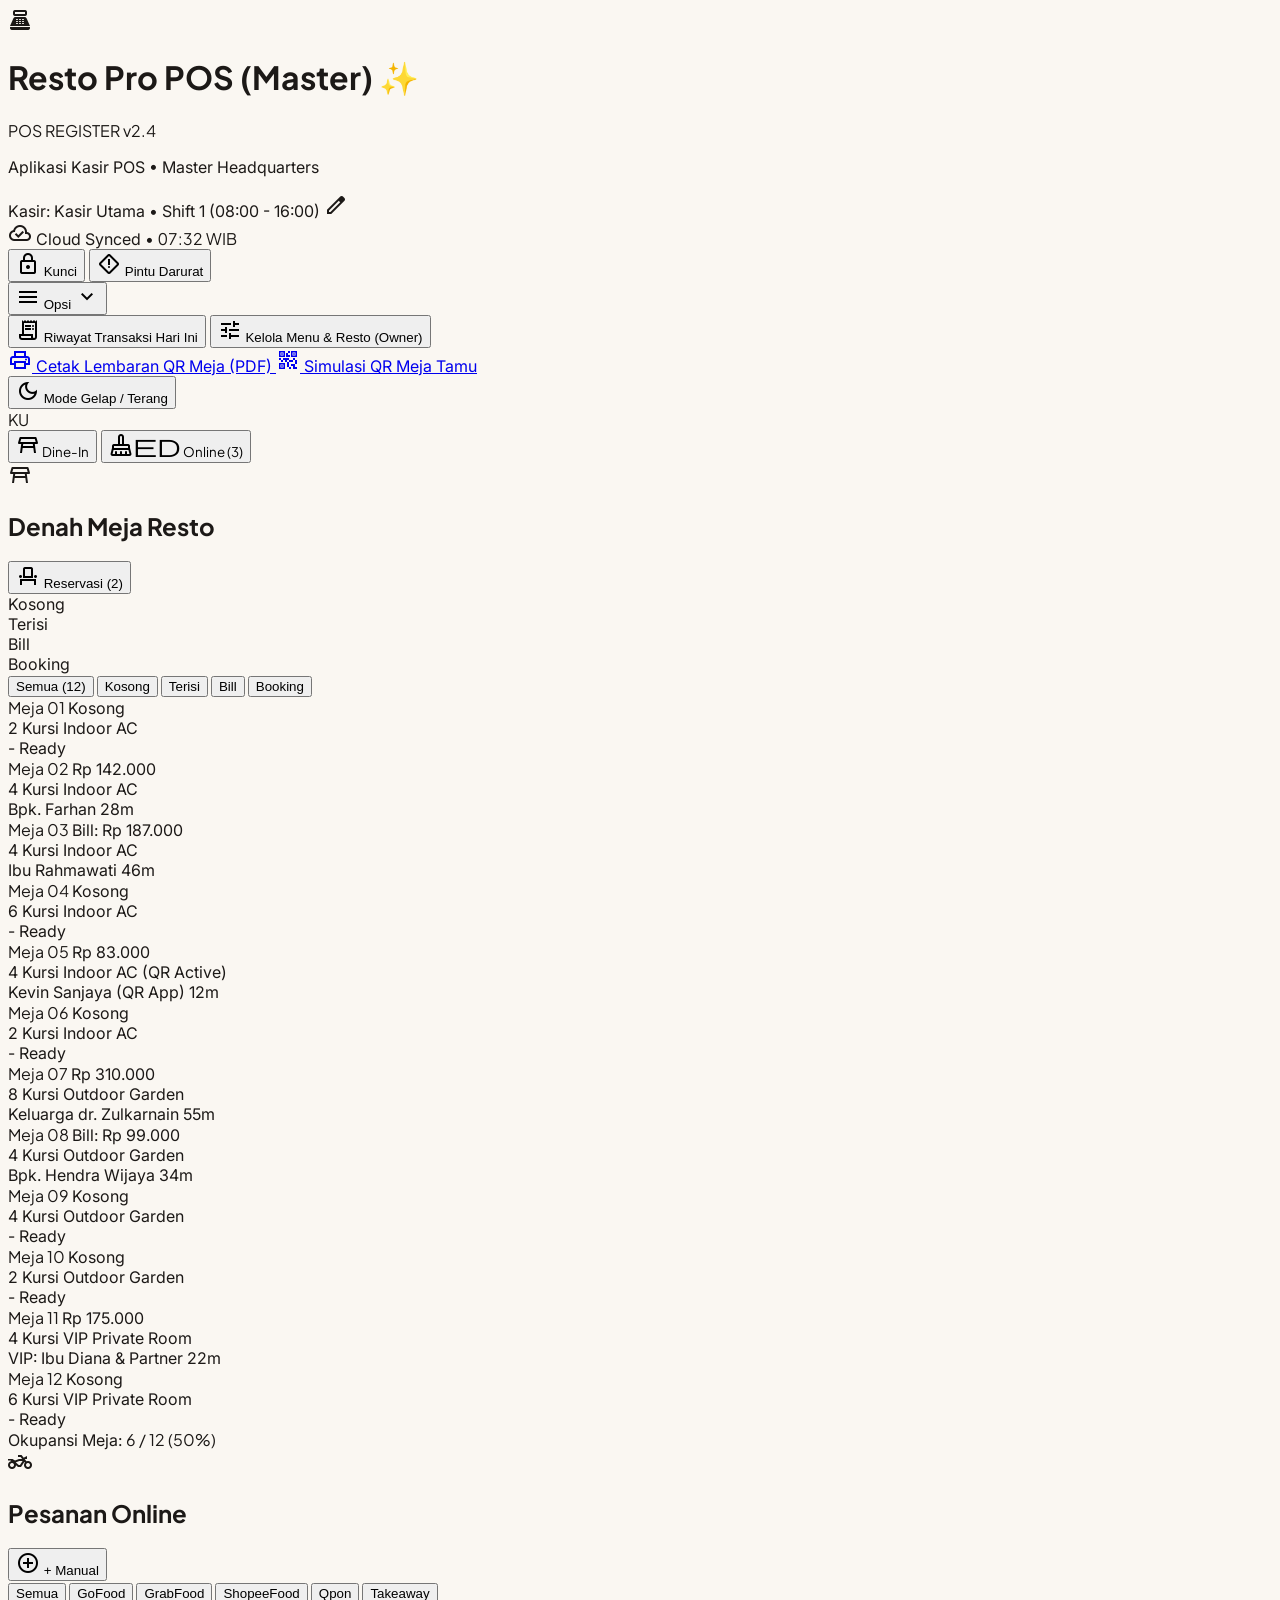
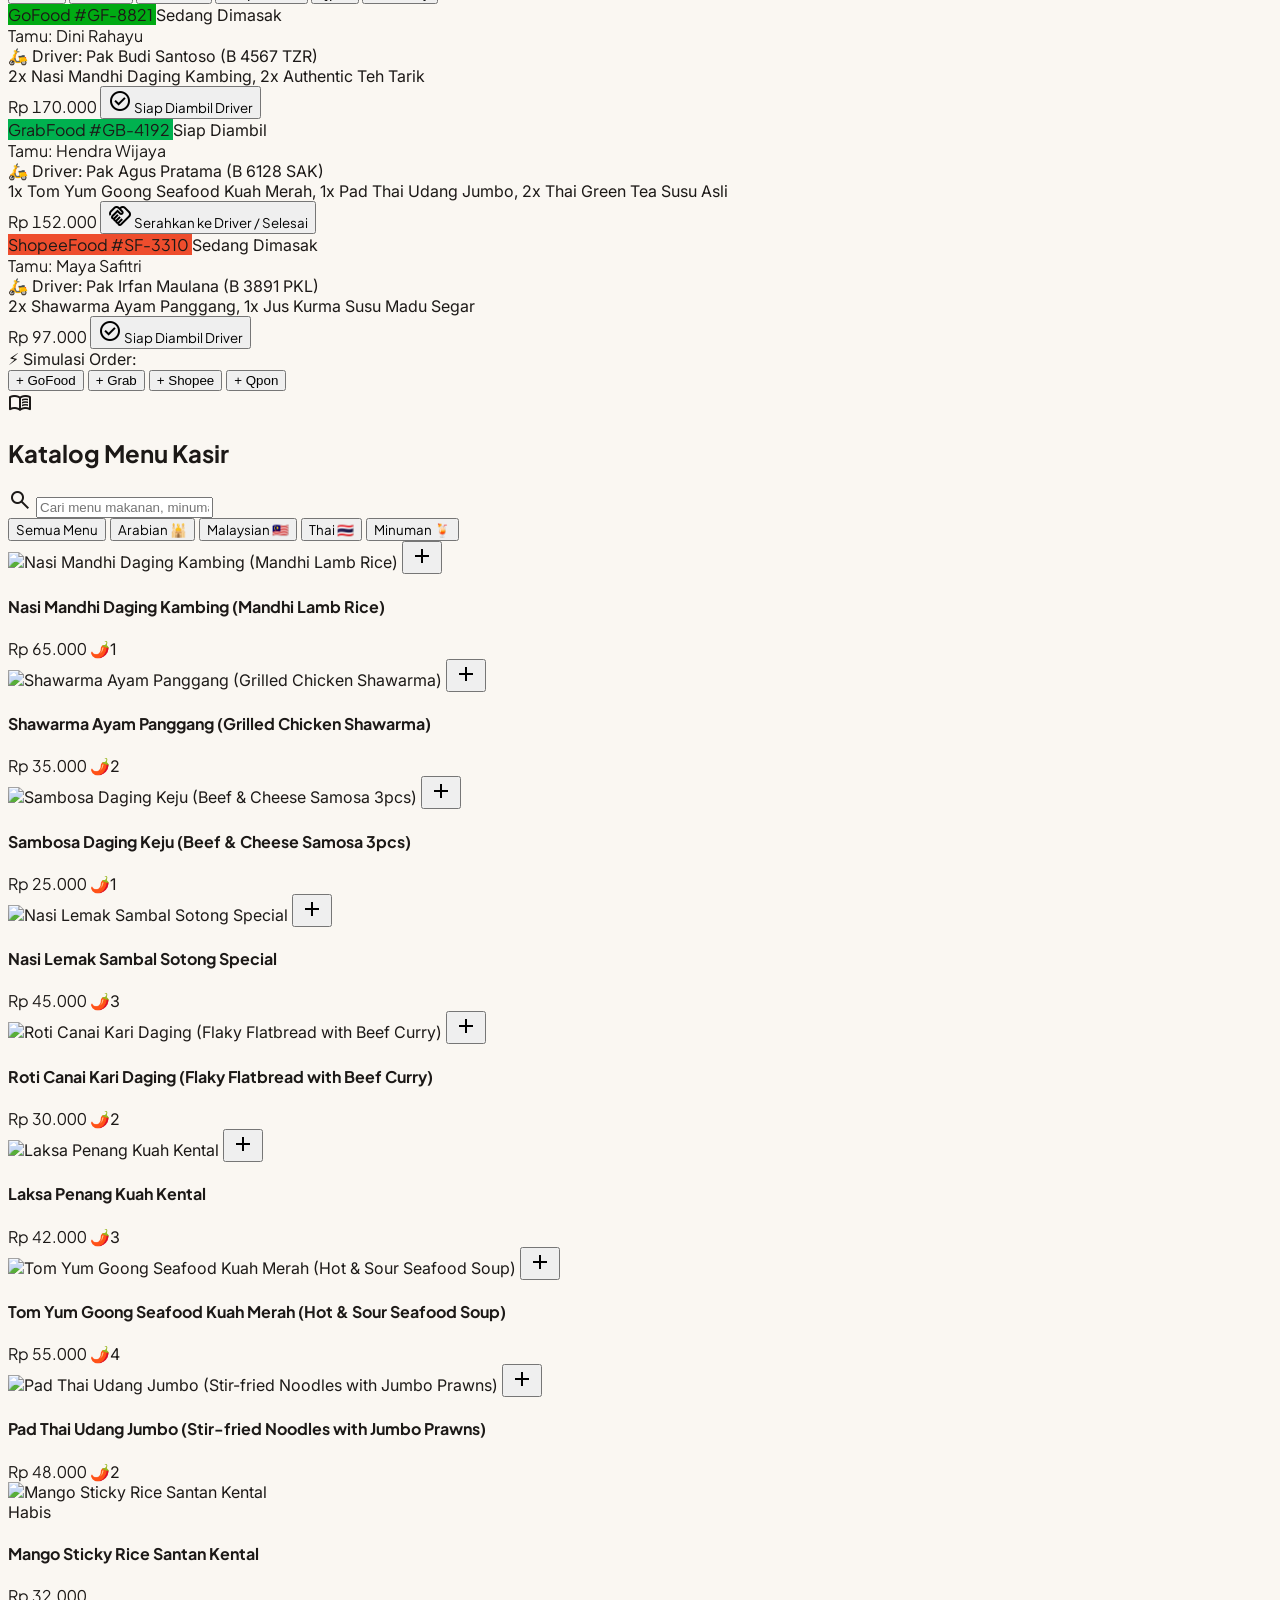
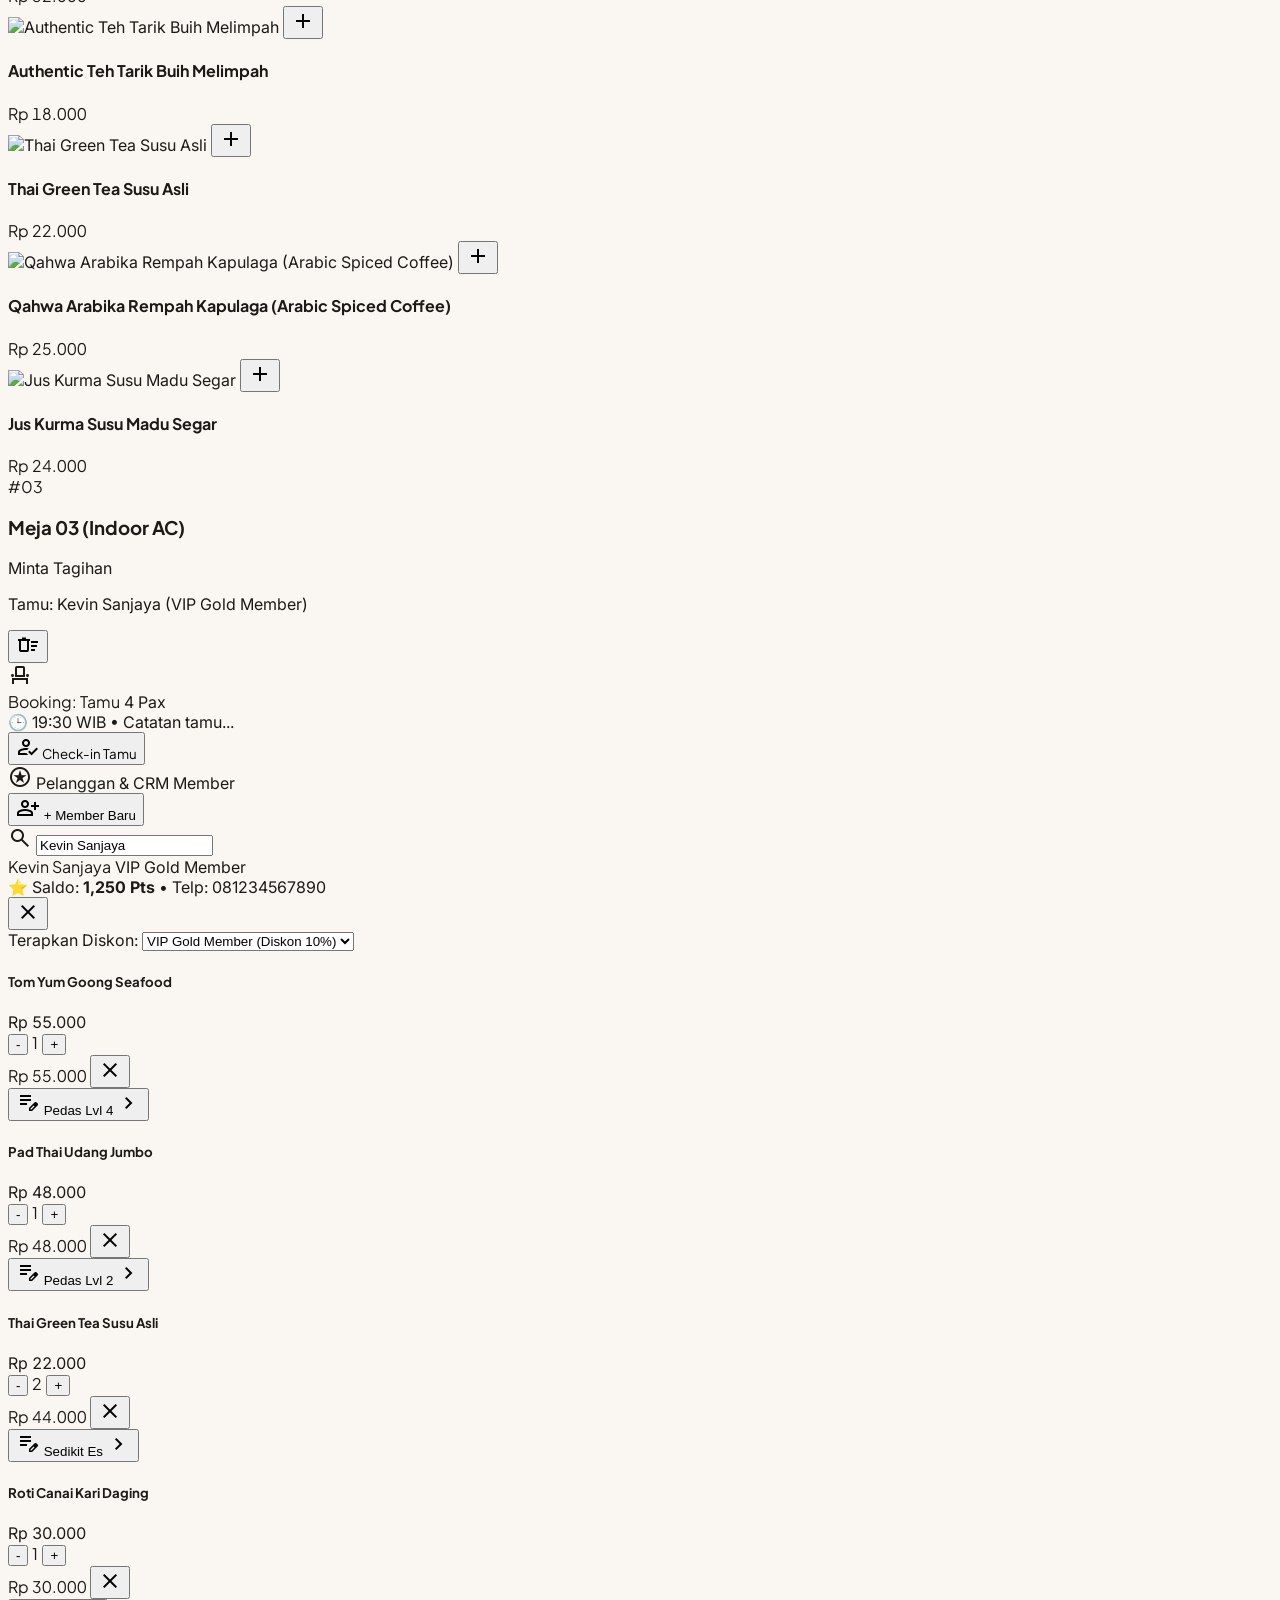
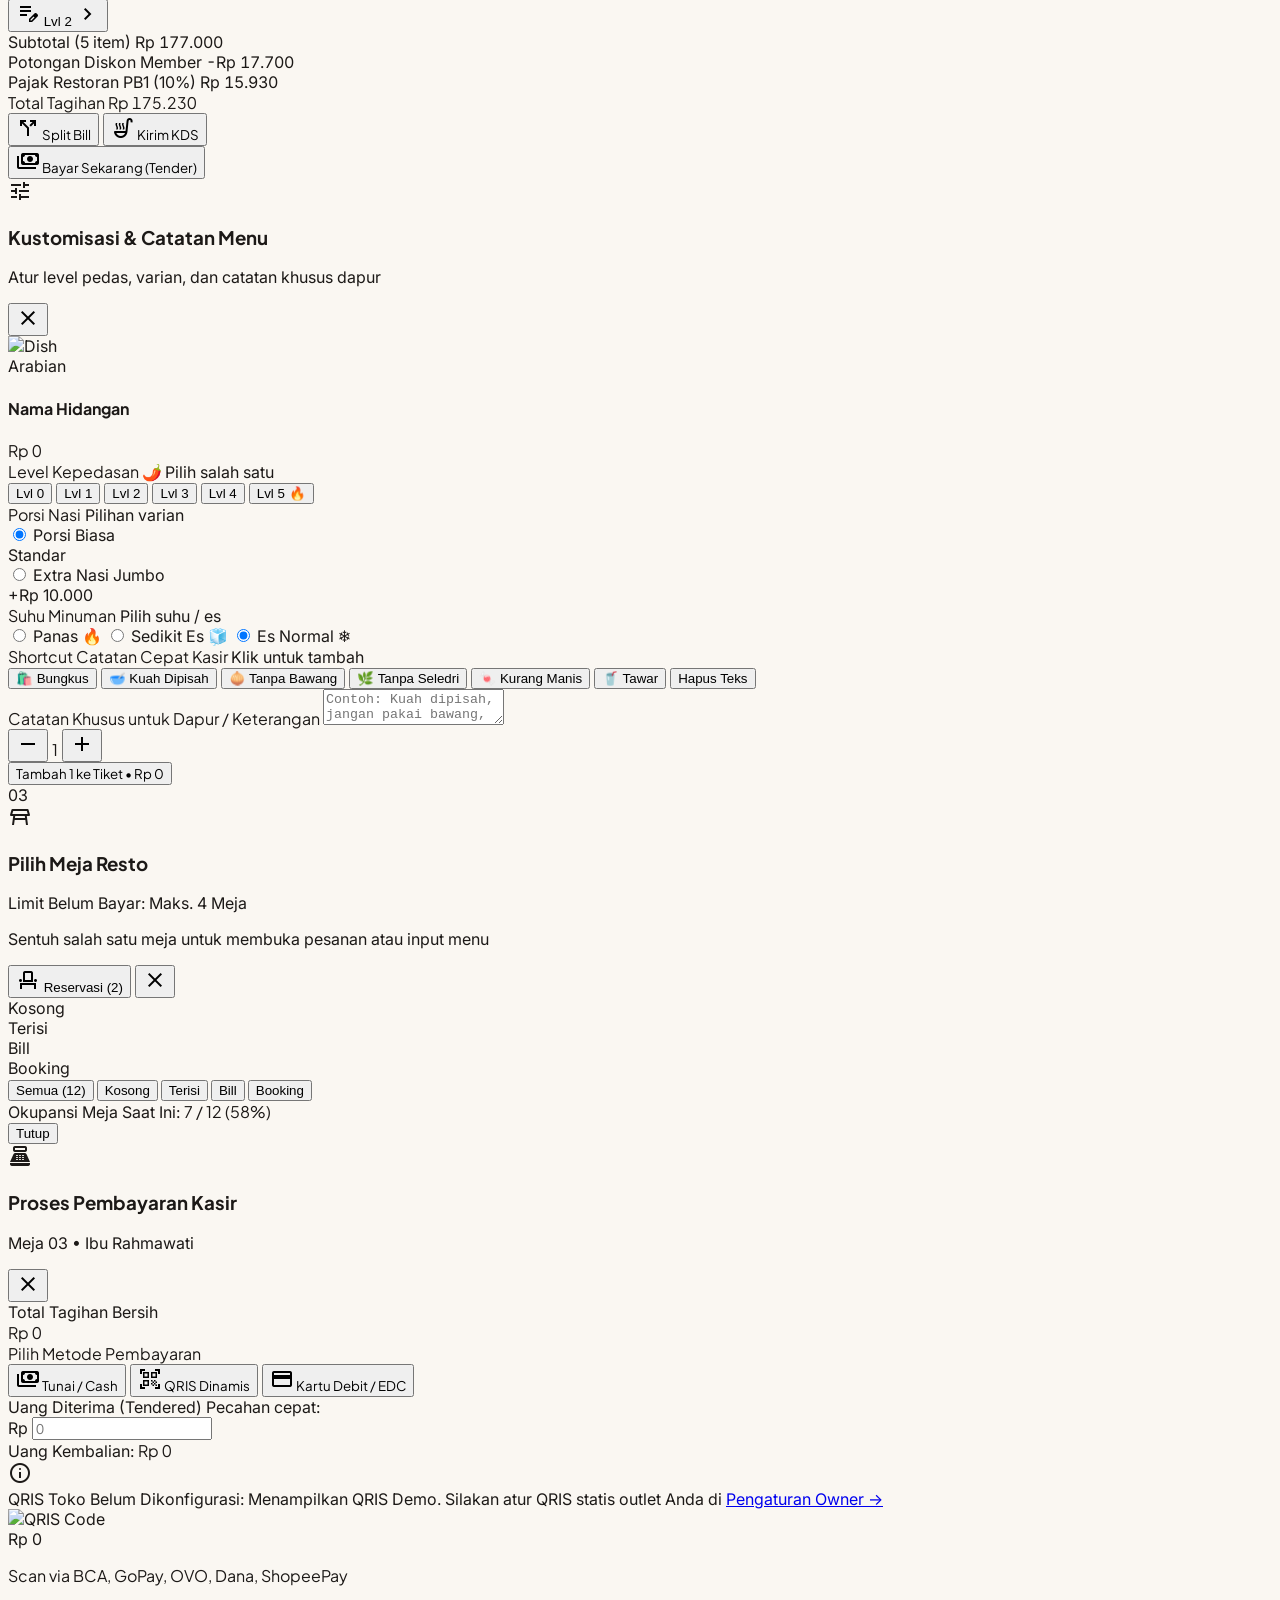
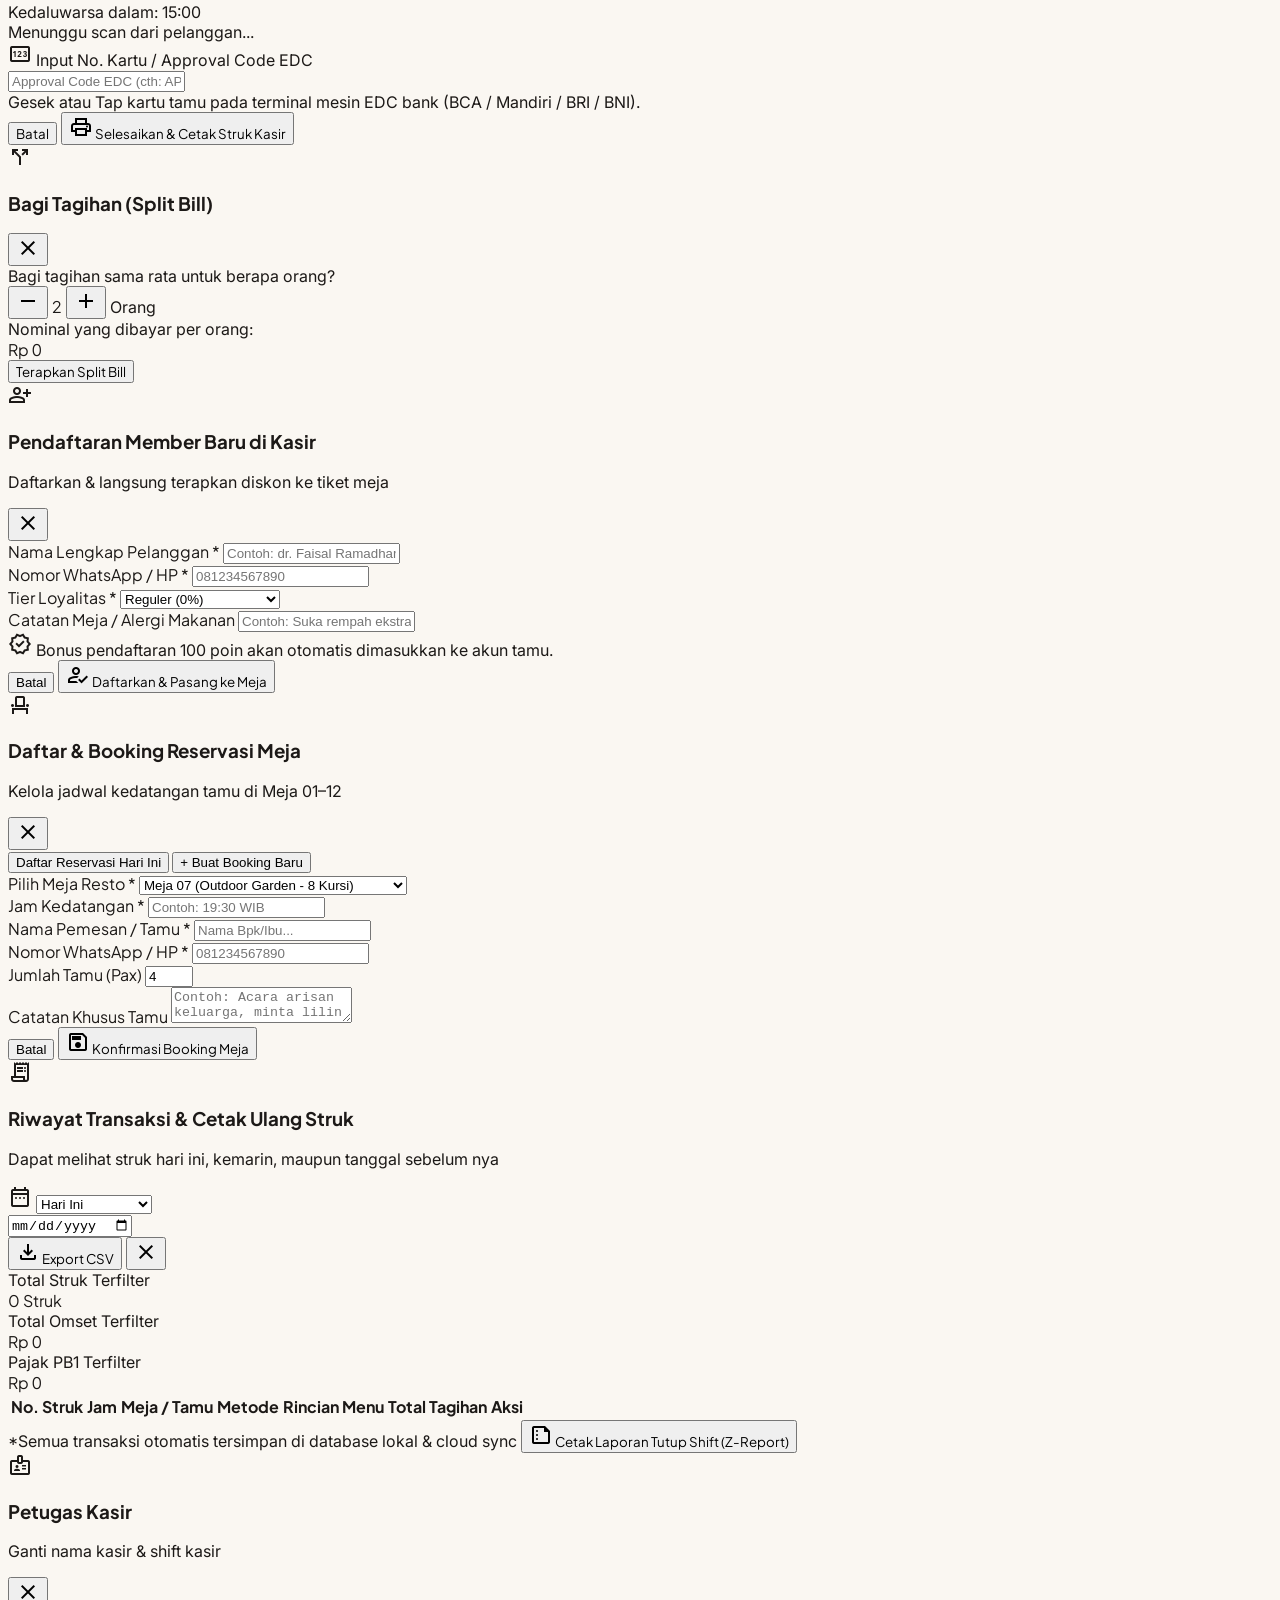
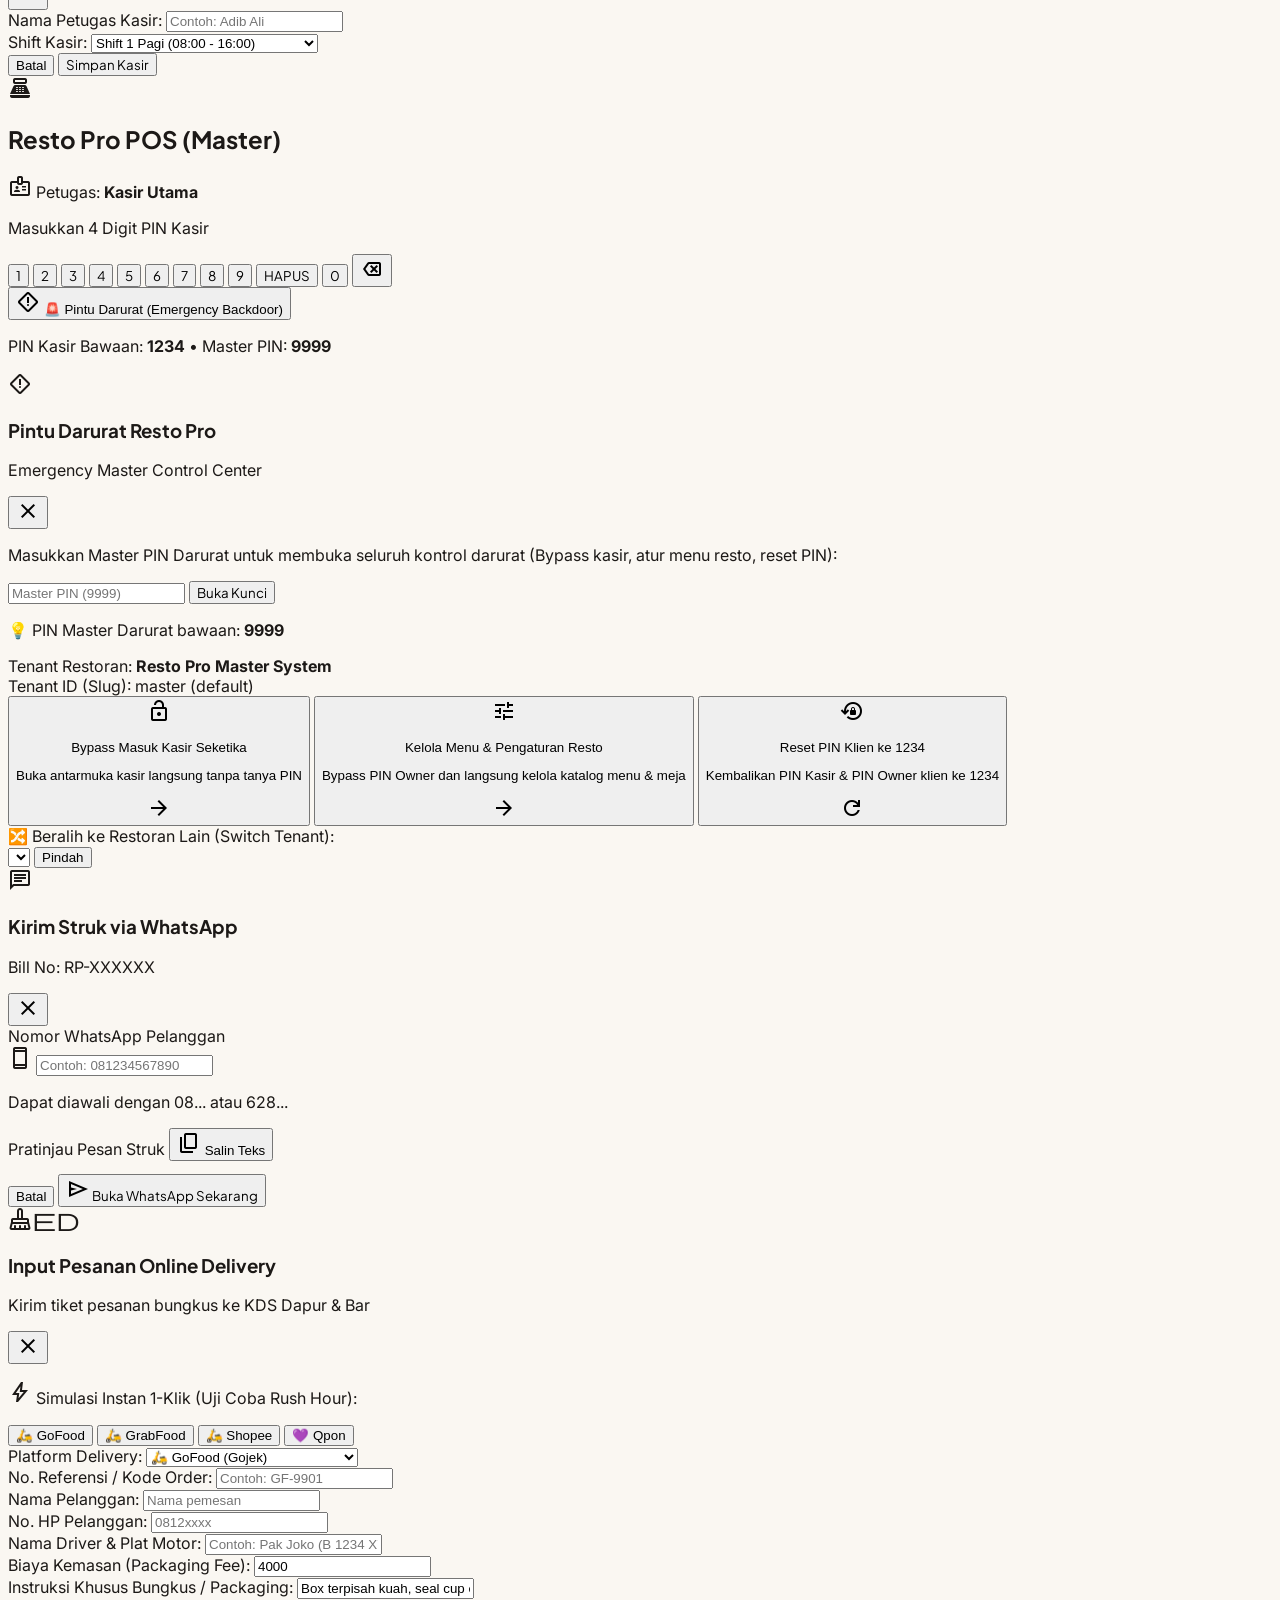
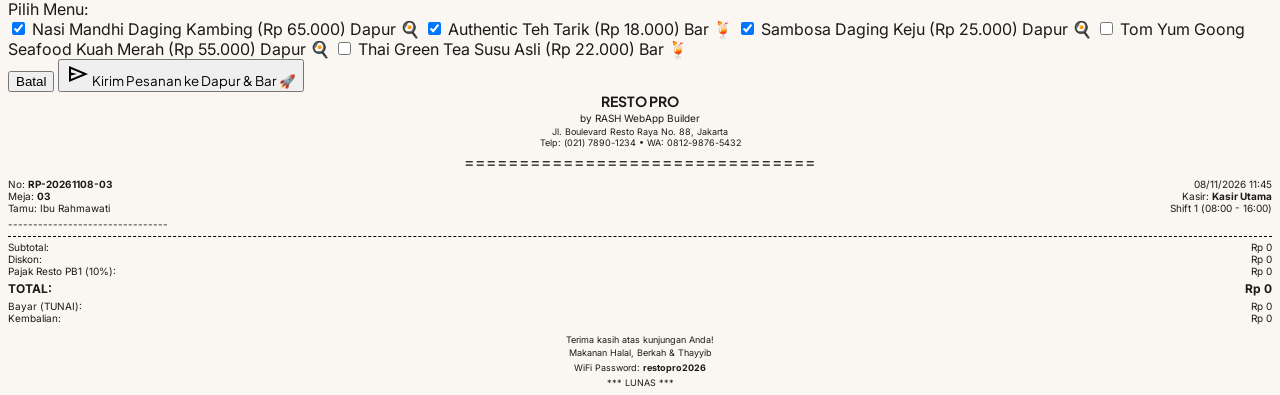
==== commit c7b19446: "fix(pos): restore missing comment tag in 3-column cashier layout" ====
--- a/cashier_pos_register.html
+++ b/cashier_pos_register.html
@@ -328,7 +328,9 @@
         <!-- Rendered by JS -->
       </div>
     </section>
-         ZONE 2: ORDER TICKET & CHECKOUT ACTION (4 Cols ~ 33%)
+
+    <!-- ============================================================
+         COLUMN 3: ORDER TICKET & CHECKOUT ACTION (4 Cols ~ 33%)
          ============================================================ -->
     <section class="lg:col-span-4 flex flex-col bg-white dark:bg-[#1E293B] rounded-2xl border border-[#E7DFD5] dark:border-[#334155] shadow-xs p-3.5 overflow-hidden">
       
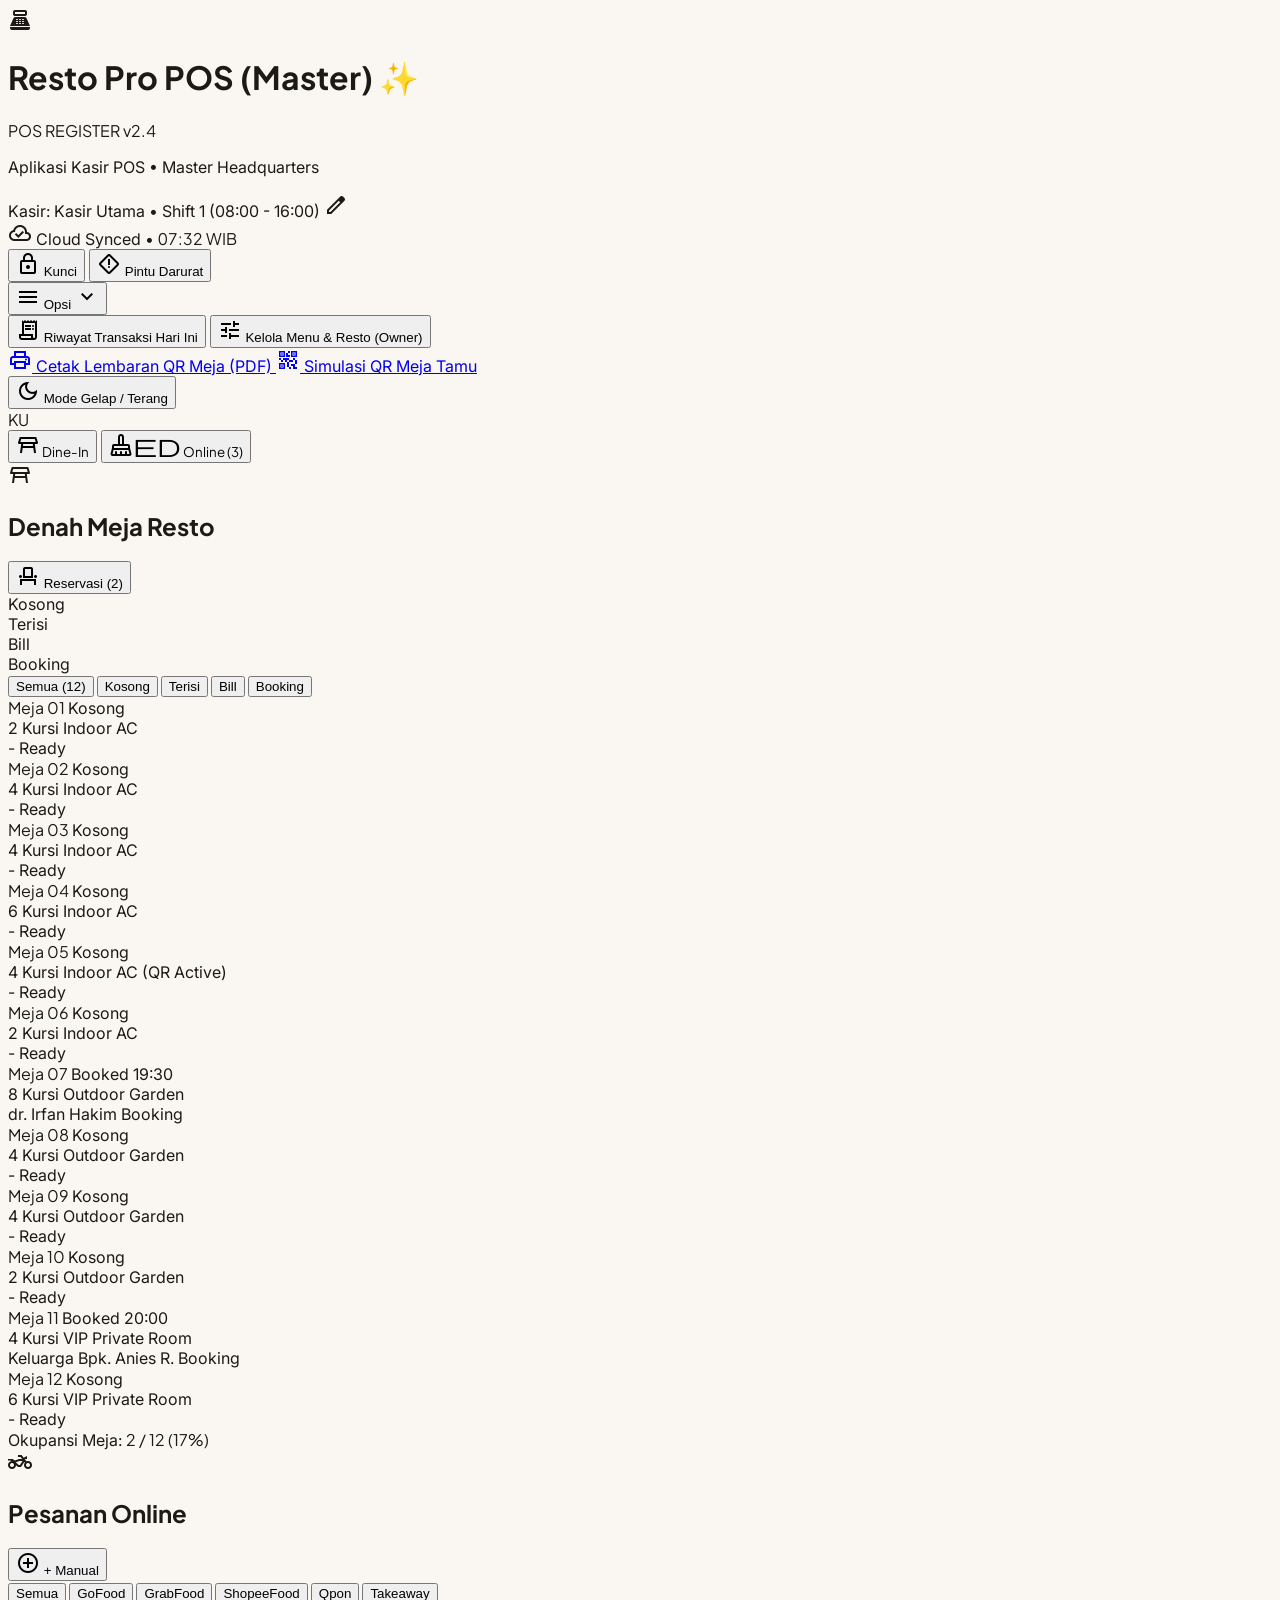
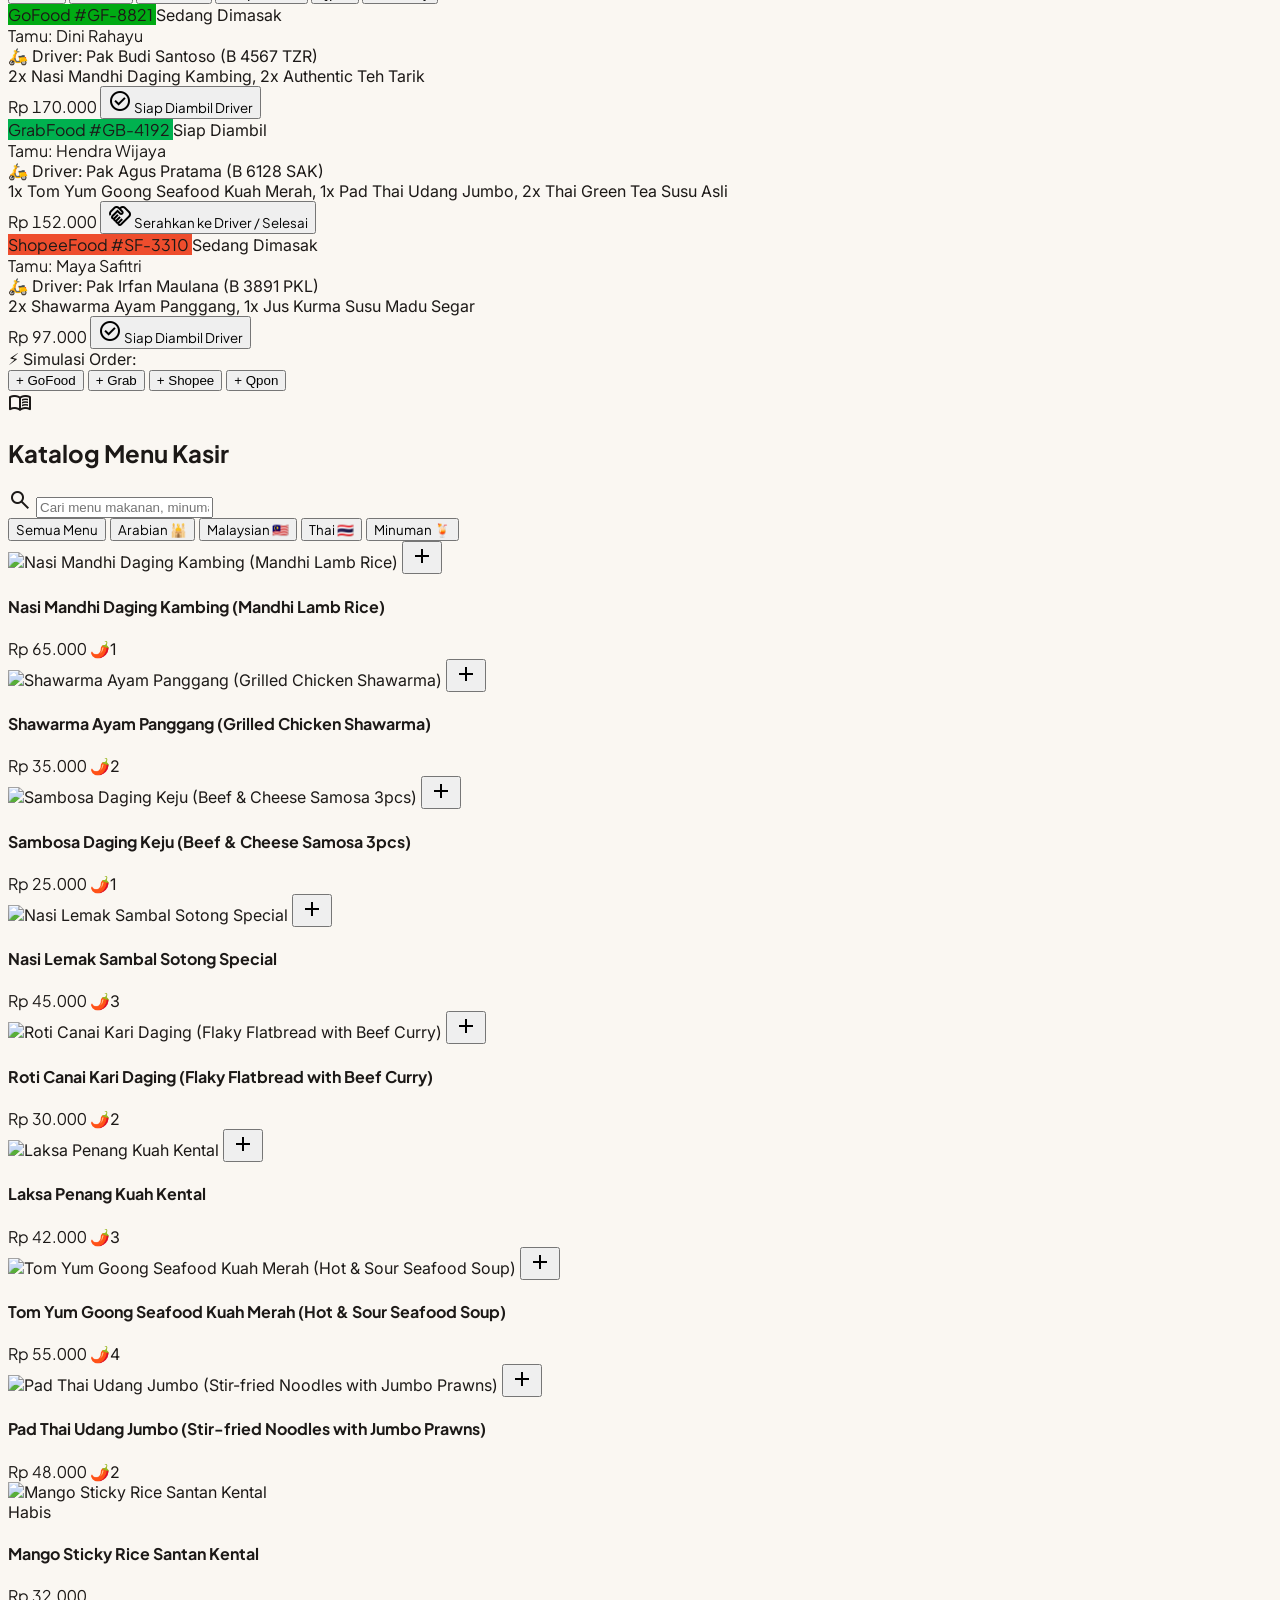
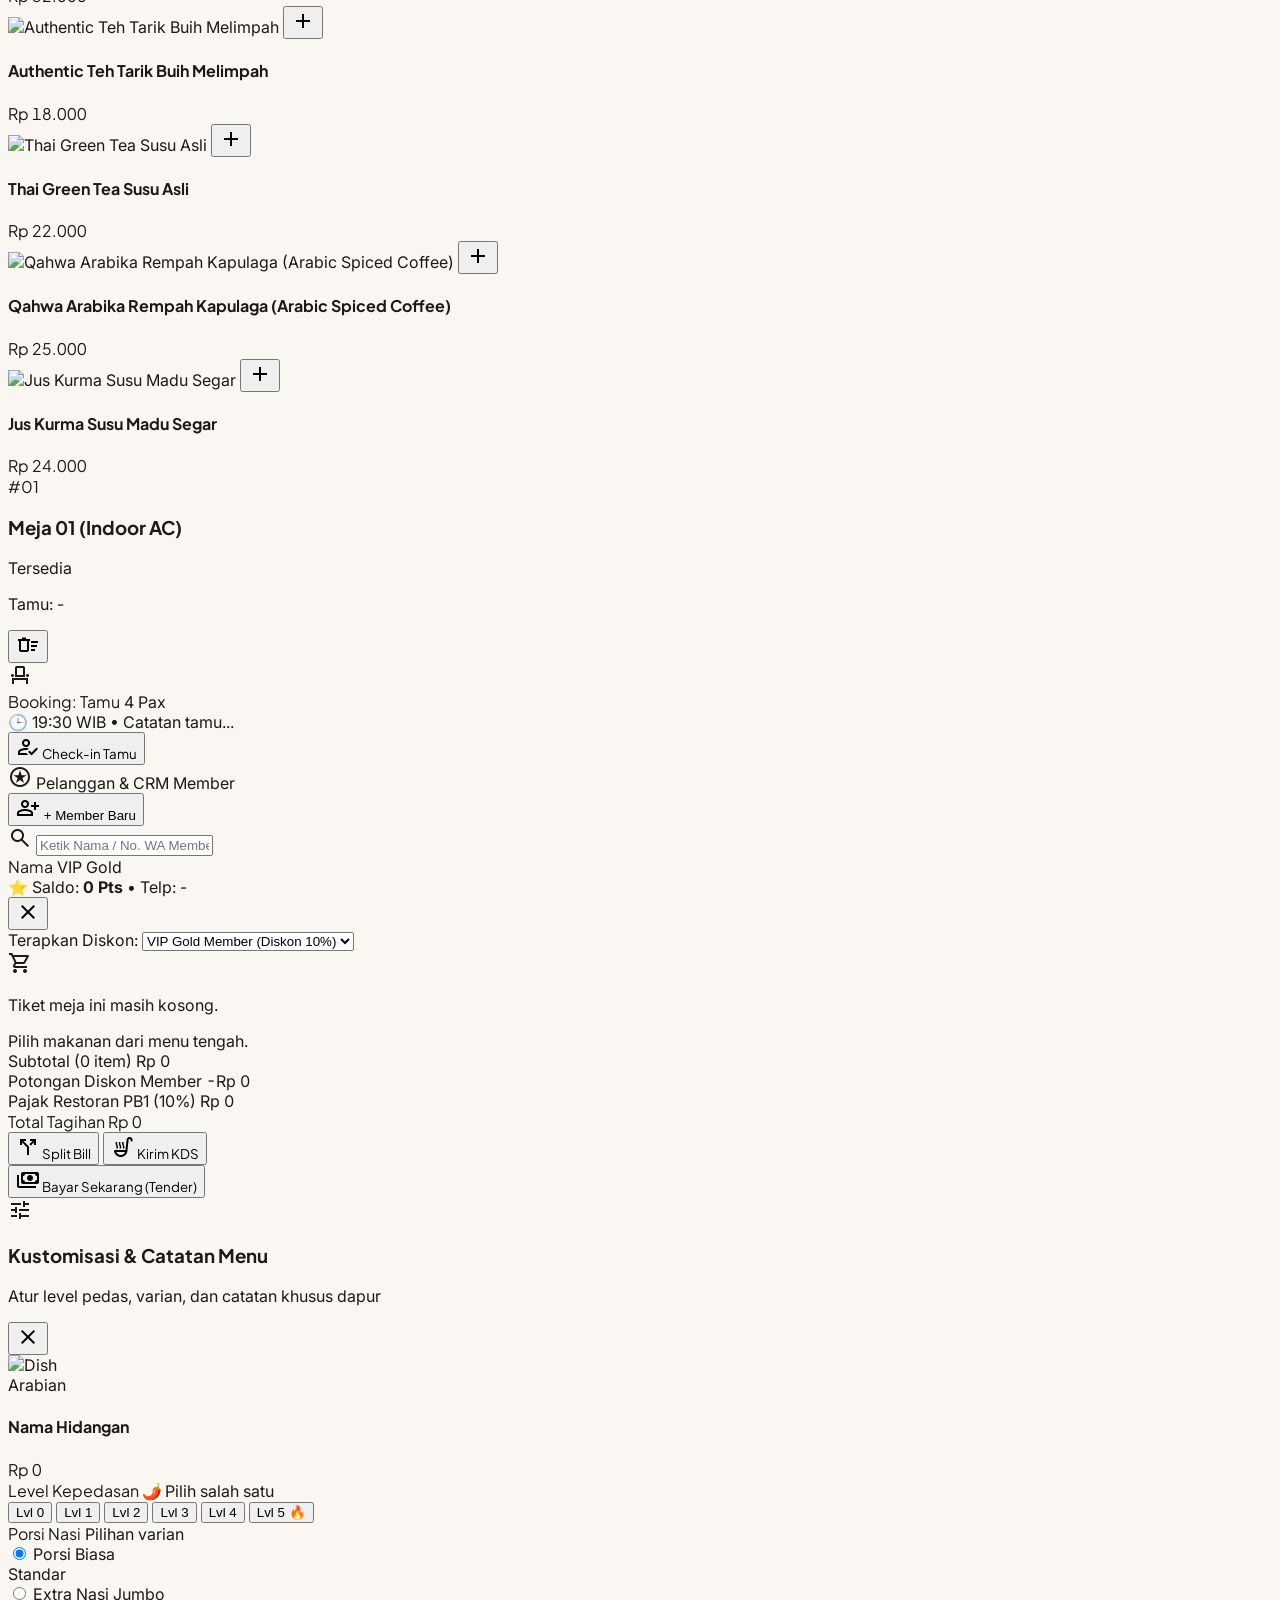
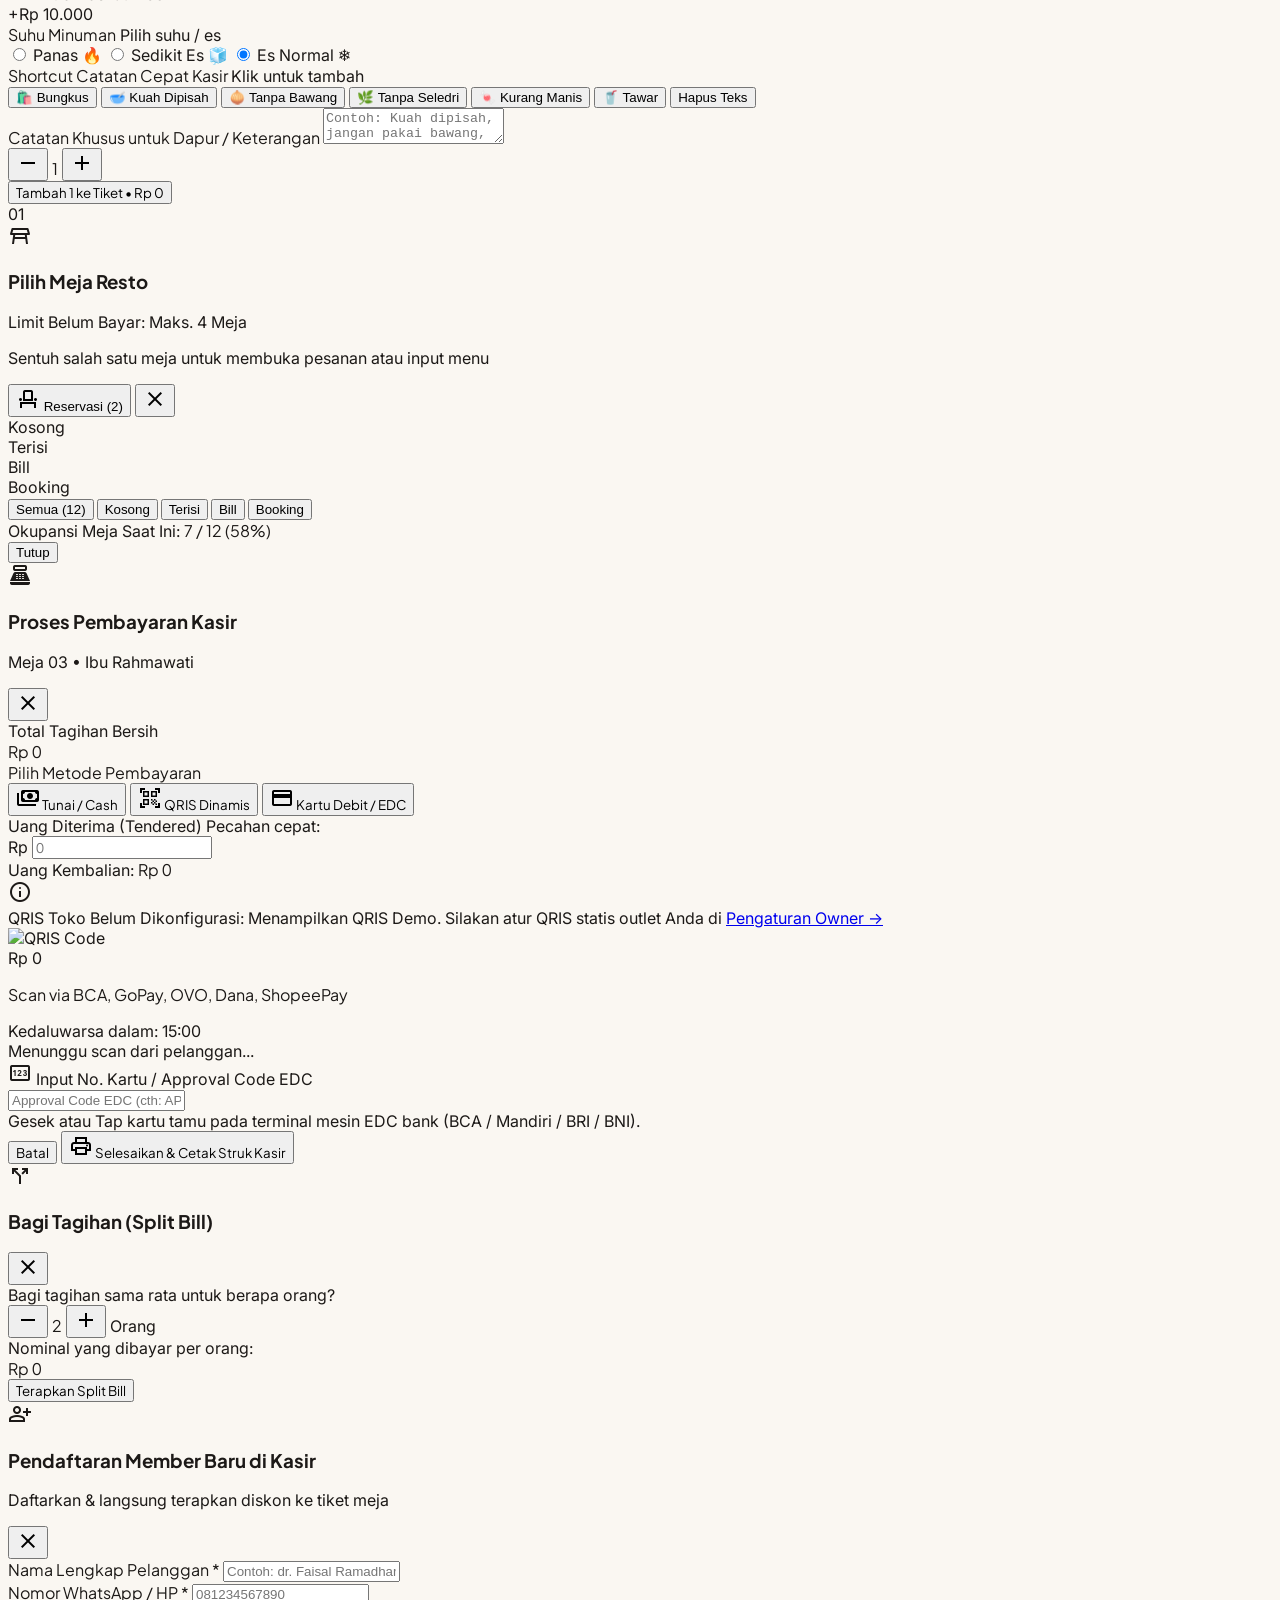
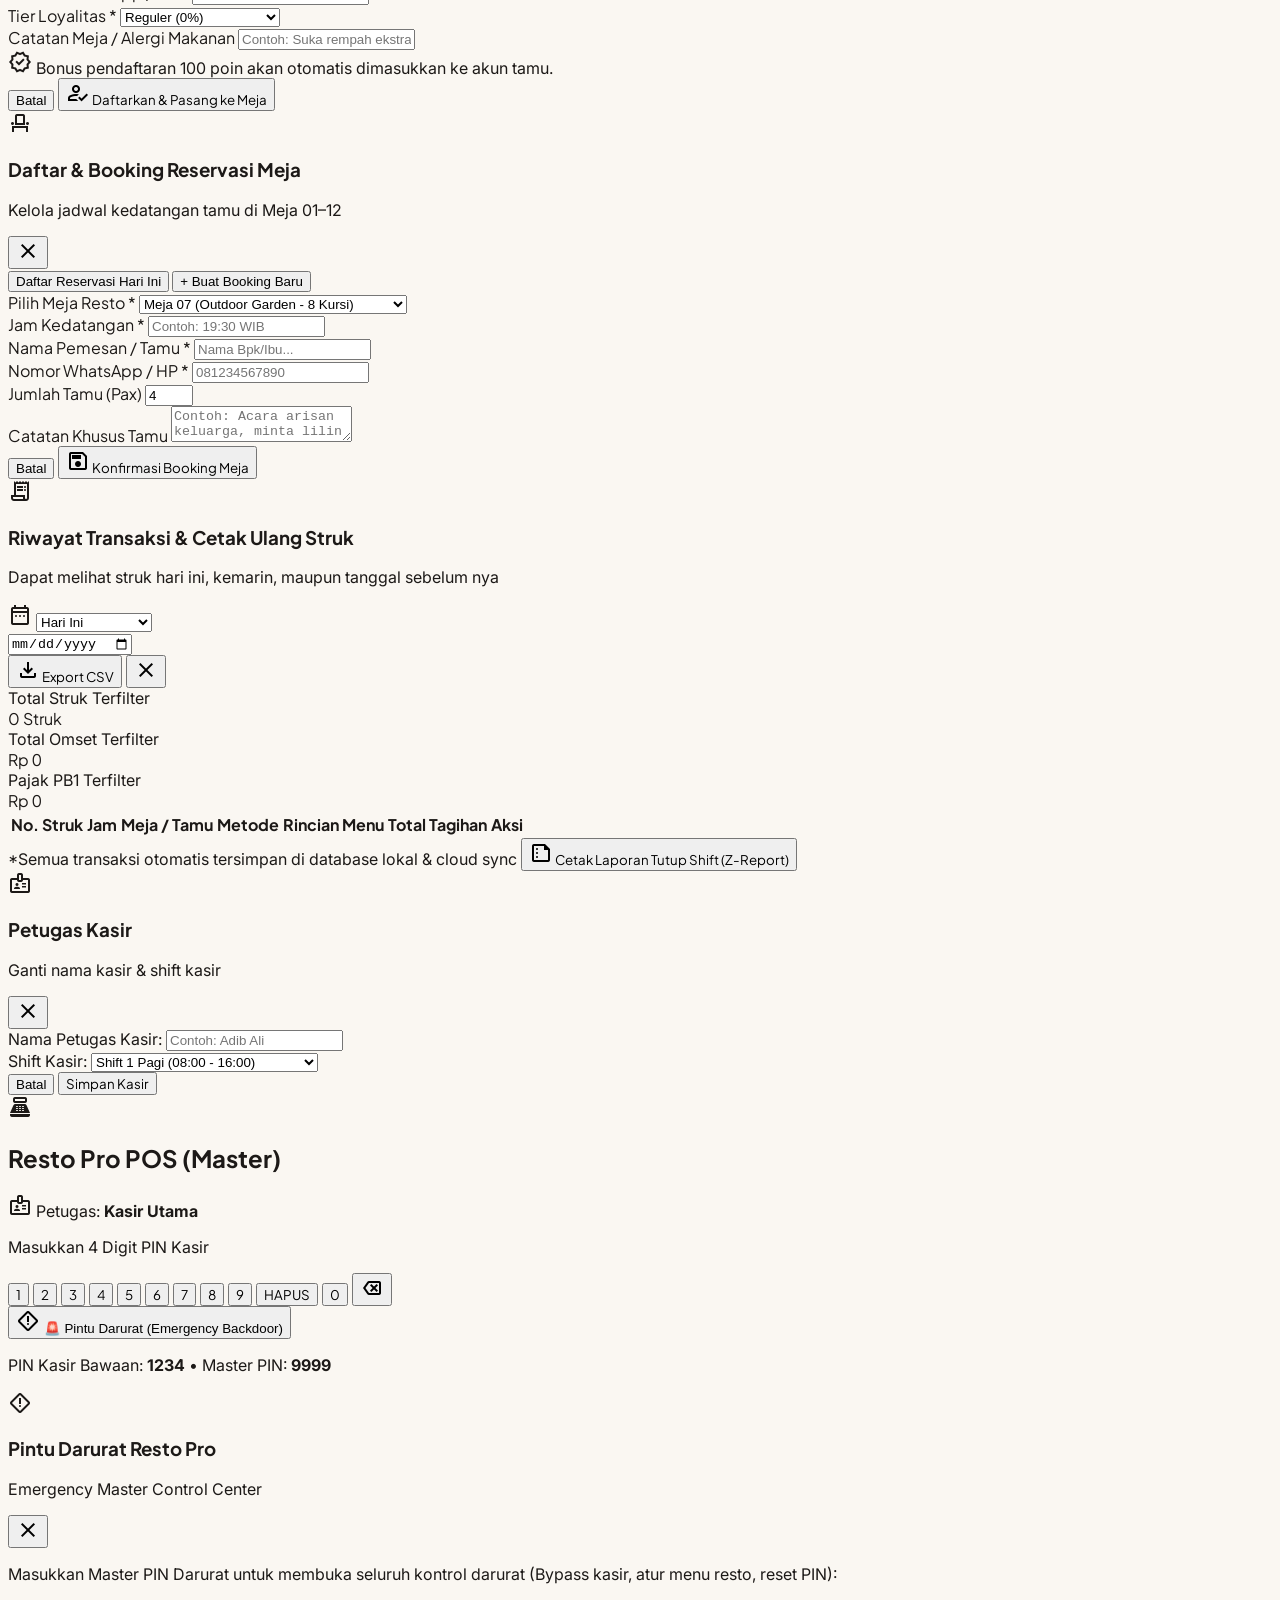
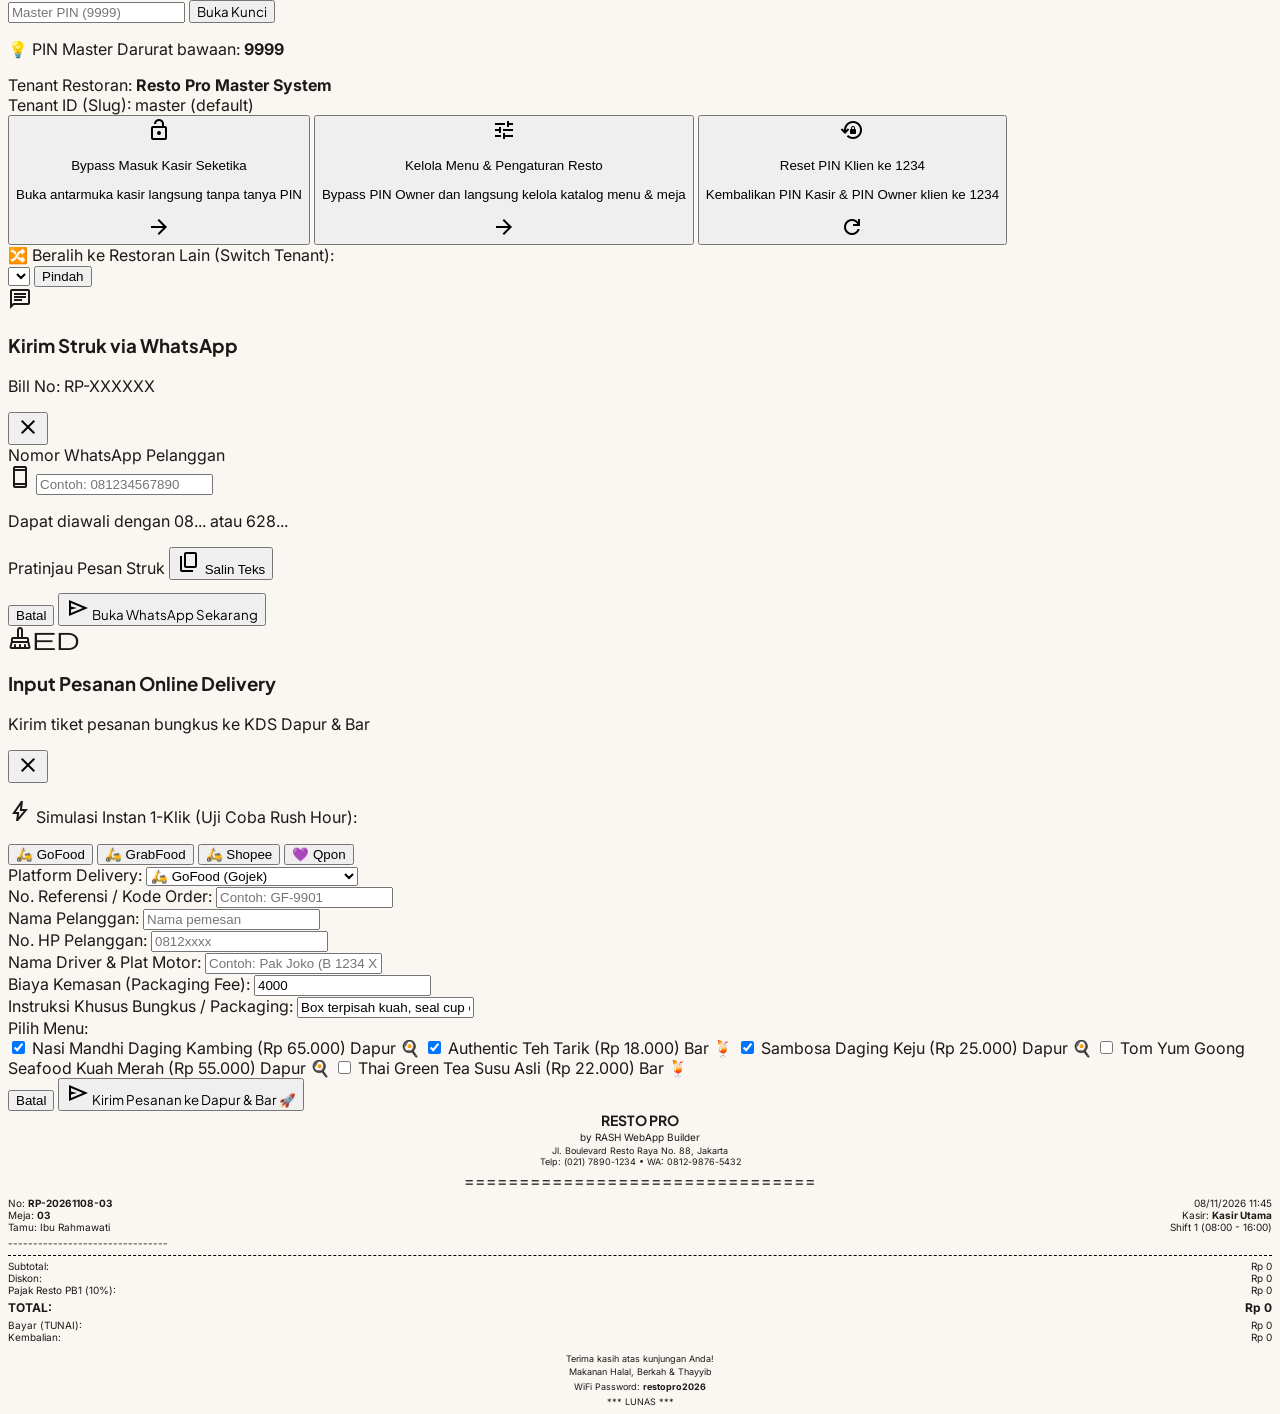
==== commit 39b23174: "fix(data): clean demo seed tables and remove hardcoded Kevin Sanjaya member defaults" ====
--- a/cashier_pos_register.html
+++ b/cashier_pos_register.html
@@ -1725,7 +1725,7 @@
   <script src="assets/js/resto-sync.js?v=2.7.0"></script>
   <script>
     // State Kasir
-    let activeTableId = "T03";
+    let activeTableId = "T01";
     let activeTableFilter = "all";
     let activePosFilter = "all";
     let currentTicketItems = [];
@@ -2326,12 +2326,6 @@
       // Sinkronkan status tenant terbaru dari Cloud secara non-blocking
       if (typeof RestoSync !== "undefined" && typeof RestoSync.syncTenantsFromCloud === "function") {
         RestoSync.syncTenantsFromCloud({ mode: "tenant" }).catch(() => {});
-      }
-
-      // Pre-select default VIP Member (Kevin Sanjaya) jika ada
-      const defaultVip = RestoSync.findMember("081234567890");
-      if (defaultVip) {
-        selectCashierMember(defaultVip.id);
       }
 
       // Dengarkan event pesanan baru masuk dari QR Self-Order
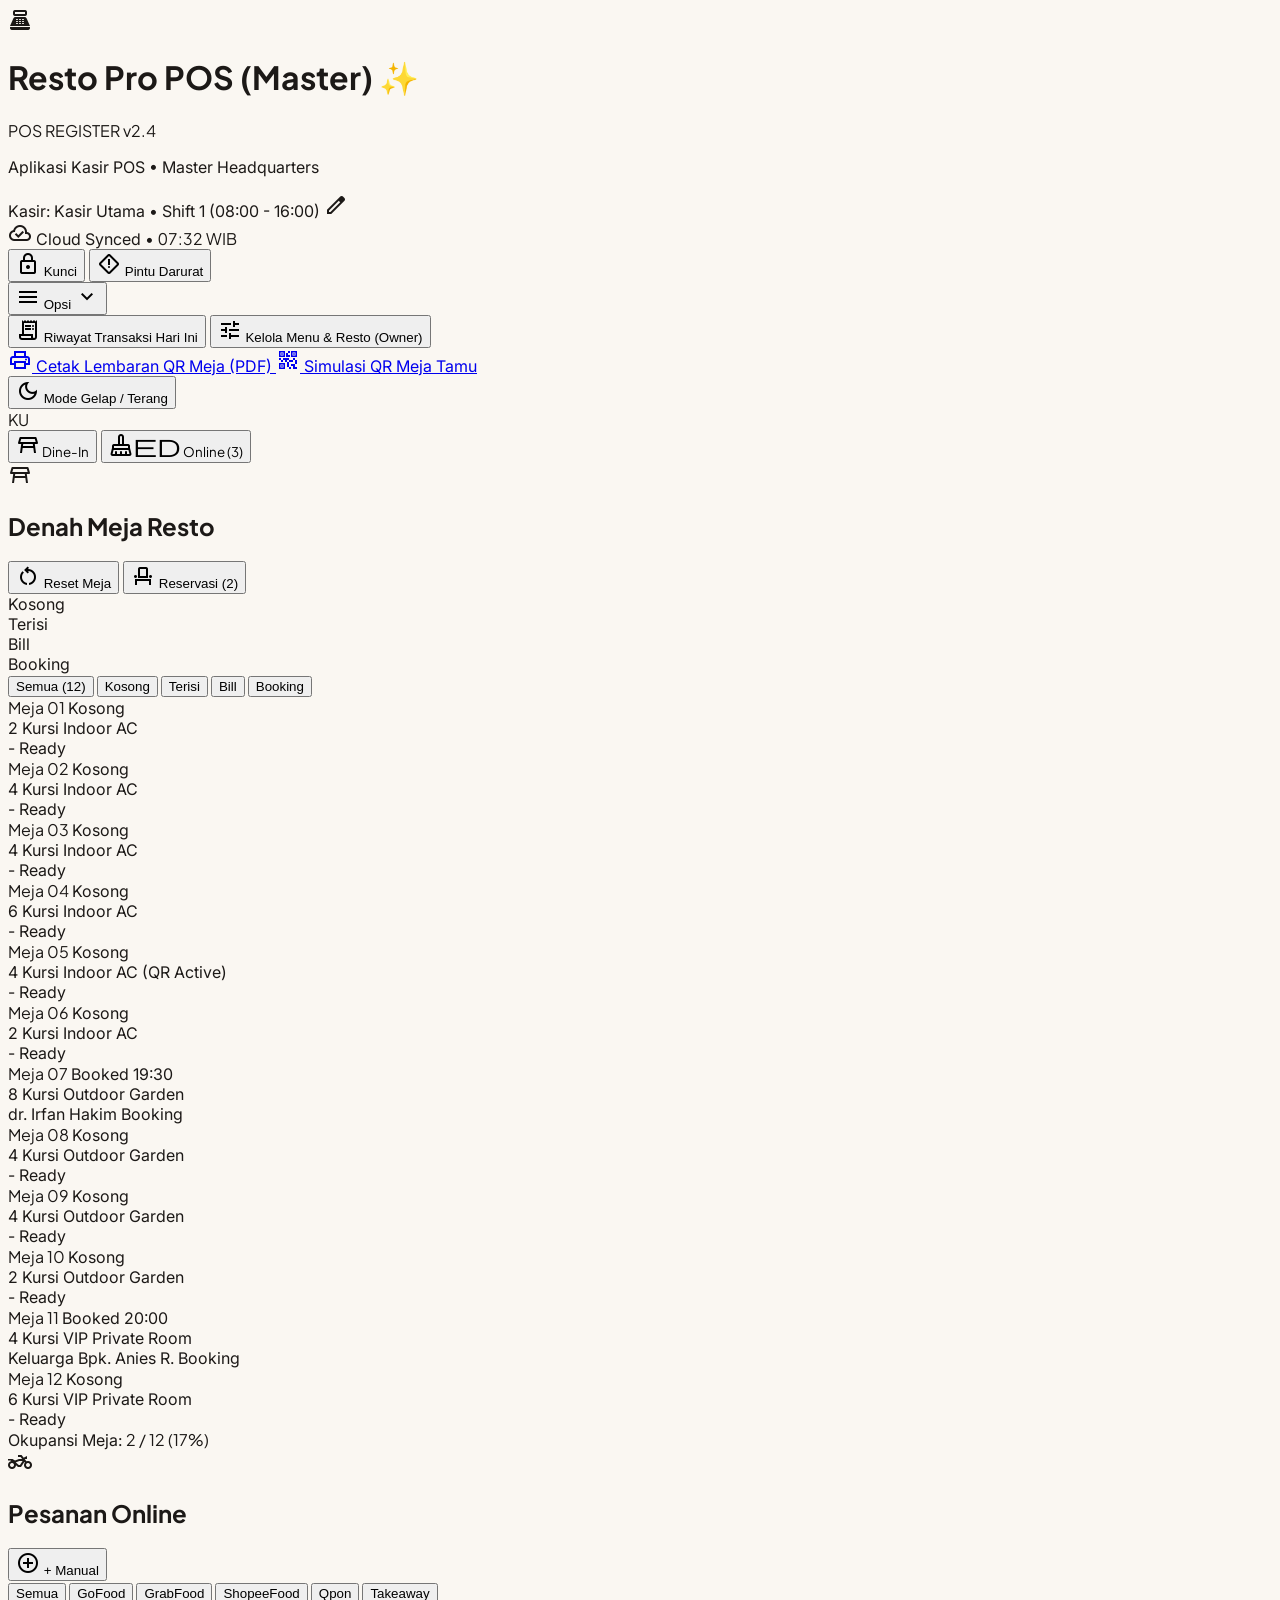
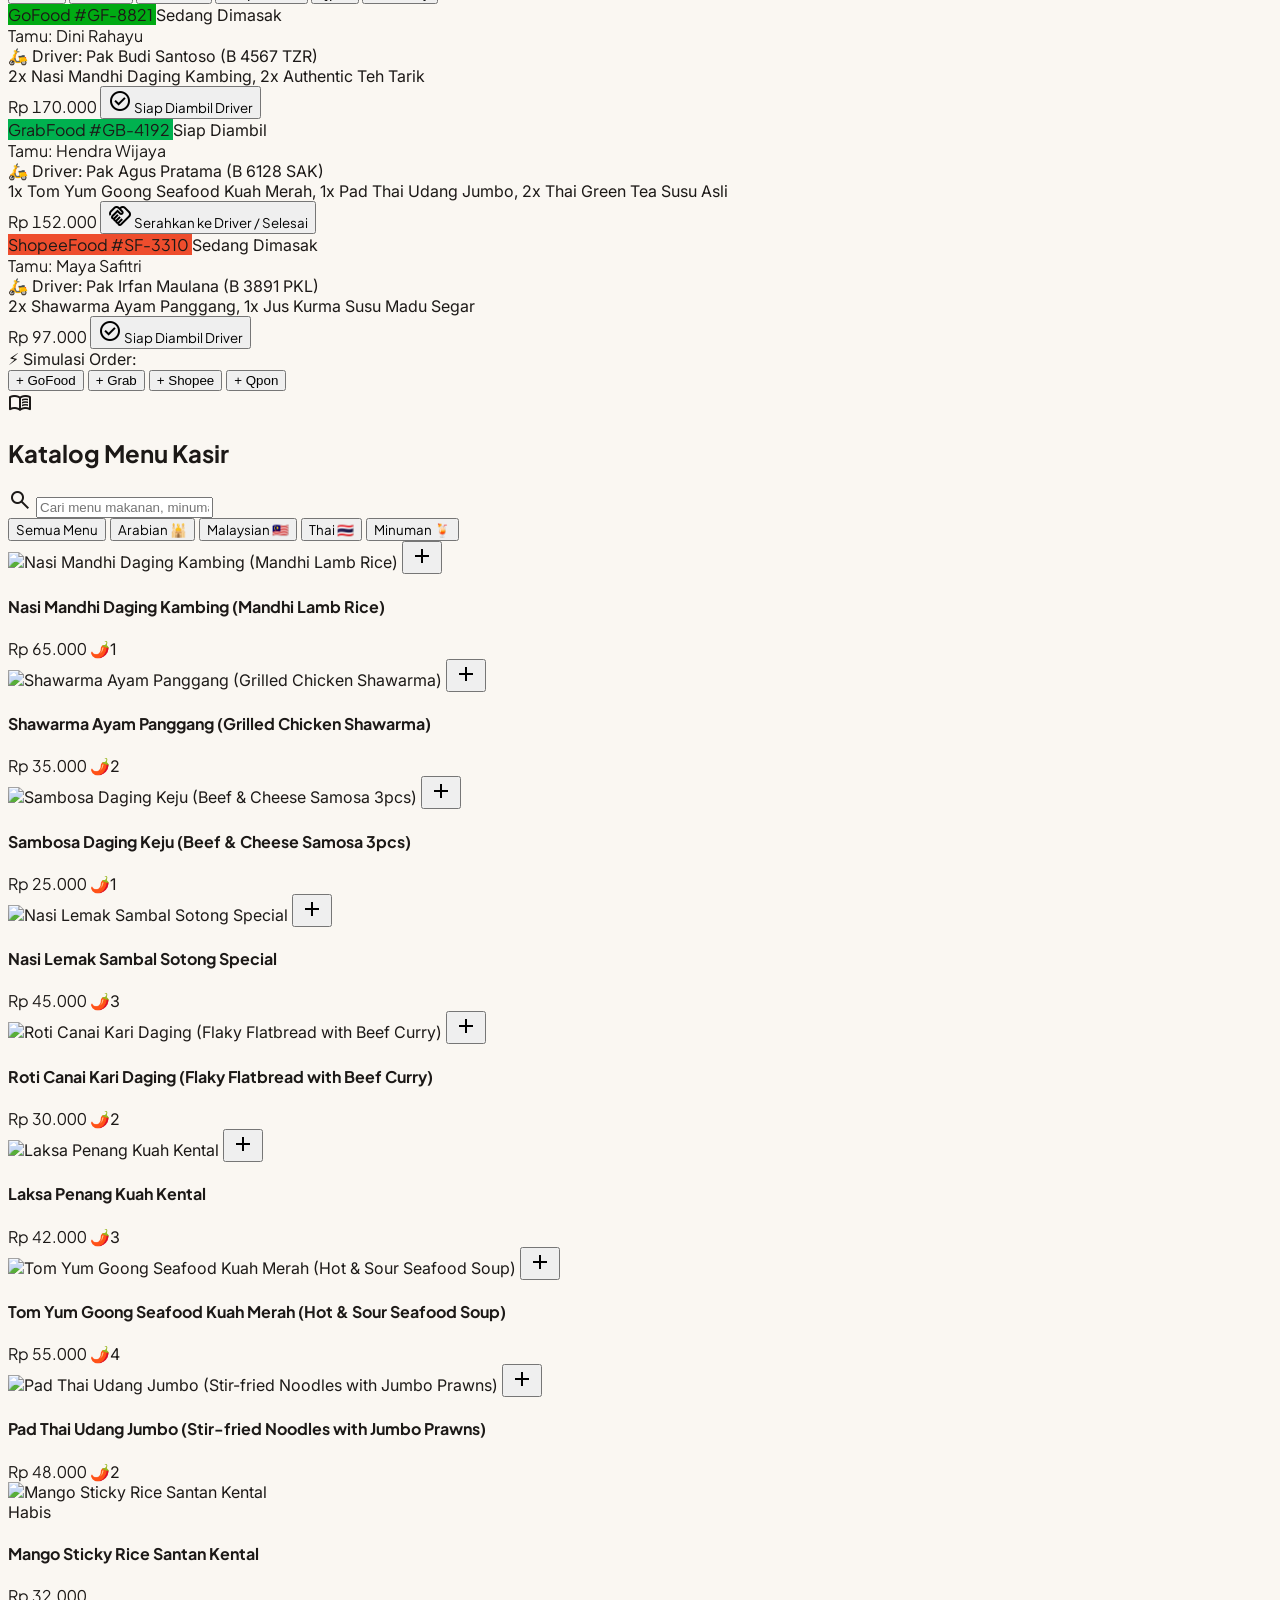
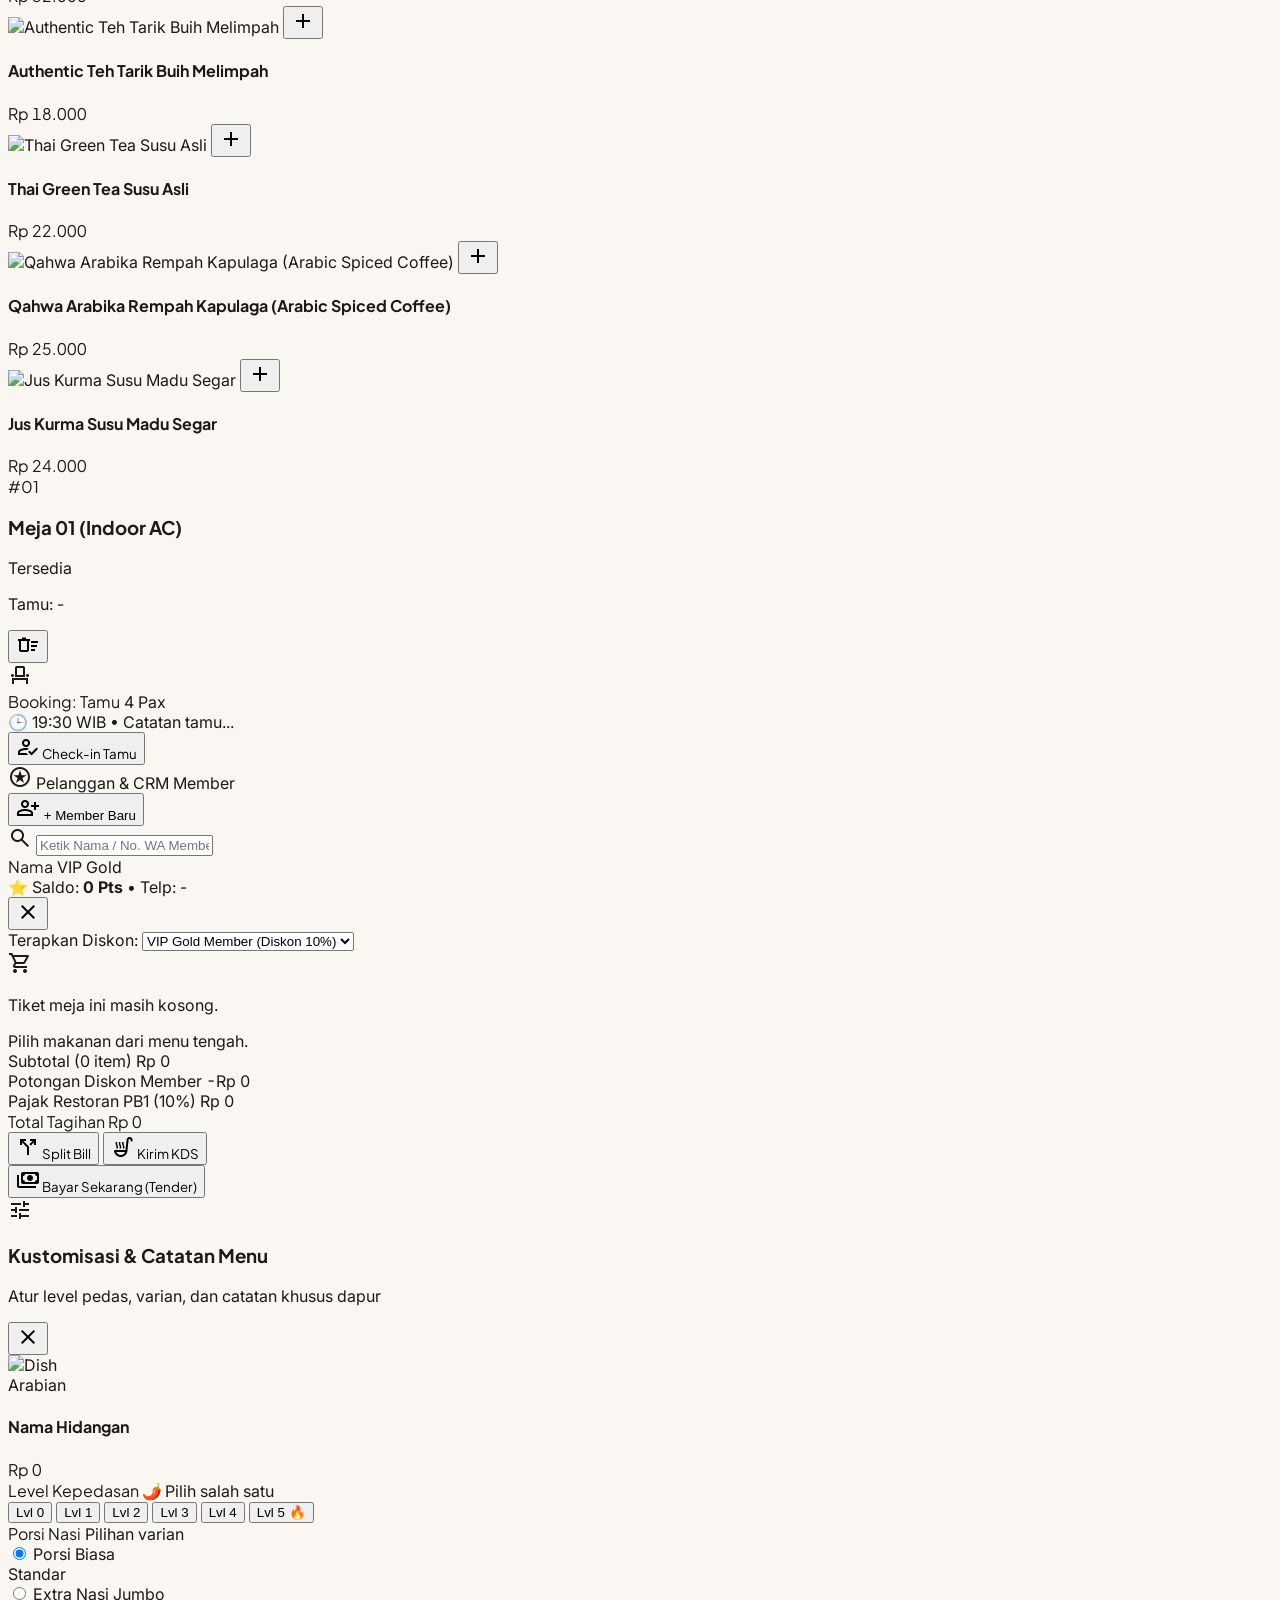
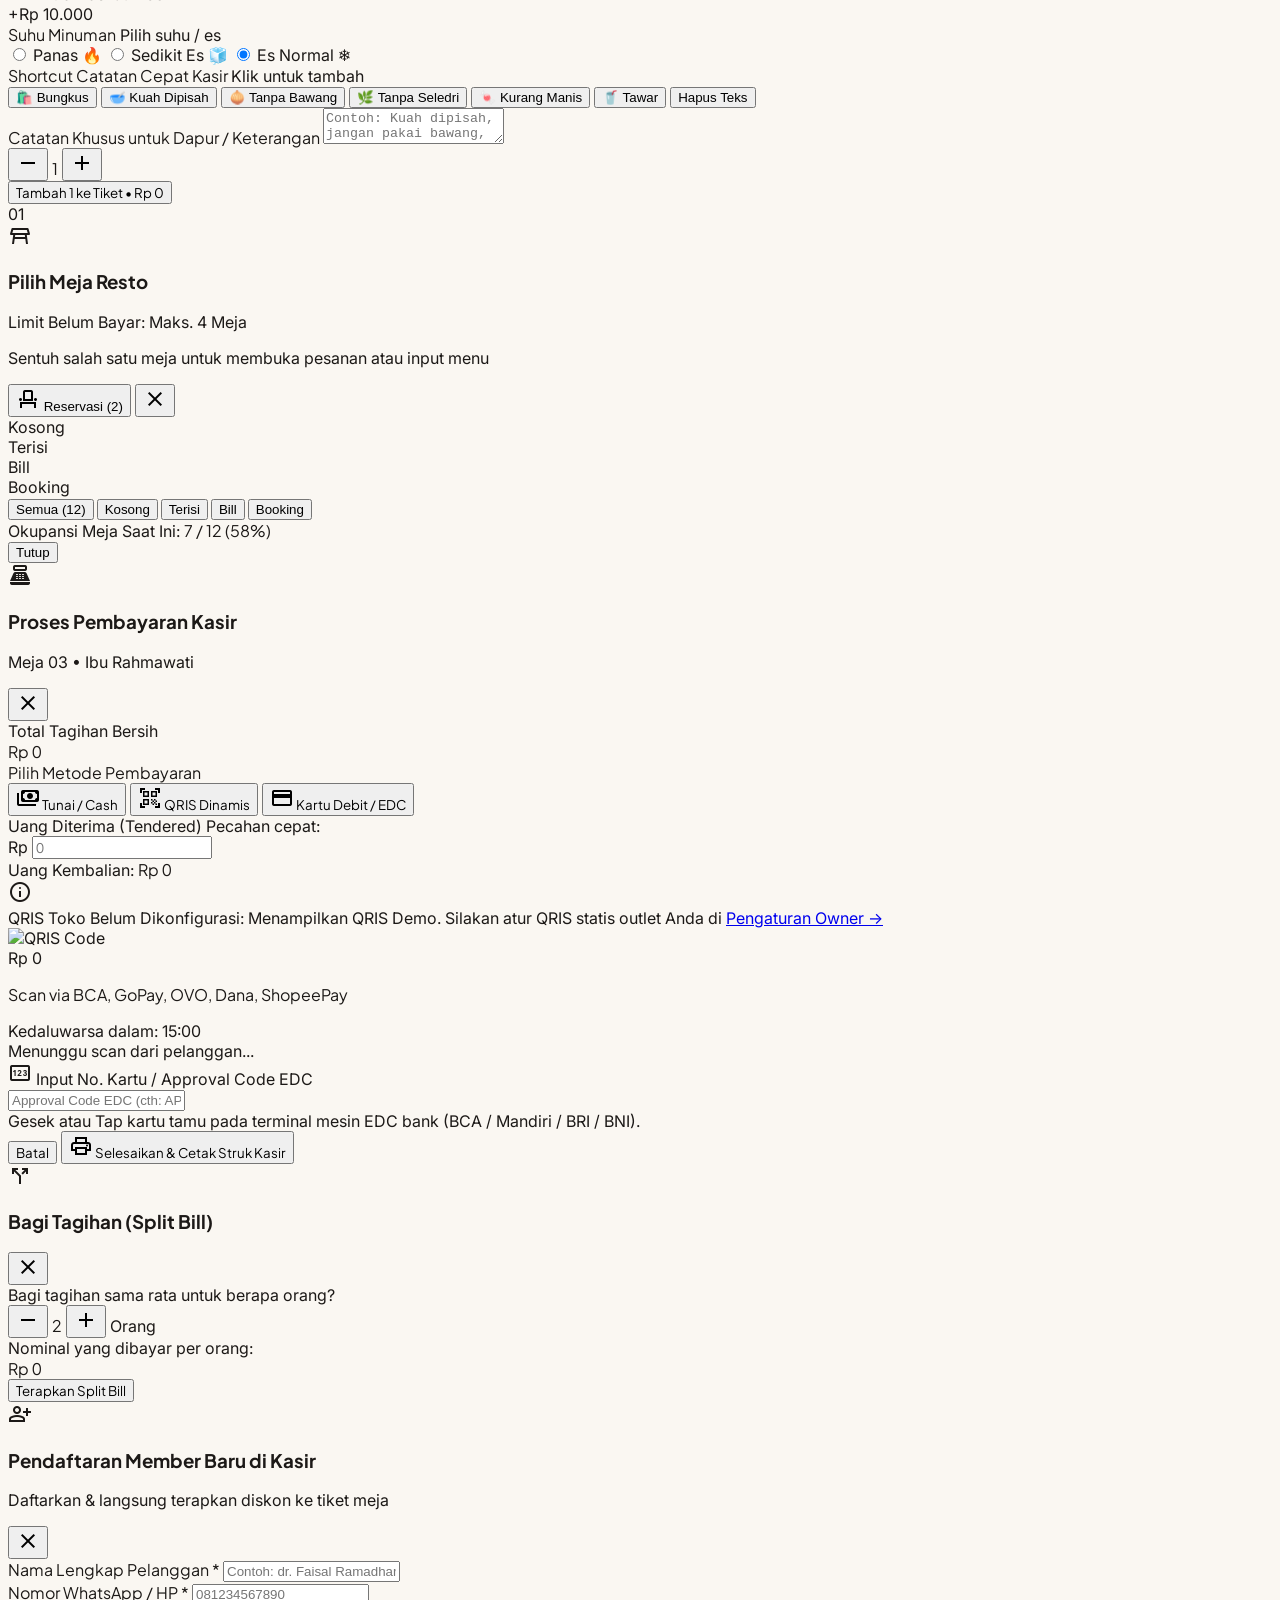
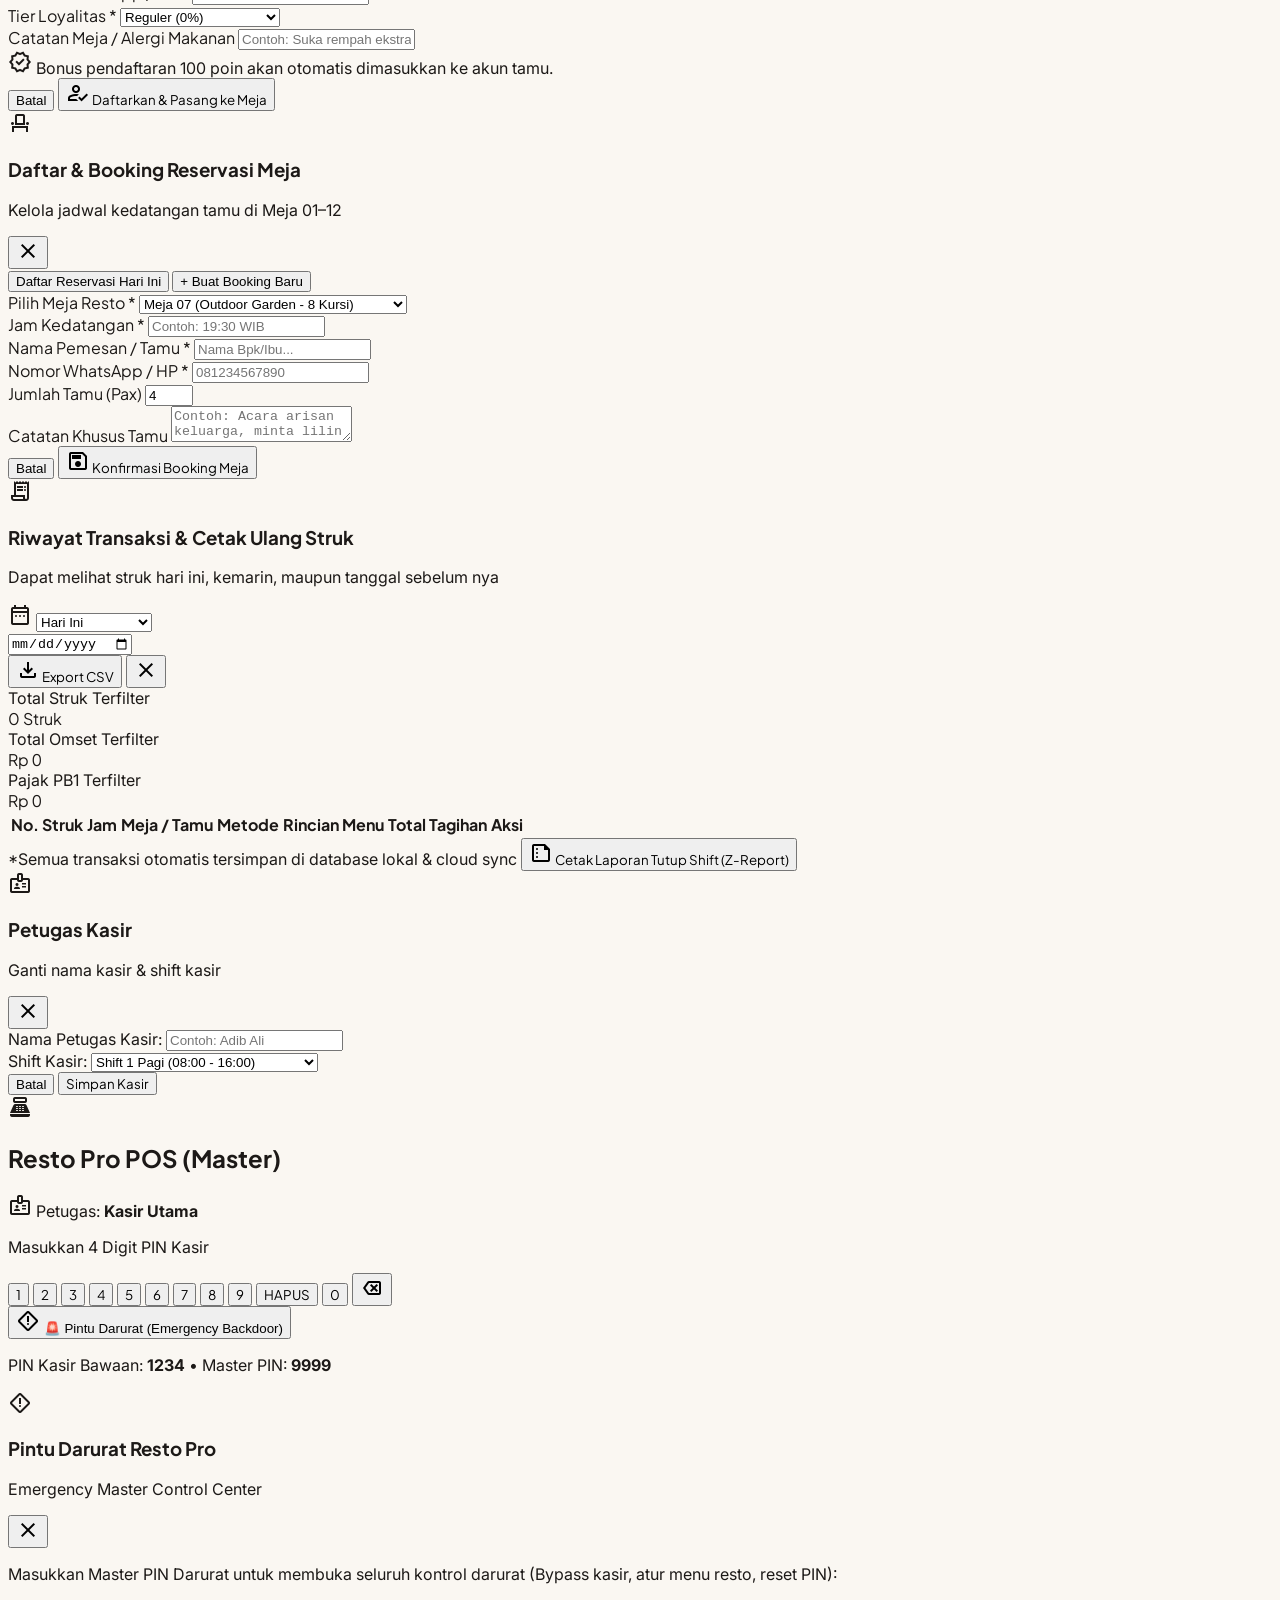
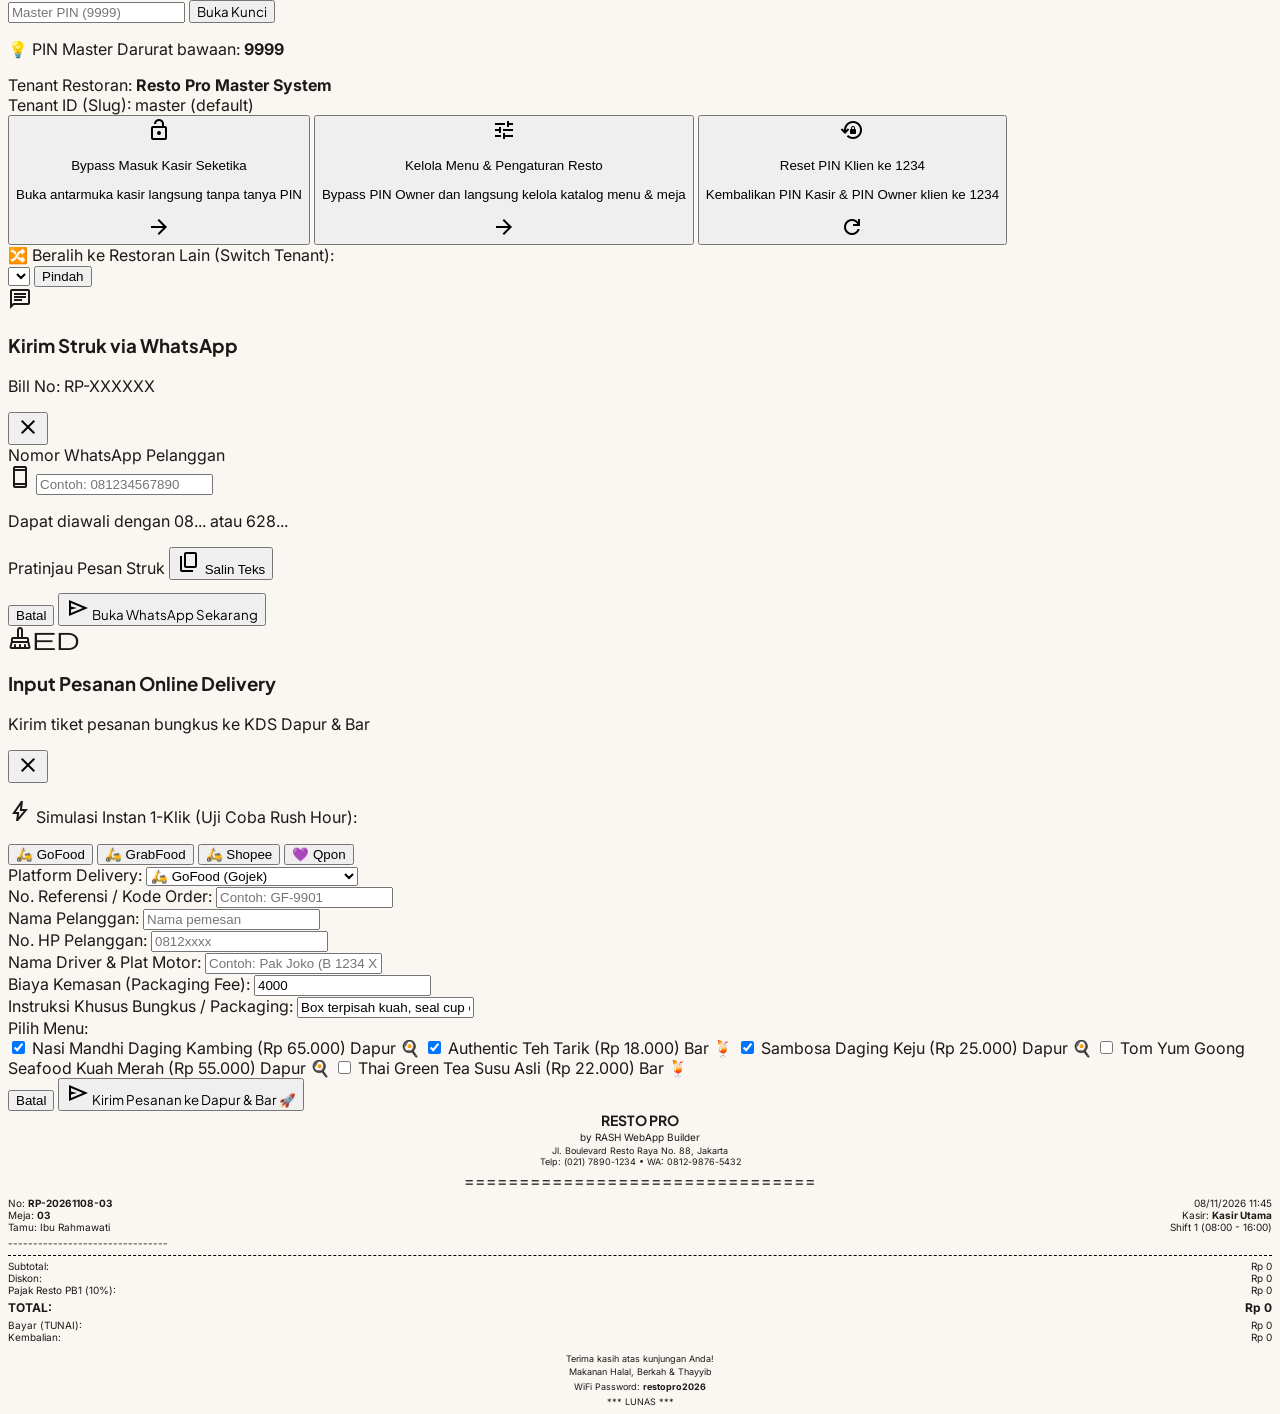
==== commit ced25ffd: "feat(pos): auto-sanitize cached dummy tables and add reset all tables button" ====
--- a/cashier_pos_register.html
+++ b/cashier_pos_register.html
@@ -184,10 +184,16 @@
             <span class="material-symbols-outlined text-amber-600 dark:text-amber-400 text-[18px]">table_restaurant</span>
             <h2 class="font-heading font-bold text-xs text-[#1C1917] dark:text-white">Denah Meja Resto</h2>
           </div>
-          <button onclick="openCashierReservationModal()" class="touch-btn px-2 py-1 rounded-lg bg-indigo-50 dark:bg-indigo-950/60 border border-indigo-200 dark:border-indigo-800 text-indigo-700 dark:text-indigo-300 font-bold text-[10px] flex items-center gap-1 hover:bg-indigo-100 transition-colors" title="Lihat & Buat Reservasi Meja">
-            <span class="material-symbols-outlined text-[13px]">event_seat</span>
-            <span>Reservasi (<span id="activeReservationBadge">0</span>)</span>
-          </button>
+          <div class="flex items-center gap-1.5">
+            <button onclick="resetAllTablesToEmpty()" class="touch-btn px-2 py-1 rounded-lg bg-stone-100 hover:bg-red-50 dark:bg-stone-800 dark:hover:bg-red-950/40 text-stone-600 hover:text-red-600 dark:text-stone-300 dark:hover:text-red-400 border border-stone-200 dark:border-stone-700 font-bold text-[10px] flex items-center gap-1 transition-colors" title="Kosongkan Seluruh Meja Resto">
+              <span class="material-symbols-outlined text-[13px]">restart_alt</span>
+              <span>Reset Meja</span>
+            </button>
+            <button onclick="openCashierReservationModal()" class="touch-btn px-2 py-1 rounded-lg bg-indigo-50 dark:bg-indigo-950/60 border border-indigo-200 dark:border-indigo-800 text-indigo-700 dark:text-indigo-300 font-bold text-[10px] flex items-center gap-1 hover:bg-indigo-100 transition-colors" title="Lihat & Buat Reservasi Meja">
+              <span class="material-symbols-outlined text-[13px]">event_seat</span>
+              <span>Reservasi (<span id="activeReservationBadge">0</span>)</span>
+            </button>
+          </div>
         </div>
 
         <!-- Status Indicator Legend (Kosong, Terisi, Bill, Booking) -->
@@ -337,17 +343,17 @@
       <!-- Current Bill Header -->
       <div class="flex items-center justify-between pb-2.5 border-b border-[#E7DFD5] dark:border-[#334155]">
         <div class="flex items-center gap-2">
-          <div class="w-8 h-8 rounded-lg bg-amber-500/20 text-amber-700 dark:text-amber-400 font-heading font-extrabold text-xs flex items-center justify-center">
-            #<span id="activeTicketTableNumber">03</span>
+          <div class="w-8 h-8 rounded-lg bg-emerald-500/20 text-emerald-700 dark:text-emerald-400 font-heading font-extrabold text-xs flex items-center justify-center">
+            #<span id="activeTicketTableNumber">01</span>
           </div>
           <div>
             <div class="flex items-center gap-1.5">
-              <h3 id="activeTicketTitle" class="font-heading font-bold text-sm text-[#1C1917] dark:text-white">Meja 03</h3>
-              <span id="activeTicketStatusBadge" class="text-[10px] font-semibold px-1.5 py-0.2 rounded-full bg-amber-100 dark:bg-amber-900/40 text-amber-800 dark:text-amber-300">
-                Minta Tagihan
+              <h3 id="activeTicketTitle" class="font-heading font-bold text-sm text-[#1C1917] dark:text-white">Meja 01</h3>
+              <span id="activeTicketStatusBadge" class="text-[10px] font-semibold px-1.5 py-0.2 rounded-full bg-emerald-100 dark:bg-emerald-950/60 text-emerald-800 dark:text-emerald-300">
+                Tersedia
               </span>
             </div>
-            <p id="activeTicketCustomer" class="text-[11px] text-[#78716C] dark:text-[#94A3B8]">Tamu: Ibu Rahmawati</p>
+            <p id="activeTicketCustomer" class="text-[11px] text-[#78716C] dark:text-[#94A3B8]">Tamu: Tamu Langsung</p>
           </div>
         </div>
 
@@ -3604,10 +3610,48 @@
     }
 
     function clearCurrentTicket() {
-      if (confirm(`Kosongkan semua pesanan untuk ${activeTableId}?`)) {
+      const table = RESTO_TABLES.find(t => t.id === activeTableId);
+      const tableName = table ? table.name : activeTableId;
+      if (confirm(`Kosongkan semua pesanan dan reset ${tableName} menjadi meja kosong?`)) {
         currentTicketItems = [];
+        if (table) {
+          table.status = "available";
+          table.runningTotal = 0;
+          table.customer = "-";
+          table.items = [];
+          table.orderCount = 0;
+          table.elapsedMinutes = 0;
+        }
+        if (typeof RestoSync !== "undefined" && typeof RestoSync.saveTables === "function") {
+          RestoSync.saveTables(RESTO_TABLES);
+        }
+        renderTablesGrid();
         renderTicketItems();
-      }
+        selectTable(activeTableId);
+        showPosNotification(`🧹 ${tableName} berhasil dikosongkan!`);
+      }
+    }
+
+    function resetAllTablesToEmpty() {
+      if (!confirm("Konfirmasi: Kosongkan SELURUH meja restoran dan reset semua status meja menjadi Kosong / Tersedia (Ready / Rp0)?")) {
+        return;
+      }
+      RESTO_TABLES.forEach(table => {
+        table.status = "available";
+        table.runningTotal = 0;
+        table.customer = "-";
+        table.items = [];
+        table.orderCount = 0;
+        table.elapsedMinutes = 0;
+      });
+      currentTicketItems = [];
+      if (typeof RestoSync !== "undefined" && typeof RestoSync.saveTables === "function") {
+        RestoSync.saveTables(RESTO_TABLES);
+      }
+      renderTablesGrid();
+      renderTicketItems();
+      selectTable(activeTableId || "T01");
+      showPosNotification("✅ Seluruh meja restoran berhasil dikosongkan dan siap jualan!");
     }
 
     // ============================================================
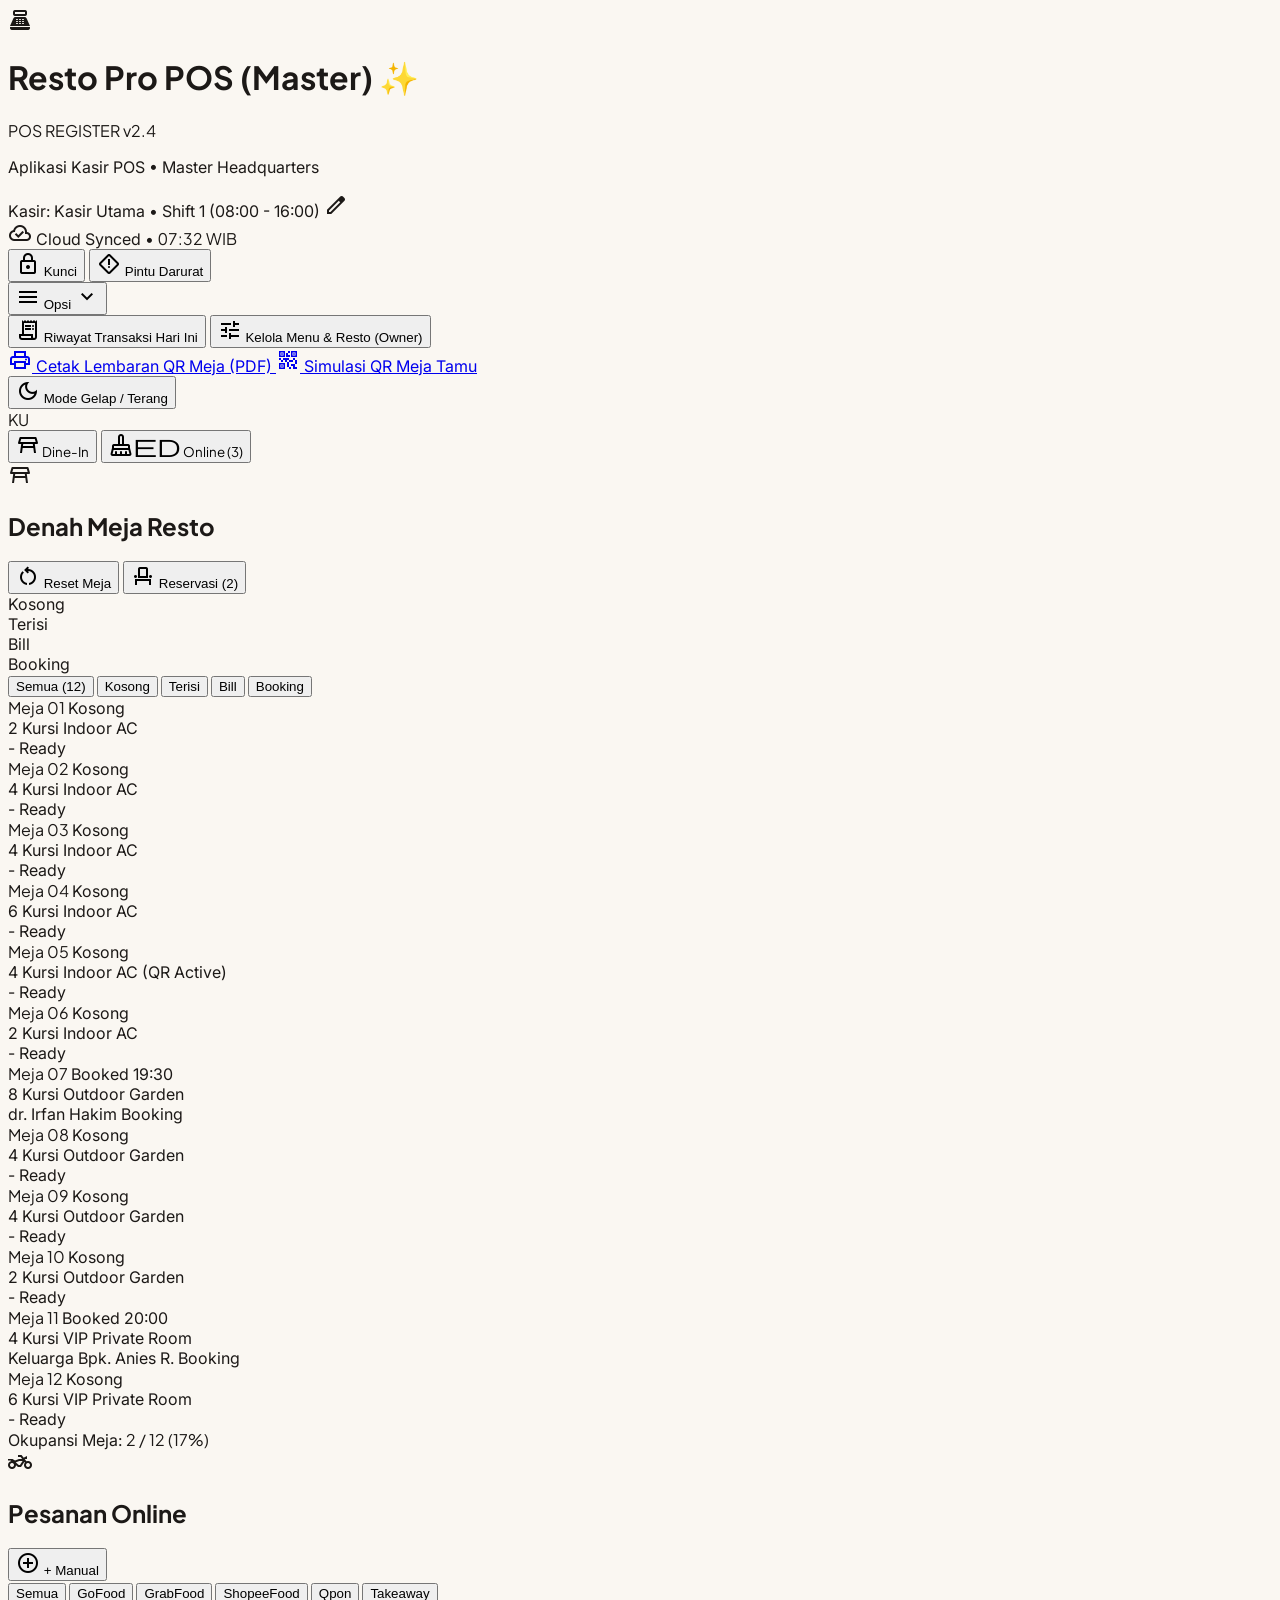
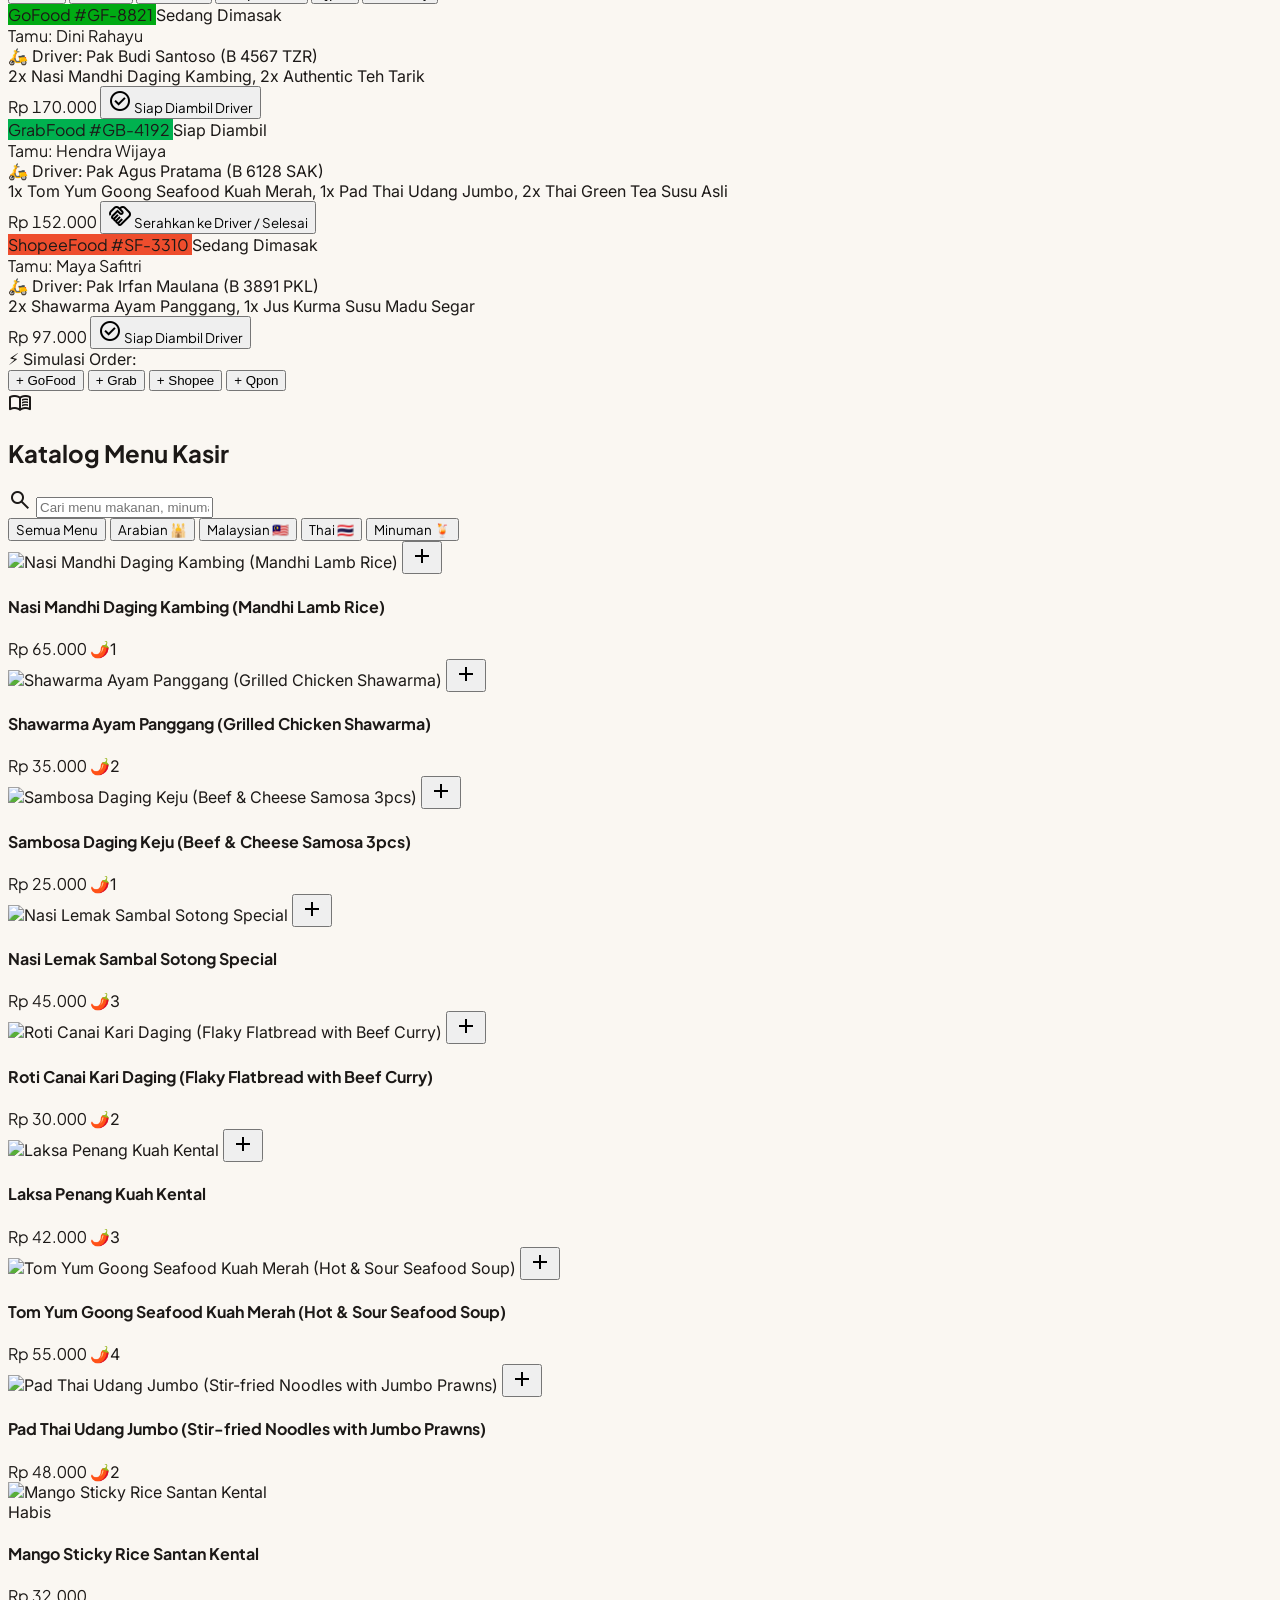
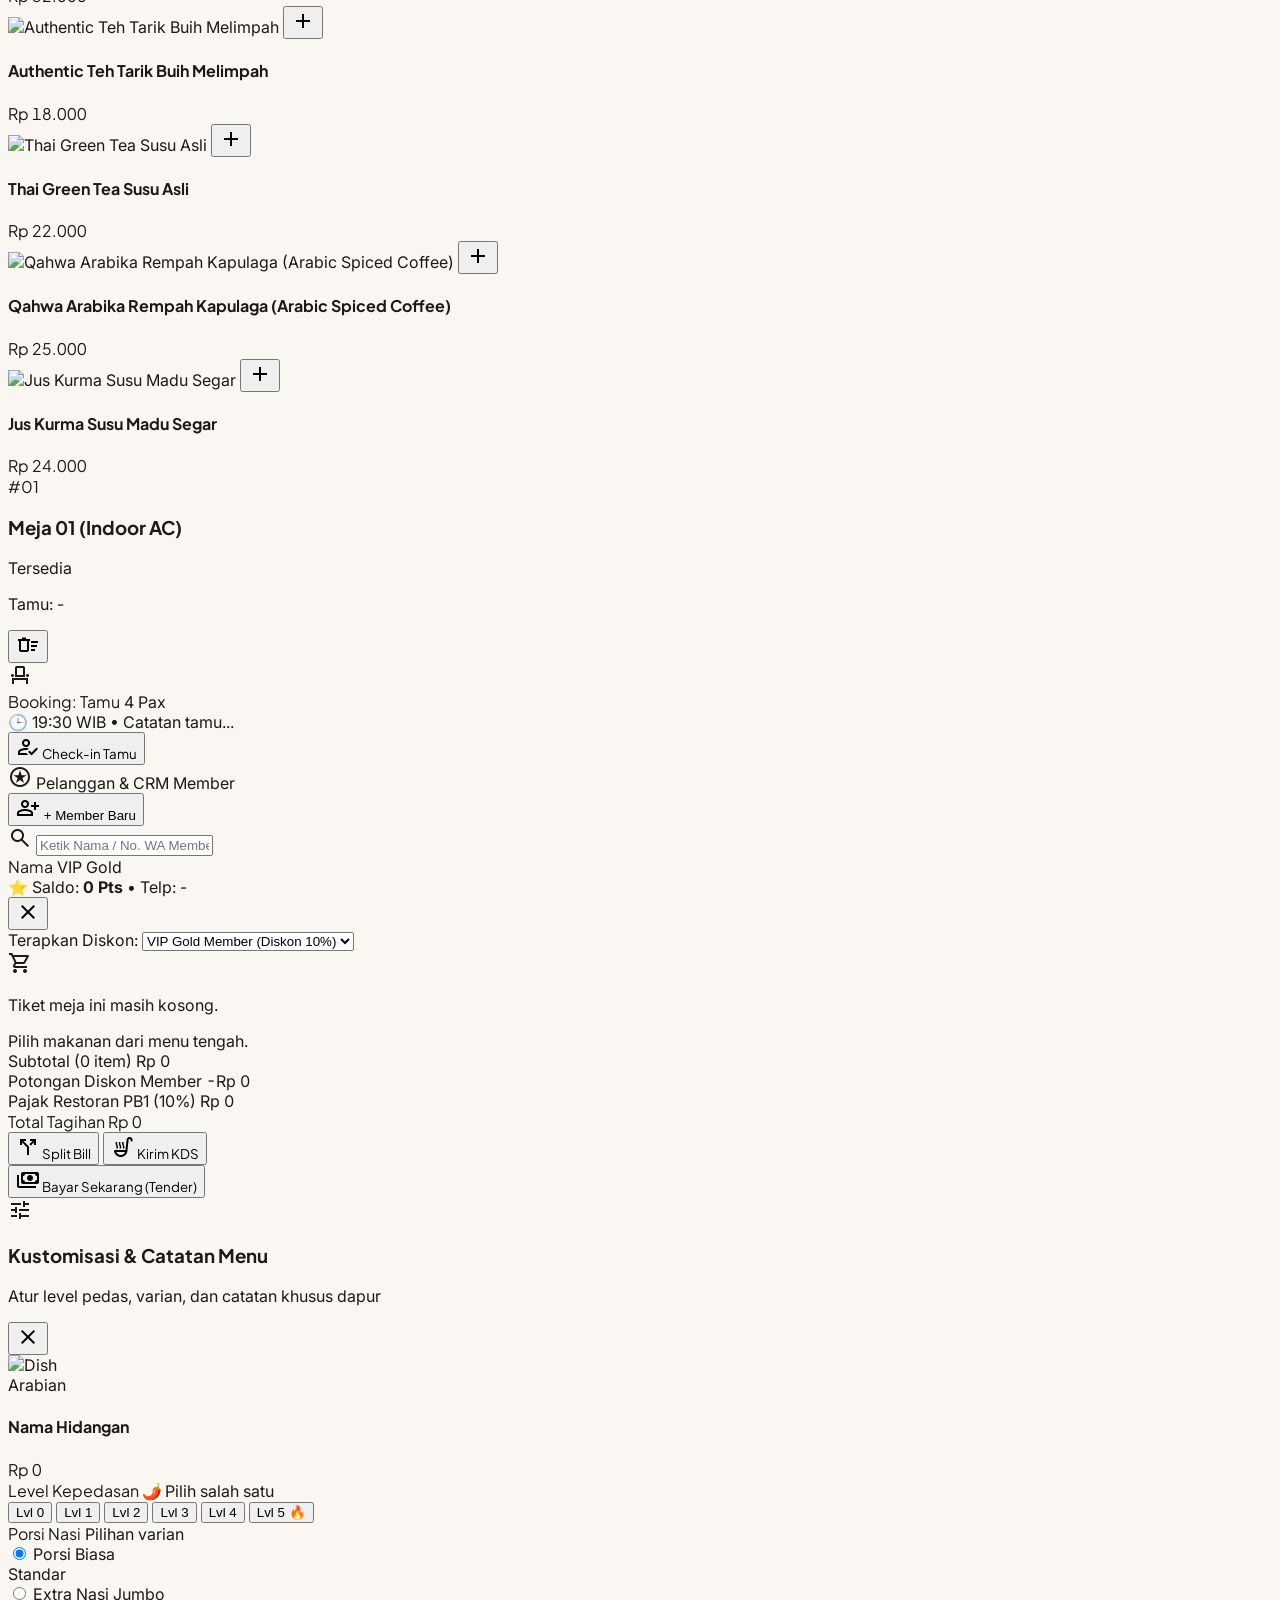
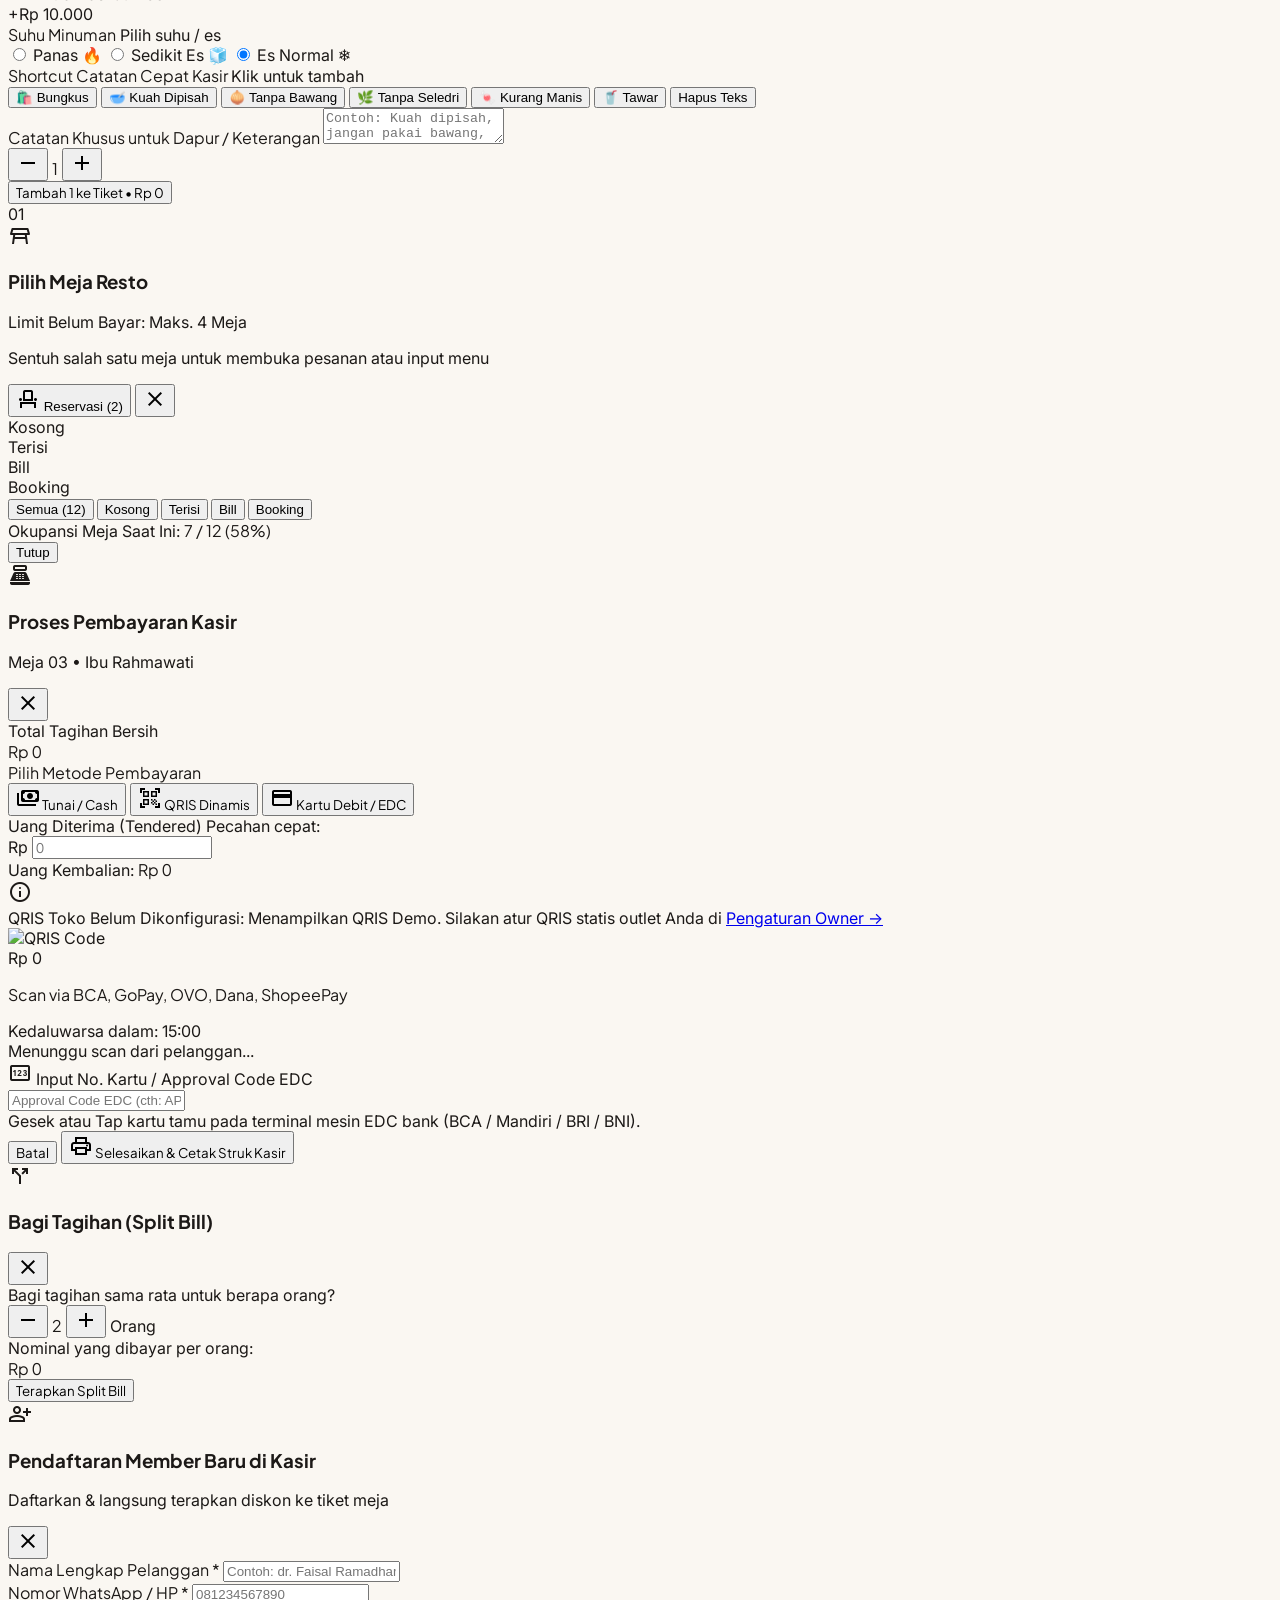
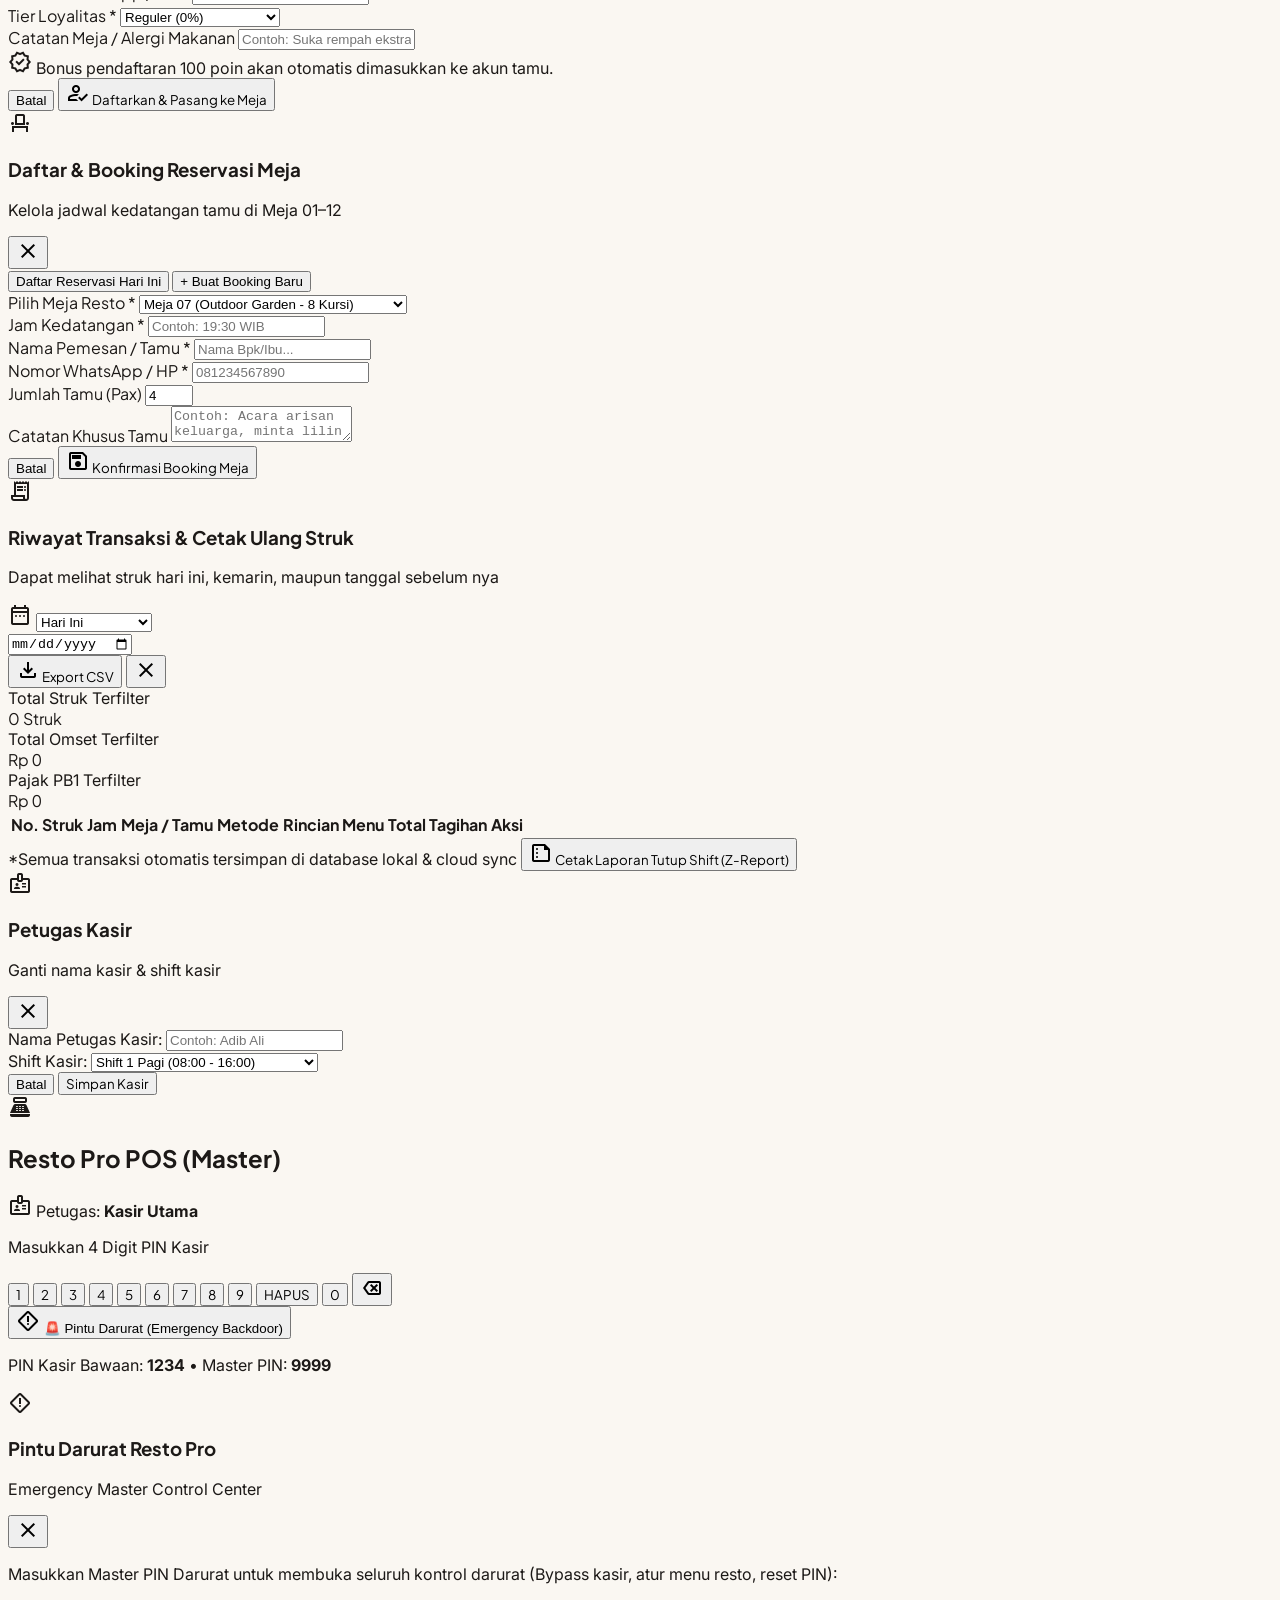
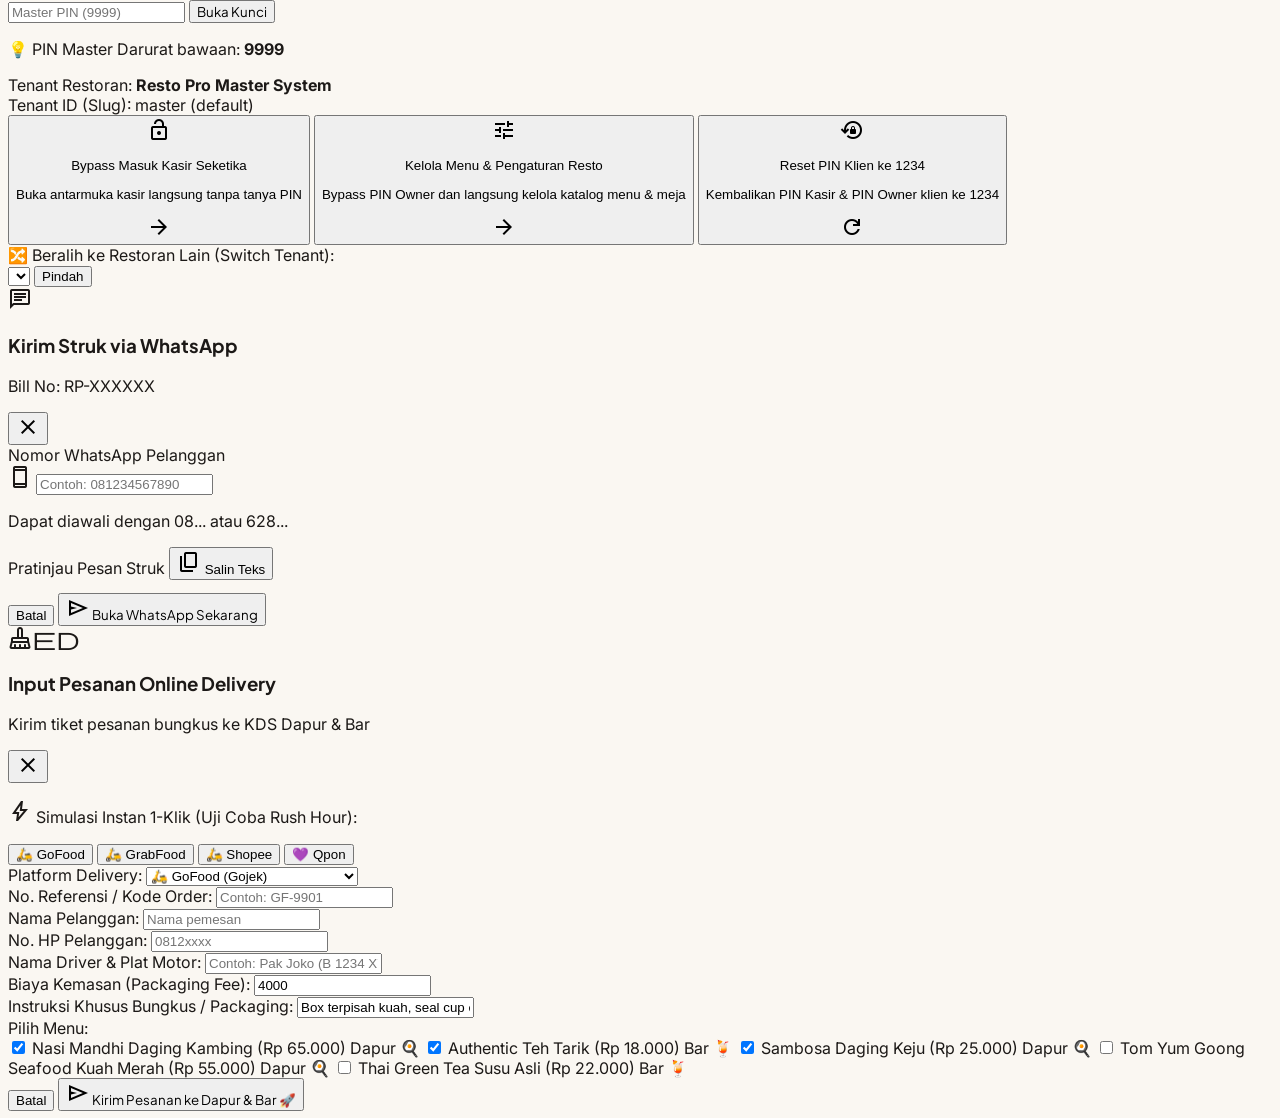
==== commit b3662dfb: "fix(print): fix blank thermal receipt print preview and add dynamic receipt branding" ====
--- a/cashier_pos_register.html
+++ b/cashier_pos_register.html
@@ -49,6 +49,51 @@
 
   <!-- Resto Pro Shared Design Styles -->
   <link rel="stylesheet" href="assets/css/resto-theme.css">
+
+  <!-- Thermal Receipt Print Stylesheet (Clean 80mm / 58mm Output) -->
+  <style>
+    #thermalReceiptPrintArea {
+      display: none;
+    }
+    @media print {
+      @page {
+        size: 80mm auto;
+        margin: 0;
+      }
+      html, body {
+        background: #ffffff !important;
+        color: #000000 !important;
+        margin: 0 !important;
+        padding: 0 !important;
+        height: auto !important;
+        min-height: auto !important;
+        overflow: visible !important;
+      }
+      body > *:not(#thermalReceiptPrintArea) {
+        display: none !important;
+      }
+      #thermalReceiptPrintArea {
+        display: block !important;
+        visibility: visible !important;
+        position: static !important;
+        width: 80mm !important;
+        max-width: 80mm !important;
+        margin: 0 auto !important;
+        padding: 4mm 5mm !important;
+        background: #ffffff !important;
+        color: #000000 !important;
+        font-family: 'Courier New', Courier, monospace !important;
+        font-size: 11px !important;
+        line-height: 1.3 !important;
+        box-sizing: border-box !important;
+      }
+      #thermalReceiptPrintArea,
+      #thermalReceiptPrintArea * {
+        visibility: visible !important;
+        color: #000000 !important;
+      }
+    }
+  </style>
 </head>
 <body class="bg-[#FAF7F2] dark:bg-[#0F172A] text-[#1C1917] dark:text-[#F8FAFC] min-h-screen flex flex-col font-body antialiased select-none transition-colors duration-200">
 
@@ -1656,26 +1701,26 @@
   <!-- ============================================================
        HIDDEN THERMAL RECEIPT PRINT AREA (80mm)
        ============================================================ -->
-  <div id="thermalReceiptPrintArea" class="hidden">
+  <div id="thermalReceiptPrintArea">
     <div style="text-align: center; margin-bottom: 6px;">
-      <h2 style="font-size: 14px; font-weight: bold; margin: 0;">RESTO PRO</h2>
-      <p style="font-size: 10px; margin: 2px 0;">by RASH WebApp Builder</p>
-      <p style="font-size: 9px; margin: 0;">Jl. Boulevard Resto Raya No. 88, Jakarta</p>
-      <p style="font-size: 9px; margin: 0;">Telp: (021) 7890-1234 • WA: 0812-9876-5432</p>
+      <h2 id="rcptRestoName" style="font-size: 14px; font-weight: bold; margin: 0; text-transform: uppercase;">RESTO PRO</h2>
+      <p id="rcptRestoSub" style="font-size: 10px; margin: 2px 0;">Sistem Kasir POS Restoran</p>
+      <p id="rcptRestoAddress" style="font-size: 9px; margin: 0;">RASH WebApp Builder</p>
+      <p id="rcptRestoPhone" style="font-size: 9px; margin: 0;">Layanan Pelanggan (WA): 085174273313</p>
       <p style="margin: 4px 0;">================================</p>
     </div>
 
     <div style="font-size: 10px; margin-bottom: 6px;">
       <div style="display: flex; justify-content: space-between;">
-        <span>No: <strong id="rcptBillNo">RP-20261108-03</strong></span>
-        <span id="rcptDate">08/11/2026 11:45</span>
+        <span>No: <strong id="rcptBillNo">RP-20261119-01</strong></span>
+        <span id="rcptDate">19/11/2026 04:55</span>
       </div>
       <div style="display: flex; justify-content: space-between;">
-        <span>Meja: <strong id="rcptTable">03</strong></span>
+        <span>Meja: <strong id="rcptTable">01</strong></span>
         <span>Kasir: <strong id="rcptCashierName">Kasir Utama</strong></span>
       </div>
       <div style="display: flex; justify-content: space-between;">
-        <span>Tamu: <span id="rcptCustomer">Ibu Rahmawati</span></span>
+        <span>Tamu: <span id="rcptCustomer">Tamu Langsung</span></span>
         <span id="rcptShiftName">Shift 1 (Pagi)</span>
       </div>
       <p style="margin: 4px 0;">--------------------------------</p>
@@ -1715,7 +1760,7 @@
     <div style="text-align: center; margin-top: 10px; font-size: 9px;">
       <p style="margin: 2px 0;">Terima kasih atas kunjungan Anda!</p>
       <p style="margin: 2px 0;">Makanan Halal, Berkah & Thayyib</p>
-      <p style="margin: 4px 0;">WiFi Password: <strong>restopro2026</strong></p>
+      <p style="margin: 4px 0;">Etalase: <strong>lynk.id/rabiasultan</strong></p>
       <p style="margin: 2px 0;">*** LUNAS ***</p>
     </div>
   </div>
@@ -4036,10 +4081,25 @@
       document.getElementById("rcptChange").textContent = formatRupiah(change);
       document.getElementById("rcptMethod").textContent = activePaymentMethod.toUpperCase();
 
+      const rcptDateEl = document.getElementById("rcptDate");
+      const rcptCashierEl = document.getElementById("rcptCashierName");
+      const rcptShiftEl = document.getElementById("rcptShiftName");
+      const rcptRestoNameEl = document.getElementById("rcptRestoName");
+      const rcptRestoAddrEl = document.getElementById("rcptRestoAddress");
+      const tenant = typeof RestoSync !== "undefined" ? RestoSync.getTenantInfo() : null;
+
+      if (rcptDateEl) rcptDateEl.textContent = new Date().toLocaleString("id-ID", { dateStyle: "short", timeStyle: "short" });
+      if (rcptCashierEl) rcptCashierEl.textContent = getActiveCashierName();
+      if (rcptShiftEl) rcptShiftEl.textContent = getActiveShiftName();
+      if (tenant) {
+        if (rcptRestoNameEl) rcptRestoNameEl.textContent = tenant.name || "RESTO PRO";
+        if (rcptRestoAddrEl) rcptRestoAddrEl.textContent = tenant.city || "Resto Pro Indonesia";
+      }
+
       document.getElementById("rcptItemsList").innerHTML = currentTicketItems.map(item => `
         <div style="display: flex; justify-content: space-between; margin-bottom: 2px;">
-          <span>${item.qty}x ${item.name}</span>
-          <span>${formatRupiah(item.price * item.qty)}</span>
+          <span>${item.qty}x ${escapeHtmlSafe(item.name)}${item.notes ? '<br><small style="color:#666;">*' + escapeHtmlSafe(item.notes) + '</small>' : ''}</span>
+          <span style="white-space:nowrap;">${formatRupiah(item.price * item.qty)}</span>
         </div>
       `).join("");
 
@@ -4331,6 +4391,20 @@
       const t = list.find(x => x.billNo === billNo);
       if (!t) return;
 
+      const tenant = typeof RestoSync !== "undefined" ? RestoSync.getTenantInfo() : null;
+      if (tenant) {
+        const rcptRestoNameEl = document.getElementById("rcptRestoName");
+        const rcptRestoAddrEl = document.getElementById("rcptRestoAddress");
+        if (rcptRestoNameEl) rcptRestoNameEl.textContent = tenant.name || "RESTO PRO";
+        if (rcptRestoAddrEl) rcptRestoAddrEl.textContent = tenant.city || "Resto Pro Indonesia";
+      }
+      const rcptDateEl = document.getElementById("rcptDate");
+      const rcptCashierEl = document.getElementById("rcptCashierName");
+      const rcptShiftEl = document.getElementById("rcptShiftName");
+      if (rcptDateEl) rcptDateEl.textContent = t.dateStr || new Date().toLocaleString("id-ID");
+      if (rcptCashierEl) rcptCashierEl.textContent = t.cashier || "Kasir Utama";
+      if (rcptShiftEl) rcptShiftEl.textContent = t.shift || "Shift 1";
+
       document.getElementById("rcptBillNo").textContent = t.billNo;
       document.getElementById("rcptTable").textContent = t.table;
       document.getElementById("rcptCustomer").textContent = t.customer;
@@ -4344,12 +4418,56 @@
 
       document.getElementById("rcptItemsList").innerHTML = (t.items || []).map(item => `
         <div style="display: flex; justify-content: space-between; margin-bottom: 2px;">
-          <span>${item.qty}x ${item.name}</span>
-          <span>${formatRupiah(item.price * item.qty)}</span>
+          <span>${item.qty}x ${escapeHtmlSafe(item.name)}${item.notes ? '<br><small style="color:#666;">*' + escapeHtmlSafe(item.notes) + '</small>' : ''}</span>
+          <span style="white-space:nowrap;">${formatRupiah(item.price * item.qty)}</span>
         </div>
       `).join("");
 
       window.print();
+    }
+
+    function prepareReceiptForPrint() {
+      const tenant = typeof RestoSync !== "undefined" ? RestoSync.getTenantInfo() : null;
+      const restoNameEl = document.getElementById("rcptRestoName");
+      const restoAddrEl = document.getElementById("rcptRestoAddress");
+      const dateEl = document.getElementById("rcptDate");
+      const cashierEl = document.getElementById("rcptCashierName");
+      const shiftEl = document.getElementById("rcptShiftName");
+
+      if (tenant) {
+        if (restoNameEl) restoNameEl.textContent = tenant.name || "RESTO PRO";
+        if (restoAddrEl) restoAddrEl.textContent = tenant.city || "Resto Pro Indonesia";
+      }
+
+      if (dateEl) dateEl.textContent = new Date().toLocaleString("id-ID", { dateStyle: "short", timeStyle: "short" });
+      if (cashierEl) cashierEl.textContent = typeof getActiveCashierName === "function" ? getActiveCashierName() : "Kasir Utama";
+      if (shiftEl) shiftEl.textContent = typeof getActiveShiftName === "function" ? getActiveShiftName() : "Shift 1 (Pagi)";
+
+      const itemsList = document.getElementById("rcptItemsList");
+      if (itemsList && (!itemsList.children || itemsList.children.length === 0) && currentTicketItems && currentTicketItems.length > 0) {
+        const table = RESTO_TABLES.find(t => t.id === activeTableId);
+        document.getElementById("rcptBillNo").textContent = `RP-${new Date().toISOString().slice(0,10).replace(/-/g,'')}-${activeTableId.replace('T','')}`;
+        document.getElementById("rcptTable").textContent = activeTableId;
+        document.getElementById("rcptCustomer").textContent = activeMember ? `${activeMember.name} (${activeMember.tierLabel})` : (table ? table.customer : "Tamu");
+        document.getElementById("rcptSubtotal").textContent = formatRupiah(currentCalculatedTotals.subtotal);
+        document.getElementById("rcptDiscount").textContent = formatRupiah(currentCalculatedTotals.discount);
+        document.getElementById("rcptTax").textContent = formatRupiah(currentCalculatedTotals.tax);
+        document.getElementById("rcptTotal").textContent = formatRupiah(currentCalculatedTotals.grandTotal);
+        document.getElementById("rcptPaid").textContent = formatRupiah(currentCalculatedTotals.grandTotal);
+        document.getElementById("rcptChange").textContent = "Rp 0";
+        document.getElementById("rcptMethod").textContent = "DRAF";
+
+        itemsList.innerHTML = currentTicketItems.map(item => `
+          <div style="display: flex; justify-content: space-between; margin-bottom: 2px;">
+            <span>${item.qty}x ${escapeHtmlSafe(item.name)}${item.notes ? '<br><small style="color:#666;">*' + escapeHtmlSafe(item.notes) + '</small>' : ''}</span>
+            <span style="white-space:nowrap;">${formatRupiah(item.price * item.qty)}</span>
+          </div>
+        `).join("");
+      }
+    }
+
+    if (typeof window !== "undefined") {
+      window.addEventListener("beforeprint", prepareReceiptForPrint);
     }
 
     function printShiftReport() {
--- a/assets/css/resto-theme.css
+++ b/assets/css/resto-theme.css
@@ -143,24 +143,51 @@
 }
 
 /* Thermal Receipt Print Stylesheet */
+#thermalReceiptPrintArea {
+  display: none;
+}
+
 @media print {
-  body * {
-    visibility: hidden;
+  @page {
+    size: 80mm auto;
+    margin: 0;
   }
-  #thermalReceiptPrintArea, #thermalReceiptPrintArea * {
-    visibility: visible;
+
+  html, body {
+    background: #ffffff !important;
+    color: #000000 !important;
+    margin: 0 !important;
+    padding: 0 !important;
+    height: auto !important;
+    min-height: auto !important;
+    overflow: visible !important;
   }
+
+  /* Sembunyikan SEMUA elemen body selain area struk thermal */
+  body > *:not(#thermalReceiptPrintArea) {
+    display: none !important;
+  }
+
+  /* Paksa area struk thermal tampil sebagai blok terlihat di print */
   #thermalReceiptPrintArea {
-    position: absolute;
-    left: 0;
-    top: 0;
-    width: 80mm;
-    margin: 0;
-    padding: 4mm;
-    background: white;
-    color: black;
-    font-family: 'Courier New', Courier, monospace;
-    font-size: 11px;
-    line-height: 1.3;
+    display: block !important;
+    visibility: visible !important;
+    position: static !important;
+    width: 80mm !important;
+    max-width: 80mm !important;
+    margin: 0 auto !important;
+    padding: 4mm 5mm !important;
+    background: #ffffff !important;
+    color: #000000 !important;
+    font-family: 'Courier New', Courier, monospace !important;
+    font-size: 11px !important;
+    line-height: 1.3 !important;
+    box-sizing: border-box !important;
+  }
+
+  #thermalReceiptPrintArea,
+  #thermalReceiptPrintArea * {
+    visibility: visible !important;
+    color: #000000 !important;
   }
 }
